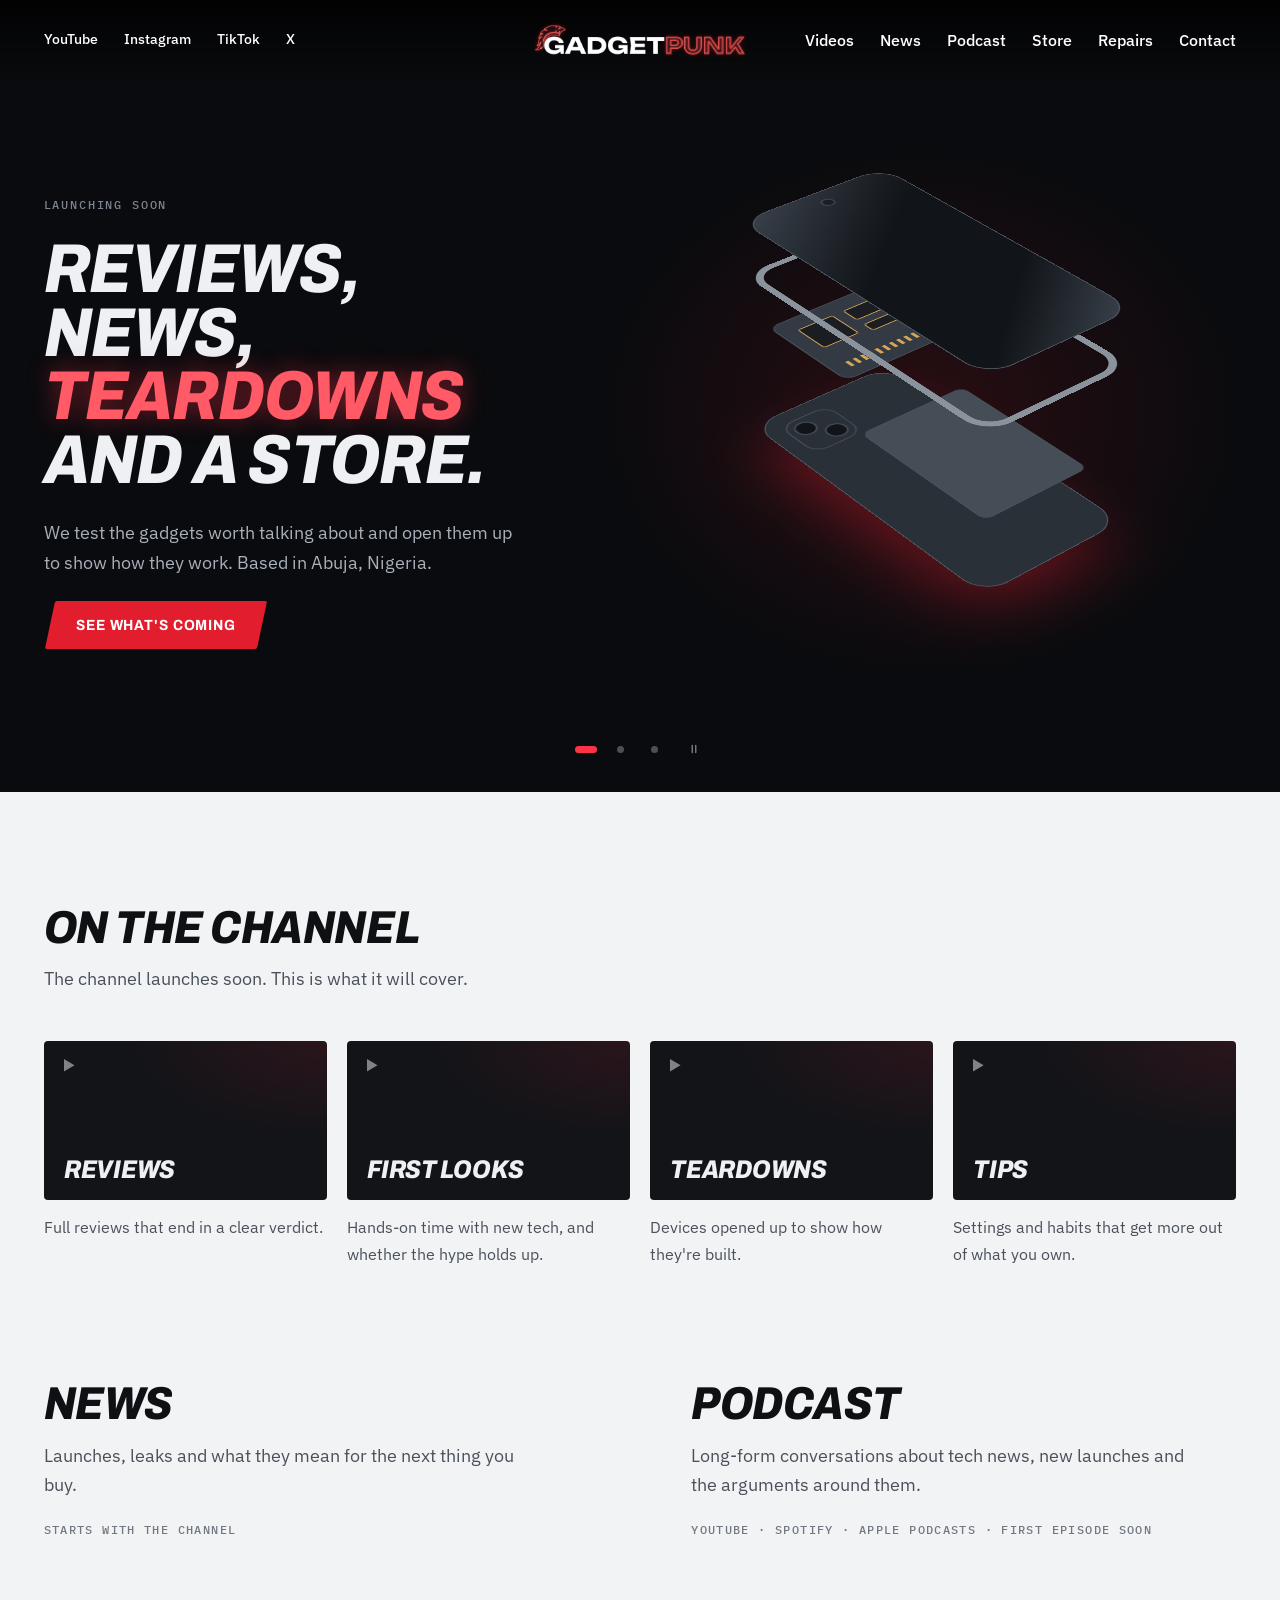
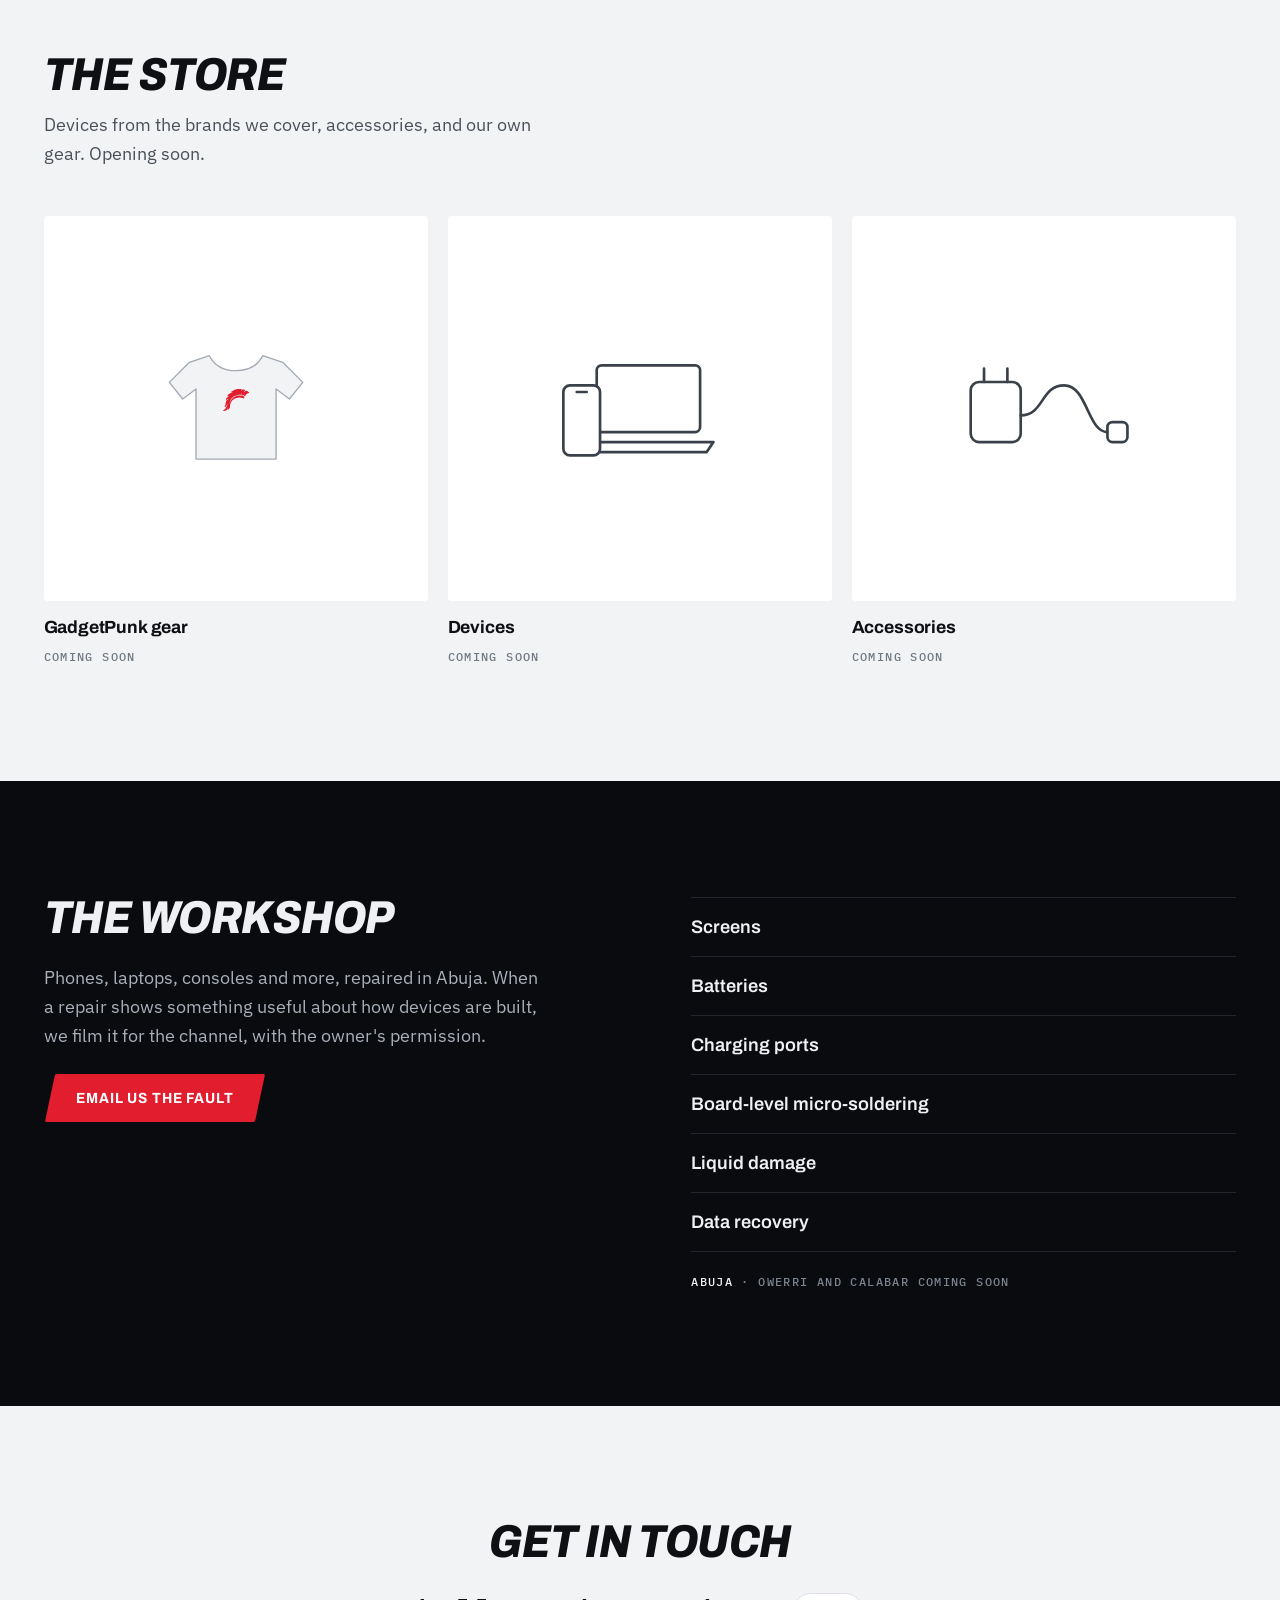
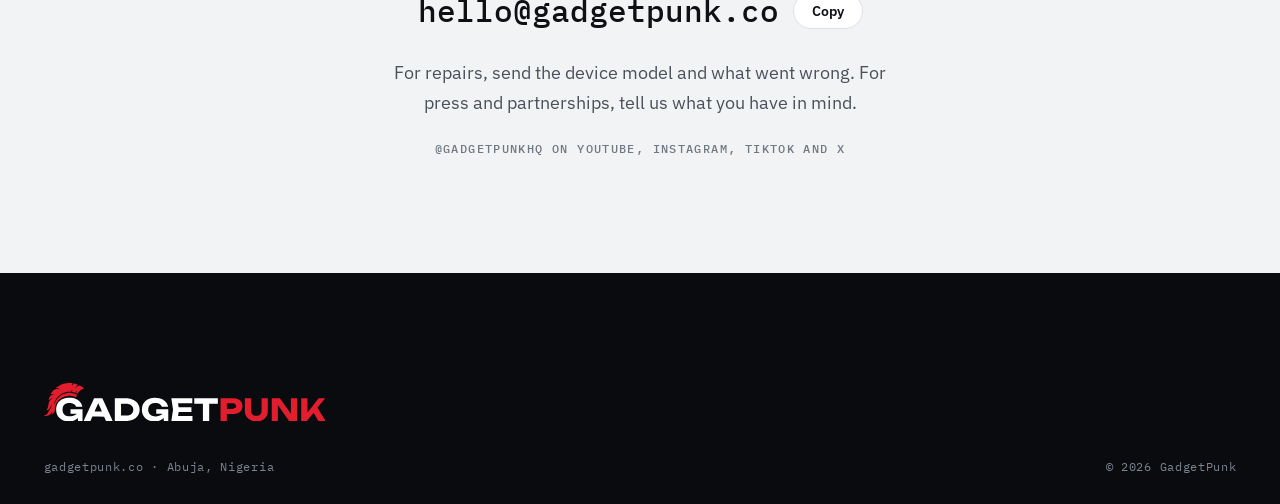
==== index.html @ d50044f5 "MKBHD-style header; smaller footer logo Co-Authored-By: Claude Opus 5.5 <noreply@anthropic.com> Cla" ====
<!doctype html>
<html lang="en">
<head>
<meta charset="utf-8">
<meta name="viewport" content="width=device-width, initial-scale=1, viewport-fit=cover">
<title>GadgetPunk</title>
<meta name="description" content="GadgetPunk: tech reviews, news, teardowns, a podcast and a store. Launching soon from Abuja, Nigeria.">
<meta property="og:type" content="website">
<meta property="og:title" content="GadgetPunk">
<meta property="og:description" content="GadgetPunk: tech reviews, news, teardowns, a podcast and a store. Launching soon from Abuja, Nigeria.">
<meta property="og:url" content="https://gadgetpunk.co">
<meta name="twitter:card" content="summary">
<meta name="theme-color" content="#0A0B0E">
<link rel="icon" type="image/png" sizes="64x64" href="[data-uri]">
<link rel="preconnect" href="https://fonts.googleapis.com">
<link rel="preconnect" href="https://fonts.gstatic.com" crossorigin>
<link rel="stylesheet" href="https://fonts.googleapis.com/css2?family=Archivo:ital,wdth,wght@0,62..125,500..900;1,62..125,500..900&family=IBM+Plex+Mono:wght@400;500&family=IBM+Plex+Sans:wght@400;500;600&display=swap">
<style>
  :root {
    color-scheme: light;

    --bg:        #F2F3F5;
    --surface:   #FFFFFF;
    --line:      #DDE1E6;
    --text:      #0E1013;
    --text-2:    #4A515A;
    --muted:     #707882;
    --accent:    #E11D2E;
    --accent-ink:#D1152A;
    --art:       #3A414A;
    --tee:       #F2F3F5;
    --tee-edge:  #A3AAB3;
    --logo-ink:  #0E1013;
    --brand:     #E11D2E;
    --on-accent: #FFFFFF;

    --dv-back:     #2A3038;
    --dv-cell:     #454D57;
    --dv-label:    #C3C9CF;
    --dv-board:    #333A43;
    --dv-chip:     #1A1E23;
    --dv-pad:      #D8A557;
    --dv-frame:    #8A929C;
    --dv-glass:    #111418;
    --dv-glass-hi: #3A424C;
    --dv-edge:     #4A525C;

    --f-display: "Archivo", "Arial Narrow", "Helvetica Neue", Arial, sans-serif;
    --f-body:    "IBM Plex Sans", "Segoe UI", system-ui, sans-serif;
    --f-mono:    "IBM Plex Mono", ui-monospace, "SF Mono", Menlo, monospace;

    --gutter: clamp(20px, 3.4vw, 72px);
    --maxw: 2400px;

    --img-crest: url("[data-uri]");
    --img-g: url("[data-uri]");
  }

  @media (prefers-color-scheme: dark) {
    :root:not([data-theme="light"]) {
      color-scheme: dark;
      --bg:        #0A0B0E;
      --surface:   #121418;
      --line:      #22262D;
      --text:      #EEF0F3;
      --text-2:    #A9B0BA;
      --muted:     #7B8490;
      --accent-ink:#FF5A66;
      --art:       #A9B0BA;
      --tee:       #1B1F25;
      --tee-edge:  #48505B;
      --logo-ink:  #FFFFFF;
    }
  }

  :root[data-theme="dark"] {
    color-scheme: dark;
    --bg:        #0A0B0E;
    --surface:   #121418;
    --line:      #22262D;
    --text:      #EEF0F3;
    --text-2:    #A9B0BA;
    --muted:     #7B8490;
    --accent-ink:#FF5A66;
    --art:       #A9B0BA;
    --tee:       #1B1F25;
    --tee-edge:  #48505B;
    --logo-ink:  #FFFFFF;
  }

  /* Always-dark zones: hero, workshop, menu, footer */
  .dz {
    color-scheme: dark;
    --bg:        #0A0B0E;
    --surface:   #121418;
    --line:      #22262D;
    --text:      #EEF0F3;
    --text-2:    #A9B0BA;
    --muted:     #7B8490;
    --accent-ink:#FF5A66;
    --logo-ink:  #FFFFFF;
    color: var(--text);
  }

  *, *::before, *::after { box-sizing: border-box; }

  html { scroll-behavior: smooth; }

  body {
    position: relative;
    margin: 0;
    background: var(--bg);
    color: var(--text);
    font-family: var(--f-body);
    font-size: 16px;
    line-height: 1.65;
    -webkit-font-smoothing: antialiased;
    overflow-x: clip;
  }

  body.menu-open { overflow: hidden; }

  a { color: inherit; }
  p { margin: 0; }
  img, svg { max-width: 100%; }
  [hidden] { display: none !important; }
  :where(section, article)[id] { scroll-margin-top: 96px; }

  .sprite { position: absolute; width: 0; height: 0; overflow: hidden; }

  .wrap {
    width: 100%;
    max-width: calc(var(--maxw) + 2 * var(--gutter));
    margin-inline: auto;
    padding-inline: var(--gutter);
  }

  /* ---------- type ---------- */

  .display {
    margin: 0;
    font-family: var(--f-display);
    font-weight: 800;
    font-style: italic;
    font-stretch: 88%;
    text-transform: uppercase;
    letter-spacing: -0.01em;
    line-height: 0.92;
    text-wrap: balance;
  }

  .display em { font-style: inherit; color: var(--accent-ink); }

  .h2 { font-size: clamp(2rem, 3.6vw, 5rem); }

  h3 {
    margin: 0;
    font-family: var(--f-display);
    font-weight: 700;
    font-size: 1.1rem;
    line-height: 1.25;
    letter-spacing: -0.01em;
  }

  .sub { max-width: 46ch; font-size: clamp(1rem, 0.88rem + 0.28vw, 1.3rem); color: var(--text-2); }

  .meta {
    font-family: var(--f-mono);
    font-size: 0.72rem;
    font-weight: 500;
    letter-spacing: 0.12em;
    text-transform: uppercase;
    color: var(--muted);
  }

  .btn {
    display: inline-flex;
    align-items: center;
    justify-content: center;
    min-height: 48px;
    margin-left: 6px;
    padding: 0 26px;
    border-radius: 2px;
    background: var(--accent);
    color: var(--on-accent);
    text-decoration: none;
    transform: skewX(-12deg);
    transition: filter 0.15s ease;
  }

  .btn > span {
    display: block;
    transform: skewX(12deg);
    font-family: var(--f-display);
    font-weight: 700;
    font-stretch: 92%;
    font-size: 0.92rem;
    letter-spacing: 0.06em;
    text-transform: uppercase;
    white-space: nowrap;
  }

  .btn:hover { filter: brightness(1.08); }

  /* ---------- header: pinned, clear over the hero, solid black once you scroll ---------- */

  .sentinel { position: absolute; top: 0; left: 0; width: 1px; height: 4px; pointer-events: none; }

  .top {
    position: fixed;
    top: 0;
    left: 0;
    right: 0;
    z-index: 20;
    padding-top: env(safe-area-inset-top, 0px);
    background-color: transparent;
    background-image: linear-gradient(180deg, rgba(0, 0, 0, 0.8) 0%, rgba(0, 0, 0, 0) 100%);
    transition: background-color 0.5s ease-in-out, box-shadow 0.5s ease-in-out;
  }

  .top.is-scrolled {
    background-color: #000000;
    box-shadow: 0 2px 8px rgba(0, 0, 0, 0.1);
  }

  .top-inner {
    display: grid;
    grid-template-columns: 1fr auto 1fr;
    align-items: center;
    column-gap: 1rem;
    min-height: 80px;
  }

  .socials, .nav-list {
    display: flex;
    flex-wrap: wrap;
    align-items: center;
    gap: 26px;
    margin: 0;
    padding: 0;
    list-style: none;
  }

  .nav { justify-self: end; }

  .tlink {
    display: block;
    padding-block: 8px;
    color: #FFFFFF;
    text-decoration: none;
    transition: color 0.2s ease;
  }

  .tlink:hover { color: rgba(255, 255, 255, 0.6); }
  .nav-list .tlink { font-size: 1rem; font-weight: 500; }
  .socials .tlink { font-size: 0.875rem; font-weight: 500; }

  .brand { position: relative; display: grid; place-items: center; height: 51px; text-decoration: none; }

  .wordmark {
    display: block;
    height: 36px;
    width: auto;
    max-width: none;
    transition: opacity 0.35s ease, transform 0.35s ease;
  }

  .brandmark {
    position: absolute;
    left: 50%;
    top: 50%;
    height: 51px;
    aspect-ratio: 173 / 162;
    transform: translate(-52.6%, -57%);
    opacity: 0;
    transition: opacity 0.35s ease;
    pointer-events: none;
  }

  .brandmark i, .brandmark b {
    position: absolute;
    inset: 0;
    background-position: center;
    background-size: contain;
    background-repeat: no-repeat;
  }

  .brandmark i { background-image: var(--img-crest); }
  .brandmark b { background-image: var(--img-g); }

  .is-scrolled .wordmark { opacity: 0; transform: scale(0.94); }
  .is-scrolled .brandmark { opacity: 1; }
  .igniting .brandmark i { animation: ignite 1.1s linear both; }

  @keyframes ignite {
    0%        { opacity: 0; }
    6%        { opacity: 0.85; }
    9%        { opacity: 0.1; }
    16%       { opacity: 0.95; }
    19%       { opacity: 0.25; }
    27%       { opacity: 1; }
    31%       { opacity: 0.6; }
    36%, 100% { opacity: 1; }
  }

  .menu-btn, .close-btn {
    place-items: center;
    width: 44px;
    height: 44px;
    margin-left: -10px;
    padding: 0;
    border: 0;
    background: none;
    color: #FFFFFF;
    cursor: pointer;
    transition: color 0.2s ease;
  }

  .menu-btn { display: none; }
  .close-btn { display: grid; }
  .menu-btn:hover, .close-btn:hover { color: rgba(255, 255, 255, 0.6); }
  .menu-btn svg, .close-btn svg { width: 22px; height: 22px; }

  @media (max-width: 1179px) {
    .top-inner { min-height: 56px; }
    .socials, .nav { display: none; }
    .menu-btn { display: grid; }
    .brand { height: 40px; }
    .wordmark { height: 26px; }
    .brandmark { height: 38px; }
  }

  /* ---------- menu drawer (phones and tablets) ---------- */

  .drawer {
    position: fixed;
    inset: 0;
    z-index: 40;
    visibility: hidden;
    transition: visibility 0s linear 0.225s;
  }

  .drawer.is-open { visibility: visible; transition: visibility 0s; }

  .drawer-bg {
    position: absolute;
    inset: 0;
    background: rgba(0, 0, 0, 0.6);
    opacity: 0;
    transition: opacity 0.225s cubic-bezier(0, 0, 0.2, 1);
  }

  .drawer.is-open .drawer-bg { opacity: 1; }

  .drawer-panel {
    position: absolute;
    top: 0;
    bottom: 0;
    left: 0;
    display: flex;
    flex-direction: column;
    width: min(300px, 84vw);
    overflow-y: auto;
    padding: calc(6px + env(safe-area-inset-top, 0px)) 24px calc(28px + env(safe-area-inset-bottom, 0px));
    background: #0A0B0E;
    box-shadow: 0 0 40px rgba(0, 0, 0, 0.5);
    transform: translateX(-100%);
    transition: transform 0.225s cubic-bezier(0, 0, 0.2, 1);
  }

  .drawer.is-open .drawer-panel { transform: none; }

  .drawer-nav { display: flex; flex-direction: column; padding-block: 12px 32px; }

  .drawer-nav a {
    padding-block: 12px;
    border-bottom: 1px solid #1B1F25;
    font-family: var(--f-display);
    font-weight: 600;
    font-size: 1.15rem;
    color: #EEF0F3;
    text-decoration: none;
    transition: color 0.2s ease;
  }

  .drawer-nav a:hover { color: rgba(238, 240, 243, 0.6); }

  .drawer-socials { display: flex; flex-wrap: wrap; gap: 10px 20px; margin-top: auto; }
  .drawer-socials a { font-size: 0.9rem; color: #A9B0BA; text-decoration: none; transition: color 0.2s ease; }
  .drawer-socials a:hover { color: #EEF0F3; }

  /* ---------- hero ---------- */

  .hero {
    position: relative;
    isolation: isolate;
    display: grid;
    grid-template-rows: 1fr auto;
    min-height: clamp(600px, 88vh, 880px);
    overflow: hidden;
    background: var(--bg);
  }

  .hero::before {
    content: "";
    position: absolute;
    inset: 0;
    z-index: -1;
    pointer-events: none;
    background: radial-gradient(36% 48% at 72% 52%, rgba(225, 29, 46, 0.14), rgba(225, 29, 46, 0) 70%);
  }

  .slides { display: grid; }

  .slide {
    grid-area: 1 / 1;
    display: grid;
    grid-template-columns: minmax(0, 1fr) minmax(0, 1.1fr);
    align-items: center;
    gap: 24px clamp(48px, 5vw, 140px);
    padding-top: clamp(120px, 14vh, 180px);
    padding-bottom: 16px;
    opacity: 0;
    visibility: hidden;
    transition: opacity 0.8s ease, visibility 0s linear 0.8s;
  }

  .slide.is-active { opacity: 1; visibility: visible; transition: opacity 0.8s ease; }

  .copy {
    display: flex;
    flex-direction: column;
    align-items: flex-start;
    gap: clamp(24px, 1.8vw, 36px);
    max-width: 820px;
  }

  .kicker {
    font-family: var(--f-mono);
    font-size: 0.72rem;
    font-weight: 500;
    letter-spacing: 0.16em;
    text-transform: uppercase;
    color: var(--muted);
  }

  .copy .display { font-size: clamp(2.8rem, 5.4vw, 8rem); }
  .hero .display em { text-shadow: 0 0 24px rgba(255, 51, 71, 0.45); }

  .lede { max-width: 44ch; font-size: clamp(1.05rem, 0.9rem + 0.3vw, 1.4rem); color: var(--text-2); }

  .art {
    position: relative;
    display: grid;
    place-items: center;
    height: clamp(360px, 58vh, 820px);
    perspective: 1600px;
  }

  .dots {
    display: flex;
    justify-content: center;
    align-items: center;
    gap: 4px;
    padding-bottom: 28px;
  }

  .dot-btn {
    display: grid;
    place-items: center;
    width: 30px;
    height: 30px;
    padding: 0;
    border: 0;
    background: none;
    cursor: pointer;
  }

  .dot-btn::before {
    content: "";
    width: 7px;
    height: 7px;
    border-radius: 4px;
    background: rgba(238, 240, 243, 0.3);
    transition: width 0.3s ease, background-color 0.3s ease;
  }

  .dot-btn:hover::before { background: rgba(238, 240, 243, 0.6); }
  .dot-btn[aria-current="true"]::before { width: 22px; background: #FF3347; }

  .pause-btn {
    display: grid;
    place-items: center;
    width: 30px;
    height: 30px;
    margin-left: 6px;
    padding: 0;
    border: 0;
    border-radius: 50%;
    background: none;
    color: rgba(238, 240, 243, 0.5);
    cursor: pointer;
  }

  .pause-btn:hover { color: #EEF0F3; }
  .pause-btn svg { width: 14px; height: 14px; }
  .pause-btn .i-play { display: none; }
  .is-stopped .pause-btn .i-play { display: block; }
  .is-stopped .pause-btn .i-pause { display: none; }

  /* slide 1: exploded phone */

  .device {
    position: relative;
    width: 136px;
    height: 280px;
    transform-style: preserve-3d;
    transform: translate(-10px, 50px) scale(1.3) rotateX(56deg) rotateZ(-40deg);
  }

  .layer {
    position: absolute;
    inset: 0;
    border-radius: 24px;
    transform-style: preserve-3d;
    transform: translateZ(calc(var(--i) * 46px));
  }

  .slide.is-active .layer { animation: explode 1.6s cubic-bezier(0.16, 0.84, 0.24, 1) 0.15s both; }

  @keyframes explode {
    from { transform: translateZ(calc(var(--i) * 4px)); }
    to   { transform: translateZ(calc(var(--i) * 46px)); }
  }

  .shadow {
    position: absolute;
    inset: 4px;
    border-radius: 30px;
    background: rgba(225, 29, 46, 0.38);
    filter: blur(30px);
    transform: translateZ(-24px);
  }

  .l-back { background: var(--dv-back); border: 1px solid var(--dv-edge); }

  .cam {
    position: absolute;
    top: 14px;
    left: 14px;
    width: 48px;
    height: 48px;
    border-radius: 14px;
    border: 1px solid var(--dv-edge);
    background:
      radial-gradient(circle at 31% 31%, var(--dv-glass) 0 8px, var(--dv-edge) 8px 9px, transparent 9.5px),
      radial-gradient(circle at 69% 69%, var(--dv-glass) 0 8px, var(--dv-edge) 8px 9px, transparent 9.5px),
      var(--dv-back);
  }

  .cell {
    position: absolute;
    left: 18px;
    right: 18px;
    top: 118px;
    bottom: 20px;
    border-radius: 8px;
    border: 1px solid var(--dv-edge);
    background: var(--dv-cell);
  }

  .pcb {
    position: absolute;
    left: 12px;
    right: 12px;
    top: 12px;
    height: 98px;
    border-radius: 10px;
    border: 1px solid var(--dv-edge);
    background: var(--dv-board);
  }

  .chip {
    position: absolute;
    border: 1px solid var(--dv-pad);
    border-radius: 3px;
    background: var(--dv-chip);
  }

  .c1 { left: 14px; top: 16px; width: 34px; height: 34px; }
  .c2 { left: 58px; top: 16px; width: 26px; height: 18px; }
  .c3 { left: 58px; top: 42px; width: 38px; height: 12px; }

  .pads {
    position: absolute;
    left: 14px;
    right: 14px;
    bottom: 12px;
    height: 8px;
    background: repeating-linear-gradient(90deg, var(--dv-pad) 0 3px, transparent 3px 7px);
  }

  .l-frame { border: 6px solid var(--dv-frame); background: transparent; }

  .l-glass {
    border: 1px solid var(--dv-edge);
    background: linear-gradient(140deg, var(--dv-glass-hi) 0%, var(--dv-glass) 38%, var(--dv-glass) 72%, var(--dv-glass-hi) 100%);
  }

  .l-glass::after {
    content: "";
    position: absolute;
    top: 13px;
    left: 50%;
    width: 9px;
    height: 9px;
    margin-left: -4.5px;
    border-radius: 50%;
    background: var(--dv-chip);
    box-shadow: 0 0 0 1px var(--dv-edge);
  }

  /* slide 2: GadgetPunk box */

  .box-glow {
    position: absolute;
    left: 50%;
    top: 62%;
    width: 380px;
    height: 110px;
    margin-left: -190px;
    border-radius: 50%;
    background: radial-gradient(closest-side, rgba(255, 51, 71, 0.3), rgba(255, 51, 71, 0));
  }

  .box-scene {
    position: relative;
    display: grid;
    place-items: center;
    width: 320px;
    height: 320px;
    transform-style: preserve-3d;
  }

  .box {
    position: relative;
    width: 240px;
    height: 110px;
    transform-style: preserve-3d;
    transform: rotateX(-24deg) rotateY(-38deg);
  }

  .slide.is-active .box { animation: bob 8s ease-in-out infinite; }

  @keyframes bob {
    0%, 100% { transform: translateY(6px) rotateX(-24deg) rotateY(-38deg); }
    50%      { transform: translateY(-8px) rotateX(-24deg) rotateY(-32deg); }
  }

  .face {
    position: absolute;
    left: 0;
    top: 0;
    width: 240px;
    height: 110px;
    box-shadow: inset 0 0 0 1px rgba(255, 255, 255, 0.06);
  }

  .f-front {
    display: grid;
    place-items: center;
    transform: translateZ(120px);
    background: linear-gradient(180deg, #1F232A 0%, #14171C 100%);
  }

  .f-front svg { display: block; width: 74%; height: auto; aspect-ratio: 1060.4 / 145.1; }

  .f-back { transform: rotateY(180deg) translateZ(120px); background: #111317; }
  .f-right { transform: rotateY(90deg) translateZ(120px); background: linear-gradient(180deg, #16191E 0%, #0E1013 100%); }
  .f-left { transform: rotateY(-90deg) translateZ(120px); background: #121418; }

  .f-top {
    top: -65px;
    height: 240px;
    transform: rotateX(90deg) translateZ(55px);
    background: radial-gradient(75% 75% at 50% 50%, #2A2F37 0%, #1B1F25 100%);
  }

  .f-top::before, .f-top::after {
    content: "";
    position: absolute;
    inset: 26%;
    background-position: center;
    background-size: contain;
    background-repeat: no-repeat;
  }

  .f-top::before { background-image: var(--img-crest); }
  .f-top::after { background-image: var(--img-g); }

  .f-bottom {
    top: -65px;
    height: 240px;
    transform: rotateX(-90deg) translateZ(55px);
    background: #0B0C0F;
  }

  /* slide 3: a hot spot on a logic board */

  .thermo { position: relative; width: min(100%, 440px); aspect-ratio: 4 / 3; }

  .board {
    position: absolute;
    inset: 8% 6%;
    border-radius: 14px;
    background: linear-gradient(145deg, #1C2026 0%, #14171C 100%);
    box-shadow: inset 0 0 0 1px rgba(255, 255, 255, 0.07), 0 30px 70px rgba(0, 0, 0, 0.5);
    transform: rotate(-6deg);
  }

  .part {
    position: absolute;
    border-radius: 4px;
    background: #242931;
    box-shadow: inset 0 0 0 1px rgba(255, 255, 255, 0.06);
  }

  .p1 { left: 10%; top: 14%; width: 32%; height: 42%; }
  .p2 { left: 50%; top: 14%; width: 22%; height: 26%; }
  .p3 { left: 57%; top: 57%; width: 16%; height: 23%; }

  .pins {
    position: absolute;
    left: 10%;
    bottom: 13%;
    width: 36%;
    height: 8%;
    border-radius: 2px;
    background: repeating-linear-gradient(90deg, rgba(255, 255, 255, 0.16) 0 4px, rgba(0, 0, 0, 0) 4px 10px);
  }

  .hot {
    position: absolute;
    left: 62%;
    top: 62%;
    width: 40%;
    aspect-ratio: 1;
    border-radius: 50%;
    transform: translate(-50%, -50%);
    background: radial-gradient(closest-side, #FFF4F4 0%, #FF9AA2 16%, #FF3347 38%, rgba(225, 29, 46, 0.35) 60%, rgba(225, 29, 46, 0) 100%);
    mix-blend-mode: screen;
  }

  .slide.is-active .hot { animation: heat 3.2s ease-in-out infinite; }

  @keyframes heat {
    0%, 100% { opacity: 0.85; transform: translate(-50%, -50%) scale(0.94); }
    50%      { opacity: 1;    transform: translate(-50%, -50%) scale(1.05); }
  }

  .ret {
    position: absolute;
    left: 62%;
    top: 62%;
    width: 15%;
    aspect-ratio: 1;
    border: 1.5px solid rgba(255, 255, 255, 0.85);
    border-radius: 50%;
    transform: translate(-50%, -50%);
  }

  .ret b {
    position: absolute;
    left: 50%;
    bottom: calc(100% + 14px);
    transform: translateX(-50%);
    font-family: var(--f-mono);
    font-size: 12px;
    font-weight: 500;
    color: #FFFFFF;
    white-space: nowrap;
    font-variant-numeric: tabular-nums;
  }

  @media (min-width: 1600px) {
    .device { transform: translate(-10px, 70px) scale(1.75) rotateX(56deg) rotateZ(-40deg); }
    .box-scene { transform: scale(1.35); }
    .thermo { width: min(100%, 620px); }
  }

  @media (min-width: 2100px) {
    .device { transform: translate(-10px, 84px) scale(2.1) rotateX(56deg) rotateZ(-40deg); }
    .box-scene { transform: scale(1.6); }
    .thermo { width: min(100%, 740px); }
  }

  @media (max-width: 1000px) {
    .hero { min-height: 0; }
    .hero::before { background: radial-gradient(60% 34% at 50% 24%, rgba(225, 29, 46, 0.16), rgba(225, 29, 46, 0) 70%); }
    .slide { grid-template-columns: minmax(0, 1fr); gap: 8px; padding-top: 84px; padding-bottom: 12px; }
    .art { order: -1; height: 300px; }
    .device { transform: translate(-6px, 34px) scale(0.95) rotateX(56deg) rotateZ(-40deg); }
    .box-scene { transform: scale(0.8); }
    .thermo { width: min(100%, 360px); }
  }

  @media (max-width: 560px) {
    .art { height: 236px; }
    .device { transform: translate(0, 24px) scale(0.76) rotateX(56deg) rotateZ(-40deg); }
    .box-scene { transform: scale(0.64); }
    .thermo { width: min(100%, 300px); }
    .lede { font-size: 1rem; }
  }

  /* ---------- sections ---------- */

  .sec { padding-block: clamp(88px, 9vw, 190px); }
  .sec + .sec { padding-top: 0; }

  .sec-head { display: flex; flex-direction: column; gap: 14px; margin-bottom: clamp(32px, 4vw, 48px); }

  /* videos */

  .formats { display: grid; grid-template-columns: repeat(4, minmax(0, 1fr)); gap: clamp(16px, 1.5vw, 32px); }

  .fmt { display: flex; flex-direction: column; gap: 14px; }

  .tile {
    position: relative;
    display: flex;
    align-items: flex-end;
    aspect-ratio: 16 / 9;
    max-width: 100%;
    padding: clamp(16px, 1.4vw, 30px) clamp(18px, 1.6vw, 34px);
    overflow: hidden;
    border-radius: 4px;
    background: radial-gradient(120% 100% at 100% 0%, #2A151B 0%, #121418 62%);
    color: #EEF0F3;
  }

  .tile::before {
    content: "";
    position: absolute;
    left: 20px;
    top: 18px;
    width: 11px;
    height: 13px;
    background: rgba(238, 240, 243, 0.5);
    clip-path: polygon(0 0, 100% 50%, 0 100%);
  }

  .tile h3 {
    font-weight: 800;
    font-style: italic;
    font-stretch: 88%;
    font-size: clamp(1.4rem, 2vw, 2.8rem);
    line-height: 0.95;
    text-transform: uppercase;
  }

  .fmt p { max-width: 34ch; font-size: clamp(0.95rem, 0.85rem + 0.2vw, 1.15rem); color: var(--text-2); }

  @media (max-width: 1000px) {
    .formats { grid-template-columns: repeat(2, minmax(0, 1fr)); }
  }

  @media (max-width: 520px) {
    .formats { gap: 24px 14px; }
    .fmt { gap: 10px; }
    .tile { padding: 12px 14px; }
    .tile::before { left: 14px; top: 12px; width: 9px; height: 11px; }
    .tile h3 { font-size: 1.1rem; }
    .fmt p { font-size: 0.88rem; }
  }

  /* news and podcast */

  .split-grid {
    display: grid;
    grid-template-columns: repeat(2, minmax(0, 1fr));
    gap: 56px clamp(48px, 8vw, 120px);
  }

  .split-grid > article { display: flex; flex-direction: column; gap: 16px; }
  .split-grid .meta { padding-top: 4px; }

  @media (max-width: 800px) {
    .split-grid { grid-template-columns: minmax(0, 1fr); }
  }

  /* store */

  .shelf { display: grid; grid-template-columns: repeat(3, minmax(0, 1fr)); gap: clamp(16px, 1.5vw, 32px); }

  .item { display: flex; flex-direction: column; gap: 8px; }

  .stage {
    display: grid;
    place-items: center;
    aspect-ratio: 1;
    max-width: 100%;
    margin-bottom: 8px;
    border-radius: 4px;
    background: var(--surface);
    color: var(--art);
  }

  .stage svg { width: 52%; height: auto; }

  @media (min-width: 1300px) {
    .stage { aspect-ratio: 4 / 3; }
    .stage svg { width: 42%; }
    .item h3 { font-size: clamp(1.1rem, 0.9rem + 0.3vw, 1.4rem); }
  }

  .tee { fill: var(--tee); stroke: var(--tee-edge); stroke-width: 0.8; stroke-linejoin: round; }
  .print { fill: var(--brand); }

  @media (max-width: 760px) {
    .shelf { gap: 12px; }
    .stage { margin-bottom: 4px; }
    .stage svg { width: 64%; }
    .item h3 { min-height: 2.5em; font-size: 0.95rem; }
    .item .meta { font-size: 0.62rem; letter-spacing: 0.08em; }
  }

  /* workshop */

  .band { padding-block: clamp(88px, 9vw, 190px); background: var(--bg); }

  .rep-grid {
    display: grid;
    grid-template-columns: minmax(0, 1fr) minmax(0, 1fr);
    align-items: start;
    gap: 48px clamp(48px, 8vw, 120px);
  }

  .rep-copy { display: flex; flex-direction: column; align-items: flex-start; gap: 24px; }
  .rep-copy p { max-width: 46ch; font-size: clamp(1rem, 0.88rem + 0.28vw, 1.3rem); color: var(--text-2); }

  .services { margin: 0; padding: 0; list-style: none; border-top: 1px solid var(--line); }

  .services li {
    padding-block: 14px;
    border-bottom: 1px solid var(--line);
    font-family: var(--f-display);
    font-weight: 600;
    font-size: clamp(1.05rem, 0.9rem + 0.3vw, 1.4rem);
  }

  .places { margin-top: 20px; }
  .places b { font-weight: 500; color: var(--text); }

  @media (max-width: 860px) {
    .rep-grid { grid-template-columns: minmax(0, 1fr); }
  }

  /* contact */

  .contact-inner {
    display: flex;
    flex-direction: column;
    align-items: center;
    gap: 22px;
    text-align: center;
  }

  .addr-row {
    display: flex;
    flex-wrap: wrap;
    align-items: center;
    justify-content: center;
    gap: 14px;
  }

  #addr {
    font-family: var(--f-mono);
    font-size: clamp(1.1rem, 2.4vw, 2.6rem);
    font-weight: 500;
    user-select: all;
    word-break: break-all;
  }

  #copy {
    padding: 8px 18px;
    border: 1px solid var(--line);
    border-radius: 999px;
    background: var(--surface);
    color: var(--text);
    font-family: var(--f-body);
    font-size: 0.85rem;
    font-weight: 600;
    cursor: pointer;
  }

  #copy:hover { border-color: var(--muted); }
  #copy[data-done="1"] { background: var(--accent); border-color: var(--accent); color: var(--on-accent); }

  .note { max-width: 46ch; font-size: clamp(1rem, 0.88rem + 0.28vw, 1.3rem); color: var(--text-2); }

  /* footer */

  .foot { padding-block: clamp(64px, 9vw, 110px) 28px; background: var(--bg); }

  .giant { display: block; width: clamp(200px, 22vw, 420px); height: auto; aspect-ratio: 1060.4 / 145.1; }

  .foot-row {
    display: flex;
    flex-wrap: wrap;
    justify-content: space-between;
    gap: 10px 24px;
    margin-top: clamp(24px, 3vw, 36px);
    font-family: var(--f-mono);
    font-size: 0.72rem;
    letter-spacing: 0.06em;
    color: var(--muted);
  }

  :where(a, button):focus-visible { outline: 2px solid #FF3347; outline-offset: 3px; }

  @media (prefers-reduced-motion: reduce) {
    html { scroll-behavior: auto; }
    *, *::before, *::after { transition: none !important; animation: none !important; }
    .pause-btn { display: none; }
  }
</style>
</head>
<body>
<svg class="sprite" aria-hidden="true" focusable="false">
  <symbol id="gp-logo" viewBox="0 0 1060.4 145.1">
    <path style="fill: var(--logo-ink)" d="M90.5 55.8c-24.4 1.8-41.2 15.7-44.2 36.9c-2.2 15.2 1.9 29 11.4 38.5c9.2 9.2 22.2 13.9 37.7 13.6c12.9-.2 22.5-3.9 30-11.3c1-1 1.9-1.8 1.9-1.8c0 0 1.1 11 1.1 11.2c0 0 3.8 .1 8.3 .1l8.4 0l0-22.1l0-22.2l-22.6 0l-22.6 0l0 8.4l0 8.3l11.6 0c7.2 0 11.6 0 11.6 .1c0 .2-1.2 1.6-2.3 2.6c-4.3 4.2-10.8 6.7-18.9 7.4c-2.4 .2-8.5 .1-10.4-.2c-14.4-2.2-21.9-10.7-21.9-25c0-14.2 7.1-22.6 20.6-24.6c2-.3 8.3-.3 10.3-.1c10.5 1.4 17.3 5.8 19.7 12.6l.4 1.1l11.9 0l11.9 0l-.3-1.3c-3-13.8-13-24.4-27.8-29.3c-4.4-1.4-8.5-2.3-14.1-2.8c-2-.2-9.6-.3-11.7-.1zM414.5 55.7c-9 .6-16.2 2.4-23 5.9c-14.1 7.1-22.2 19.9-22.8 36.2c-.4 9.6 1.3 17.6 5.2 24.6c6.9 12.5 19.4 20.1 36.2 22.1c2.8 .4 10.9 .4 13.6 0c10.6-1.3 18.6-5 25-11.4c1.4-1.4 1.4-1.4 1.5-1.1c0 .2 .3 2.8 .6 5.7l.5 5.3l8.3 0l8.4 0l0-22.1l0-22.2l-22.7 0l-22.6 0l0 8.4l0 8.3l11.6 0c11.1 0 11.7 0 11.6 .2c-.3 .6-2 2.4-3.1 3.3c-5.4 4.5-12.7 6.8-22.4 6.8c-16.5-.1-26.3-7.7-27.9-21.7c-.3-3.1 0-8 .6-11c2.6-12.1 13.4-18.7 28.7-17.5c11.1 .9 19.2 5.8 21.4 13l.2 .8l11.9 0c6.6 0 11.9-.1 11.9-.1c0-.3-.6-2.8-1-4.1c-4-13.7-15.7-23.9-31.7-27.7c-5.6-1.3-14-2-20-1.7zM188.3 58.3c-.3 .7-27.2 59.8-37.8 83l-.7 1.7l12.6 0l12.6 0l3.5-8.2l3.6-8.2l22.1 0l22.1 .1l3.6 8.1l3.5 8.2l12.6 0c11.9 0 12.6 0 12.5-.3c0-.1-8.8-19.3-19.4-42.6l-19.3-42.5l-15.6-.1l-15.5 0l-.4 .8zM211.2 91.7c3.7 8.5 6.7 15.6 6.8 15.6c0 .2-2.8 .2-13.8 .2c-13.1 0-13.8 0-13.7-.2c0-.1 3.1-7.4 6.9-16c6.4-14.9 6.8-15.8 7-15.4c.1 .2 3.1 7.3 6.8 15.8zM266.7 100.3l0 42.7l24.2-.1c25.5 0 24.6 0 29.4-.7c19.8-2.8 34.3-14.5 38.5-31.1c1.7-6.7 1.7-15 0-21.7c-4.3-17.2-19.7-29-40.8-31.4c-3.9-.4-6.3-.5-28.7-.5l-22.6 0l0 42.8zM316.7 78.9c11.2 1.9 18.2 8.5 19.3 18.2c.3 2 .1 6.1-.2 7.9c-1.7 8-7.4 13.8-16 16c-3.9 .9-6.1 1.1-19.3 1l-10.3 0l0-21.7l-.1-21.7l12.6 0c11.3 .1 12.7 .1 14 .3zM479.6 57.6c0 .1 1.5 9.6 3.2 21.2c1.8 11.6 3.2 21.2 3.2 21.5c0 .2-1.4 9.9-3.2 21.4c-1.7 11.6-3.2 21.1-3.2 21.2c0 0 17.9 .1 39.7 .1l39.8 0l0-9.5l0-9.6l-27.1 0c-16.7 0-27.1 0-27.1-.1c0-.1 2.3-14 2.4-14.6l.1-.3l23.9 0l23.9 0l0-8.6l0-8.6l-23.9 0l-23.9 0l-.1-.4c-.1-.4-2.4-14.4-2.4-14.5c0-.1 12.1-.1 26.8-.1l26.8 0l0-9.6l0-9.6l-39.4 0c-23.5 0-39.5 .1-39.5 .1zM565.9 68.1l0 10.5l16.2 0l16.3 0l0 32.2l0 32.2l11.9 0l11.8 0l0-32.2l0-32.2l16.3 0l16.3 0l0-10.5l0-10.6l-44.4 0l-44.4 0l0 10.6z"/>
    <path style="fill: var(--brand)" d="M90.8 .2c-7.4 .5-16.9 2.4-22.6 4.6c-.9 .4-1.9 .7-2.1 .8c-.5 .1-3.7 1.5-5.8 2.5c-5.5 2.6-14.6 8.6-15.6 10.3c-.4 .9-.4 .9 3.8 1.1c3.1 .2 3.9 .3 6.3 1c2.6 .8 6 2.5 6 3.1c0 .3-.3 .2-3.2-.3c-5.7-1.2-9.7-1.1-14.4 .4c-4.3 1.4-8.4 4.1-10.9 7.1c-1.4 1.6-5.5 7.8-6.6 10.1c-1.2 2.1-.7 2.5 2.2 1.6c3.3-1 5.7-1.4 8.7-1.4c3 0 2.6 .4-1.3 1.6c-3 1-5.1 1.9-7.6 3.5c-3.6 2.5-5.9 4.9-7.4 7.9c-1.3 2.6-3 9.9-2.4 10.6c.4 .4 .8 .2 2.4-1.5c2.6-2.7 5-4.3 8.9-6.1c1.1-.5 3.1-1 3.7-1c.4 0-.2 .5-1.8 1.6c-4.2 2.8-7.5 6-9.7 9.5c-2.7 4.3-3.8 7.7-4.8 14c-1.1 7.6-1.2 7.9-2.4 11.7c-1 2.9-2 5-3.5 6.9c-1.9 2.3-1.8 2.9 .3 2.7c2.9-.2 6.3-2 8.6-4.8c1.9-2.1 3.1-4.2 6-10.6c1.6-3.4 2.6-5.1 3-4.8c.2 .2-.1 1.4-.9 3.3c-.2 .8-.6 2-.8 2.7c-2 7.1-3.8 11-7.3 14.9c-.9 1-1.1 1.3-1.7 2.6c-1.2 3.1-1.5 3.6-2.1 4.8c-1.1 1.9-1.9 2.9-3.9 4.9c-2.6 2.6-5.2 4.4-8.8 5.9c-2.8 1.2-3.1 1.8-1.1 2.4c4.5 1.4 11.6 .6 16.6-2c4-2 8.8-7.2 10.9-11.7c.6-1.3 1.1-2.1 1.2-2c.1 0 .2 .4 .2 1c-.1 1.6-.7 4-1.7 6.2c-1.7 3.9-1 4 3.5 .5c2.6-2 5.1-5.4 7.4-9.8c1-2 1-2.1 1.1-6c.2-4.7 .5-7.4 1.3-11.5c.5-2.4 2.9-9.3 4.3-12c4.2-8.4 11.6-16 20.2-20.9c7.2-4.1 14.9-6.3 24.5-7c8.1-.6 17.3 .8 25.3 3.9c3.4 1.3 3.7 1.2 4.8-1.3c.3-.8 1-2.3 1.4-3.3c1.5-3.3 1.4-3.4-1.9-5.1c-5.3-2.7-11.8-4.6-18.3-5.4c-2.4-.3-10.4-.3-13 0c-13.4 1.3-25.4 6.9-34.8 16.1c-6.4 6.3-10.7 13.2-14.2 22.8c-1.7 4.5-1.8 4.6-2 3.8c-.4-1.3 1-7 2.6-11.2c4.3-10.9 11.3-19.4 21.1-25.9c6-4 12.2-6.7 19.6-8.3c5.4-1.3 9.9-1.8 15.2-1.6c5.2 .1 5.3 0 5.9-2c1-3.4 2.5-6.6 3-6.6c.3 0 .3 .6-.1 2.5c-.3 1.8-.5 4-.5 5.1c0 1.5 .3 1.7 4.4 2.6c1.6 .4 3.8 1 5 1.3c3.5 1.2 3.6 1.1 5.8-2.4c1.2-1.9 3.7-4.6 3.9-4c0 .1-.6 1.5-1.4 3c-2.5 5.3-2.5 5.6-.6 6.6c1.8 .9 3.1 1.2 3.7 .8c.2-.1 .9-1.1 1.6-2.3c.8-1.1 1.7-2.4 2.1-2.8c4.1-5.4 10.3-9.6 17.3-11.9c3.8-1.3 4.2-1.5 3.7-2.5c-.8-1.7-11.5-9.2-14.9-10.5c-3.3-1.3-9.1 1.4-15.1 6.9c-2.3 2.1-2.9 2.4-2.6 1.1c.6-2.1 3.8-6.3 7.8-9.8c1-1 1.2-1.2 1.2-1.6c0-.7-1.2-1.4-4-2.3c-1-.3-2.5-.7-3.4-1c-2.4-.7-5.6-1.4-6.4-1.3c-1.7 .2-4 2-6.8 5.4c-2 2.4-2.4 2.7-2.4 1.8c0-1.2 .9-3.3 2.7-6.7c.8-1.5 .5-1.8-2.3-2.1c-1.9-.3-11.4-.4-14.1-.2zM664.8 100.3l0 42.7l11.9 0l11.8 0l0-13.3l0-13.2l14.6-.1c15.6 0 15.5 0 19.4-.8c13.1-2.4 22.1-10.5 24.3-21.9c.6-3.2 .8-7.8 .4-10.7c-1.9-14.9-12.9-24.1-30.3-25.3c-1.2-.1-11-.2-27-.2l-25.1 0l0 42.8zM713.7 76.6c4 .5 7 2.2 8.6 4.9c1.7 3.1 1.7 7.9 0 11c-.7 1.1-2.6 2.9-3.8 3.5c-2.9 1.5-3.1 1.5-17.7 1.5l-12.3 0l0-10.5l0-10.5l12 0c7.3 0 12.4 0 13.2 .1zM756.5 82.9c0 29.1 0 28.4 1.2 33.2c3.5 14.5 15.4 25 31.9 27.9c3.4 .7 5.2 .8 10.2 .8c6 0 9.1-.3 13.6-1.5c15.8-3.9 26.6-15.2 29-30.1c.5-3.3 .5-4 .5-30.2l0-25.5l-11.8 0l-11.8 0l0 24.1c0 15.3 0 24.7-.1 25.6c-.9 9.9-6.6 15.6-16.6 16.4c-11.1 1-19-3.4-21.5-11.9c-.9-3.4-.9-1.2-.9-29.2l-.1-25l-11.8 0l-11.8 0l0 25.4zM857.7 100.3l0 42.7l11.5 0l11.5 0l0-30l0-30l21.1 30l21.1 30l14.9 0l14.9 0l0-42.7l0-42.8l-11.5 0l-11.5 0l0 29.3l0 29.3l-20.7-29.3l-20.6-29.3l-15.3 0l-15.4 0l0 42.8zM968.5 100.3l0 42.7l10.8 0l10.7 0l12.6-15.5c9.5-11.8 12.6-15.5 12.7-15.4c.1 .1 4.2 7.1 9.2 15.5l9 15.4l13.5 0l13.4 0l-15.1-24.8c-9-14.5-15.1-24.8-15.1-24.9c.1-.1 27.2-33.6 28.5-35.2l.5-.6l-12.5 0l-12.5 0l-21 26.8l-21 26.9l0-26.9l-.1-26.8l-11.8 0l-11.8 0l0 42.8z"/>
  </symbol>
  <symbol id="gp-crest" viewBox="0 0 151.6 125.2"><path d="M90.8 .2c-7.4 .5-16.9 2.4-22.6 4.6c-.9 .4-1.9 .7-2.1 .8c-.5 .1-3.7 1.5-5.8 2.5c-5.5 2.6-14.6 8.6-15.6 10.3c-.4 .9-.4 .9 3.8 1.1c3.1 .2 3.9 .3 6.3 1c2.6 .8 6 2.5 6 3.1c0 .3-.3 .2-3.2-.3c-5.7-1.2-9.7-1.1-14.4 .4c-4.3 1.4-8.4 4.1-10.9 7.1c-1.4 1.6-5.5 7.8-6.6 10.1c-1.2 2.1-.7 2.5 2.2 1.6c3.3-1 5.7-1.4 8.7-1.4c3 0 2.6 .4-1.3 1.6c-3 1-5.1 1.9-7.6 3.5c-3.6 2.5-5.9 4.9-7.4 7.9c-1.3 2.6-3 9.9-2.4 10.6c.4 .4 .8 .2 2.4-1.5c2.6-2.7 5-4.3 8.9-6.1c1.1-.5 3.1-1 3.7-1c.4 0-.2 .5-1.8 1.6c-4.2 2.8-7.5 6-9.7 9.5c-2.7 4.3-3.8 7.7-4.8 14c-1.1 7.6-1.2 7.9-2.4 11.7c-1 2.9-2 5-3.5 6.9c-1.9 2.3-1.8 2.9 .3 2.7c2.9-.2 6.3-2 8.6-4.8c1.9-2.1 3.1-4.2 6-10.6c1.6-3.4 2.6-5.1 3-4.8c.2 .2-.1 1.4-.9 3.3c-.2 .8-.6 2-.8 2.7c-2 7.1-3.8 11-7.3 14.9c-.9 1-1.1 1.3-1.7 2.6c-1.2 3.1-1.5 3.6-2.1 4.8c-1.1 1.9-1.9 2.9-3.9 4.9c-2.6 2.6-5.2 4.4-8.8 5.9c-2.8 1.2-3.1 1.8-1.1 2.4c4.5 1.4 11.6 .6 16.6-2c4-2 8.8-7.2 10.9-11.7c.6-1.3 1.1-2.1 1.2-2c.1 0 .2 .4 .2 1c-.1 1.6-.7 4-1.7 6.2c-1.7 3.9-1 4 3.5 .5c2.6-2 5.1-5.4 7.4-9.8c1-2 1-2.1 1.1-6c.2-4.7 .5-7.4 1.3-11.5c.5-2.4 2.9-9.3 4.3-12c4.2-8.4 11.6-16 20.2-20.9c7.2-4.1 14.9-6.3 24.5-7c8.1-.6 17.3 .8 25.3 3.9c3.4 1.3 3.7 1.2 4.8-1.3c.3-.8 1-2.3 1.4-3.3c1.5-3.3 1.4-3.4-1.9-5.1c-5.3-2.7-11.8-4.6-18.3-5.4c-2.4-.3-10.4-.3-13 0c-13.4 1.3-25.4 6.9-34.8 16.1c-6.4 6.3-10.7 13.2-14.2 22.8c-1.7 4.5-1.8 4.6-2 3.8c-.4-1.3 1-7 2.6-11.2c4.3-10.9 11.3-19.4 21.1-25.9c6-4 12.2-6.7 19.6-8.3c5.4-1.3 9.9-1.8 15.2-1.6c5.2 .1 5.3 0 5.9-2c1-3.4 2.5-6.6 3-6.6c.3 0 .3 .6-.1 2.5c-.3 1.8-.5 4-.5 5.1c0 1.5 .3 1.7 4.4 2.6c1.6 .4 3.8 1 5 1.3c3.5 1.2 3.6 1.1 5.8-2.4c1.2-1.9 3.7-4.6 3.9-4c0 .1-.6 1.5-1.4 3c-2.5 5.3-2.5 5.6-.6 6.6c1.8 .9 3.1 1.2 3.7 .8c.2-.1 .9-1.1 1.6-2.3c.8-1.1 1.7-2.4 2.1-2.8c4.1-5.4 10.3-9.6 17.3-11.9c3.8-1.3 4.2-1.5 3.7-2.5c-.8-1.7-11.5-9.2-14.9-10.5c-3.3-1.3-9.1 1.4-15.1 6.9c-2.3 2.1-2.9 2.4-2.6 1.1c.6-2.1 3.8-6.3 7.8-9.8c1-1 1.2-1.2 1.2-1.6c0-.7-1.2-1.4-4-2.3c-1-.3-2.5-.7-3.4-1c-2.4-.7-5.6-1.4-6.4-1.3c-1.7 .2-4 2-6.8 5.4c-2 2.4-2.4 2.7-2.4 1.8c0-1.2 .9-3.3 2.7-6.7c.8-1.5 .5-1.8-2.3-2.1c-1.9-.3-11.4-.4-14.1-.2z"/></symbol>
</svg>

<div class="sentinel" id="topSentinel" aria-hidden="true"></div>

<header class="top dz" id="siteTop">
  <div class="wrap top-inner">
    <button class="menu-btn" type="button" data-menu aria-controls="menu" aria-expanded="false" aria-label="Open menu">
      <svg viewBox="0 0 24 24" fill="none" stroke="currentColor" stroke-width="1.8" stroke-linecap="round" aria-hidden="true"><path d="M4 7h16M4 12h16M4 17h16"/></svg>
    </button>
    <ul class="socials" aria-label="GadgetPunk on social media">
      <li><a class="tlink" href="https://www.youtube.com/@gadgetpunkhq" target="_blank" rel="noopener">YouTube</a></li>
      <li><a class="tlink" href="https://www.instagram.com/gadgetpunkhq" target="_blank" rel="noopener">Instagram</a></li>
      <li><a class="tlink" href="https://www.tiktok.com/@gadgetpunkhq" target="_blank" rel="noopener">TikTok</a></li>
      <li><a class="tlink" href="https://x.com/gadgetpunkhq" target="_blank" rel="noopener">X</a></li>
    </ul>
    <a class="brand" href="#top" aria-label="GadgetPunk, back to top">
      <img class="wordmark" src="[data-uri]" alt="" width="606" height="102">
      <span class="brandmark" aria-hidden="true"><i></i><b></b></span>
    </a>
    <nav class="nav" aria-label="Sections">
      <ul class="nav-list">
        <li><a class="tlink" href="#videos">Videos</a></li>
        <li><a class="tlink" href="#news">News</a></li>
        <li><a class="tlink" href="#podcast">Podcast</a></li>
        <li><a class="tlink" href="#store">Store</a></li>
        <li><a class="tlink" href="#repairs">Repairs</a></li>
        <li><a class="tlink" href="#contact">Contact</a></li>
      </ul>
    </nav>
  </div>
</header>

<aside class="drawer dz" id="menu" aria-hidden="true">
  <div class="drawer-bg" data-close></div>
  <div class="drawer-panel" role="dialog" aria-modal="true" aria-label="Menu">
    <button class="close-btn" id="menuClose" type="button" aria-label="Close menu">
      <svg viewBox="0 0 24 24" fill="none" stroke="currentColor" stroke-width="1.8" stroke-linecap="round" aria-hidden="true"><path d="M6 6l12 12M18 6L6 18"/></svg>
    </button>
    <nav class="drawer-nav" aria-label="Sections">
      <a href="#videos">Videos</a>
      <a href="#news">News</a>
      <a href="#podcast">Podcast</a>
      <a href="#store">Store</a>
      <a href="#repairs">Repairs</a>
      <a href="#contact">Contact</a>
    </nav>
    <div class="drawer-socials">
      <a href="https://www.youtube.com/@gadgetpunkhq" target="_blank" rel="noopener">YouTube</a>
      <a href="https://www.instagram.com/gadgetpunkhq" target="_blank" rel="noopener">Instagram</a>
      <a href="https://www.tiktok.com/@gadgetpunkhq" target="_blank" rel="noopener">TikTok</a>
      <a href="https://x.com/gadgetpunkhq" target="_blank" rel="noopener">X</a>
    </div>
  </div>
</aside>

<main>
  <section class="hero dz" id="top" aria-roledescription="carousel" aria-label="Highlights">
    <div class="slides">
      <div class="slide wrap is-active" id="slide-1" role="group" aria-roledescription="slide" aria-label="1 of 3">
        <div class="copy">
          <p class="kicker">Launching soon</p>
          <h1 class="display">Reviews, news, <em>teardowns</em> and a store.</h1>
          <p class="lede">We test the gadgets worth talking about and open them up to show how they work. Based in Abuja, Nigeria.</p>
          <a class="btn" href="#videos"><span>See what's coming</span></a>
        </div>
        <div class="art" aria-hidden="true">
          <div class="device">
            <div class="shadow"></div>
            <div class="layer l-back" style="--i: 0"><div class="cam"></div></div>
            <div class="layer" style="--i: 1"><div class="cell"></div></div>
            <div class="layer" style="--i: 2">
              <div class="pcb">
                <span class="chip c1"></span>
                <span class="chip c2"></span>
                <span class="chip c3"></span>
                <span class="pads"></span>
              </div>
            </div>
            <div class="layer l-frame" style="--i: 3"></div>
            <div class="layer l-glass" style="--i: 4"></div>
          </div>
        </div>
      </div>

      <div class="slide wrap" id="slide-2" role="group" aria-roledescription="slide" aria-label="2 of 3" aria-hidden="true" inert>
        <div class="copy">
          <p class="kicker">The store</p>
          <h2 class="display">Gear we'd <em>use ourselves</em>.</h2>
          <p class="lede">Devices, accessories and GadgetPunk gear of our own. Opening soon.</p>
          <a class="btn" href="#store"><span>Preview the store</span></a>
        </div>
        <div class="art" aria-hidden="true">
          <div class="box-glow"></div>
          <div class="box-scene">
            <div class="box">
              <div class="face f-top"></div>
              <div class="face f-front"><svg viewBox="0 0 1060.4 145.1" focusable="false"><use href="#gp-logo"/></svg></div>
              <div class="face f-right"></div>
              <div class="face f-left"></div>
              <div class="face f-back"></div>
              <div class="face f-bottom"></div>
            </div>
          </div>
        </div>
      </div>

      <div class="slide wrap" id="slide-3" role="group" aria-roledescription="slide" aria-label="3 of 3" aria-hidden="true" inert>
        <div class="copy">
          <p class="kicker">The workshop</p>
          <h2 class="display">Repairs, down to <em>the board</em>.</h2>
          <p class="lede">Screens, batteries, ports and micro-soldering in Abuja, with Owerri and Calabar next.</p>
          <a class="btn" href="#repairs"><span>See repairs</span></a>
        </div>
        <div class="art" aria-hidden="true">
          <div class="thermo">
            <div class="board">
              <span class="part p1"></span>
              <span class="part p2"></span>
              <span class="part p3"></span>
              <span class="pins"></span>
            </div>
            <span class="hot"></span>
            <span class="ret"><b>41.8 °C</b></span>
          </div>
        </div>
      </div>
    </div>

    <div class="dots">
      <button class="dot-btn" type="button" aria-controls="slide-1" aria-current="true" aria-label="Slide 1, the channel"></button>
      <button class="dot-btn" type="button" aria-controls="slide-2" aria-label="Slide 2, the store"></button>
      <button class="dot-btn" type="button" aria-controls="slide-3" aria-label="Slide 3, the workshop"></button>
      <button class="pause-btn" id="pause" type="button" aria-label="Pause slideshow">
        <svg class="i-pause" viewBox="0 0 24 24" fill="none" stroke="currentColor" stroke-width="2.4" stroke-linecap="round" aria-hidden="true"><path d="M9 6v12M15 6v12"/></svg>
        <svg class="i-play" viewBox="0 0 24 24" fill="currentColor" aria-hidden="true"><path d="M8 5.5v13l10-6.5z"/></svg>
      </button>
    </div>
  </section>

  <section class="sec" id="videos">
    <div class="wrap">
      <div class="sec-head">
        <h2 class="display h2">On the channel</h2>
        <p class="sub">The channel launches soon. This is what it will cover.</p>
      </div>
      <div class="formats">
        <article class="fmt">
          <div class="tile"><h3>Reviews</h3></div>
          <p>Full reviews that end in a clear verdict.</p>
        </article>
        <article class="fmt">
          <div class="tile"><h3>First looks</h3></div>
          <p>Hands-on time with new tech, and whether the hype holds up.</p>
        </article>
        <article class="fmt">
          <div class="tile"><h3>Teardowns</h3></div>
          <p>Devices opened up to show how they're built.</p>
        </article>
        <article class="fmt">
          <div class="tile"><h3>Tips</h3></div>
          <p>Settings and habits that get more out of what you own.</p>
        </article>
      </div>
    </div>
  </section>

  <section class="sec" aria-label="News and podcast">
    <div class="wrap split-grid">
      <article id="news">
        <h2 class="display h2">News</h2>
        <p class="sub">Launches, leaks and what they mean for the next thing you buy.</p>
        <p class="meta">Starts with the channel</p>
      </article>
      <article id="podcast">
        <h2 class="display h2">Podcast</h2>
        <p class="sub">Long-form conversations about tech news, new launches and the arguments around them.</p>
        <p class="meta">YouTube · Spotify · Apple Podcasts · First episode soon</p>
      </article>
    </div>
  </section>

  <section class="sec" id="store">
    <div class="wrap">
      <div class="sec-head">
        <h2 class="display h2">The store</h2>
        <p class="sub">Devices from the brands we cover, accessories, and our own gear. Opening soon.</p>
      </div>
      <div class="shelf">
        <article class="item">
          <div class="stage" aria-hidden="true">
            <svg viewBox="0 0 120 84">
              <path class="tee" d="M44 10L32 14 20 26l8 10 8-6v42h48V30l8 6 8-10-12-12-12-4c-3 6-9 9-16 9s-13-3-16-9z"/>
              <use class="print" href="#gp-crest" x="52" y="30" width="16" height="13.2"/>
            </svg>
          </div>
          <h3>GadgetPunk gear</h3>
          <p class="meta">Coming soon</p>
        </article>
        <article class="item">
          <div class="stage" aria-hidden="true">
            <svg viewBox="0 0 120 80" fill="none" stroke="currentColor" stroke-width="1.6" stroke-linecap="round" stroke-linejoin="round">
              <rect x="34" y="14" width="62" height="40" rx="3"/>
              <path d="M26 60h78l-4 6H30z"/>
              <rect x="14" y="26" width="22" height="42" rx="4" style="fill: var(--surface)"/>
              <path d="M22 30h6"/>
            </svg>
          </div>
          <h3>Devices</h3>
          <p class="meta">Coming soon</p>
        </article>
        <article class="item">
          <div class="stage" aria-hidden="true">
            <svg viewBox="0 0 120 80" fill="none" stroke="currentColor" stroke-width="1.6" stroke-linecap="round" stroke-linejoin="round">
              <rect x="16" y="24" width="30" height="36" rx="5"/>
              <path d="M24 24v-8M38 24v-8"/>
              <path d="M46 44c14 0 12-18 26-18s14 28 26 28"/>
              <rect x="98" y="48" width="12" height="12" rx="3"/>
            </svg>
          </div>
          <h3>Accessories</h3>
          <p class="meta">Coming soon</p>
        </article>
      </div>
    </div>
  </section>

  <section class="band dz" id="repairs">
    <div class="wrap rep-grid">
      <div class="rep-copy">
        <h2 class="display h2">The workshop</h2>
        <p>Phones, laptops, consoles and more, repaired in Abuja. When a repair shows something useful about how devices are built, we film it for the channel, with the owner's permission.</p>
        <a class="btn" href="#contact"><span>Email us the fault</span></a>
      </div>
      <div>
        <ul class="services">
          <li>Screens</li>
          <li>Batteries</li>
          <li>Charging ports</li>
          <li>Board-level micro-soldering</li>
          <li>Liquid damage</li>
          <li>Data recovery</li>
        </ul>
        <p class="meta places"><b>Abuja</b> · Owerri and Calabar coming soon</p>
      </div>
    </div>
  </section>

  <section class="sec contact" id="contact">
    <div class="wrap contact-inner">
      <h2 class="display h2">Get in touch</h2>
      <div class="addr-row">
        <span id="addr">hello@gadgetpunk.co</span>
        <button id="copy" type="button">Copy</button>
      </div>
      <p class="note">For repairs, send the device model and what went wrong. For press and partnerships, tell us what you have in mind.</p>
      <p class="meta">@gadgetpunkhq on YouTube, Instagram, TikTok and X</p>
    </div>
  </section>
</main>

<footer class="foot dz">
  <div class="wrap">
    <svg class="giant" viewBox="0 0 1060.4 145.1" role="img" aria-label="GadgetPunk"><use href="#gp-logo"/></svg>
    <div class="foot-row">
      <span>gadgetpunk.co · Abuja, Nigeria</span>
      <span>© 2026 GadgetPunk</span>
    </div>
  </div>
</footer>

<script>
  (function () {
    "use strict";
    var doc = document;
    var body = doc.body;
    var reduce = !!(window.matchMedia && window.matchMedia("(prefers-reduced-motion: reduce)").matches);

    /* copy the email address */
    (function () {
      var btn = doc.getElementById("copy");
      var addr = doc.getElementById("addr");
      if (!btn || !addr) return;
      function flash(label) {
        btn.textContent = label;
        btn.setAttribute("data-done", "1");
        setTimeout(function () {
          btn.textContent = "Copy";
          btn.removeAttribute("data-done");
        }, 2000);
      }
      function selectAddr() {
        try {
          var range = doc.createRange();
          range.selectNodeContents(addr);
          var sel = window.getSelection();
          sel.removeAllRanges();
          sel.addRange(range);
          flash("Selected");
        } catch (e) {
          flash("Select it");
        }
      }
      btn.addEventListener("click", function () {
        var text = addr.textContent.trim();
        if (navigator.clipboard && navigator.clipboard.writeText) {
          navigator.clipboard.writeText(text).then(function () { flash("Copied"); }, selectAddr);
        } else {
          selectAddr();
        }
      });
    })();

    /* menu drawer */
    (function () {
      var drawer = doc.getElementById("menu");
      var closeBtn = doc.getElementById("menuClose");
      if (!drawer || !closeBtn) return;
      var openers = [].slice.call(doc.querySelectorAll("[data-menu]"));
      var back = null;
      function isOpen() { return drawer.classList.contains("is-open"); }
      function setMenu(open) {
        drawer.classList.toggle("is-open", open);
        drawer.setAttribute("aria-hidden", open ? "false" : "true");
        body.classList.toggle("menu-open", open);
        openers.forEach(function (b) { b.setAttribute("aria-expanded", String(open)); });
        if (open) {
          back = doc.activeElement;
          closeBtn.focus();
        } else if (back && back.focus) {
          back.focus();
        }
      }
      openers.forEach(function (b) { b.addEventListener("click", function () { setMenu(true); }); });
      closeBtn.addEventListener("click", function () { setMenu(false); });
      drawer.addEventListener("click", function (e) {
        if (e.target.hasAttribute("data-close")) {
          setMenu(false);
        } else if (e.target.closest("a")) {
          back = null;
          setMenu(false);
        }
      });
      doc.addEventListener("keydown", function (e) {
        if (e.key === "Escape" && isOpen()) setMenu(false);
      });
      var wide = window.matchMedia ? window.matchMedia("(min-width: 1180px)") : null;
      if (wide && wide.addEventListener) {
        wide.addEventListener("change", function (e) {
          if (e.matches && isOpen()) setMenu(false);
        });
      }
    })();

    /* header: clear at the top, solid black once the page scrolls */
    (function () {
      var top = doc.getElementById("siteTop");
      var sentinel = doc.getElementById("topSentinel");
      if (!top) return;
      var lit = false;
      function setScrolled(on) {
        if (on === top.classList.contains("is-scrolled")) return;
        top.classList.toggle("is-scrolled", on);
        if (on && !lit) {
          lit = true;
          if (!reduce) {
            top.classList.add("igniting");
            setTimeout(function () { top.classList.remove("igniting"); }, 1200);
          }
        }
      }
      if ("IntersectionObserver" in window && sentinel) {
        new IntersectionObserver(function (entries) {
          setScrolled(!entries[0].isIntersecting);
        }).observe(sentinel);
      } else {
        var onScroll = function () { setScrolled(window.scrollY > 4); };
        window.addEventListener("scroll", onScroll, { passive: true });
        onScroll();
      }
    })();

    /* hero slides */
    (function () {
      var hero = doc.getElementById("top");
      if (!hero) return;
      var slides = [].slice.call(hero.querySelectorAll(".slide"));
      var dots = [].slice.call(hero.querySelectorAll(".dot-btn"));
      var pauseBtn = doc.getElementById("pause");
      var bar = hero.querySelector(".dots");
      if (slides.length < 2 || dots.length !== slides.length) return;
      var DELAY = 7000;
      var cur = 0, timer = 0;
      var stopped = false, hover = false, keyFocus = false, onScreen = true;

      function go(n) {
        n = (n + slides.length) % slides.length;
        slides.forEach(function (s, i) {
          var on = i === n;
          s.classList.toggle("is-active", on);
          s.setAttribute("aria-hidden", on ? "false" : "true");
          if ("inert" in s) s.inert = !on;
        });
        dots.forEach(function (d, i) {
          if (i === n) d.setAttribute("aria-current", "true");
          else d.removeAttribute("aria-current");
        });
        cur = n;
      }

      function schedule() {
        clearTimeout(timer);
        if (reduce || stopped || hover || keyFocus || !onScreen || doc.hidden) return;
        timer = setTimeout(function () {
          go(cur + 1);
          schedule();
        }, DELAY);
      }

      dots.forEach(function (d, i) {
        d.addEventListener("click", function () {
          go(i);
          schedule();
        });
      });

      if (pauseBtn) {
        pauseBtn.addEventListener("click", function () {
          stopped = !stopped;
          hero.classList.toggle("is-stopped", stopped);
          pauseBtn.setAttribute("aria-label", stopped ? "Play slideshow" : "Pause slideshow");
          schedule();
        });
      }

      if (bar) {
        bar.addEventListener("mouseenter", function () { hover = true; schedule(); });
        bar.addEventListener("mouseleave", function () { hover = false; schedule(); });
      }

      hero.addEventListener("focusin", function (e) {
        var visible = true;
        try { visible = e.target.matches(":focus-visible"); } catch (err) {}
        keyFocus = visible;
        schedule();
      });
      hero.addEventListener("focusout", function () {
        setTimeout(function () {
          var a = doc.activeElement;
          keyFocus = !!a && a !== body && hero.contains(a);
          if (keyFocus) {
            try { keyFocus = a.matches(":focus-visible"); } catch (err) {}
          }
          schedule();
        }, 0);
      });

      var sx = null, sy = 0;
      var area = hero.querySelector(".slides");
      area.addEventListener("touchstart", function (e) {
        var t = e.touches[0];
        sx = t.clientX;
        sy = t.clientY;
      }, { passive: true });
      area.addEventListener("touchend", function (e) {
        if (sx === null) return;
        var t = e.changedTouches[0];
        var dx = t.clientX - sx, dy = t.clientY - sy;
        sx = null;
        if (Math.abs(dx) > 50 && Math.abs(dx) > Math.abs(dy) * 1.4) {
          go(cur + (dx < 0 ? 1 : -1));
          schedule();
        }
      }, { passive: true });

      if ("IntersectionObserver" in window) {
        new IntersectionObserver(function (entries) {
          onScreen = entries[0].isIntersecting;
          schedule();
        }, { threshold: 0.3 }).observe(hero);
      }
      doc.addEventListener("visibilitychange", schedule);

      go(0);
      schedule();
    })();
  })();
</script>
</body>
</html>
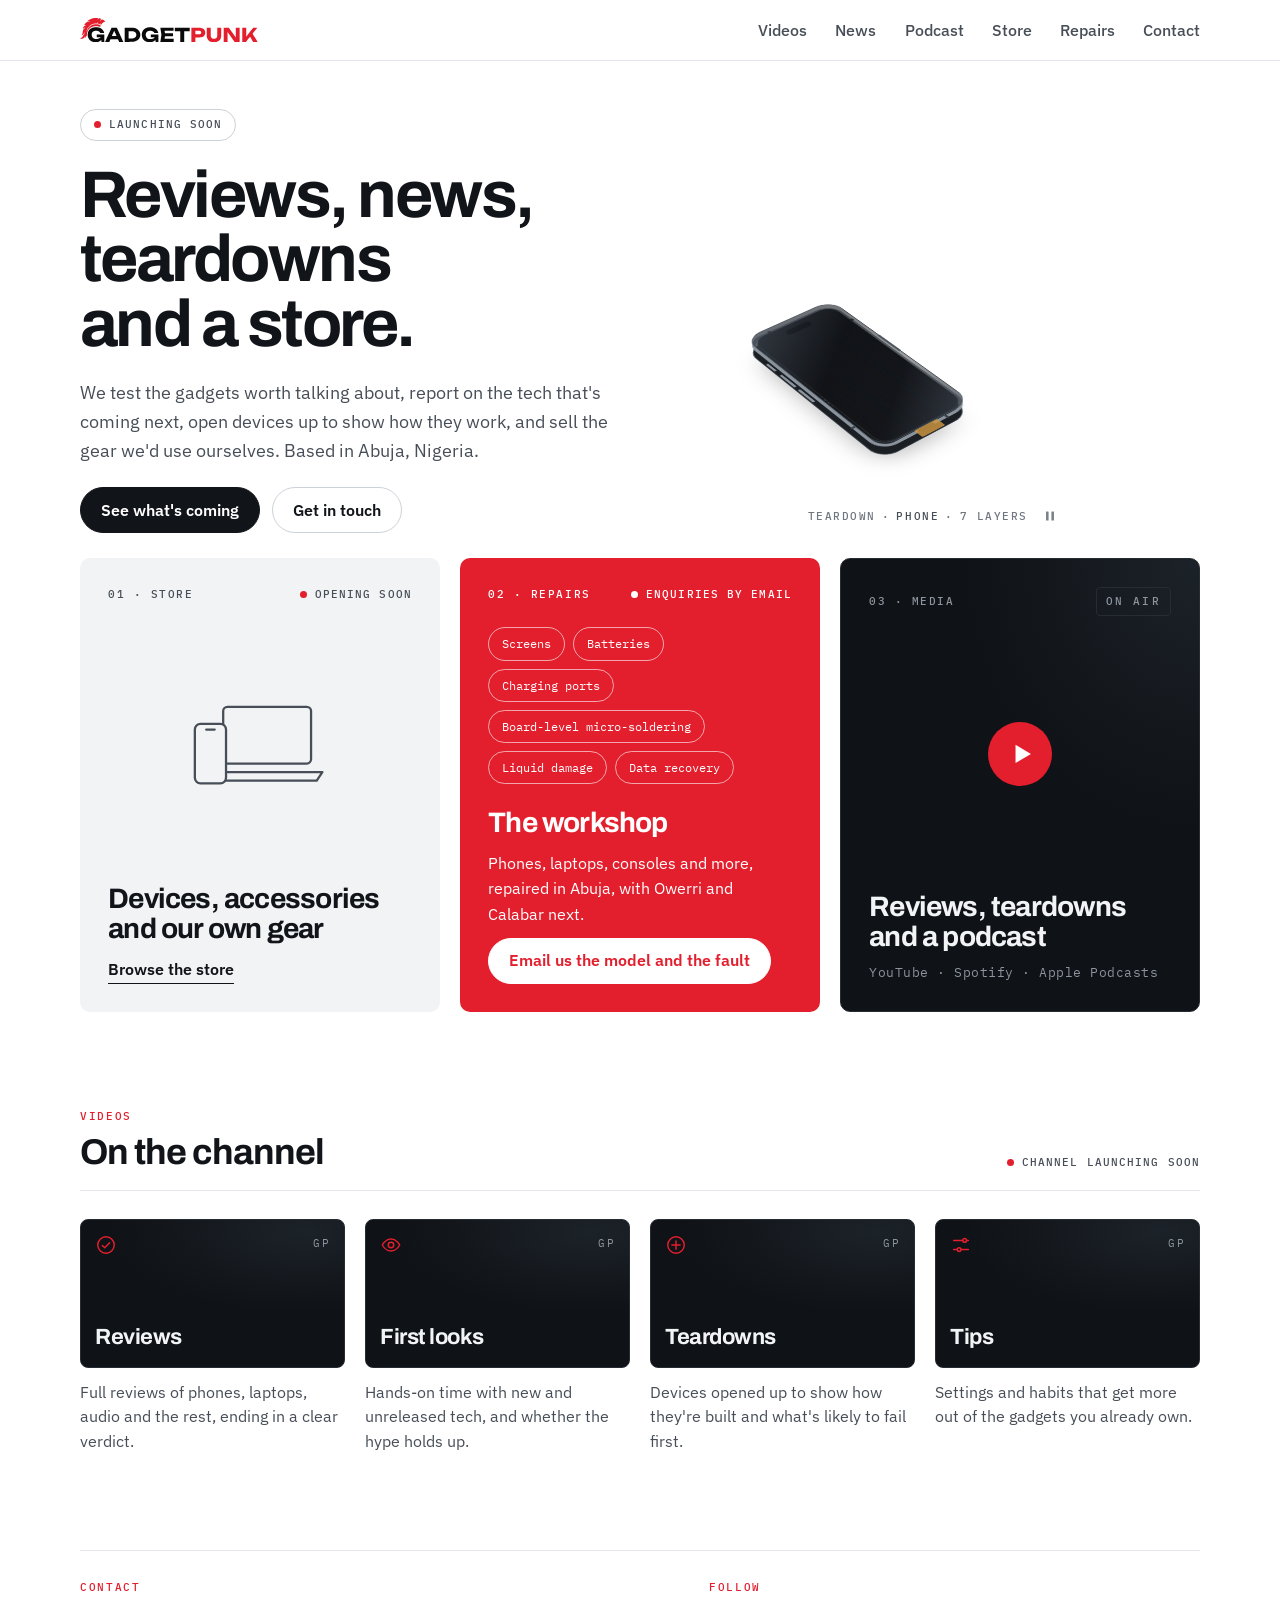
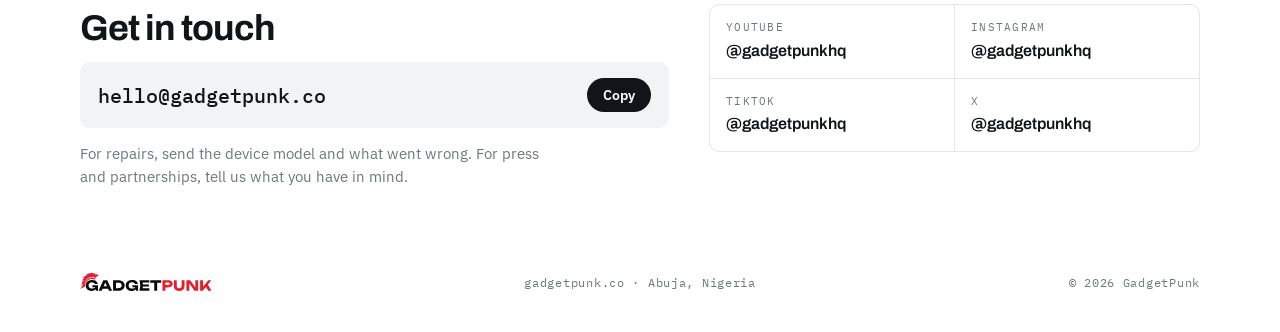
==== commit 0dfe213c: "Design 3a: site + doors, cycling teardown Co-Authored-By: Claude Opus 5.5 <noreply@anthropic.com> C" ====
--- a/index.html
+++ b/index.html
@@ -10,96 +10,28 @@
 <meta property="og:description" content="GadgetPunk: tech reviews, news, teardowns, a podcast and a store. Launching soon from Abuja, Nigeria.">
 <meta property="og:url" content="https://gadgetpunk.co">
 <meta name="twitter:card" content="summary">
-<meta name="theme-color" content="#0A0B0E">
+<meta name="theme-color" content="#FFFFFF">
 <link rel="icon" type="image/png" sizes="64x64" href="[data-uri]">
 <link rel="preconnect" href="https://fonts.googleapis.com">
 <link rel="preconnect" href="https://fonts.gstatic.com" crossorigin>
-<link rel="stylesheet" href="https://fonts.googleapis.com/css2?family=Archivo:ital,wdth,wght@0,62..125,500..900;1,62..125,500..900&family=IBM+Plex+Mono:wght@400;500&family=IBM+Plex+Sans:wght@400;500;600&display=swap">
+<link rel="stylesheet" href="https://fonts.googleapis.com/css2?family=Archivo:wdth,wght@62..125,400..900&family=IBM+Plex+Mono:wght@400;500&family=IBM+Plex+Sans:wght@400;500;600;700&display=swap">
 <style>
   :root {
     color-scheme: light;
-
-    --bg:        #F2F3F5;
-    --surface:   #FFFFFF;
-    --line:      #DDE1E6;
-    --text:      #0E1013;
-    --text-2:    #4A515A;
-    --muted:     #707882;
-    --accent:    #E11D2E;
-    --accent-ink:#D1152A;
-    --art:       #3A414A;
-    --tee:       #F2F3F5;
-    --tee-edge:  #A3AAB3;
-    --logo-ink:  #0E1013;
-    --brand:     #E11D2E;
-    --on-accent: #FFFFFF;
-
-    --dv-back:     #2A3038;
-    --dv-cell:     #454D57;
-    --dv-label:    #C3C9CF;
-    --dv-board:    #333A43;
-    --dv-chip:     #1A1E23;
-    --dv-pad:      #D8A557;
-    --dv-frame:    #8A929C;
-    --dv-glass:    #111418;
-    --dv-glass-hi: #3A424C;
-    --dv-edge:     #4A525C;
-
+    --bg: #FFFFFF;
+    --stage: #F1F3F5;
+    --ink: #111418;
+    --ink-2: #474E57;
+    --muted: #6E7680;
+    --line: #E3E6EA;
+    --line-2: #CDD2D8;
+    --red: #E31E2D;
+    --logo-ink: #0A0A0A;
+    --brand: #E31E2D;
     --f-display: "Archivo", "Arial Narrow", "Helvetica Neue", Arial, sans-serif;
-    --f-body:    "IBM Plex Sans", "Segoe UI", system-ui, sans-serif;
-    --f-mono:    "IBM Plex Mono", ui-monospace, "SF Mono", Menlo, monospace;
-
-    --gutter: clamp(20px, 3.4vw, 72px);
-    --maxw: 2400px;
-
-    --img-crest: url("[data-uri]");
-    --img-g: url("[data-uri]");
-  }
-
-  @media (prefers-color-scheme: dark) {
-    :root:not([data-theme="light"]) {
-      color-scheme: dark;
-      --bg:        #0A0B0E;
-      --surface:   #121418;
-      --line:      #22262D;
-      --text:      #EEF0F3;
-      --text-2:    #A9B0BA;
-      --muted:     #7B8490;
-      --accent-ink:#FF5A66;
-      --art:       #A9B0BA;
-      --tee:       #1B1F25;
-      --tee-edge:  #48505B;
-      --logo-ink:  #FFFFFF;
-    }
-  }
-
-  :root[data-theme="dark"] {
-    color-scheme: dark;
-    --bg:        #0A0B0E;
-    --surface:   #121418;
-    --line:      #22262D;
-    --text:      #EEF0F3;
-    --text-2:    #A9B0BA;
-    --muted:     #7B8490;
-    --accent-ink:#FF5A66;
-    --art:       #A9B0BA;
-    --tee:       #1B1F25;
-    --tee-edge:  #48505B;
-    --logo-ink:  #FFFFFF;
-  }
-
-  /* Always-dark zones: hero, workshop, menu, footer */
-  .dz {
-    color-scheme: dark;
-    --bg:        #0A0B0E;
-    --surface:   #121418;
-    --line:      #22262D;
-    --text:      #EEF0F3;
-    --text-2:    #A9B0BA;
-    --muted:     #7B8490;
-    --accent-ink:#FF5A66;
-    --logo-ink:  #FFFFFF;
-    color: var(--text);
+    --f-body: "IBM Plex Sans", "Segoe UI", system-ui, sans-serif;
+    --f-mono: "IBM Plex Mono", ui-monospace, "SF Mono", Menlo, monospace;
+    --gutter: clamp(20px, 6.25vw, 120px);
   }
 
   *, *::before, *::after { box-sizing: border-box; }
@@ -107,13 +39,12 @@
   html { scroll-behavior: smooth; }
 
   body {
-    position: relative;
     margin: 0;
     background: var(--bg);
-    color: var(--text);
+    color: var(--ink);
     font-family: var(--f-body);
     font-size: 16px;
-    line-height: 1.65;
+    line-height: 1.6;
     -webkit-font-smoothing: antialiased;
     overflow-x: clip;
   }
@@ -121,216 +52,151 @@
   body.menu-open { overflow: hidden; }
 
   a { color: inherit; }
-  p { margin: 0; }
+  p, h1, h2, h3, ul { margin: 0; }
   img, svg { max-width: 100%; }
   [hidden] { display: none !important; }
   :where(section, article)[id] { scroll-margin-top: 96px; }
 
   .sprite { position: absolute; width: 0; height: 0; overflow: hidden; }
-
-  .wrap {
-    width: 100%;
-    max-width: calc(var(--maxw) + 2 * var(--gutter));
-    margin-inline: auto;
-    padding-inline: var(--gutter);
-  }
-
-  /* ---------- type ---------- */
-
-  .display {
-    margin: 0;
-    font-family: var(--f-display);
-    font-weight: 800;
-    font-style: italic;
-    font-stretch: 88%;
+  .wrap { width: 100%; padding-inline: var(--gutter); }
+
+  .label {
+    font-family: var(--f-mono);
+    font-size: 11px;
+    font-weight: 500;
+    letter-spacing: 0.15em;
     text-transform: uppercase;
-    letter-spacing: -0.01em;
-    line-height: 0.92;
-    text-wrap: balance;
-  }
-
-  .display em { font-style: inherit; color: var(--accent-ink); }
-
-  .h2 { font-size: clamp(2rem, 3.6vw, 5rem); }
-
-  h3 {
-    margin: 0;
+    color: var(--red);
+  }
+
+  .status {
+    display: inline-flex;
+    align-items: center;
+    gap: 8px;
+    font-family: var(--f-mono);
+    font-size: 11px;
+    font-weight: 500;
+    letter-spacing: 0.1em;
+    text-transform: uppercase;
+    color: var(--ink-2);
+  }
+
+  .dot { flex: none; width: 7px; height: 7px; border-radius: 50%; background: var(--red); }
+
+  .h2 {
     font-family: var(--f-display);
     font-weight: 700;
-    font-size: 1.1rem;
-    line-height: 1.25;
-    letter-spacing: -0.01em;
-  }
-
-  .sub { max-width: 46ch; font-size: clamp(1rem, 0.88rem + 0.28vw, 1.3rem); color: var(--text-2); }
-
-  .meta {
-    font-family: var(--f-mono);
-    font-size: 0.72rem;
-    font-weight: 500;
-    letter-spacing: 0.12em;
-    text-transform: uppercase;
-    color: var(--muted);
+    font-size: clamp(1.8rem, 2.8vw, 3.4rem);
+    line-height: 1.06;
+    letter-spacing: -0.028em;
+    text-wrap: balance;
   }
 
   .btn {
     display: inline-flex;
     align-items: center;
     justify-content: center;
-    min-height: 48px;
-    margin-left: 6px;
-    padding: 0 26px;
-    border-radius: 2px;
-    background: var(--accent);
-    color: var(--on-accent);
+    min-height: 46px;
+    padding: 0 20px;
+    border: 1px solid var(--ink);
+    border-radius: 999px;
+    background: var(--ink);
+    color: #FFFFFF;
+    font-size: clamp(0.92rem, 0.85rem + 0.15vw, 1.05rem);
+    font-weight: 600;
     text-decoration: none;
-    transform: skewX(-12deg);
-    transition: filter 0.15s ease;
-  }
-
-  .btn > span {
-    display: block;
-    transform: skewX(12deg);
-    font-family: var(--f-display);
-    font-weight: 700;
-    font-stretch: 92%;
-    font-size: 0.92rem;
-    letter-spacing: 0.06em;
-    text-transform: uppercase;
-    white-space: nowrap;
-  }
-
-  .btn:hover { filter: brightness(1.08); }
-
-  /* ---------- header: pinned, clear over the hero, solid black once you scroll ---------- */
-
-  .sentinel { position: absolute; top: 0; left: 0; width: 1px; height: 4px; pointer-events: none; }
+    transition: opacity 0.15s ease;
+  }
+
+  .btn:hover { opacity: 0.86; }
+  .btn.ghost { background: transparent; color: var(--ink); border-color: var(--line-2); }
+  .btn.ghost:hover { opacity: 1; border-color: var(--ink-2); }
+
+  /* ---------- header ---------- */
+
+  .sentinel { position: absolute; top: 0; left: 0; width: 1px; height: 120px; pointer-events: none; }
 
   .top {
-    position: fixed;
+    position: sticky;
     top: 0;
-    left: 0;
-    right: 0;
     z-index: 20;
     padding-top: env(safe-area-inset-top, 0px);
-    background-color: transparent;
-    background-image: linear-gradient(180deg, rgba(0, 0, 0, 0.8) 0%, rgba(0, 0, 0, 0) 100%);
-    transition: background-color 0.5s ease-in-out, box-shadow 0.5s ease-in-out;
-  }
-
-  .top.is-scrolled {
-    background-color: #000000;
-    box-shadow: 0 2px 8px rgba(0, 0, 0, 0.1);
-  }
+    background: rgba(255, 255, 255, 0.96);
+    -webkit-backdrop-filter: blur(12px);
+    backdrop-filter: blur(12px);
+    border-bottom: 1px solid var(--line);
+    transition: box-shadow 0.3s ease;
+  }
+
+  .top.is-scrolled { box-shadow: 0 8px 24px rgba(17, 20, 24, 0.06); }
 
   .top-inner {
-    display: grid;
-    grid-template-columns: 1fr auto 1fr;
+    display: flex;
     align-items: center;
-    column-gap: 1rem;
-    min-height: 80px;
-  }
-
-  .socials, .nav-list {
-    display: flex;
-    flex-wrap: wrap;
-    align-items: center;
-    gap: 26px;
-    margin: 0;
-    padding: 0;
-    list-style: none;
-  }
-
-  .nav { justify-self: end; }
-
-  .tlink {
+    justify-content: space-between;
+    gap: 24px;
+    min-height: clamp(60px, 4.7vw, 84px);
+  }
+
+  .brand { position: relative; display: flex; align-items: center; height: 44px; text-decoration: none; }
+
+  .brand-word {
     display: block;
+    height: clamp(22px, 1.9vw, 34px);
+    width: auto;
+    aspect-ratio: 1060.4 / 145.1;
+    transition: opacity 0.3s ease, transform 0.3s ease;
+  }
+
+  .brand-mark {
+    position: absolute;
+    left: 0;
+    top: 50%;
+    height: clamp(32px, 2.7vw, 44px);
+    width: auto;
+    aspect-ratio: 150.56 / 144.71;
+    transform: translateY(-50%);
+    opacity: 0;
+    transition: opacity 0.3s ease;
+  }
+
+  .is-scrolled .brand-word { opacity: 0; transform: scale(0.94); }
+  .is-scrolled .brand-mark { opacity: 1; }
+
+  .nav { display: flex; align-items: center; gap: clamp(20px, 2.2vw, 40px); }
+
+  .nav a {
     padding-block: 8px;
-    color: #FFFFFF;
+    font-size: clamp(0.92rem, 0.82rem + 0.2vw, 1.08rem);
+    font-weight: 500;
+    color: var(--ink-2);
     text-decoration: none;
-    transition: color 0.2s ease;
-  }
-
-  .tlink:hover { color: rgba(255, 255, 255, 0.6); }
-  .nav-list .tlink { font-size: 1rem; font-weight: 500; }
-  .socials .tlink { font-size: 0.875rem; font-weight: 500; }
-
-  .brand { position: relative; display: grid; place-items: center; height: 51px; text-decoration: none; }
-
-  .wordmark {
-    display: block;
-    height: 36px;
-    width: auto;
-    max-width: none;
-    transition: opacity 0.35s ease, transform 0.35s ease;
-  }
-
-  .brandmark {
-    position: absolute;
-    left: 50%;
-    top: 50%;
-    height: 51px;
-    aspect-ratio: 173 / 162;
-    transform: translate(-52.6%, -57%);
-    opacity: 0;
-    transition: opacity 0.35s ease;
-    pointer-events: none;
-  }
-
-  .brandmark i, .brandmark b {
-    position: absolute;
-    inset: 0;
-    background-position: center;
-    background-size: contain;
-    background-repeat: no-repeat;
-  }
-
-  .brandmark i { background-image: var(--img-crest); }
-  .brandmark b { background-image: var(--img-g); }
-
-  .is-scrolled .wordmark { opacity: 0; transform: scale(0.94); }
-  .is-scrolled .brandmark { opacity: 1; }
-  .igniting .brandmark i { animation: ignite 1.1s linear both; }
-
-  @keyframes ignite {
-    0%        { opacity: 0; }
-    6%        { opacity: 0.85; }
-    9%        { opacity: 0.1; }
-    16%       { opacity: 0.95; }
-    19%       { opacity: 0.25; }
-    27%       { opacity: 1; }
-    31%       { opacity: 0.6; }
-    36%, 100% { opacity: 1; }
-  }
+    transition: color 0.15s ease;
+  }
+
+  .nav a:hover { color: var(--ink); }
 
   .menu-btn, .close-btn {
     place-items: center;
     width: 44px;
     height: 44px;
-    margin-left: -10px;
     padding: 0;
     border: 0;
     background: none;
-    color: #FFFFFF;
+    color: var(--ink);
     cursor: pointer;
-    transition: color 0.2s ease;
-  }
-
-  .menu-btn { display: none; }
-  .close-btn { display: grid; }
-  .menu-btn:hover, .close-btn:hover { color: rgba(255, 255, 255, 0.6); }
+  }
+
+  .menu-btn { display: none; margin-right: -10px; }
+  .close-btn { display: grid; margin-right: -10px; }
   .menu-btn svg, .close-btn svg { width: 22px; height: 22px; }
 
-  @media (max-width: 1179px) {
-    .top-inner { min-height: 56px; }
-    .socials, .nav { display: none; }
+  @media (max-width: 900px) {
+    .nav { display: none; }
     .menu-btn { display: grid; }
-    .brand { height: 40px; }
-    .wordmark { height: 26px; }
-    .brandmark { height: 38px; }
-  }
-
-  /* ---------- menu drawer (phones and tablets) ---------- */
+  }
+
+  /* ---------- menu drawer ---------- */
 
   .drawer {
     position: fixed;
@@ -345,7 +211,7 @@
   .drawer-bg {
     position: absolute;
     inset: 0;
-    background: rgba(0, 0, 0, 0.6);
+    background: rgba(17, 20, 24, 0.45);
     opacity: 0;
     transition: opacity 0.225s cubic-bezier(0, 0, 0.2, 1);
   }
@@ -356,724 +222,530 @@
     position: absolute;
     top: 0;
     bottom: 0;
-    left: 0;
+    right: 0;
     display: flex;
     flex-direction: column;
-    width: min(300px, 84vw);
+    width: min(320px, 86vw);
     overflow-y: auto;
-    padding: calc(6px + env(safe-area-inset-top, 0px)) 24px calc(28px + env(safe-area-inset-bottom, 0px));
-    background: #0A0B0E;
-    box-shadow: 0 0 40px rgba(0, 0, 0, 0.5);
-    transform: translateX(-100%);
+    padding: calc(8px + env(safe-area-inset-top, 0px)) 24px calc(28px + env(safe-area-inset-bottom, 0px));
+    background: #FFFFFF;
+    box-shadow: 0 0 40px rgba(17, 20, 24, 0.18);
+    transform: translateX(100%);
     transition: transform 0.225s cubic-bezier(0, 0, 0.2, 1);
   }
 
   .drawer.is-open .drawer-panel { transform: none; }
 
-  .drawer-nav { display: flex; flex-direction: column; padding-block: 12px 32px; }
+  .drawer-top { display: flex; align-items: center; justify-content: space-between; min-height: 56px; }
+  .drawer-top svg.logo { display: block; height: 20px; width: auto; aspect-ratio: 1060.4 / 145.1; }
+
+  .drawer-nav { display: flex; flex-direction: column; padding-block: 16px 32px; }
 
   .drawer-nav a {
-    padding-block: 12px;
-    border-bottom: 1px solid #1B1F25;
+    padding-block: 13px;
+    border-bottom: 1px solid var(--line);
     font-family: var(--f-display);
     font-weight: 600;
     font-size: 1.15rem;
-    color: #EEF0F3;
+    color: var(--ink);
     text-decoration: none;
-    transition: color 0.2s ease;
-  }
-
-  .drawer-nav a:hover { color: rgba(238, 240, 243, 0.6); }
+  }
 
   .drawer-socials { display: flex; flex-wrap: wrap; gap: 10px 20px; margin-top: auto; }
-  .drawer-socials a { font-size: 0.9rem; color: #A9B0BA; text-decoration: none; transition: color 0.2s ease; }
-  .drawer-socials a:hover { color: #EEF0F3; }
+  .drawer-socials a { font-size: 0.92rem; color: var(--ink-2); text-decoration: none; }
+  .drawer-socials a:hover { color: var(--ink); }
 
   /* ---------- hero ---------- */
 
   .hero {
+    display: grid;
+    grid-template-columns: minmax(0, 1.05fr) minmax(0, 1fr);
+    align-items: center;
+    gap: 24px clamp(32px, 3.2vw, 72px);
+    padding-block: clamp(32px, 3.75vw, 76px) clamp(20px, 1.9vw, 40px);
+  }
+
+  .hero-copy { display: flex; flex-direction: column; align-items: flex-start; gap: clamp(20px, 1.7vw, 32px); }
+
+  .pill {
+    display: inline-flex;
+    align-items: center;
+    gap: 8px;
+    padding: 6px 13px;
+    border: 1px solid var(--line-2);
+    border-radius: 999px;
+    font-family: var(--f-mono);
+    font-size: 11px;
+    font-weight: 500;
+    letter-spacing: 0.1em;
+    text-transform: uppercase;
+    color: var(--ink-2);
+  }
+
+  h1 {
+    font-family: var(--f-display);
+    font-weight: 700;
+    font-size: clamp(2.5rem, 5.15vw, 7rem);
+    line-height: 0.98;
+    letter-spacing: -0.038em;
+    text-wrap: balance;
+  }
+
+  .lede { max-width: 52ch; font-size: clamp(1rem, 0.9rem + 0.3vw, 1.35rem); color: var(--ink-2); }
+
+  .actions { display: flex; flex-wrap: wrap; gap: 12px; }
+
+  .hero-art { height: clamp(360px, 33vw, 660px); }
+  .hero-art .td { height: 100%; }
+
+  /* ---------- doors ---------- */
+
+  .doors {
+    display: grid;
+    grid-template-columns: repeat(3, minmax(0, 1fr));
+    gap: clamp(12px, 1.56vw, 28px);
+  }
+
+  .door {
+    display: flex;
+    flex-direction: column;
+    justify-content: space-between;
+    gap: 24px;
+    min-height: clamp(360px, 31.25vw, 580px);
+    padding: clamp(22px, 2.2vw, 40px);
+    border-radius: 10px;
+  }
+
+  .door-top {
+    display: flex;
+    flex-wrap: wrap;
+    align-items: center;
+    justify-content: space-between;
+    gap: 8px 16px;
+    font-family: var(--f-mono);
+    font-size: 11px;
+    font-weight: 500;
+    letter-spacing: 0.14em;
+    text-transform: uppercase;
+  }
+
+  .door-foot { display: flex; flex-direction: column; align-items: flex-start; gap: 12px; }
+
+  .door-title {
+    font-family: var(--f-display);
+    font-weight: 700;
+    font-size: clamp(1.5rem, 2.2vw, 2.6rem);
+    line-height: 1.06;
+    letter-spacing: -0.028em;
+    text-wrap: balance;
+  }
+
+  .door p { font-size: clamp(0.95rem, 0.86rem + 0.2vw, 1.12rem); line-height: 1.55; }
+
+  .door-store { background: var(--stage); color: var(--ink); }
+  .door-store .door-top { color: var(--ink-2); }
+  .door-store .door-art { display: flex; justify-content: center; color: var(--ink-2); }
+  .door-store .door-art svg { width: 56%; height: auto; }
+
+  .textlink {
+    padding-bottom: 1px;
+    border-bottom: 1px solid currentColor;
+    font-weight: 600;
+    font-size: clamp(0.95rem, 0.86rem + 0.2vw, 1.12rem);
+    text-decoration: none;
+  }
+
+  .door-repair { background: var(--red); color: #FFFFFF; }
+  .door-repair .dot { background: #FFFFFF; }
+  .door-repair .status { color: #FFFFFF; }
+
+  .chips { display: flex; flex-wrap: wrap; gap: 8px; padding: 0; list-style: none; }
+
+  .chips li {
+    padding: 6px 13px;
+    border: 1px solid rgba(255, 255, 255, 0.6);
+    border-radius: 999px;
+    font-family: var(--f-mono);
+    font-size: 12px;
+  }
+
+  .btn.white { background: #FFFFFF; border-color: #FFFFFF; color: var(--red); font-weight: 600; text-align: center; }
+
+  .door-media {
     position: relative;
-    isolation: isolate;
+    background: radial-gradient(110% 100% at 100% 0%, #1C2229 0%, #0F1216 60%);
+    border: 1px solid #262C33;
+    color: #F1F3F5;
+  }
+
+  .door-media .door-top { color: #8C949E; }
+
+  .onair {
+    padding: 5px 9px;
+    border: 1px solid #262C33;
+    border-radius: 4px;
+    letter-spacing: 0.2em;
+  }
+
+  .door-media .door-art { display: flex; justify-content: center; }
+
+  .play {
     display: grid;
-    grid-template-rows: 1fr auto;
-    min-height: clamp(600px, 88vh, 880px);
+    place-items: center;
+    width: clamp(56px, 5vw, 84px);
+    aspect-ratio: 1;
+    border-radius: 50%;
+    background: var(--red);
+    color: #FFFFFF;
+  }
+
+  .play svg { width: 34%; height: auto; margin-left: 6%; }
+
+  .door-media .mono { font-family: var(--f-mono); font-size: 12.5px; letter-spacing: 0.04em; color: #8C949E; }
+
+  /* ---------- videos ---------- */
+
+  .sec { padding-top: clamp(64px, 7.5vw, 150px); }
+
+  .sec-head {
+    display: flex;
+    flex-wrap: wrap;
+    align-items: flex-end;
+    justify-content: space-between;
+    gap: 12px 24px;
+    padding-bottom: 18px;
+    margin-bottom: 28px;
+    border-bottom: 1px solid var(--line);
+  }
+
+  .sec-head > div { display: flex; flex-direction: column; gap: 8px; }
+
+  .tiles { display: grid; grid-template-columns: repeat(4, minmax(0, 1fr)); gap: clamp(14px, 1.56vw, 28px); }
+
+  .vid { display: flex; flex-direction: column; gap: 12px; }
+  .vid p { font-size: clamp(0.92rem, 0.85rem + 0.18vw, 1.08rem); line-height: 1.55; color: var(--ink-2); }
+
+  .tile {
+    position: relative;
+    aspect-ratio: 16 / 9;
+    max-width: 100%;
     overflow: hidden;
-    background: var(--bg);
-  }
-
-  .hero::before {
-    content: "";
+    border: 1px solid #262C33;
+    border-radius: 8px;
+    background: radial-gradient(120% 90% at 85% 8%, #1C2229 0%, #0F1216 62%);
+    color: #F1F3F5;
+  }
+
+  .tile svg { position: absolute; top: 14px; left: 14px; width: 22px; height: 22px; color: var(--red); }
+
+  .tile .gp {
+    position: absolute;
+    top: 15px;
+    right: 14px;
+    font-family: var(--f-mono);
+    font-size: 10.5px;
+    letter-spacing: 0.14em;
+    color: #8C949E;
+  }
+
+  .tile h3 {
+    position: absolute;
+    left: 14px;
+    bottom: 11px;
+    font-family: var(--f-display);
+    font-weight: 700;
+    font-size: clamp(1.1rem, 1.72vw, 2rem);
+    letter-spacing: -0.02em;
+  }
+
+  /* ---------- contact ---------- */
+
+  .contact-sec { margin-top: clamp(64px, 7.5vw, 150px); }
+
+  .contact {
+    display: grid;
+    grid-template-columns: minmax(0, 1.2fr) minmax(0, 1fr);
+    gap: 40px;
+    padding-top: 28px;
+    border-top: 1px solid var(--line);
+  }
+
+  .contact-main { display: flex; flex-direction: column; gap: 14px; }
+
+  .addr-row {
+    display: flex;
+    flex-wrap: wrap;
+    align-items: center;
+    gap: 12px;
+    padding: 16px 18px;
+    border-radius: 10px;
+    background: var(--stage);
+  }
+
+  #addr {
+    font-family: var(--f-mono);
+    font-size: clamp(1rem, 0.9rem + 0.4vw, 1.4rem);
+    font-weight: 500;
+    user-select: all;
+    word-break: break-all;
+  }
+
+  #copy {
+    margin-left: auto;
+    padding: 8px 16px;
+    border: 0;
+    border-radius: 999px;
+    background: var(--ink);
+    color: #FFFFFF;
+    font-family: var(--f-body);
+    font-size: 14px;
+    font-weight: 600;
+    cursor: pointer;
+  }
+
+  #copy:hover { opacity: 0.86; }
+  #copy[data-done="1"] { background: var(--red); }
+
+  .note { max-width: 52ch; font-size: 15px; line-height: 1.55; color: var(--muted); }
+
+  .follow { display: flex; flex-direction: column; gap: 8px; }
+
+  .handles {
+    display: grid;
+    grid-template-columns: repeat(2, minmax(0, 1fr));
+    gap: 1px;
+    overflow: hidden;
+    border: 1px solid var(--line);
+    border-radius: 10px;
+    background: var(--line);
+  }
+
+  .handles a {
+    display: flex;
+    flex-direction: column;
+    gap: 2px;
+    padding: 14px 16px;
+    background: #FFFFFF;
+    text-decoration: none;
+    transition: background-color 0.15s ease;
+  }
+
+  .handles a:hover { background: var(--stage); }
+
+  .plat {
+    font-family: var(--f-mono);
+    font-size: 10.5px;
+    letter-spacing: 0.12em;
+    text-transform: uppercase;
+    color: var(--muted);
+  }
+
+  .handle { font-family: var(--f-display); font-weight: 600; font-size: 16px; }
+
+  /* ---------- footer ---------- */
+
+  .foot {
+    display: flex;
+    flex-wrap: wrap;
+    align-items: center;
+    justify-content: space-between;
+    gap: 12px 24px;
+    margin-top: 56px;
+    padding-block: 28px 40px;
+    font-family: var(--f-mono);
+    font-size: 12px;
+    letter-spacing: 0.06em;
+    color: var(--muted);
+  }
+
+  .foot svg { display: block; height: 18px; width: auto; aspect-ratio: 1060.4 / 145.1; }
+
+  :where(a, button):focus-visible { outline: 2px solid var(--red); outline-offset: 3px; }
+
+  /* ---------- smaller screens ---------- */
+
+  @media (max-width: 1100px) {
+    .doors { grid-template-columns: minmax(0, 1fr) minmax(0, 1fr); }
+    .door-media { grid-column: span 2; min-height: 300px; }
+    .tiles { grid-template-columns: repeat(2, minmax(0, 1fr)); }
+  }
+
+  @media (max-width: 860px) {
+    .hero { grid-template-columns: minmax(0, 1fr); }
+    .hero-art { height: clamp(300px, 72vw, 460px); }
+    .contact { grid-template-columns: minmax(0, 1fr); gap: 24px; }
+  }
+
+  @media (max-width: 640px) {
+    .doors { grid-template-columns: minmax(0, 1fr); }
+    .door-media { grid-column: auto; }
+    .door { min-height: 320px; }
+    .tiles { gap: 20px 12px; }
+    .tile h3 { left: 12px; bottom: 9px; }
+    .tile svg { top: 11px; left: 11px; width: 18px; height: 18px; }
+    .tile .gp { top: 12px; right: 11px; }
+  }
+
+  @media (prefers-reduced-motion: reduce) {
+    html { scroll-behavior: auto; }
+    .brand-word, .brand-mark, .drawer, .drawer-bg, .drawer-panel { transition: none !important; }
+  }
+
+  /* ---------- teardown: one device at a time, torn down then swapped ---------- */
+
+  .td { position: relative; display: flex; flex-direction: column; gap: 10px; min-height: 0; }
+  .td[data-theme="light"] { --tag-ink: #6E7680; --tag-line: #CDD2D8; --cap-ink: #474E57; --cap-dim: #6E7680; }
+  .td[data-theme="red"] { --tag-ink: #FFFFFF; --tag-line: rgba(255, 255, 255, 0.55); --cap-ink: #FFFFFF; --cap-dim: #FFFFFF; }
+
+  .td-view { position: relative; flex: 1 1 auto; min-height: 0; }
+
+  .td-stage {
+    --gap: 3px;
     position: absolute;
     inset: 0;
-    z-index: -1;
-    pointer-events: none;
-    background: radial-gradient(36% 48% at 72% 52%, rgba(225, 29, 46, 0.14), rgba(225, 29, 46, 0) 70%);
-  }
-
-  .slides { display: grid; }
-
-  .slide {
-    grid-area: 1 / 1;
     display: grid;
-    grid-template-columns: minmax(0, 1fr) minmax(0, 1.1fr);
-    align-items: center;
-    gap: 24px clamp(48px, 5vw, 140px);
-    padding-top: clamp(120px, 14vh, 180px);
-    padding-bottom: 16px;
+    place-items: center;
     opacity: 0;
     visibility: hidden;
-    transition: opacity 0.8s ease, visibility 0s linear 0.8s;
-  }
-
-  .slide.is-active { opacity: 1; visibility: visible; transition: opacity 0.8s ease; }
-
-  .copy {
+    transition: opacity 0.42s ease, visibility 0s linear 0.42s;
+  }
+
+  .td-stage.is-on { opacity: 1; visibility: visible; transition: opacity 0.42s ease; }
+  .td-stage.is-open { --gap: 42px; }
+  .td.is-hover .td-stage.is-open { --gap: 50px; }
+
+  .td-z { perspective: 1800px; }
+
+  .dev {
+    position: relative;
+    transform-style: preserve-3d;
+    transform: translate(var(--tx), var(--ty)) rotateX(56deg) rotateZ(-40deg);
+  }
+
+  .ly {
+    position: absolute;
+    inset: 0;
+    transform-style: preserve-3d;
+    transform: translateZ(calc(var(--i) * var(--gap)));
+    transition: transform 0.9s cubic-bezier(0.55, 0, 0.7, 0.25);
+  }
+
+  .is-open .ly { transition: transform 1.4s cubic-bezier(0.16, 0.84, 0.24, 1); }
+
+  .sh { position: absolute; transform: translateZ(-16px); }
+
+  .tg {
+    position: absolute;
+    left: 100%;
+    top: calc(100% - 7px);
     display: flex;
-    flex-direction: column;
-    align-items: flex-start;
-    gap: clamp(24px, 1.8vw, 36px);
-    max-width: 820px;
-  }
-
-  .kicker {
-    font-family: var(--f-mono);
-    font-size: 0.72rem;
+    align-items: center;
+    gap: 8px;
+    white-space: nowrap;
+    transform-origin: 0 50%;
+    transform: rotateZ(40deg) rotateX(-56deg);
+    font-family: "IBM Plex Mono", ui-monospace, Menlo, monospace;
+    font-size: 10.5px;
     font-weight: 500;
-    letter-spacing: 0.16em;
+    letter-spacing: 0.12em;
     text-transform: uppercase;
-    color: var(--muted);
-  }
-
-  .copy .display { font-size: clamp(2.8rem, 5.4vw, 8rem); }
-  .hero .display em { text-shadow: 0 0 24px rgba(255, 51, 71, 0.45); }
-
-  .lede { max-width: 44ch; font-size: clamp(1.05rem, 0.9rem + 0.3vw, 1.4rem); color: var(--text-2); }
-
-  .art {
-    position: relative;
+    color: var(--tag-ink);
+    opacity: 0;
+    transition: opacity 0.25s ease;
+  }
+
+  .tg::before { content: ""; flex: none; width: 22px; height: 1px; background: var(--tag-line); }
+  .is-open .tg { opacity: 1; transition: opacity 0.5s ease 0.6s; }
+  .no-tags .tg { display: none; }
+
+  .td-cap {
+    display: flex;
+    align-items: center;
+    justify-content: center;
+    gap: 6px;
+    min-height: 32px;
+    font-family: "IBM Plex Mono", ui-monospace, Menlo, monospace;
+    font-size: 11px;
+    font-weight: 500;
+    letter-spacing: 0.14em;
+    text-transform: uppercase;
+    color: var(--cap-dim);
+  }
+
+  .td-cap b { font-weight: 500; color: var(--cap-ink); }
+
+  .td-pause {
     display: grid;
     place-items: center;
-    height: clamp(360px, 58vh, 820px);
-    perspective: 1600px;
-  }
-
-  .dots {
-    display: flex;
-    justify-content: center;
-    align-items: center;
-    gap: 4px;
-    padding-bottom: 28px;
-  }
-
-  .dot-btn {
-    display: grid;
-    place-items: center;
-    width: 30px;
-    height: 30px;
-    padding: 0;
-    border: 0;
-    background: none;
-    cursor: pointer;
-  }
-
-  .dot-btn::before {
-    content: "";
-    width: 7px;
-    height: 7px;
-    border-radius: 4px;
-    background: rgba(238, 240, 243, 0.3);
-    transition: width 0.3s ease, background-color 0.3s ease;
-  }
-
-  .dot-btn:hover::before { background: rgba(238, 240, 243, 0.6); }
-  .dot-btn[aria-current="true"]::before { width: 22px; background: #FF3347; }
-
-  .pause-btn {
-    display: grid;
-    place-items: center;
-    width: 30px;
-    height: 30px;
-    margin-left: 6px;
+    width: 32px;
+    height: 32px;
     padding: 0;
     border: 0;
     border-radius: 50%;
     background: none;
-    color: rgba(238, 240, 243, 0.5);
+    color: var(--cap-ink);
     cursor: pointer;
-  }
-
-  .pause-btn:hover { color: #EEF0F3; }
-  .pause-btn svg { width: 14px; height: 14px; }
-  .pause-btn .i-play { display: none; }
-  .is-stopped .pause-btn .i-play { display: block; }
-  .is-stopped .pause-btn .i-pause { display: none; }
-
-  /* slide 1: exploded phone */
-
-  .device {
-    position: relative;
-    width: 136px;
-    height: 280px;
-    transform-style: preserve-3d;
-    transform: translate(-10px, 50px) scale(1.3) rotateX(56deg) rotateZ(-40deg);
-  }
-
-  .layer {
-    position: absolute;
-    inset: 0;
-    border-radius: 24px;
-    transform-style: preserve-3d;
-    transform: translateZ(calc(var(--i) * 46px));
-  }
-
-  .slide.is-active .layer { animation: explode 1.6s cubic-bezier(0.16, 0.84, 0.24, 1) 0.15s both; }
-
-  @keyframes explode {
-    from { transform: translateZ(calc(var(--i) * 4px)); }
-    to   { transform: translateZ(calc(var(--i) * 46px)); }
-  }
-
-  .shadow {
-    position: absolute;
-    inset: 4px;
-    border-radius: 30px;
-    background: rgba(225, 29, 46, 0.38);
-    filter: blur(30px);
-    transform: translateZ(-24px);
-  }
-
-  .l-back { background: var(--dv-back); border: 1px solid var(--dv-edge); }
-
-  .cam {
-    position: absolute;
-    top: 14px;
-    left: 14px;
-    width: 48px;
-    height: 48px;
-    border-radius: 14px;
-    border: 1px solid var(--dv-edge);
-    background:
-      radial-gradient(circle at 31% 31%, var(--dv-glass) 0 8px, var(--dv-edge) 8px 9px, transparent 9.5px),
-      radial-gradient(circle at 69% 69%, var(--dv-glass) 0 8px, var(--dv-edge) 8px 9px, transparent 9.5px),
-      var(--dv-back);
-  }
-
-  .cell {
-    position: absolute;
-    left: 18px;
-    right: 18px;
-    top: 118px;
-    bottom: 20px;
-    border-radius: 8px;
-    border: 1px solid var(--dv-edge);
-    background: var(--dv-cell);
-  }
-
-  .pcb {
-    position: absolute;
-    left: 12px;
-    right: 12px;
-    top: 12px;
-    height: 98px;
-    border-radius: 10px;
-    border: 1px solid var(--dv-edge);
-    background: var(--dv-board);
-  }
-
-  .chip {
-    position: absolute;
-    border: 1px solid var(--dv-pad);
-    border-radius: 3px;
-    background: var(--dv-chip);
-  }
-
-  .c1 { left: 14px; top: 16px; width: 34px; height: 34px; }
-  .c2 { left: 58px; top: 16px; width: 26px; height: 18px; }
-  .c3 { left: 58px; top: 42px; width: 38px; height: 12px; }
-
-  .pads {
-    position: absolute;
-    left: 14px;
-    right: 14px;
-    bottom: 12px;
-    height: 8px;
-    background: repeating-linear-gradient(90deg, var(--dv-pad) 0 3px, transparent 3px 7px);
-  }
-
-  .l-frame { border: 6px solid var(--dv-frame); background: transparent; }
-
-  .l-glass {
-    border: 1px solid var(--dv-edge);
-    background: linear-gradient(140deg, var(--dv-glass-hi) 0%, var(--dv-glass) 38%, var(--dv-glass) 72%, var(--dv-glass-hi) 100%);
-  }
-
-  .l-glass::after {
-    content: "";
-    position: absolute;
-    top: 13px;
-    left: 50%;
-    width: 9px;
-    height: 9px;
-    margin-left: -4.5px;
-    border-radius: 50%;
-    background: var(--dv-chip);
-    box-shadow: 0 0 0 1px var(--dv-edge);
-  }
-
-  /* slide 2: GadgetPunk box */
-
-  .box-glow {
-    position: absolute;
-    left: 50%;
-    top: 62%;
-    width: 380px;
-    height: 110px;
-    margin-left: -190px;
-    border-radius: 50%;
-    background: radial-gradient(closest-side, rgba(255, 51, 71, 0.3), rgba(255, 51, 71, 0));
-  }
-
-  .box-scene {
-    position: relative;
-    display: grid;
-    place-items: center;
-    width: 320px;
-    height: 320px;
-    transform-style: preserve-3d;
-  }
-
-  .box {
-    position: relative;
-    width: 240px;
-    height: 110px;
-    transform-style: preserve-3d;
-    transform: rotateX(-24deg) rotateY(-38deg);
-  }
-
-  .slide.is-active .box { animation: bob 8s ease-in-out infinite; }
-
-  @keyframes bob {
-    0%, 100% { transform: translateY(6px) rotateX(-24deg) rotateY(-38deg); }
-    50%      { transform: translateY(-8px) rotateX(-24deg) rotateY(-32deg); }
-  }
-
-  .face {
-    position: absolute;
-    left: 0;
-    top: 0;
-    width: 240px;
-    height: 110px;
-    box-shadow: inset 0 0 0 1px rgba(255, 255, 255, 0.06);
-  }
-
-  .f-front {
-    display: grid;
-    place-items: center;
-    transform: translateZ(120px);
-    background: linear-gradient(180deg, #1F232A 0%, #14171C 100%);
-  }
-
-  .f-front svg { display: block; width: 74%; height: auto; aspect-ratio: 1060.4 / 145.1; }
-
-  .f-back { transform: rotateY(180deg) translateZ(120px); background: #111317; }
-  .f-right { transform: rotateY(90deg) translateZ(120px); background: linear-gradient(180deg, #16191E 0%, #0E1013 100%); }
-  .f-left { transform: rotateY(-90deg) translateZ(120px); background: #121418; }
-
-  .f-top {
-    top: -65px;
-    height: 240px;
-    transform: rotateX(90deg) translateZ(55px);
-    background: radial-gradient(75% 75% at 50% 50%, #2A2F37 0%, #1B1F25 100%);
-  }
-
-  .f-top::before, .f-top::after {
-    content: "";
-    position: absolute;
-    inset: 26%;
-    background-position: center;
-    background-size: contain;
-    background-repeat: no-repeat;
-  }
-
-  .f-top::before { background-image: var(--img-crest); }
-  .f-top::after { background-image: var(--img-g); }
-
-  .f-bottom {
-    top: -65px;
-    height: 240px;
-    transform: rotateX(-90deg) translateZ(55px);
-    background: #0B0C0F;
-  }
-
-  /* slide 3: a hot spot on a logic board */
-
-  .thermo { position: relative; width: min(100%, 440px); aspect-ratio: 4 / 3; }
-
-  .board {
-    position: absolute;
-    inset: 8% 6%;
-    border-radius: 14px;
-    background: linear-gradient(145deg, #1C2026 0%, #14171C 100%);
-    box-shadow: inset 0 0 0 1px rgba(255, 255, 255, 0.07), 0 30px 70px rgba(0, 0, 0, 0.5);
-    transform: rotate(-6deg);
-  }
-
-  .part {
-    position: absolute;
-    border-radius: 4px;
-    background: #242931;
-    box-shadow: inset 0 0 0 1px rgba(255, 255, 255, 0.06);
-  }
-
-  .p1 { left: 10%; top: 14%; width: 32%; height: 42%; }
-  .p2 { left: 50%; top: 14%; width: 22%; height: 26%; }
-  .p3 { left: 57%; top: 57%; width: 16%; height: 23%; }
-
-  .pins {
-    position: absolute;
-    left: 10%;
-    bottom: 13%;
-    width: 36%;
-    height: 8%;
-    border-radius: 2px;
-    background: repeating-linear-gradient(90deg, rgba(255, 255, 255, 0.16) 0 4px, rgba(0, 0, 0, 0) 4px 10px);
-  }
-
-  .hot {
-    position: absolute;
-    left: 62%;
-    top: 62%;
-    width: 40%;
-    aspect-ratio: 1;
-    border-radius: 50%;
-    transform: translate(-50%, -50%);
-    background: radial-gradient(closest-side, #FFF4F4 0%, #FF9AA2 16%, #FF3347 38%, rgba(225, 29, 46, 0.35) 60%, rgba(225, 29, 46, 0) 100%);
-    mix-blend-mode: screen;
-  }
-
-  .slide.is-active .hot { animation: heat 3.2s ease-in-out infinite; }
-
-  @keyframes heat {
-    0%, 100% { opacity: 0.85; transform: translate(-50%, -50%) scale(0.94); }
-    50%      { opacity: 1;    transform: translate(-50%, -50%) scale(1.05); }
-  }
-
-  .ret {
-    position: absolute;
-    left: 62%;
-    top: 62%;
-    width: 15%;
-    aspect-ratio: 1;
-    border: 1.5px solid rgba(255, 255, 255, 0.85);
-    border-radius: 50%;
-    transform: translate(-50%, -50%);
-  }
-
-  .ret b {
-    position: absolute;
-    left: 50%;
-    bottom: calc(100% + 14px);
-    transform: translateX(-50%);
-    font-family: var(--f-mono);
-    font-size: 12px;
-    font-weight: 500;
-    color: #FFFFFF;
-    white-space: nowrap;
-    font-variant-numeric: tabular-nums;
-  }
-
-  @media (min-width: 1600px) {
-    .device { transform: translate(-10px, 70px) scale(1.75) rotateX(56deg) rotateZ(-40deg); }
-    .box-scene { transform: scale(1.35); }
-    .thermo { width: min(100%, 620px); }
-  }
-
-  @media (min-width: 2100px) {
-    .device { transform: translate(-10px, 84px) scale(2.1) rotateX(56deg) rotateZ(-40deg); }
-    .box-scene { transform: scale(1.6); }
-    .thermo { width: min(100%, 740px); }
-  }
-
-  @media (max-width: 1000px) {
-    .hero { min-height: 0; }
-    .hero::before { background: radial-gradient(60% 34% at 50% 24%, rgba(225, 29, 46, 0.16), rgba(225, 29, 46, 0) 70%); }
-    .slide { grid-template-columns: minmax(0, 1fr); gap: 8px; padding-top: 84px; padding-bottom: 12px; }
-    .art { order: -1; height: 300px; }
-    .device { transform: translate(-6px, 34px) scale(0.95) rotateX(56deg) rotateZ(-40deg); }
-    .box-scene { transform: scale(0.8); }
-    .thermo { width: min(100%, 360px); }
-  }
-
-  @media (max-width: 560px) {
-    .art { height: 236px; }
-    .device { transform: translate(0, 24px) scale(0.76) rotateX(56deg) rotateZ(-40deg); }
-    .box-scene { transform: scale(0.64); }
-    .thermo { width: min(100%, 300px); }
-    .lede { font-size: 1rem; }
-  }
-
-  /* ---------- sections ---------- */
-
-  .sec { padding-block: clamp(88px, 9vw, 190px); }
-  .sec + .sec { padding-top: 0; }
-
-  .sec-head { display: flex; flex-direction: column; gap: 14px; margin-bottom: clamp(32px, 4vw, 48px); }
-
-  /* videos */
-
-  .formats { display: grid; grid-template-columns: repeat(4, minmax(0, 1fr)); gap: clamp(16px, 1.5vw, 32px); }
-
-  .fmt { display: flex; flex-direction: column; gap: 14px; }
-
-  .tile {
-    position: relative;
-    display: flex;
-    align-items: flex-end;
-    aspect-ratio: 16 / 9;
-    max-width: 100%;
-    padding: clamp(16px, 1.4vw, 30px) clamp(18px, 1.6vw, 34px);
-    overflow: hidden;
-    border-radius: 4px;
-    background: radial-gradient(120% 100% at 100% 0%, #2A151B 0%, #121418 62%);
-    color: #EEF0F3;
-  }
-
-  .tile::before {
-    content: "";
-    position: absolute;
-    left: 20px;
-    top: 18px;
-    width: 11px;
-    height: 13px;
-    background: rgba(238, 240, 243, 0.5);
-    clip-path: polygon(0 0, 100% 50%, 0 100%);
-  }
-
-  .tile h3 {
-    font-weight: 800;
-    font-style: italic;
-    font-stretch: 88%;
-    font-size: clamp(1.4rem, 2vw, 2.8rem);
-    line-height: 0.95;
-    text-transform: uppercase;
-  }
-
-  .fmt p { max-width: 34ch; font-size: clamp(0.95rem, 0.85rem + 0.2vw, 1.15rem); color: var(--text-2); }
-
-  @media (max-width: 1000px) {
-    .formats { grid-template-columns: repeat(2, minmax(0, 1fr)); }
-  }
-
-  @media (max-width: 520px) {
-    .formats { gap: 24px 14px; }
-    .fmt { gap: 10px; }
-    .tile { padding: 12px 14px; }
-    .tile::before { left: 14px; top: 12px; width: 9px; height: 11px; }
-    .tile h3 { font-size: 1.1rem; }
-    .fmt p { font-size: 0.88rem; }
-  }
-
-  /* news and podcast */
-
-  .split-grid {
-    display: grid;
-    grid-template-columns: repeat(2, minmax(0, 1fr));
-    gap: 56px clamp(48px, 8vw, 120px);
-  }
-
-  .split-grid > article { display: flex; flex-direction: column; gap: 16px; }
-  .split-grid .meta { padding-top: 4px; }
-
-  @media (max-width: 800px) {
-    .split-grid { grid-template-columns: minmax(0, 1fr); }
-  }
-
-  /* store */
-
-  .shelf { display: grid; grid-template-columns: repeat(3, minmax(0, 1fr)); gap: clamp(16px, 1.5vw, 32px); }
-
-  .item { display: flex; flex-direction: column; gap: 8px; }
-
-  .stage {
-    display: grid;
-    place-items: center;
-    aspect-ratio: 1;
-    max-width: 100%;
-    margin-bottom: 8px;
-    border-radius: 4px;
-    background: var(--surface);
-    color: var(--art);
-  }
-
-  .stage svg { width: 52%; height: auto; }
-
-  @media (min-width: 1300px) {
-    .stage { aspect-ratio: 4 / 3; }
-    .stage svg { width: 42%; }
-    .item h3 { font-size: clamp(1.1rem, 0.9rem + 0.3vw, 1.4rem); }
-  }
-
-  .tee { fill: var(--tee); stroke: var(--tee-edge); stroke-width: 0.8; stroke-linejoin: round; }
-  .print { fill: var(--brand); }
-
-  @media (max-width: 760px) {
-    .shelf { gap: 12px; }
-    .stage { margin-bottom: 4px; }
-    .stage svg { width: 64%; }
-    .item h3 { min-height: 2.5em; font-size: 0.95rem; }
-    .item .meta { font-size: 0.62rem; letter-spacing: 0.08em; }
-  }
-
-  /* workshop */
-
-  .band { padding-block: clamp(88px, 9vw, 190px); background: var(--bg); }
-
-  .rep-grid {
-    display: grid;
-    grid-template-columns: minmax(0, 1fr) minmax(0, 1fr);
-    align-items: start;
-    gap: 48px clamp(48px, 8vw, 120px);
-  }
-
-  .rep-copy { display: flex; flex-direction: column; align-items: flex-start; gap: 24px; }
-  .rep-copy p { max-width: 46ch; font-size: clamp(1rem, 0.88rem + 0.28vw, 1.3rem); color: var(--text-2); }
-
-  .services { margin: 0; padding: 0; list-style: none; border-top: 1px solid var(--line); }
-
-  .services li {
-    padding-block: 14px;
-    border-bottom: 1px solid var(--line);
-    font-family: var(--f-display);
-    font-weight: 600;
-    font-size: clamp(1.05rem, 0.9rem + 0.3vw, 1.4rem);
-  }
-
-  .places { margin-top: 20px; }
-  .places b { font-weight: 500; color: var(--text); }
-
-  @media (max-width: 860px) {
-    .rep-grid { grid-template-columns: minmax(0, 1fr); }
-  }
-
-  /* contact */
-
-  .contact-inner {
-    display: flex;
-    flex-direction: column;
-    align-items: center;
-    gap: 22px;
-    text-align: center;
-  }
-
-  .addr-row {
-    display: flex;
-    flex-wrap: wrap;
-    align-items: center;
-    justify-content: center;
-    gap: 14px;
-  }
-
-  #addr {
-    font-family: var(--f-mono);
-    font-size: clamp(1.1rem, 2.4vw, 2.6rem);
-    font-weight: 500;
-    user-select: all;
-    word-break: break-all;
-  }
-
-  #copy {
-    padding: 8px 18px;
-    border: 1px solid var(--line);
-    border-radius: 999px;
-    background: var(--surface);
-    color: var(--text);
-    font-family: var(--f-body);
-    font-size: 0.85rem;
-    font-weight: 600;
-    cursor: pointer;
-  }
-
-  #copy:hover { border-color: var(--muted); }
-  #copy[data-done="1"] { background: var(--accent); border-color: var(--accent); color: var(--on-accent); }
-
-  .note { max-width: 46ch; font-size: clamp(1rem, 0.88rem + 0.28vw, 1.3rem); color: var(--text-2); }
-
-  /* footer */
-
-  .foot { padding-block: clamp(64px, 9vw, 110px) 28px; background: var(--bg); }
-
-  .giant { display: block; width: clamp(200px, 22vw, 420px); height: auto; aspect-ratio: 1060.4 / 145.1; }
-
-  .foot-row {
-    display: flex;
-    flex-wrap: wrap;
-    justify-content: space-between;
-    gap: 10px 24px;
-    margin-top: clamp(24px, 3vw, 36px);
-    font-family: var(--f-mono);
-    font-size: 0.72rem;
-    letter-spacing: 0.06em;
-    color: var(--muted);
-  }
-
-  :where(a, button):focus-visible { outline: 2px solid #FF3347; outline-offset: 3px; }
+    opacity: 0.7;
+    transition: opacity 0.15s ease;
+  }
+
+  .td-pause:hover { opacity: 1; }
+  .td-pause svg { width: 12px; height: 12px; }
+  .td-pause .i-play { display: none; }
+  .td.is-paused .td-pause .i-play { display: block; }
+  .td.is-paused .td-pause .i-pause { display: none; }
 
   @media (prefers-reduced-motion: reduce) {
-    html { scroll-behavior: auto; }
-    *, *::before, *::after { transition: none !important; animation: none !important; }
-    .pause-btn { display: none; }
-  }
+    .td-stage, .ly, .tg { transition: none !important; }
+    .td-pause { display: none; }
+  }
+
 </style>
 </head>
-<body>
+<body id="top">
 <svg class="sprite" aria-hidden="true" focusable="false">
   <symbol id="gp-logo" viewBox="0 0 1060.4 145.1">
     <path style="fill: var(--logo-ink)" d="M90.5 55.8c-24.4 1.8-41.2 15.7-44.2 36.9c-2.2 15.2 1.9 29 11.4 38.5c9.2 9.2 22.2 13.9 37.7 13.6c12.9-.2 22.5-3.9 30-11.3c1-1 1.9-1.8 1.9-1.8c0 0 1.1 11 1.1 11.2c0 0 3.8 .1 8.3 .1l8.4 0l0-22.1l0-22.2l-22.6 0l-22.6 0l0 8.4l0 8.3l11.6 0c7.2 0 11.6 0 11.6 .1c0 .2-1.2 1.6-2.3 2.6c-4.3 4.2-10.8 6.7-18.9 7.4c-2.4 .2-8.5 .1-10.4-.2c-14.4-2.2-21.9-10.7-21.9-25c0-14.2 7.1-22.6 20.6-24.6c2-.3 8.3-.3 10.3-.1c10.5 1.4 17.3 5.8 19.7 12.6l.4 1.1l11.9 0l11.9 0l-.3-1.3c-3-13.8-13-24.4-27.8-29.3c-4.4-1.4-8.5-2.3-14.1-2.8c-2-.2-9.6-.3-11.7-.1zM414.5 55.7c-9 .6-16.2 2.4-23 5.9c-14.1 7.1-22.2 19.9-22.8 36.2c-.4 9.6 1.3 17.6 5.2 24.6c6.9 12.5 19.4 20.1 36.2 22.1c2.8 .4 10.9 .4 13.6 0c10.6-1.3 18.6-5 25-11.4c1.4-1.4 1.4-1.4 1.5-1.1c0 .2 .3 2.8 .6 5.7l.5 5.3l8.3 0l8.4 0l0-22.1l0-22.2l-22.7 0l-22.6 0l0 8.4l0 8.3l11.6 0c11.1 0 11.7 0 11.6 .2c-.3 .6-2 2.4-3.1 3.3c-5.4 4.5-12.7 6.8-22.4 6.8c-16.5-.1-26.3-7.7-27.9-21.7c-.3-3.1 0-8 .6-11c2.6-12.1 13.4-18.7 28.7-17.5c11.1 .9 19.2 5.8 21.4 13l.2 .8l11.9 0c6.6 0 11.9-.1 11.9-.1c0-.3-.6-2.8-1-4.1c-4-13.7-15.7-23.9-31.7-27.7c-5.6-1.3-14-2-20-1.7zM188.3 58.3c-.3 .7-27.2 59.8-37.8 83l-.7 1.7l12.6 0l12.6 0l3.5-8.2l3.6-8.2l22.1 0l22.1 .1l3.6 8.1l3.5 8.2l12.6 0c11.9 0 12.6 0 12.5-.3c0-.1-8.8-19.3-19.4-42.6l-19.3-42.5l-15.6-.1l-15.5 0l-.4 .8zM211.2 91.7c3.7 8.5 6.7 15.6 6.8 15.6c0 .2-2.8 .2-13.8 .2c-13.1 0-13.8 0-13.7-.2c0-.1 3.1-7.4 6.9-16c6.4-14.9 6.8-15.8 7-15.4c.1 .2 3.1 7.3 6.8 15.8zM266.7 100.3l0 42.7l24.2-.1c25.5 0 24.6 0 29.4-.7c19.8-2.8 34.3-14.5 38.5-31.1c1.7-6.7 1.7-15 0-21.7c-4.3-17.2-19.7-29-40.8-31.4c-3.9-.4-6.3-.5-28.7-.5l-22.6 0l0 42.8zM316.7 78.9c11.2 1.9 18.2 8.5 19.3 18.2c.3 2 .1 6.1-.2 7.9c-1.7 8-7.4 13.8-16 16c-3.9 .9-6.1 1.1-19.3 1l-10.3 0l0-21.7l-.1-21.7l12.6 0c11.3 .1 12.7 .1 14 .3zM479.6 57.6c0 .1 1.5 9.6 3.2 21.2c1.8 11.6 3.2 21.2 3.2 21.5c0 .2-1.4 9.9-3.2 21.4c-1.7 11.6-3.2 21.1-3.2 21.2c0 0 17.9 .1 39.7 .1l39.8 0l0-9.5l0-9.6l-27.1 0c-16.7 0-27.1 0-27.1-.1c0-.1 2.3-14 2.4-14.6l.1-.3l23.9 0l23.9 0l0-8.6l0-8.6l-23.9 0l-23.9 0l-.1-.4c-.1-.4-2.4-14.4-2.4-14.5c0-.1 12.1-.1 26.8-.1l26.8 0l0-9.6l0-9.6l-39.4 0c-23.5 0-39.5 .1-39.5 .1zM565.9 68.1l0 10.5l16.2 0l16.3 0l0 32.2l0 32.2l11.9 0l11.8 0l0-32.2l0-32.2l16.3 0l16.3 0l0-10.5l0-10.6l-44.4 0l-44.4 0l0 10.6z"/>
     <path style="fill: var(--brand)" d="M90.8 .2c-7.4 .5-16.9 2.4-22.6 4.6c-.9 .4-1.9 .7-2.1 .8c-.5 .1-3.7 1.5-5.8 2.5c-5.5 2.6-14.6 8.6-15.6 10.3c-.4 .9-.4 .9 3.8 1.1c3.1 .2 3.9 .3 6.3 1c2.6 .8 6 2.5 6 3.1c0 .3-.3 .2-3.2-.3c-5.7-1.2-9.7-1.1-14.4 .4c-4.3 1.4-8.4 4.1-10.9 7.1c-1.4 1.6-5.5 7.8-6.6 10.1c-1.2 2.1-.7 2.5 2.2 1.6c3.3-1 5.7-1.4 8.7-1.4c3 0 2.6 .4-1.3 1.6c-3 1-5.1 1.9-7.6 3.5c-3.6 2.5-5.9 4.9-7.4 7.9c-1.3 2.6-3 9.9-2.4 10.6c.4 .4 .8 .2 2.4-1.5c2.6-2.7 5-4.3 8.9-6.1c1.1-.5 3.1-1 3.7-1c.4 0-.2 .5-1.8 1.6c-4.2 2.8-7.5 6-9.7 9.5c-2.7 4.3-3.8 7.7-4.8 14c-1.1 7.6-1.2 7.9-2.4 11.7c-1 2.9-2 5-3.5 6.9c-1.9 2.3-1.8 2.9 .3 2.7c2.9-.2 6.3-2 8.6-4.8c1.9-2.1 3.1-4.2 6-10.6c1.6-3.4 2.6-5.1 3-4.8c.2 .2-.1 1.4-.9 3.3c-.2 .8-.6 2-.8 2.7c-2 7.1-3.8 11-7.3 14.9c-.9 1-1.1 1.3-1.7 2.6c-1.2 3.1-1.5 3.6-2.1 4.8c-1.1 1.9-1.9 2.9-3.9 4.9c-2.6 2.6-5.2 4.4-8.8 5.9c-2.8 1.2-3.1 1.8-1.1 2.4c4.5 1.4 11.6 .6 16.6-2c4-2 8.8-7.2 10.9-11.7c.6-1.3 1.1-2.1 1.2-2c.1 0 .2 .4 .2 1c-.1 1.6-.7 4-1.7 6.2c-1.7 3.9-1 4 3.5 .5c2.6-2 5.1-5.4 7.4-9.8c1-2 1-2.1 1.1-6c.2-4.7 .5-7.4 1.3-11.5c.5-2.4 2.9-9.3 4.3-12c4.2-8.4 11.6-16 20.2-20.9c7.2-4.1 14.9-6.3 24.5-7c8.1-.6 17.3 .8 25.3 3.9c3.4 1.3 3.7 1.2 4.8-1.3c.3-.8 1-2.3 1.4-3.3c1.5-3.3 1.4-3.4-1.9-5.1c-5.3-2.7-11.8-4.6-18.3-5.4c-2.4-.3-10.4-.3-13 0c-13.4 1.3-25.4 6.9-34.8 16.1c-6.4 6.3-10.7 13.2-14.2 22.8c-1.7 4.5-1.8 4.6-2 3.8c-.4-1.3 1-7 2.6-11.2c4.3-10.9 11.3-19.4 21.1-25.9c6-4 12.2-6.7 19.6-8.3c5.4-1.3 9.9-1.8 15.2-1.6c5.2 .1 5.3 0 5.9-2c1-3.4 2.5-6.6 3-6.6c.3 0 .3 .6-.1 2.5c-.3 1.8-.5 4-.5 5.1c0 1.5 .3 1.7 4.4 2.6c1.6 .4 3.8 1 5 1.3c3.5 1.2 3.6 1.1 5.8-2.4c1.2-1.9 3.7-4.6 3.9-4c0 .1-.6 1.5-1.4 3c-2.5 5.3-2.5 5.6-.6 6.6c1.8 .9 3.1 1.2 3.7 .8c.2-.1 .9-1.1 1.6-2.3c.8-1.1 1.7-2.4 2.1-2.8c4.1-5.4 10.3-9.6 17.3-11.9c3.8-1.3 4.2-1.5 3.7-2.5c-.8-1.7-11.5-9.2-14.9-10.5c-3.3-1.3-9.1 1.4-15.1 6.9c-2.3 2.1-2.9 2.4-2.6 1.1c.6-2.1 3.8-6.3 7.8-9.8c1-1 1.2-1.2 1.2-1.6c0-.7-1.2-1.4-4-2.3c-1-.3-2.5-.7-3.4-1c-2.4-.7-5.6-1.4-6.4-1.3c-1.7 .2-4 2-6.8 5.4c-2 2.4-2.4 2.7-2.4 1.8c0-1.2 .9-3.3 2.7-6.7c.8-1.5 .5-1.8-2.3-2.1c-1.9-.3-11.4-.4-14.1-.2zM664.8 100.3l0 42.7l11.9 0l11.8 0l0-13.3l0-13.2l14.6-.1c15.6 0 15.5 0 19.4-.8c13.1-2.4 22.1-10.5 24.3-21.9c.6-3.2 .8-7.8 .4-10.7c-1.9-14.9-12.9-24.1-30.3-25.3c-1.2-.1-11-.2-27-.2l-25.1 0l0 42.8zM713.7 76.6c4 .5 7 2.2 8.6 4.9c1.7 3.1 1.7 7.9 0 11c-.7 1.1-2.6 2.9-3.8 3.5c-2.9 1.5-3.1 1.5-17.7 1.5l-12.3 0l0-10.5l0-10.5l12 0c7.3 0 12.4 0 13.2 .1zM756.5 82.9c0 29.1 0 28.4 1.2 33.2c3.5 14.5 15.4 25 31.9 27.9c3.4 .7 5.2 .8 10.2 .8c6 0 9.1-.3 13.6-1.5c15.8-3.9 26.6-15.2 29-30.1c.5-3.3 .5-4 .5-30.2l0-25.5l-11.8 0l-11.8 0l0 24.1c0 15.3 0 24.7-.1 25.6c-.9 9.9-6.6 15.6-16.6 16.4c-11.1 1-19-3.4-21.5-11.9c-.9-3.4-.9-1.2-.9-29.2l-.1-25l-11.8 0l-11.8 0l0 25.4zM857.7 100.3l0 42.7l11.5 0l11.5 0l0-30l0-30l21.1 30l21.1 30l14.9 0l14.9 0l0-42.7l0-42.8l-11.5 0l-11.5 0l0 29.3l0 29.3l-20.7-29.3l-20.6-29.3l-15.3 0l-15.4 0l0 42.8zM968.5 100.3l0 42.7l10.8 0l10.7 0l12.6-15.5c9.5-11.8 12.6-15.5 12.7-15.4c.1 .1 4.2 7.1 9.2 15.5l9 15.4l13.5 0l13.4 0l-15.1-24.8c-9-14.5-15.1-24.8-15.1-24.9c.1-.1 27.2-33.6 28.5-35.2l.5-.6l-12.5 0l-12.5 0l-21 26.8l-21 26.9l0-26.9l-.1-26.8l-11.8 0l-11.8 0l0 42.8z"/>
   </symbol>
-  <symbol id="gp-crest" viewBox="0 0 151.6 125.2"><path d="M90.8 .2c-7.4 .5-16.9 2.4-22.6 4.6c-.9 .4-1.9 .7-2.1 .8c-.5 .1-3.7 1.5-5.8 2.5c-5.5 2.6-14.6 8.6-15.6 10.3c-.4 .9-.4 .9 3.8 1.1c3.1 .2 3.9 .3 6.3 1c2.6 .8 6 2.5 6 3.1c0 .3-.3 .2-3.2-.3c-5.7-1.2-9.7-1.1-14.4 .4c-4.3 1.4-8.4 4.1-10.9 7.1c-1.4 1.6-5.5 7.8-6.6 10.1c-1.2 2.1-.7 2.5 2.2 1.6c3.3-1 5.7-1.4 8.7-1.4c3 0 2.6 .4-1.3 1.6c-3 1-5.1 1.9-7.6 3.5c-3.6 2.5-5.9 4.9-7.4 7.9c-1.3 2.6-3 9.9-2.4 10.6c.4 .4 .8 .2 2.4-1.5c2.6-2.7 5-4.3 8.9-6.1c1.1-.5 3.1-1 3.7-1c.4 0-.2 .5-1.8 1.6c-4.2 2.8-7.5 6-9.7 9.5c-2.7 4.3-3.8 7.7-4.8 14c-1.1 7.6-1.2 7.9-2.4 11.7c-1 2.9-2 5-3.5 6.9c-1.9 2.3-1.8 2.9 .3 2.7c2.9-.2 6.3-2 8.6-4.8c1.9-2.1 3.1-4.2 6-10.6c1.6-3.4 2.6-5.1 3-4.8c.2 .2-.1 1.4-.9 3.3c-.2 .8-.6 2-.8 2.7c-2 7.1-3.8 11-7.3 14.9c-.9 1-1.1 1.3-1.7 2.6c-1.2 3.1-1.5 3.6-2.1 4.8c-1.1 1.9-1.9 2.9-3.9 4.9c-2.6 2.6-5.2 4.4-8.8 5.9c-2.8 1.2-3.1 1.8-1.1 2.4c4.5 1.4 11.6 .6 16.6-2c4-2 8.8-7.2 10.9-11.7c.6-1.3 1.1-2.1 1.2-2c.1 0 .2 .4 .2 1c-.1 1.6-.7 4-1.7 6.2c-1.7 3.9-1 4 3.5 .5c2.6-2 5.1-5.4 7.4-9.8c1-2 1-2.1 1.1-6c.2-4.7 .5-7.4 1.3-11.5c.5-2.4 2.9-9.3 4.3-12c4.2-8.4 11.6-16 20.2-20.9c7.2-4.1 14.9-6.3 24.5-7c8.1-.6 17.3 .8 25.3 3.9c3.4 1.3 3.7 1.2 4.8-1.3c.3-.8 1-2.3 1.4-3.3c1.5-3.3 1.4-3.4-1.9-5.1c-5.3-2.7-11.8-4.6-18.3-5.4c-2.4-.3-10.4-.3-13 0c-13.4 1.3-25.4 6.9-34.8 16.1c-6.4 6.3-10.7 13.2-14.2 22.8c-1.7 4.5-1.8 4.6-2 3.8c-.4-1.3 1-7 2.6-11.2c4.3-10.9 11.3-19.4 21.1-25.9c6-4 12.2-6.7 19.6-8.3c5.4-1.3 9.9-1.8 15.2-1.6c5.2 .1 5.3 0 5.9-2c1-3.4 2.5-6.6 3-6.6c.3 0 .3 .6-.1 2.5c-.3 1.8-.5 4-.5 5.1c0 1.5 .3 1.7 4.4 2.6c1.6 .4 3.8 1 5 1.3c3.5 1.2 3.6 1.1 5.8-2.4c1.2-1.9 3.7-4.6 3.9-4c0 .1-.6 1.5-1.4 3c-2.5 5.3-2.5 5.6-.6 6.6c1.8 .9 3.1 1.2 3.7 .8c.2-.1 .9-1.1 1.6-2.3c.8-1.1 1.7-2.4 2.1-2.8c4.1-5.4 10.3-9.6 17.3-11.9c3.8-1.3 4.2-1.5 3.7-2.5c-.8-1.7-11.5-9.2-14.9-10.5c-3.3-1.3-9.1 1.4-15.1 6.9c-2.3 2.1-2.9 2.4-2.6 1.1c.6-2.1 3.8-6.3 7.8-9.8c1-1 1.2-1.2 1.2-1.6c0-.7-1.2-1.4-4-2.3c-1-.3-2.5-.7-3.4-1c-2.4-.7-5.6-1.4-6.4-1.3c-1.7 .2-4 2-6.8 5.4c-2 2.4-2.4 2.7-2.4 1.8c0-1.2 .9-3.3 2.7-6.7c.8-1.5 .5-1.8-2.3-2.1c-1.9-.3-11.4-.4-14.1-.2z"/></symbol>
+  <symbol id="gp-mark" viewBox="0.71 0.1 150.56 144.71"><path style="fill: var(--logo-ink)" d="M90.5 55.8c-24.4 1.8-41.2 15.7-44.2 36.9c-2.2 15.2 1.9 29 11.4 38.5c9.2 9.2 22.2 13.9 37.7 13.6c12.9-.2 22.5-3.9 30-11.3c1-1 1.9-1.8 1.9-1.8c0 0 1.1 11 1.1 11.2c0 0 3.8 .1 8.3 .1l8.4 0l0-22.1l0-22.2l-22.6 0l-22.6 0l0 8.4l0 8.3l11.6 0c7.2 0 11.6 0 11.6 .1c0 .2-1.2 1.6-2.3 2.6c-4.3 4.2-10.8 6.7-18.9 7.4c-2.4 .2-8.5 .1-10.4-.2c-14.4-2.2-21.9-10.7-21.9-25c0-14.2 7.1-22.6 20.6-24.6c2-.3 8.3-.3 10.3-.1c10.5 1.4 17.3 5.8 19.7 12.6l.4 1.1l11.9 0l11.9 0l-.3-1.3c-3-13.8-13-24.4-27.8-29.3c-4.4-1.4-8.5-2.3-14.1-2.8c-2-.2-9.6-.3-11.7-.1z"/><path style="fill: var(--brand)" d="M90.8 .2c-7.4 .5-16.9 2.4-22.6 4.6c-.9 .4-1.9 .7-2.1 .8c-.5 .1-3.7 1.5-5.8 2.5c-5.5 2.6-14.6 8.6-15.6 10.3c-.4 .9-.4 .9 3.8 1.1c3.1 .2 3.9 .3 6.3 1c2.6 .8 6 2.5 6 3.1c0 .3-.3 .2-3.2-.3c-5.7-1.2-9.7-1.1-14.4 .4c-4.3 1.4-8.4 4.1-10.9 7.1c-1.4 1.6-5.5 7.8-6.6 10.1c-1.2 2.1-.7 2.5 2.2 1.6c3.3-1 5.7-1.4 8.7-1.4c3 0 2.6 .4-1.3 1.6c-3 1-5.1 1.9-7.6 3.5c-3.6 2.5-5.9 4.9-7.4 7.9c-1.3 2.6-3 9.9-2.4 10.6c.4 .4 .8 .2 2.4-1.5c2.6-2.7 5-4.3 8.9-6.1c1.1-.5 3.1-1 3.7-1c.4 0-.2 .5-1.8 1.6c-4.2 2.8-7.5 6-9.7 9.5c-2.7 4.3-3.8 7.7-4.8 14c-1.1 7.6-1.2 7.9-2.4 11.7c-1 2.9-2 5-3.5 6.9c-1.9 2.3-1.8 2.9 .3 2.7c2.9-.2 6.3-2 8.6-4.8c1.9-2.1 3.1-4.2 6-10.6c1.6-3.4 2.6-5.1 3-4.8c.2 .2-.1 1.4-.9 3.3c-.2 .8-.6 2-.8 2.7c-2 7.1-3.8 11-7.3 14.9c-.9 1-1.1 1.3-1.7 2.6c-1.2 3.1-1.5 3.6-2.1 4.8c-1.1 1.9-1.9 2.9-3.9 4.9c-2.6 2.6-5.2 4.4-8.8 5.9c-2.8 1.2-3.1 1.8-1.1 2.4c4.5 1.4 11.6 .6 16.6-2c4-2 8.8-7.2 10.9-11.7c.6-1.3 1.1-2.1 1.2-2c.1 0 .2 .4 .2 1c-.1 1.6-.7 4-1.7 6.2c-1.7 3.9-1 4 3.5 .5c2.6-2 5.1-5.4 7.4-9.8c1-2 1-2.1 1.1-6c.2-4.7 .5-7.4 1.3-11.5c.5-2.4 2.9-9.3 4.3-12c4.2-8.4 11.6-16 20.2-20.9c7.2-4.1 14.9-6.3 24.5-7c8.1-.6 17.3 .8 25.3 3.9c3.4 1.3 3.7 1.2 4.8-1.3c.3-.8 1-2.3 1.4-3.3c1.5-3.3 1.4-3.4-1.9-5.1c-5.3-2.7-11.8-4.6-18.3-5.4c-2.4-.3-10.4-.3-13 0c-13.4 1.3-25.4 6.9-34.8 16.1c-6.4 6.3-10.7 13.2-14.2 22.8c-1.7 4.5-1.8 4.6-2 3.8c-.4-1.3 1-7 2.6-11.2c4.3-10.9 11.3-19.4 21.1-25.9c6-4 12.2-6.7 19.6-8.3c5.4-1.3 9.9-1.8 15.2-1.6c5.2 .1 5.3 0 5.9-2c1-3.4 2.5-6.6 3-6.6c.3 0 .3 .6-.1 2.5c-.3 1.8-.5 4-.5 5.1c0 1.5 .3 1.7 4.4 2.6c1.6 .4 3.8 1 5 1.3c3.5 1.2 3.6 1.1 5.8-2.4c1.2-1.9 3.7-4.6 3.9-4c0 .1-.6 1.5-1.4 3c-2.5 5.3-2.5 5.6-.6 6.6c1.8 .9 3.1 1.2 3.7 .8c.2-.1 .9-1.1 1.6-2.3c.8-1.1 1.7-2.4 2.1-2.8c4.1-5.4 10.3-9.6 17.3-11.9c3.8-1.3 4.2-1.5 3.7-2.5c-.8-1.7-11.5-9.2-14.9-10.5c-3.3-1.3-9.1 1.4-15.1 6.9c-2.3 2.1-2.9 2.4-2.6 1.1c.6-2.1 3.8-6.3 7.8-9.8c1-1 1.2-1.2 1.2-1.6c0-.7-1.2-1.4-4-2.3c-1-.3-2.5-.7-3.4-1c-2.4-.7-5.6-1.4-6.4-1.3c-1.7 .2-4 2-6.8 5.4c-2 2.4-2.4 2.7-2.4 1.8c0-1.2 .9-3.3 2.7-6.7c.8-1.5 .5-1.8-2.3-2.1c-1.9-.3-11.4-.4-14.1-.2z"/></symbol>
 </svg>
 
 <div class="sentinel" id="topSentinel" aria-hidden="true"></div>
 
-<header class="top dz" id="siteTop">
+<header class="top" id="siteTop">
   <div class="wrap top-inner">
+    <a class="brand" href="#top" aria-label="GadgetPunk, back to top">
+      <svg class="brand-word" viewBox="0 0 1060.4 145.1" aria-hidden="true" focusable="false"><use href="#gp-logo"/></svg>
+      <svg class="brand-mark" viewBox="0.71 0.1 150.56 144.71" aria-hidden="true" focusable="false"><use href="#gp-mark"/></svg>
+    </a>
+    <nav class="nav" aria-label="Sections">
+      <a href="#videos">Videos</a>
+      <a href="#media">News</a>
+      <a href="#media">Podcast</a>
+      <a href="#store">Store</a>
+      <a href="#repairs">Repairs</a>
+      <a href="#contact">Contact</a>
+    </nav>
     <button class="menu-btn" type="button" data-menu aria-controls="menu" aria-expanded="false" aria-label="Open menu">
       <svg viewBox="0 0 24 24" fill="none" stroke="currentColor" stroke-width="1.8" stroke-linecap="round" aria-hidden="true"><path d="M4 7h16M4 12h16M4 17h16"/></svg>
     </button>
-    <ul class="socials" aria-label="GadgetPunk on social media">
-      <li><a class="tlink" href="https://www.youtube.com/@gadgetpunkhq" target="_blank" rel="noopener">YouTube</a></li>
-      <li><a class="tlink" href="https://www.instagram.com/gadgetpunkhq" target="_blank" rel="noopener">Instagram</a></li>
-      <li><a class="tlink" href="https://www.tiktok.com/@gadgetpunkhq" target="_blank" rel="noopener">TikTok</a></li>
-      <li><a class="tlink" href="https://x.com/gadgetpunkhq" target="_blank" rel="noopener">X</a></li>
-    </ul>
-    <a class="brand" href="#top" aria-label="GadgetPunk, back to top">
-      <img class="wordmark" src="[data-uri]" alt="" width="606" height="102">
-      <span class="brandmark" aria-hidden="true"><i></i><b></b></span>
-    </a>
-    <nav class="nav" aria-label="Sections">
-      <ul class="nav-list">
-        <li><a class="tlink" href="#videos">Videos</a></li>
-        <li><a class="tlink" href="#news">News</a></li>
-        <li><a class="tlink" href="#podcast">Podcast</a></li>
-        <li><a class="tlink" href="#store">Store</a></li>
-        <li><a class="tlink" href="#repairs">Repairs</a></li>
-        <li><a class="tlink" href="#contact">Contact</a></li>
-      </ul>
-    </nav>
   </div>
 </header>
 
-<aside class="drawer dz" id="menu" aria-hidden="true">
+<aside class="drawer" id="menu" aria-hidden="true" data-wide="(min-width: 901px)">
   <div class="drawer-bg" data-close></div>
   <div class="drawer-panel" role="dialog" aria-modal="true" aria-label="Menu">
-    <button class="close-btn" id="menuClose" type="button" aria-label="Close menu">
-      <svg viewBox="0 0 24 24" fill="none" stroke="currentColor" stroke-width="1.8" stroke-linecap="round" aria-hidden="true"><path d="M6 6l12 12M18 6L6 18"/></svg>
-    </button>
+    <div class="drawer-top">
+      <svg class="logo" viewBox="0 0 1060.4 145.1" aria-hidden="true" focusable="false"><use href="#gp-logo"/></svg>
+      <button class="close-btn" id="menuClose" type="button" aria-label="Close menu">
+        <svg viewBox="0 0 24 24" fill="none" stroke="currentColor" stroke-width="1.8" stroke-linecap="round" aria-hidden="true"><path d="M6 6l12 12M18 6L6 18"/></svg>
+      </button>
+    </div>
     <nav class="drawer-nav" aria-label="Sections">
       <a href="#videos">Videos</a>
-      <a href="#news">News</a>
-      <a href="#podcast">Podcast</a>
+      <a href="#media">News</a>
+      <a href="#media">Podcast</a>
       <a href="#store">Store</a>
       <a href="#repairs">Repairs</a>
       <a href="#contact">Contact</a>
@@ -1088,218 +760,371 @@
 </aside>
 
 <main>
-  <section class="hero dz" id="top" aria-roledescription="carousel" aria-label="Highlights">
-    <div class="slides">
-      <div class="slide wrap is-active" id="slide-1" role="group" aria-roledescription="slide" aria-label="1 of 3">
-        <div class="copy">
-          <p class="kicker">Launching soon</p>
-          <h1 class="display">Reviews, news, <em>teardowns</em> and a store.</h1>
-          <p class="lede">We test the gadgets worth talking about and open them up to show how they work. Based in Abuja, Nigeria.</p>
-          <a class="btn" href="#videos"><span>See what's coming</span></a>
-        </div>
-        <div class="art" aria-hidden="true">
-          <div class="device">
-            <div class="shadow"></div>
-            <div class="layer l-back" style="--i: 0"><div class="cam"></div></div>
-            <div class="layer" style="--i: 1"><div class="cell"></div></div>
-            <div class="layer" style="--i: 2">
-              <div class="pcb">
-                <span class="chip c1"></span>
-                <span class="chip c2"></span>
-                <span class="chip c3"></span>
-                <span class="pads"></span>
-              </div>
-            </div>
-            <div class="layer l-frame" style="--i: 3"></div>
-            <div class="layer l-glass" style="--i: 4"></div>
-          </div>
-        </div>
-      </div>
-
-      <div class="slide wrap" id="slide-2" role="group" aria-roledescription="slide" aria-label="2 of 3" aria-hidden="true" inert>
-        <div class="copy">
-          <p class="kicker">The store</p>
-          <h2 class="display">Gear we'd <em>use ourselves</em>.</h2>
-          <p class="lede">Devices, accessories and GadgetPunk gear of our own. Opening soon.</p>
-          <a class="btn" href="#store"><span>Preview the store</span></a>
-        </div>
-        <div class="art" aria-hidden="true">
-          <div class="box-glow"></div>
-          <div class="box-scene">
-            <div class="box">
-              <div class="face f-top"></div>
-              <div class="face f-front"><svg viewBox="0 0 1060.4 145.1" focusable="false"><use href="#gp-logo"/></svg></div>
-              <div class="face f-right"></div>
-              <div class="face f-left"></div>
-              <div class="face f-back"></div>
-              <div class="face f-bottom"></div>
-            </div>
-          </div>
-        </div>
-      </div>
-
-      <div class="slide wrap" id="slide-3" role="group" aria-roledescription="slide" aria-label="3 of 3" aria-hidden="true" inert>
-        <div class="copy">
-          <p class="kicker">The workshop</p>
-          <h2 class="display">Repairs, down to <em>the board</em>.</h2>
-          <p class="lede">Screens, batteries, ports and micro-soldering in Abuja, with Owerri and Calabar next.</p>
-          <a class="btn" href="#repairs"><span>See repairs</span></a>
-        </div>
-        <div class="art" aria-hidden="true">
-          <div class="thermo">
-            <div class="board">
-              <span class="part p1"></span>
-              <span class="part p2"></span>
-              <span class="part p3"></span>
-              <span class="pins"></span>
-            </div>
-            <span class="hot"></span>
-            <span class="ret"><b>41.8 °C</b></span>
-          </div>
-        </div>
+  <section class="hero wrap">
+    <div class="hero-copy">
+      <p class="pill"><span class="dot"></span>Launching soon</p>
+      <h1>Reviews, news, teardowns and a store.</h1>
+      <p class="lede">We test the gadgets worth talking about, report on the tech that's coming next, open devices up to show how they work, and sell the gear we'd use ourselves. Based in Abuja, Nigeria.</p>
+      <div class="actions">
+        <a class="btn" href="#videos">See what's coming</a>
+        <a class="btn ghost" href="#contact">Get in touch</a>
       </div>
     </div>
-
-    <div class="dots">
-      <button class="dot-btn" type="button" aria-controls="slide-1" aria-current="true" aria-label="Slide 1, the channel"></button>
-      <button class="dot-btn" type="button" aria-controls="slide-2" aria-label="Slide 2, the store"></button>
-      <button class="dot-btn" type="button" aria-controls="slide-3" aria-label="Slide 3, the workshop"></button>
-      <button class="pause-btn" id="pause" type="button" aria-label="Pause slideshow">
-        <svg class="i-pause" viewBox="0 0 24 24" fill="none" stroke="currentColor" stroke-width="2.4" stroke-linecap="round" aria-hidden="true"><path d="M9 6v12M15 6v12"/></svg>
-        <svg class="i-play" viewBox="0 0 24 24" fill="currentColor" aria-hidden="true"><path d="M8 5.5v13l10-6.5z"/></svg>
-      </button>
-    </div>
-  </section>
-
-  <section class="sec" id="videos">
-    <div class="wrap">
-      <div class="sec-head">
-        <h2 class="display h2">On the channel</h2>
-        <p class="sub">The channel launches soon. This is what it will cover.</p>
-      </div>
-      <div class="formats">
-        <article class="fmt">
-          <div class="tile"><h3>Reviews</h3></div>
-          <p>Full reviews that end in a clear verdict.</p>
-        </article>
-        <article class="fmt">
-          <div class="tile"><h3>First looks</h3></div>
-          <p>Hands-on time with new tech, and whether the hype holds up.</p>
-        </article>
-        <article class="fmt">
-          <div class="tile"><h3>Teardowns</h3></div>
-          <p>Devices opened up to show how they're built.</p>
-        </article>
-        <article class="fmt">
-          <div class="tile"><h3>Tips</h3></div>
-          <p>Settings and habits that get more out of what you own.</p>
-        </article>
+    <div class="hero-art">
+      <div class="td" data-teardown data-theme="light">
+        <div class="td-view" aria-hidden="true">
+<div class="td-stage is-on" data-dev="phone"><div class="td-z"><div class="dev" style="width:136px;height:280px;--tx:-101.0px;--ty:98.5px">
+<div class="sh" style="inset:10px;border-radius:30px;background:rgba(0,0,0,.28);filter:blur(18px)"></div>
+<div class="ly" style="--i:0;border-radius:24px;background:#1B1F24;border:1px solid #3A414A">
+<div style="position:absolute;top:12px;left:12px;width:64px;height:64px;border-radius:17px;background:#22272E;border:1px solid #3A414A">
+<span style="position:absolute;left:5px;top:5px;width:22px;height:22px;border-radius:50%;background:radial-gradient(circle at 42% 40%,#3A424C 0 2px,#0B0D10 3px 6px,#2E353E 6.5px 7.5px,#111418 8px);border:1.5px solid #4A525C"></span>
+<span style="position:absolute;left:5px;top:37px;width:22px;height:22px;border-radius:50%;background:radial-gradient(circle at 42% 40%,#3A424C 0 2px,#0B0D10 3px 6px,#2E353E 6.5px 7.5px,#111418 8px);border:1.5px solid #4A525C"></span>
+<span style="position:absolute;left:35px;top:21px;width:22px;height:22px;border-radius:50%;background:radial-gradient(circle at 42% 40%,#3A424C 0 2px,#0B0D10 3px 6px,#2E353E 6.5px 7.5px,#111418 8px);border:1.5px solid #4A525C"></span>
+<span style="position:absolute;left:42px;top:4px;width:8px;height:8px;border-radius:50%;background:#D9D3C2"></span>
+<span style="position:absolute;left:42px;top:51px;width:8px;height:8px;border-radius:50%;background:#0B0D10;border:1px solid #4A525C"></span>
+</div>
+<span style="position:absolute;left:50%;top:150px;width:26px;height:26px;margin-left:-13px;border-radius:50%;border:1px solid #3A414A"></span>
+<span class="tg">Back glass + cameras</span>
+</div>
+<div class="ly" style="--i:1">
+<span style="position:absolute;left:50%;top:60px;width:10px;height:46px;margin-left:-5px;background:#C8943F;opacity:.85;border-radius:2px"></span>
+<span style="position:absolute;left:50%;top:100px;width:108px;height:108px;margin-left:-54px;border-radius:50%;border:4px dotted #8A929C"></span>
+<span style="position:absolute;left:50%;top:110px;width:88px;height:88px;margin-left:-44px;border-radius:50%;background:repeating-radial-gradient(circle,#C8943F 0 1.2px,#1B1F24 1.2px 4px);border:1px solid #3A414A"></span>
+<span style="position:absolute;left:50%;top:143px;width:22px;height:22px;margin-left:-11px;border-radius:50%;background:#14171B"></span>
+<span class="tg">Wireless coil + magnets</span>
+</div>
+<div class="ly" style="--i:2">
+<span style="position:absolute;left:28px;top:100px;width:30px;height:18px;background:#C8943F;opacity:.85;border-radius:2px"></span>
+<div style="position:absolute;left:16px;right:16px;top:116px;bottom:18px;border-radius:9px;background:linear-gradient(180deg,#4A525C,#3A414A);border:1px solid #545D68;display:flex;flex-direction:column;justify-content:center;align-items:center;gap:3px;font-family:'IBM Plex Mono',monospace;font-size:8px;letter-spacing:.12em;color:#C3C9CF"><span>LI-ION</span><span style="font-size:11px;color:#ECEEF1">4,500 mAh</span><span>3.87 V · 17.4 Wh</span></div>
+<span class="tg">Battery</span>
+</div>
+<div class="ly" style="--i:3">
+<div style="position:absolute;left:12px;right:12px;top:12px;height:100px;border-radius:10px;background:#262B31;border:1px solid #3A414A">
+<span style="position:absolute;left:10px;top:12px;width:34px;height:34px;background:#14171B;border:1px solid #C8943F;border-radius:4px;display:grid;place-items:center;font-family:'IBM Plex Mono',monospace;font-size:7px;color:#AEB5BD">SOC</span>
+<span style="position:absolute;left:50px;top:12px;width:28px;height:15px;background:#14171B;border:1px solid #C8943F;border-radius:3px;display:grid;place-items:center;font-family:'IBM Plex Mono',monospace;font-size:6px;color:#AEB5BD">RAM</span>
+<span style="position:absolute;left:50px;top:31px;width:28px;height:15px;background:#14171B;border:1px solid #C8943F;border-radius:3px;display:grid;place-items:center;font-family:'IBM Plex Mono',monospace;font-size:6px;color:#AEB5BD">NAND</span>
+<span style="position:absolute;left:84px;top:12px;width:18px;height:34px;background:#14171B;border:1px solid #C8943F;border-radius:3px;display:grid;place-items:center;font-family:'IBM Plex Mono',monospace;font-size:6px;color:#AEB5BD">5G</span>
+<span style="position:absolute;left:10px;top:54px;width:92px;height:20px;border:1px dashed #545D68;border-radius:3px"></span>
+<span style="position:absolute;left:10px;right:10px;bottom:9px;height:7px;background:repeating-linear-gradient(90deg,#C8943F 0 3px,transparent 3px 7px)"></span>
+</div>
+<div style="position:absolute;left:18px;bottom:34px;width:54px;height:16px;background:#3A414A;border:1px solid #4A525C;border-radius:4px;display:grid;place-items:center;font-family:'IBM Plex Mono',monospace;font-size:6px;letter-spacing:.12em;color:#AEB5BD">TAPTIC</div>
+<span style="position:absolute;right:18px;bottom:34px;width:30px;height:16px;border-radius:4px;background:radial-gradient(circle,#0B0D10 1px,transparent 1.5px) 0 0/5px 5px,#3A414A;border:1px solid #4A525C"></span>
+<span class="tg">Logic board + haptics</span>
+</div>
+<div class="ly" style="--i:4;border-radius:24px;border:6px solid #8A929C">
+<span style="position:absolute;top:-6px;left:30px;width:4px;height:6px;background:#3A414A"></span>
+<span style="position:absolute;right:-6px;top:40px;width:6px;height:4px;background:#3A414A"></span>
+<span style="position:absolute;left:-6px;bottom:50px;width:6px;height:4px;background:#3A414A"></span>
+<span style="position:absolute;bottom:-6px;right:30px;width:4px;height:6px;background:#3A414A"></span>
+<span style="position:absolute;left:-11px;top:50px;width:4px;height:20px;background:#8A929C;border-radius:2px"></span>
+<span style="position:absolute;left:-11px;top:80px;width:4px;height:32px;background:#8A929C;border-radius:2px"></span>
+<span style="position:absolute;left:-11px;top:118px;width:4px;height:32px;background:#8A929C;border-radius:2px"></span>
+<span style="position:absolute;right:-11px;top:90px;width:4px;height:46px;background:#8A929C;border-radius:2px"></span>
+<span style="position:absolute;bottom:-7px;left:50%;width:24px;height:7px;margin-left:-12px;background:#14171B;border-radius:3px"></span>
+<span class="tg">Frame + antennas</span>
+</div>
+<div class="ly" style="--i:5">
+<span style="position:absolute;bottom:-12px;left:50%;width:34px;height:16px;margin-left:-17px;background:#C8943F;opacity:.85;border-radius:2px"></span>
+<span style="position:absolute;inset:6px;border-radius:19px;background:repeating-linear-gradient(90deg,rgba(227,30,45,.07) 0 1px,rgba(80,200,120,.06) 1px 2px,rgba(60,120,255,.07) 2px 3px),#111418;border:1px solid #3A414A"></span>
+<span style="position:absolute;top:16px;left:50%;width:38px;height:11px;margin-left:-19px;border-radius:6px;background:#000"></span>
+<span class="tg">OLED panel</span>
+</div>
+<div class="ly" style="--i:6;border-radius:24px;background:linear-gradient(140deg,rgba(58,66,76,.8) 0%,rgba(11,13,16,.55) 40%,rgba(11,13,16,.4) 70%,rgba(58,66,76,.75) 100%);border:1px solid #4A525C">
+<span class="tg">Cover glass</span>
+</div>
+</div></div></div>
+<div class="td-stage" data-dev="laptop"><div class="td-z"><div class="dev" style="width:340px;height:230px;--tx:-113.1px;--ty:57.7px">
+<div class="sh" style="inset:12px;border-radius:20px;background:rgba(0,0,0,.28);filter:blur(20px)"></div>
+<div class="ly" style="--i:0;border-radius:14px;background:#2A3038;border:1px solid #4A525C">
+<span style="position:absolute;left:14px;top:14px;width:16px;height:16px;border-radius:50%;background:#14171B"></span>
+<span style="position:absolute;right:14px;top:14px;width:16px;height:16px;border-radius:50%;background:#14171B"></span>
+<span style="position:absolute;left:14px;bottom:14px;width:16px;height:16px;border-radius:50%;background:#14171B"></span>
+<span style="position:absolute;right:14px;bottom:14px;width:16px;height:16px;border-radius:50%;background:#14171B"></span>
+<span style="position:absolute;left:44px;right:44px;top:8px;height:8px;background:repeating-linear-gradient(90deg,#14171B 0 2px,transparent 2px 5px)"></span>
+<span class="tg">Bottom case</span>
+</div>
+<div class="ly" style="--i:1">
+<div style="position:absolute;left:24px;right:24px;top:96px;bottom:18px;display:grid;grid-template-columns:repeat(3,1fr);gap:6px">
+<span style="border-radius:5px;background:linear-gradient(180deg,#4A525C,#3A414A);border:1px solid #545D68;display:grid;place-items:center;font-family:'IBM Plex Mono',monospace;font-size:7px;letter-spacing:.12em;color:#C3C9CF">CELL 1</span>
+<span style="border-radius:5px;background:linear-gradient(180deg,#4A525C,#3A414A);border:1px solid #545D68;display:grid;place-items:center;font-family:'IBM Plex Mono',monospace;font-size:7px;letter-spacing:.12em;color:#C3C9CF">CELL 2</span>
+<span style="border-radius:5px;background:linear-gradient(180deg,#4A525C,#3A414A);border:1px solid #545D68;display:grid;place-items:center;font-family:'IBM Plex Mono',monospace;font-size:7px;letter-spacing:.12em;color:#C3C9CF">CELL 3</span>
+<span style="border-radius:5px;background:linear-gradient(180deg,#4A525C,#3A414A);border:1px solid #545D68;display:grid;place-items:center;font-family:'IBM Plex Mono',monospace;font-size:7px;letter-spacing:.12em;color:#C3C9CF">CELL 4</span>
+<span style="border-radius:5px;background:linear-gradient(180deg,#4A525C,#3A414A);border:1px solid #545D68;display:grid;place-items:center;font-family:'IBM Plex Mono',monospace;font-size:7px;letter-spacing:.12em;color:#C3C9CF">CELL 5</span>
+<span style="border-radius:5px;background:linear-gradient(180deg,#4A525C,#3A414A);border:1px solid #545D68;display:grid;place-items:center;font-family:'IBM Plex Mono',monospace;font-size:7px;letter-spacing:.12em;color:#C3C9CF">CELL 6</span>
+</div>
+<span class="tg">Battery · 6 cells</span>
+</div>
+<div class="ly" style="--i:2">
+<span style="position:absolute;left:16px;top:16px;width:64px;height:64px;border-radius:50%;background:radial-gradient(circle,#14171B 0 8px,transparent 8.5px),repeating-conic-gradient(#4A525C 0 9deg,#1B1F24 9deg 24deg);border:1px solid #545D68"></span>
+<span style="position:absolute;right:16px;top:16px;width:64px;height:64px;border-radius:50%;background:radial-gradient(circle,#14171B 0 8px,transparent 8.5px),repeating-conic-gradient(#4A525C 0 9deg,#1B1F24 9deg 24deg);border:1px solid #545D68"></span>
+<div style="position:absolute;left:92px;right:92px;top:12px;height:74px;border-radius:8px;background:#262B31;border:1px solid #3A414A">
+<span style="position:absolute;left:10px;top:10px;width:36px;height:36px;background:#14171B;border:1px solid #C8943F;border-radius:4px;display:grid;place-items:center;font-family:'IBM Plex Mono',monospace;font-size:7px;color:#AEB5BD">SOC</span>
+<span style="position:absolute;left:52px;top:10px;width:16px;height:16px;background:#14171B;border:1px solid #C8943F;border-radius:2px"></span>
+<span style="position:absolute;left:52px;top:30px;width:16px;height:16px;background:#14171B;border:1px solid #C8943F;border-radius:2px"></span>
+<span style="position:absolute;left:74px;top:10px;width:30px;height:14px;background:#14171B;border:1px solid #C8943F;border-radius:2px;display:grid;place-items:center;font-family:'IBM Plex Mono',monospace;font-size:5.5px;color:#AEB5BD">SSD</span>
+<span style="position:absolute;left:74px;top:30px;width:30px;height:14px;background:#14171B;border:1px solid #C8943F;border-radius:2px;display:grid;place-items:center;font-family:'IBM Plex Mono',monospace;font-size:5.5px;color:#AEB5BD">SSD</span>
+<span style="position:absolute;left:10px;right:10px;bottom:9px;height:7px;background:repeating-linear-gradient(90deg,#C8943F 0 3px,transparent 3px 7px)"></span>
+</div>
+<span style="position:absolute;left:24px;top:94px;bottom:18px;width:28px;border-radius:6px;background:radial-gradient(circle,#0B0D10 1px,transparent 1.5px) 0 0/5px 5px,#3A414A;border:1px solid #4A525C"></span>
+<span style="position:absolute;right:24px;top:94px;bottom:18px;width:28px;border-radius:6px;background:radial-gradient(circle,#0B0D10 1px,transparent 1.5px) 0 0/5px 5px,#3A414A;border:1px solid #4A525C"></span>
+<span class="tg">Logic board, fans + speakers</span>
+</div>
+<div class="ly" style="--i:3;border-radius:14px;background:#2A3038;border:1px solid #4A525C">
+<span style="position:absolute;left:22px;right:22px;top:18px;height:118px;border-radius:4px;background-color:#14171B;background-image:linear-gradient(90deg,#2A3038 3px,transparent 3px),linear-gradient(#2A3038 3px,transparent 3px);background-size:calc(100% / 14) calc(100% / 6)"></span>
+<span style="position:absolute;right:22px;top:18px;width:21px;height:19px;background:#0B0D10;border:1px solid #545D68;border-radius:3px"></span>
+<span style="position:absolute;left:50%;bottom:14px;width:140px;height:64px;margin-left:-70px;border-radius:7px;background:#323942;border:1px solid #4A525C"></span>
+<span class="tg">Keyboard + trackpad</span>
+</div>
+<div class="ly" style="--i:4;border-radius:14px;background:#111418;border:1px solid #3A414A">
+<span style="position:absolute;inset:10px;border-radius:6px;background:repeating-linear-gradient(90deg,rgba(227,30,45,.07) 0 1px,rgba(80,200,120,.06) 1px 2px,rgba(60,120,255,.07) 2px 3px),#0B0D10;border:1px solid #2E353E"></span>
+<span style="position:absolute;top:10px;left:50%;width:46px;height:10px;margin-left:-23px;border-radius:0 0 5px 5px;background:#000"></span>
+<span class="tg">Display</span>
+</div>
+</div></div></div>
+<div class="td-stage" data-dev="tablet"><div class="td-z"><div class="dev" style="width:210px;height:290px;--tx:-103.8px;--ty:99.8px">
+<div class="sh" style="inset:10px;border-radius:24px;background:rgba(0,0,0,.28);filter:blur(18px)"></div>
+<div class="ly" style="--i:0;border-radius:18px;background:#2A3038;border:1px solid #4A525C">
+<div style="position:absolute;top:12px;left:12px;width:34px;height:60px;border-radius:10px;background:#22272E;border:1px solid #4A525C">
+<span style="position:absolute;left:6px;top:6px;width:20px;height:20px;border-radius:50%;background:radial-gradient(circle at 42% 40%,#3A424C 0 2px,#0B0D10 3px 6px,#2E353E 6.5px 7.5px,#111418 8px);border:1.5px solid #545D68"></span>
+<span style="position:absolute;left:6px;top:32px;width:20px;height:20px;border-radius:50%;background:radial-gradient(circle at 42% 40%,#3A424C 0 2px,#0B0D10 3px 6px,#2E353E 6.5px 7.5px,#111418 8px);border:1.5px solid #545D68"></span>
+</div>
+<span style="position:absolute;left:50%;top:128px;width:32px;height:32px;margin-left:-16px;border-radius:50%;border:1px solid #4A525C"></span>
+<div style="position:absolute;left:50%;bottom:12px;transform:translateX(-50%);display:flex;gap:5px"><span style="width:5px;height:5px;border-radius:50%;background:#8A929C"></span><span style="width:5px;height:5px;border-radius:50%;background:#8A929C"></span><span style="width:5px;height:5px;border-radius:50%;background:#8A929C"></span></div>
+<span class="tg">Aluminium back</span>
+</div>
+<div class="ly" style="--i:1">
+<span style="position:absolute;left:50%;top:30px;width:40px;height:18px;margin-left:-20px;background:#C8943F;opacity:.85;border-radius:2px"></span>
+<div style="position:absolute;left:16px;top:46px;bottom:46px;width:84px;border-radius:8px;background:linear-gradient(180deg,#4A525C,#3A414A);border:1px solid #545D68;display:flex;flex-direction:column;justify-content:center;align-items:center;gap:3px;font-family:'IBM Plex Mono',monospace;font-size:8px;letter-spacing:.12em;color:#C3C9CF"><span>CELL A</span><span style="font-size:10px;color:#ECEEF1">5,050 mAh</span></div>
+<div style="position:absolute;right:16px;top:46px;bottom:46px;width:84px;border-radius:8px;background:linear-gradient(180deg,#4A525C,#3A414A);border:1px solid #545D68;display:flex;flex-direction:column;justify-content:center;align-items:center;gap:3px;font-family:'IBM Plex Mono',monospace;font-size:8px;letter-spacing:.12em;color:#C3C9CF"><span>CELL B</span><span style="font-size:10px;color:#ECEEF1">5,050 mAh</span></div>
+<span class="tg">Battery · 2 cells</span>
+</div>
+<div class="ly" style="--i:2">
+<div style="position:absolute;left:52px;right:52px;top:14px;height:30px;border-radius:6px;background:#262B31;border:1px solid #3A414A;display:flex;align-items:center;gap:5px;padding:0 6px">
+<span style="width:20px;height:20px;background:#14171B;border:1px solid #C8943F;border-radius:3px;display:grid;place-items:center;font-family:'IBM Plex Mono',monospace;font-size:6px;color:#AEB5BD">SOC</span>
+<span style="width:14px;height:12px;background:#14171B;border:1px solid #C8943F;border-radius:2px"></span>
+<span style="width:14px;height:12px;background:#14171B;border:1px solid #C8943F;border-radius:2px"></span>
+<span style="flex:1;height:6px;background:repeating-linear-gradient(90deg,#C8943F 0 2px,transparent 2px 5px)"></span>
+</div>
+<span style="position:absolute;left:12px;top:12px;width:28px;height:42px;border-radius:6px;background:radial-gradient(circle,#0B0D10 1px,transparent 1.5px) 0 0/5px 5px,#3A414A;border:1px solid #4A525C"></span>
+<span style="position:absolute;right:12px;top:12px;width:28px;height:42px;border-radius:6px;background:radial-gradient(circle,#0B0D10 1px,transparent 1.5px) 0 0/5px 5px,#3A414A;border:1px solid #4A525C"></span>
+<span style="position:absolute;left:12px;bottom:12px;width:28px;height:42px;border-radius:6px;background:radial-gradient(circle,#0B0D10 1px,transparent 1.5px) 0 0/5px 5px,#3A414A;border:1px solid #4A525C"></span>
+<span style="position:absolute;right:12px;bottom:12px;width:28px;height:42px;border-radius:6px;background:radial-gradient(circle,#0B0D10 1px,transparent 1.5px) 0 0/5px 5px,#3A414A;border:1px solid #4A525C"></span>
+<span class="tg">Logic board + 4 speakers</span>
+</div>
+<div class="ly" style="--i:3;border-radius:18px;border:5px solid #8A929C">
+<span style="position:absolute;top:-10px;right:30px;width:28px;height:4px;background:#8A929C;border-radius:2px"></span>
+<span style="position:absolute;right:-10px;top:30px;width:4px;height:24px;background:#8A929C;border-radius:2px"></span>
+<span style="position:absolute;right:-10px;top:60px;width:4px;height:24px;background:#8A929C;border-radius:2px"></span>
+<span style="position:absolute;bottom:-6px;left:50%;width:26px;height:6px;margin-left:-13px;background:#14171B;border-radius:3px"></span>
+<span class="tg">Frame</span>
+</div>
+<div class="ly" style="--i:4">
+<span style="position:absolute;inset:8px;border-radius:11px;background:repeating-linear-gradient(90deg,rgba(227,30,45,.07) 0 1px,rgba(80,200,120,.06) 1px 2px,rgba(60,120,255,.07) 2px 3px),#111418;border:1px solid #3A414A"></span>
+<span class="tg">Display panel</span>
+</div>
+<div class="ly" style="--i:5;border-radius:18px;background:linear-gradient(140deg,rgba(58,66,76,.8) 0%,rgba(11,13,16,.55) 40%,rgba(11,13,16,.4) 70%,rgba(58,66,76,.75) 100%);border:1px solid #4A525C">
+<span style="position:absolute;top:3px;left:50%;width:5px;height:5px;margin-left:-2.5px;border-radius:50%;background:#0B0D10;box-shadow:0 0 0 1px #4A525C"></span>
+<span class="tg">Cover glass</span>
+</div>
+<div class="ly" style="--i:6">
+<div style="position:absolute;right:-44px;top:10px;width:12px;height:232px;transform-style:preserve-3d;border-radius:6px 6px 2px 2px;background:linear-gradient(90deg,#C4CAD1,#F4F5F7 45%,#C4CAD1)">
+<span style="position:absolute;left:0;bottom:-16px;width:12px;height:16px;clip-path:polygon(0 0,100% 0,50% 100%);background:#E3E6EA"></span>
+<span class="tg">Stylus</span>
+</div>
+</div>
+</div></div></div>
+<div class="td-stage" data-dev="glasses"><div class="td-z"><div class="dev" style="width:300px;height:110px;--tx:-95.8px;--ty:63.9px">
+<div class="sh" style="inset:10px;border-radius:30px;background:rgba(0,0,0,.22);filter:blur(16px)"></div>
+<div class="ly" style="--i:0">
+<div style="position:absolute;left:6px;top:46px;width:136px;height:16px;border-radius:8px;background:#1B1F24;border:1px solid #3A414A">
+<span style="position:absolute;left:10px;top:2px;width:50px;height:10px;border-radius:3px;background:#4A525C;display:grid;place-items:center;font-family:'IBM Plex Mono',monospace;font-size:5.5px;letter-spacing:.12em;color:#ECEEF1">BATT</span>
+<span style="position:absolute;right:12px;top:3px;width:22px;height:8px;border-radius:2px;background:radial-gradient(circle,#0B0D10 .8px,transparent 1.2px) 0 0/4px 4px,#3A414A"></span>
+</div>
+<div style="position:absolute;right:6px;top:46px;width:136px;height:16px;border-radius:8px;background:#1B1F24;border:1px solid #3A414A">
+<span style="position:absolute;right:10px;top:2px;width:50px;height:10px;border-radius:3px;background:#4A525C;display:grid;place-items:center;font-family:'IBM Plex Mono',monospace;font-size:5.5px;letter-spacing:.12em;color:#ECEEF1">BATT</span>
+<span style="position:absolute;left:12px;top:3px;width:22px;height:8px;border-radius:2px;background:radial-gradient(circle,#0B0D10 .8px,transparent 1.2px) 0 0/4px 4px,#3A414A"></span>
+</div>
+<span class="tg">Arms · battery + speakers</span>
+</div>
+<div class="ly" style="--i:1">
+<div style="position:absolute;left:14px;top:40px;width:72px;height:28px;border-radius:5px;background:#262B31;border:1px solid #3A414A;display:flex;align-items:center;gap:5px;padding:0 5px"><span style="width:18px;height:18px;background:#14171B;border:1px solid #C8943F;border-radius:3px;display:grid;place-items:center;font-family:'IBM Plex Mono',monospace;font-size:5.5px;color:#AEB5BD">SOC</span><span style="width:12px;height:10px;background:#14171B;border:1px solid #C8943F;border-radius:2px"></span><span style="flex:1;height:5px;background:repeating-linear-gradient(90deg,#C8943F 0 2px,transparent 2px 4px)"></span></div>
+<div style="position:absolute;right:14px;top:40px;width:62px;height:28px;border-radius:5px;background:#262B31;border:1px solid #3A414A;display:flex;align-items:center;gap:5px;padding:0 5px"><span style="width:18px;height:18px;background:#14171B;border:1px solid #C8943F;border-radius:3px;display:grid;place-items:center;font-family:'IBM Plex Mono',monospace;font-size:5.5px;color:#AEB5BD">RF</span><span style="flex:1;height:5px;background:repeating-linear-gradient(90deg,#C8943F 0 2px,transparent 2px 4px)"></span></div>
+<span style="position:absolute;left:86px;right:76px;top:52px;height:3px;background:#C8943F;opacity:.85;border-radius:2px"></span>
+<span class="tg">Compute + radios</span>
+</div>
+<div class="ly" style="--i:2">
+<div style="position:absolute;left:16px;top:14px;width:122px;height:82px;border-radius:34px 34px 42px 42px;background:linear-gradient(150deg,rgba(150,180,205,.45),rgba(20,24,28,.8) 62%);border:1px solid rgba(160,170,180,.35)"><span style="position:absolute;right:16px;top:20px;width:34px;height:24px;background:repeating-linear-gradient(90deg,rgba(216,165,87,.7) 0 1px,transparent 1px 3px)"></span></div>
+<div style="position:absolute;right:16px;top:14px;width:122px;height:82px;border-radius:34px 34px 42px 42px;background:linear-gradient(150deg,rgba(150,180,205,.45),rgba(20,24,28,.8) 62%);border:1px solid rgba(160,170,180,.35)"><span style="position:absolute;left:16px;top:20px;width:34px;height:24px;background:repeating-linear-gradient(90deg,rgba(216,165,87,.7) 0 1px,transparent 1px 3px)"></span><span style="position:absolute;left:24px;top:50px;font-family:'IBM Plex Mono',monospace;font-size:7px;letter-spacing:.1em;color:#FF5A66">12:04 · 3 MIN ▲</span></div>
+<span class="tg">Waveguide lenses</span>
+</div>
+<div class="ly" style="--i:3">
+<span style="position:absolute;left:10px;top:8px;width:134px;height:94px;border-radius:40px 40px 48px 48px;border:8px solid #1B1F24"></span>
+<span style="position:absolute;right:10px;top:8px;width:134px;height:94px;border-radius:40px 40px 48px 48px;border:8px solid #1B1F24"></span>
+<span style="position:absolute;left:50%;top:24px;width:20px;height:10px;margin-left:-10px;background:#1B1F24;border-radius:3px"></span>
+<span style="position:absolute;left:0;top:20px;width:14px;height:26px;background:#1B1F24;border-radius:4px"></span>
+<span style="position:absolute;right:0;top:20px;width:14px;height:26px;background:#1B1F24;border-radius:4px"></span>
+<span class="tg">Front frame</span>
+</div>
+<div class="ly" style="--i:4">
+<span style="position:absolute;left:0;top:12px;width:26px;height:26px;border-radius:7px;background:radial-gradient(circle,#3A424C 0 1.5px,#0B0D10 2px 5px,#4A525C 5.5px 6.5px,#14171B 7px);border:1px solid #545D68"></span>
+<span style="position:absolute;right:6px;top:22px;width:8px;height:8px;border-radius:50%;background:#E31E2D;box-shadow:0 0 8px #E31E2D"></span>
+<div style="position:absolute;left:50%;top:14px;transform:translateX(-50%);display:flex;gap:4px"><span style="width:3px;height:3px;border-radius:50%;background:#8A929C"></span><span style="width:3px;height:3px;border-radius:50%;background:#8A929C"></span><span style="width:3px;height:3px;border-radius:50%;background:#8A929C"></span></div>
+<span class="tg">Camera, mics + LED</span>
+</div>
+</div></div></div>
+<div class="td-stage" data-dev="console"><div class="td-z"><div class="dev" style="width:160px;height:330px;--tx:-102.2px;--ty:95.4px">
+<div class="sh" style="inset:12px;border-radius:20px;background:rgba(0,0,0,.28);filter:blur(20px)"></div>
+<div class="ly" style="--i:0">
+<span style="position:absolute;inset:0;clip-path:polygon(0 0,100% 5%,90% 50%,100% 95%,0 100%,6% 50%);background:linear-gradient(120deg,#F4F5F7,#D3D7DC)"></span>
+<span class="tg">Side panel</span>
+</div>
+<div class="ly" style="--i:1">
+<div style="position:absolute;left:14px;right:22px;top:10px;bottom:10px;border-radius:8px;background:#1B1F24;border:1px solid #3A414A;overflow:hidden">
+<span style="position:absolute;left:0;right:0;top:0;height:10px;background:repeating-linear-gradient(90deg,#0B0D10 0 2px,transparent 2px 5px)"></span>
+<span style="position:absolute;left:0;right:0;bottom:0;height:10px;background:repeating-linear-gradient(90deg,#0B0D10 0 2px,transparent 2px 5px)"></span>
+<span style="position:absolute;left:14px;bottom:18px;width:16px;height:6px;background:#0B0D10;border:1px solid #4A525C;border-radius:2px"></span>
+<span style="position:absolute;left:36px;bottom:18px;width:12px;height:6px;background:#0B0D10;border:1px solid #4A525C;border-radius:3px"></span>
+</div>
+<span class="tg">Chassis + ports</span>
+</div>
+<div class="ly" style="--i:2">
+<div style="position:absolute;left:18px;right:26px;top:18px;height:130px;border-radius:6px;background:#262B31;border:1px solid #3A414A">
+<span style="position:absolute;left:50%;top:50%;width:104px;height:104px;margin:-52px 0 0 -52px;border-radius:50%;background:radial-gradient(circle,#1B1F24 0 10px,#8A929C 10.5px 12px,transparent 12.5px),repeating-radial-gradient(circle,#4A525C 0 1px,#2E353E 1px 3px)"></span>
+<span style="position:absolute;right:6px;top:12px;bottom:12px;width:5px;background:#8A929C;border-radius:2px"></span>
+</div>
+<span class="tg">Disc drive</span>
+</div>
+<div class="ly" style="--i:3">
+<div style="position:absolute;left:18px;right:26px;top:158px;bottom:16px;border-radius:6px;background:#262B31;border:1px solid #3A414A">
+<span style="position:absolute;left:50%;top:22px;width:46px;height:46px;margin-left:-23px;background:#14171B;border:2px solid #C8943F;border-radius:4px;display:grid;place-items:center;font-family:'IBM Plex Mono',monospace;font-size:8px;color:#AEB5BD">APU</span>
+<div style="position:absolute;left:8px;top:16px;display:flex;flex-direction:column;gap:5px"><span style="width:18px;height:12px;background:#14171B;border:1px solid #C8943F;border-radius:2px"></span><span style="width:18px;height:12px;background:#14171B;border:1px solid #C8943F;border-radius:2px"></span><span style="width:18px;height:12px;background:#14171B;border:1px solid #C8943F;border-radius:2px"></span><span style="width:18px;height:12px;background:#14171B;border:1px solid #C8943F;border-radius:2px"></span></div>
+<div style="position:absolute;right:8px;top:16px;display:flex;flex-direction:column;gap:5px"><span style="width:18px;height:12px;background:#14171B;border:1px solid #C8943F;border-radius:2px"></span><span style="width:18px;height:12px;background:#14171B;border:1px solid #C8943F;border-radius:2px"></span><span style="width:18px;height:12px;background:#14171B;border:1px solid #C8943F;border-radius:2px"></span><span style="width:18px;height:12px;background:#14171B;border:1px solid #C8943F;border-radius:2px"></span></div>
+<div style="position:absolute;left:36px;right:36px;top:86px;display:flex;gap:5px"><span style="flex:1;height:12px;background:#14171B;border:1px solid #C8943F;border-radius:2px"></span><span style="flex:1;height:12px;background:#14171B;border:1px solid #C8943F;border-radius:2px"></span></div>
+<span style="position:absolute;left:8px;right:8px;bottom:9px;height:7px;background:repeating-linear-gradient(90deg,#C8943F 0 3px,transparent 3px 7px)"></span>
+</div>
+<span class="tg">Mainboard · APU + GDDR</span>
+</div>
+<div class="ly" style="--i:4">
+<div style="position:absolute;left:16px;right:24px;top:150px;bottom:12px;border-radius:6px;background:repeating-linear-gradient(90deg,#8A929C 0 2px,#3A414A 2px 6px);border:1px solid #4A525C">
+<span style="position:absolute;left:-4px;right:-4px;top:30%;height:5px;background:#C8943F;border-radius:3px"></span>
+<span style="position:absolute;left:-4px;right:-4px;top:50%;height:5px;background:#C8943F;border-radius:3px"></span>
+<span style="position:absolute;left:-4px;right:-4px;top:70%;height:5px;background:#C8943F;border-radius:3px"></span>
+</div>
+<span class="tg">Heatsink + heat pipes</span>
+</div>
+<div class="ly" style="--i:5">
+<span style="position:absolute;left:50%;top:24px;width:116px;height:116px;margin-left:-62px;border-radius:50%;background:radial-gradient(circle,#2A3038 0 16px,#8A929C 16.5px 18px,transparent 18.5px),repeating-conic-gradient(#4A525C 0 10deg,#1B1F24 10deg 24deg);border:2px solid #3A414A"></span>
+<div style="position:absolute;left:22px;right:30px;bottom:18px;height:110px;border-radius:6px;background:radial-gradient(circle,#14171B 1px,transparent 1.5px) 0 0/6px 6px,#2A3038;border:1px solid #4A525C;display:grid;place-items:center;font-family:'IBM Plex Mono',monospace;font-size:8px;letter-spacing:.12em;color:#C3C9CF">PSU · 350 W</div>
+<span class="tg">Fan + power supply</span>
+</div>
+<div class="ly" style="--i:6">
+<span style="position:absolute;inset:0;clip-path:polygon(0 0,100% 5%,90% 50%,100% 95%,0 100%,6% 50%);background:linear-gradient(120deg,rgba(244,245,247,.62),rgba(211,215,220,.42))"></span>
+<span class="tg">Side panel</span>
+</div>
+</div></div></div>
+        </div>
+        <div class="td-cap"><span>Teardown</span><span aria-hidden="true">·</span><b data-td-name>Phone</b><span aria-hidden="true">·</span><span data-td-layers>7 layers</span><button class="td-pause" type="button" aria-label="Pause teardowns"><svg class="i-pause" viewBox="0 0 12 12" fill="currentColor" aria-hidden="true"><rect x="2" y="1.5" width="2.6" height="9" rx="0.6"/><rect x="7.4" y="1.5" width="2.6" height="9" rx="0.6"/></svg><svg class="i-play" viewBox="0 0 12 12" fill="currentColor" aria-hidden="true"><path d="M3 1.6v8.8L10.4 6z"/></svg></button></div>
       </div>
     </div>
   </section>
 
-  <section class="sec" aria-label="News and podcast">
-    <div class="wrap split-grid">
-      <article id="news">
-        <h2 class="display h2">News</h2>
-        <p class="sub">Launches, leaks and what they mean for the next thing you buy.</p>
-        <p class="meta">Starts with the channel</p>
+  <section class="doors wrap" aria-label="Store, repairs and media">
+    <article class="door door-store" id="store">
+      <div class="door-top"><span>01 · Store</span><span class="status"><span class="dot"></span>Opening soon</span></div>
+      <div class="door-art" aria-hidden="true">
+        <svg viewBox="0 0 120 80" fill="none" stroke="currentColor" stroke-width="1.6" stroke-linecap="round" stroke-linejoin="round"><rect x="34" y="14" width="62" height="40" rx="3"/><path d="M26 60h78l-4 6H30z"/><rect x="14" y="26" width="22" height="42" rx="4" fill="#F1F3F5"/><path d="M22 30h6"/></svg>
+      </div>
+      <div class="door-foot">
+        <h2 class="door-title">Devices, accessories and our own gear</h2>
+        <a class="textlink" href="mailto:hello@gadgetpunk.co?subject=Store%20enquiry">Browse the store</a>
+      </div>
+    </article>
+
+    <article class="door door-repair" id="repairs">
+      <div class="door-top"><span>02 · Repairs</span><span class="status"><span class="dot"></span>Enquiries by email</span></div>
+      <ul class="chips" aria-label="Repairs we do">
+        <li>Screens</li>
+        <li>Batteries</li>
+        <li>Charging ports</li>
+        <li>Board-level micro-soldering</li>
+        <li>Liquid damage</li>
+        <li>Data recovery</li>
+      </ul>
+      <div class="door-foot">
+        <h2 class="door-title">The workshop</h2>
+        <p>Phones, laptops, consoles and more, repaired in Abuja, with Owerri and Calabar next.</p>
+        <a class="btn white" href="mailto:hello@gadgetpunk.co?subject=Repair%20enquiry">Email us the model and the fault</a>
+      </div>
+    </article>
+
+    <article class="door door-media" id="media">
+      <div class="door-top"><span>03 · Media</span><span class="onair">On air</span></div>
+      <div class="door-art" aria-hidden="true">
+        <span class="play"><svg viewBox="0 0 12 12" fill="currentColor"><path d="M2.5 1v10L11 6z"/></svg></span>
+      </div>
+      <div class="door-foot">
+        <h2 class="door-title">Reviews, teardowns and a podcast</h2>
+        <p class="mono">YouTube · Spotify · Apple Podcasts</p>
+      </div>
+    </article>
+  </section>
+
+  <section class="sec wrap" id="videos">
+    <header class="sec-head">
+      <div>
+        <p class="label">Videos</p>
+        <h2 class="h2">On the channel</h2>
+      </div>
+      <p class="status"><span class="dot"></span>Channel launching soon</p>
+    </header>
+    <div class="tiles">
+      <article class="vid">
+        <div class="tile"><svg viewBox="0 0 24 24" fill="none" stroke="currentColor" stroke-width="1.6" stroke-linecap="round" stroke-linejoin="round" aria-hidden="true"><circle cx="12" cy="12" r="9"/><path d="M8 12.5l2.6 2.6L16 9.5"/></svg><span class="gp" aria-hidden="true">GP</span><h3>Reviews</h3></div>
+        <p>Full reviews of phones, laptops, audio and the rest, ending in a clear verdict.</p>
       </article>
-      <article id="podcast">
-        <h2 class="display h2">Podcast</h2>
-        <p class="sub">Long-form conversations about tech news, new launches and the arguments around them.</p>
-        <p class="meta">YouTube · Spotify · Apple Podcasts · First episode soon</p>
+      <article class="vid">
+        <div class="tile"><svg viewBox="0 0 24 24" fill="none" stroke="currentColor" stroke-width="1.6" stroke-linecap="round" stroke-linejoin="round" aria-hidden="true"><path d="M2.5 12S6 5.5 12 5.5 21.5 12 21.5 12 18 18.5 12 18.5 2.5 12 2.5 12z"/><circle cx="12" cy="12" r="3"/></svg><span class="gp" aria-hidden="true">GP</span><h3>First looks</h3></div>
+        <p>Hands-on time with new and unreleased tech, and whether the hype holds up.</p>
+      </article>
+      <article class="vid">
+        <div class="tile"><svg viewBox="0 0 24 24" fill="none" stroke="currentColor" stroke-width="1.6" stroke-linecap="round" stroke-linejoin="round" aria-hidden="true"><circle cx="12" cy="12" r="9"/><path d="M12 7.5v9M7.5 12h9"/></svg><span class="gp" aria-hidden="true">GP</span><h3>Teardowns</h3></div>
+        <p>Devices opened up to show how they're built and what's likely to fail first.</p>
+      </article>
+      <article class="vid">
+        <div class="tile"><svg viewBox="0 0 24 24" fill="none" stroke="currentColor" stroke-width="1.6" stroke-linecap="round" stroke-linejoin="round" aria-hidden="true"><path d="M4 7h10M18 7h2M4 17h4M12 17h8"/><circle cx="16" cy="7" r="2"/><circle cx="10" cy="17" r="2"/></svg><span class="gp" aria-hidden="true">GP</span><h3>Tips</h3></div>
+        <p>Settings and habits that get more out of the gadgets you already own.</p>
       </article>
     </div>
   </section>
 
-  <section class="sec" id="store">
-    <div class="wrap">
-      <div class="sec-head">
-        <h2 class="display h2">The store</h2>
-        <p class="sub">Devices from the brands we cover, accessories, and our own gear. Opening soon.</p>
-      </div>
-      <div class="shelf">
-        <article class="item">
-          <div class="stage" aria-hidden="true">
-            <svg viewBox="0 0 120 84">
-              <path class="tee" d="M44 10L32 14 20 26l8 10 8-6v42h48V30l8 6 8-10-12-12-12-4c-3 6-9 9-16 9s-13-3-16-9z"/>
-              <use class="print" href="#gp-crest" x="52" y="30" width="16" height="13.2"/>
-            </svg>
-          </div>
-          <h3>GadgetPunk gear</h3>
-          <p class="meta">Coming soon</p>
-        </article>
-        <article class="item">
-          <div class="stage" aria-hidden="true">
-            <svg viewBox="0 0 120 80" fill="none" stroke="currentColor" stroke-width="1.6" stroke-linecap="round" stroke-linejoin="round">
-              <rect x="34" y="14" width="62" height="40" rx="3"/>
-              <path d="M26 60h78l-4 6H30z"/>
-              <rect x="14" y="26" width="22" height="42" rx="4" style="fill: var(--surface)"/>
-              <path d="M22 30h6"/>
-            </svg>
-          </div>
-          <h3>Devices</h3>
-          <p class="meta">Coming soon</p>
-        </article>
-        <article class="item">
-          <div class="stage" aria-hidden="true">
-            <svg viewBox="0 0 120 80" fill="none" stroke="currentColor" stroke-width="1.6" stroke-linecap="round" stroke-linejoin="round">
-              <rect x="16" y="24" width="30" height="36" rx="5"/>
-              <path d="M24 24v-8M38 24v-8"/>
-              <path d="M46 44c14 0 12-18 26-18s14 28 26 28"/>
-              <rect x="98" y="48" width="12" height="12" rx="3"/>
-            </svg>
-          </div>
-          <h3>Accessories</h3>
-          <p class="meta">Coming soon</p>
-        </article>
-      </div>
-    </div>
-  </section>
-
-  <section class="band dz" id="repairs">
-    <div class="wrap rep-grid">
-      <div class="rep-copy">
-        <h2 class="display h2">The workshop</h2>
-        <p>Phones, laptops, consoles and more, repaired in Abuja. When a repair shows something useful about how devices are built, we film it for the channel, with the owner's permission.</p>
-        <a class="btn" href="#contact"><span>Email us the fault</span></a>
-      </div>
-      <div>
-        <ul class="services">
-          <li>Screens</li>
-          <li>Batteries</li>
-          <li>Charging ports</li>
-          <li>Board-level micro-soldering</li>
-          <li>Liquid damage</li>
-          <li>Data recovery</li>
-        </ul>
-        <p class="meta places"><b>Abuja</b> · Owerri and Calabar coming soon</p>
-      </div>
-    </div>
-  </section>
-
-  <section class="sec contact" id="contact">
-    <div class="wrap contact-inner">
-      <h2 class="display h2">Get in touch</h2>
+  <section class="contact-sec wrap" id="contact">
+   <div class="contact">
+    <div class="contact-main">
+      <p class="label">Contact</p>
+      <h2 class="h2">Get in touch</h2>
       <div class="addr-row">
         <span id="addr">hello@gadgetpunk.co</span>
         <button id="copy" type="button">Copy</button>
       </div>
       <p class="note">For repairs, send the device model and what went wrong. For press and partnerships, tell us what you have in mind.</p>
-      <p class="meta">@gadgetpunkhq on YouTube, Instagram, TikTok and X</p>
     </div>
+    <div class="follow">
+      <p class="label">Follow</p>
+      <div class="handles">
+        <a href="https://www.youtube.com/@gadgetpunkhq" target="_blank" rel="noopener"><span class="plat">YouTube</span><span class="handle">@gadgetpunkhq</span></a>
+        <a href="https://www.instagram.com/gadgetpunkhq" target="_blank" rel="noopener"><span class="plat">Instagram</span><span class="handle">@gadgetpunkhq</span></a>
+        <a href="https://www.tiktok.com/@gadgetpunkhq" target="_blank" rel="noopener"><span class="plat">TikTok</span><span class="handle">@gadgetpunkhq</span></a>
+        <a href="https://x.com/gadgetpunkhq" target="_blank" rel="noopener"><span class="plat">X</span><span class="handle">@gadgetpunkhq</span></a>
+      </div>
+    </div>
+   </div>
   </section>
 </main>
 
-<footer class="foot dz">
-  <div class="wrap">
-    <svg class="giant" viewBox="0 0 1060.4 145.1" role="img" aria-label="GadgetPunk"><use href="#gp-logo"/></svg>
-    <div class="foot-row">
-      <span>gadgetpunk.co · Abuja, Nigeria</span>
-      <span>© 2026 GadgetPunk</span>
-    </div>
-  </div>
+<footer class="foot wrap">
+  <svg viewBox="0 0 1060.4 145.1" role="img" aria-label="GadgetPunk"><use href="#gp-logo"/></svg>
+  <span>gadgetpunk.co · Abuja, Nigeria</span>
+  <span>© 2026 GadgetPunk</span>
 </footer>
 
 <script>
@@ -1314,8 +1139,8 @@
       var btn = doc.getElementById("copy");
       var addr = doc.getElementById("addr");
       if (!btn || !addr) return;
-      function flash(label) {
-        btn.textContent = label;
+      function flash(text) {
+        btn.textContent = text;
         btn.setAttribute("data-done", "1");
         setTimeout(function () {
           btn.textContent = "Copy";
@@ -1377,7 +1202,7 @@
       doc.addEventListener("keydown", function (e) {
         if (e.key === "Escape" && isOpen()) setMenu(false);
       });
-      var wide = window.matchMedia ? window.matchMedia("(min-width: 1180px)") : null;
+      var wide = window.matchMedia ? window.matchMedia(drawer.getAttribute("data-wide") || "(min-width: 901px)") : null;
       if (wide && wide.addEventListener) {
         wide.addEventListener("change", function (e) {
           if (e.matches && isOpen()) setMenu(false);
@@ -1385,138 +1210,163 @@
       }
     })();
 
-    /* header: clear at the top, solid black once the page scrolls */
+    /* header: the wordmark turns into the G once the page scrolls */
     (function () {
       var top = doc.getElementById("siteTop");
       var sentinel = doc.getElementById("topSentinel");
       if (!top) return;
-      var lit = false;
-      function setScrolled(on) {
-        if (on === top.classList.contains("is-scrolled")) return;
-        top.classList.toggle("is-scrolled", on);
-        if (on && !lit) {
-          lit = true;
-          if (!reduce) {
-            top.classList.add("igniting");
-            setTimeout(function () { top.classList.remove("igniting"); }, 1200);
-          }
-        }
-      }
+      function setScrolled(on) { top.classList.toggle("is-scrolled", on); }
       if ("IntersectionObserver" in window && sentinel) {
         new IntersectionObserver(function (entries) {
           setScrolled(!entries[0].isIntersecting);
         }).observe(sentinel);
       } else {
-        var onScroll = function () { setScrolled(window.scrollY > 4); };
+        var onScroll = function () { setScrolled(window.scrollY > 120); };
         window.addEventListener("scroll", onScroll, { passive: true });
         onScroll();
       }
     })();
 
-    /* hero slides */
+    /* teardown: tear one device down, put it back together, move to the next */
     (function () {
-      var hero = doc.getElementById("top");
-      if (!hero) return;
-      var slides = [].slice.call(hero.querySelectorAll(".slide"));
-      var dots = [].slice.call(hero.querySelectorAll(".dot-btn"));
-      var pauseBtn = doc.getElementById("pause");
-      var bar = hero.querySelector(".dots");
-      if (slides.length < 2 || dots.length !== slides.length) return;
-      var DELAY = 7000;
-      var cur = 0, timer = 0;
-      var stopped = false, hover = false, keyFocus = false, onScreen = true;
-
-      function go(n) {
-        n = (n + slides.length) % slides.length;
-        slides.forEach(function (s, i) {
-          var on = i === n;
-          s.classList.toggle("is-active", on);
-          s.setAttribute("aria-hidden", on ? "false" : "true");
-          if ("inert" in s) s.inert = !on;
+      var DEVS = {"phone":{"name":"Phone","layers":7,"w":511,"h":393,"wn":302,"tx":-101.0,"ty":98.5,"txn":3.8},"laptop":{"name":"Laptop","layers":5,"w":676,"h":370,"wn":433,"tx":-113.1,"ty":57.7,"txn":8.5},"tablet":{"name":"Tablet","layers":7,"w":589,"h":435,"wn":384,"tx":-103.8,"ty":99.8,"txn":-1.3},"glasses":{"name":"Smart glasses","layers":5,"w":533,"h":302,"wn":323,"tx":-95.8,"ty":63.9,"txn":9.5},"console":{"name":"Console","layers":7,"w":564,"h":424,"wn":355,"tx":-102.2,"ty":95.4,"txn":2.0}};
+      var ORDER = ["phone", "laptop", "tablet", "glasses", "console"];
+      var T_IN = 450, T_OPEN = 1500, T_HOLD = 2600, T_CLOSE = 900, T_OUT = 420;
+      var ZMAX = 1.4, ZTAGS = 0.62;
+
+      [].slice.call(doc.querySelectorAll("[data-teardown]")).forEach(function (root) {
+        var view = root.querySelector(".td-view");
+        var nameEl = root.querySelector("[data-td-name]");
+        var layersEl = root.querySelector("[data-td-layers]");
+        var pauseBtn = root.querySelector(".td-pause");
+        var stages = {};
+        [].slice.call(root.querySelectorAll(".td-stage")).forEach(function (s) { stages[s.getAttribute("data-dev")] = s; });
+        if (!view || !stages.phone) return;
+
+        var i = 0, timer = 0, phase = "idle";
+        var userPaused = false, hover = false, onScreen = true;
+
+        function fit() {
+          var W = view.clientWidth, H = view.clientHeight;
+          if (!W || !H) return;
+          ORDER.forEach(function (k) {
+            var d = DEVS[k], s = stages[k];
+            if (!d || !s) return;
+            var aw = W * 0.92, ah = H * 0.84;
+            var zt = Math.min(aw / d.w, ah / d.h, ZMAX);
+            var tags = zt >= ZTAGS;
+            var z = tags ? zt : Math.min(aw / d.wn, ah / d.h, ZMAX);
+            s.querySelector(".td-z").style.zoom = z.toFixed(3);
+            s.classList.toggle("no-tags", !tags);
+            var dev = s.querySelector(".dev");
+            dev.style.setProperty("--tx", (tags ? d.tx : d.txn) + "px");
+            dev.style.setProperty("--ty", d.ty + "px");
+          });
+        }
+
+        function label(k) {
+          if (nameEl) nameEl.textContent = DEVS[k].name;
+          if (layersEl) layersEl.textContent = DEVS[k].layers + " layers";
+        }
+
+        function show(k) {
+          ORDER.forEach(function (x) {
+            stages[x].classList.toggle("is-on", x === k);
+            stages[x].classList.remove("is-open");
+          });
+          label(k);
+        }
+
+        function running() {
+          return !reduce && !userPaused && !hover && onScreen && !doc.hidden;
+        }
+
+        function step(ph) {
+          clearTimeout(timer);
+          phase = ph;
+          var s = stages[ORDER[i]];
+          if (ph === "in") {
+            show(ORDER[i]);
+            timer = setTimeout(function () { step("open"); }, T_IN);
+          } else if (ph === "open") {
+            s.classList.add("is-open");
+            timer = setTimeout(function () { step("hold"); }, T_OPEN);
+          } else if (ph === "hold") {
+            timer = setTimeout(function () { step("close"); }, T_HOLD);
+          } else if (ph === "close") {
+            s.classList.remove("is-open");
+            timer = setTimeout(function () { step("out"); }, T_CLOSE);
+          } else if (ph === "out") {
+            s.classList.remove("is-on");
+            timer = setTimeout(function () {
+              i = (i + 1) % ORDER.length;
+              step("in");
+            }, T_OUT);
+          }
+        }
+
+        function hold() {
+          clearTimeout(timer);
+          phase = "held";
+          var s = stages[ORDER[i]];
+          s.classList.add("is-on");
+          s.classList.add("is-open");
+          label(ORDER[i]);
+        }
+
+        function away() {
+          clearTimeout(timer);
+          phase = "away";
+          ORDER.forEach(function (x) { stages[x].classList.remove("is-on", "is-open"); });
+        }
+
+        function sync() {
+          root.classList.toggle("is-paused", userPaused);
+          if (running()) {
+            if (phase === "idle" || phase === "away") step("in");
+            else if (phase === "held") step("hold");
+          } else if (!reduce && !userPaused && !hover) {
+            if (phase !== "away") away();
+          } else if (phase !== "held") {
+            hold();
+          }
+        }
+
+        if (pauseBtn) {
+          pauseBtn.addEventListener("click", function () {
+            userPaused = !userPaused;
+            pauseBtn.setAttribute("aria-label", userPaused ? "Play teardowns" : "Pause teardowns");
+            sync();
+          });
+        }
+
+        root.addEventListener("mouseenter", function () {
+          hover = true;
+          root.classList.add("is-hover");
+          sync();
         });
-        dots.forEach(function (d, i) {
-          if (i === n) d.setAttribute("aria-current", "true");
-          else d.removeAttribute("aria-current");
+        root.addEventListener("mouseleave", function () {
+          hover = false;
+          root.classList.remove("is-hover");
+          sync();
         });
-        cur = n;
-      }
-
-      function schedule() {
-        clearTimeout(timer);
-        if (reduce || stopped || hover || keyFocus || !onScreen || doc.hidden) return;
-        timer = setTimeout(function () {
-          go(cur + 1);
-          schedule();
-        }, DELAY);
-      }
-
-      dots.forEach(function (d, i) {
-        d.addEventListener("click", function () {
-          go(i);
-          schedule();
-        });
+
+        if ("IntersectionObserver" in window) {
+          new IntersectionObserver(function (entries) {
+            onScreen = entries[0].isIntersecting;
+            sync();
+          }, { threshold: 0.15 }).observe(root);
+        }
+        doc.addEventListener("visibilitychange", sync);
+
+        fit();
+        if ("ResizeObserver" in window) new ResizeObserver(fit).observe(view);
+        else window.addEventListener("resize", fit);
+
+        sync();
       });
-
-      if (pauseBtn) {
-        pauseBtn.addEventListener("click", function () {
-          stopped = !stopped;
-          hero.classList.toggle("is-stopped", stopped);
-          pauseBtn.setAttribute("aria-label", stopped ? "Play slideshow" : "Pause slideshow");
-          schedule();
-        });
-      }
-
-      if (bar) {
-        bar.addEventListener("mouseenter", function () { hover = true; schedule(); });
-        bar.addEventListener("mouseleave", function () { hover = false; schedule(); });
-      }
-
-      hero.addEventListener("focusin", function (e) {
-        var visible = true;
-        try { visible = e.target.matches(":focus-visible"); } catch (err) {}
-        keyFocus = visible;
-        schedule();
-      });
-      hero.addEventListener("focusout", function () {
-        setTimeout(function () {
-          var a = doc.activeElement;
-          keyFocus = !!a && a !== body && hero.contains(a);
-          if (keyFocus) {
-            try { keyFocus = a.matches(":focus-visible"); } catch (err) {}
-          }
-          schedule();
-        }, 0);
-      });
-
-      var sx = null, sy = 0;
-      var area = hero.querySelector(".slides");
-      area.addEventListener("touchstart", function (e) {
-        var t = e.touches[0];
-        sx = t.clientX;
-        sy = t.clientY;
-      }, { passive: true });
-      area.addEventListener("touchend", function (e) {
-        if (sx === null) return;
-        var t = e.changedTouches[0];
-        var dx = t.clientX - sx, dy = t.clientY - sy;
-        sx = null;
-        if (Math.abs(dx) > 50 && Math.abs(dx) > Math.abs(dy) * 1.4) {
-          go(cur + (dx < 0 ? 1 : -1));
-          schedule();
-        }
-      }, { passive: true });
-
-      if ("IntersectionObserver" in window) {
-        new IntersectionObserver(function (entries) {
-          onScreen = entries[0].isIntersecting;
-          schedule();
-        }, { threshold: 0.3 }).observe(hero);
-      }
-      doc.addEventListener("visibilitychange", schedule);
-
-      go(0);
-      schedule();
     })();
+
   })();
 </script>
 </body>
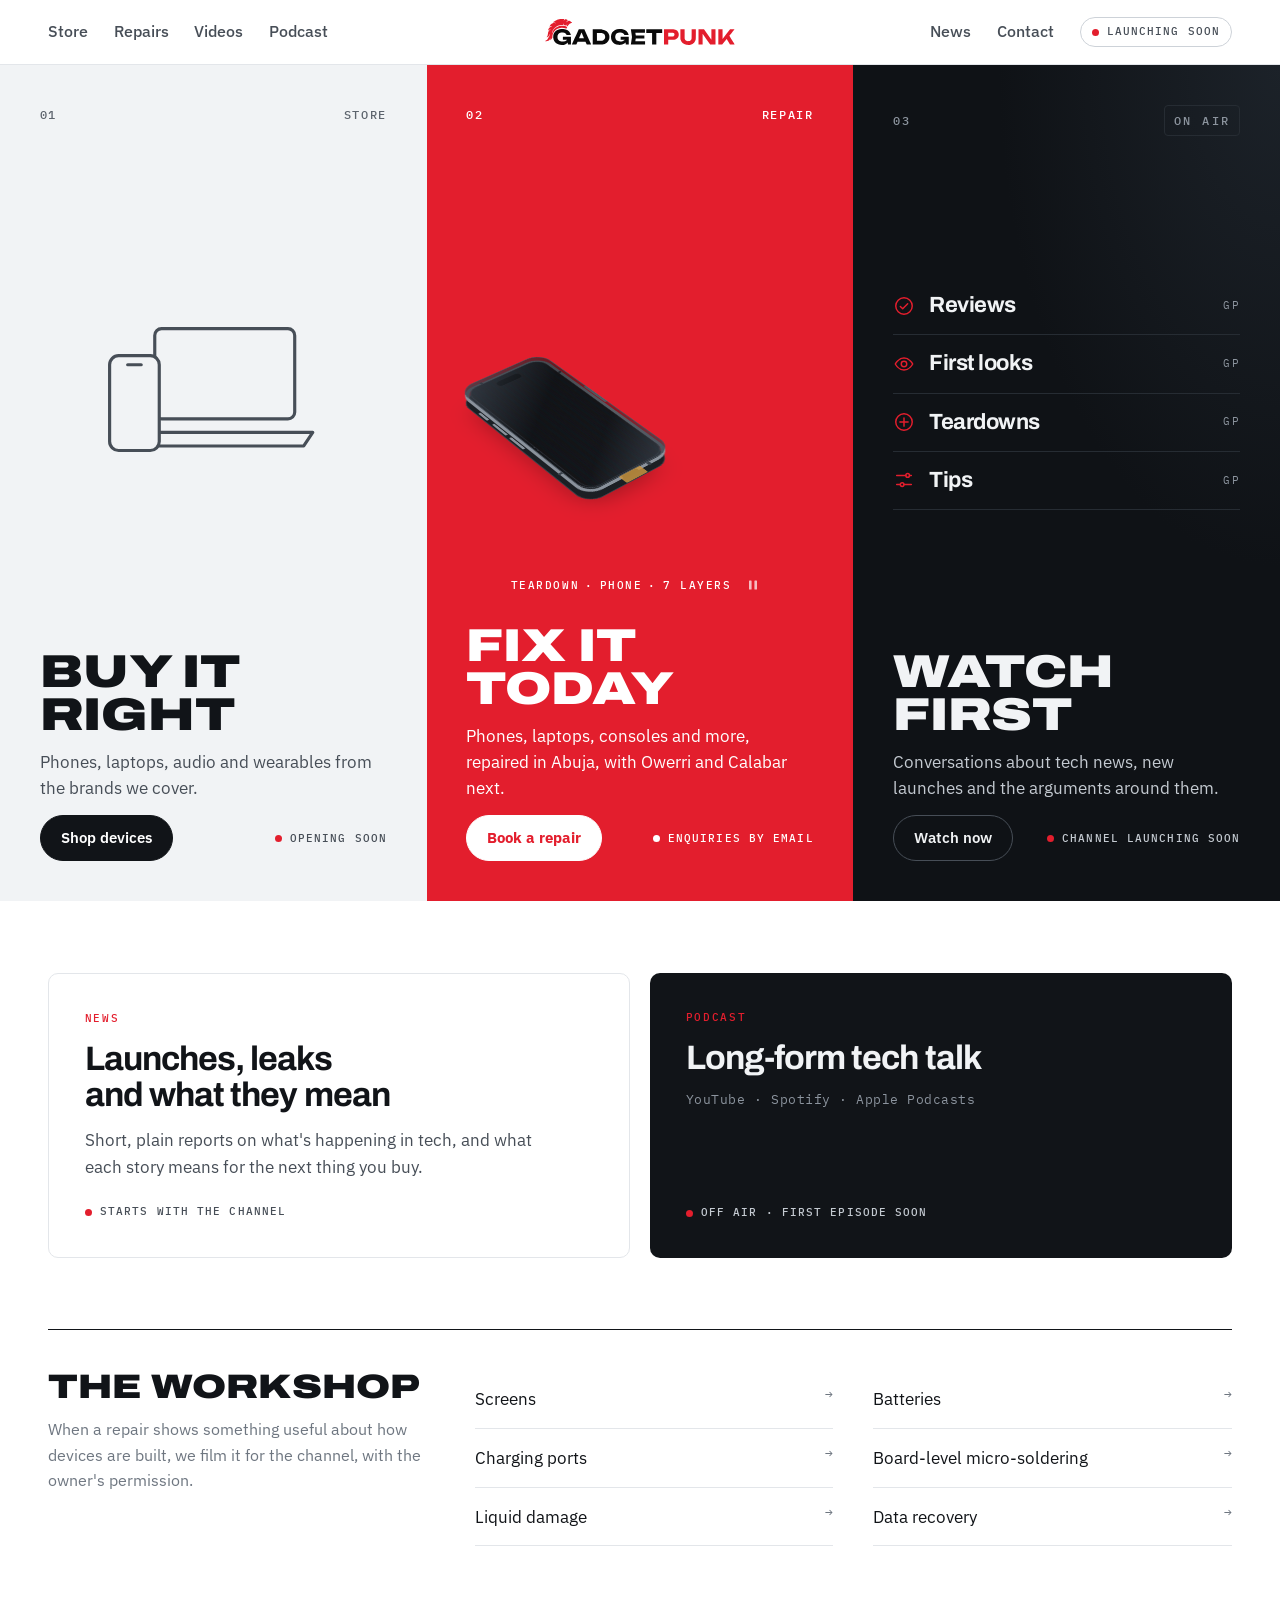
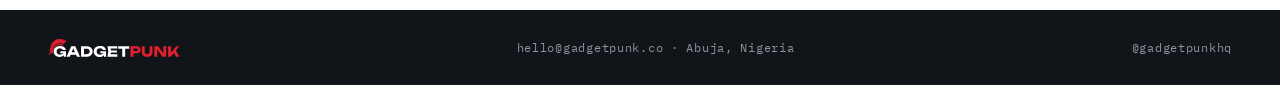
==== commit 4dcf16b9: "Design 3b: triptych, cycling teardown Co-Authored-By: Claude Opus 5.5 <noreply@anthropic.com> Claud" ====
--- a/index.html
+++ b/index.html
@@ -31,7 +31,8 @@
     --f-display: "Archivo", "Arial Narrow", "Helvetica Neue", Arial, sans-serif;
     --f-body: "IBM Plex Sans", "Segoe UI", system-ui, sans-serif;
     --f-mono: "IBM Plex Mono", ui-monospace, "SF Mono", Menlo, monospace;
-    --gutter: clamp(20px, 6.25vw, 120px);
+    --gutter: clamp(20px, 3.75vw, 72px);
+    --hdr: clamp(64px, 5vw, 88px);
   }
 
   *, *::before, *::after { box-sizing: border-box; }
@@ -55,7 +56,7 @@
   p, h1, h2, h3, ul { margin: 0; }
   img, svg { max-width: 100%; }
   [hidden] { display: none !important; }
-  :where(section, article)[id] { scroll-margin-top: 96px; }
+  :where(section, article, footer)[id] { scroll-margin-top: calc(var(--hdr) + 16px); }
 
   .sprite { position: absolute; width: 0; height: 0; overflow: hidden; }
   .wrap { width: 100%; padding-inline: var(--gutter); }
@@ -83,12 +84,12 @@
 
   .dot { flex: none; width: 7px; height: 7px; border-radius: 50%; background: var(--red); }
 
-  .h2 {
+  .wide {
     font-family: var(--f-display);
-    font-weight: 700;
-    font-size: clamp(1.8rem, 2.8vw, 3.4rem);
-    line-height: 1.06;
-    letter-spacing: -0.028em;
+    font-stretch: 125%;
+    font-weight: 900;
+    line-height: 0.92;
+    text-transform: uppercase;
     text-wrap: balance;
   }
 
@@ -102,15 +103,14 @@
     border-radius: 999px;
     background: var(--ink);
     color: #FFFFFF;
-    font-size: clamp(0.92rem, 0.85rem + 0.15vw, 1.05rem);
+    font-size: clamp(0.88rem, 0.82rem + 0.15vw, 1.02rem);
     font-weight: 600;
     text-decoration: none;
-    transition: opacity 0.15s ease;
+    white-space: nowrap;
+    transition: opacity 0.15s ease, border-color 0.15s ease;
   }
 
   .btn:hover { opacity: 0.86; }
-  .btn.ghost { background: transparent; color: var(--ink); border-color: var(--line-2); }
-  .btn.ghost:hover { opacity: 1; border-color: var(--ink-2); }
 
   /* ---------- header ---------- */
 
@@ -131,39 +131,15 @@
   .top.is-scrolled { box-shadow: 0 8px 24px rgba(17, 20, 24, 0.06); }
 
   .top-inner {
-    display: flex;
+    display: grid;
+    grid-template-columns: 1fr auto 1fr;
     align-items: center;
-    justify-content: space-between;
-    gap: 24px;
-    min-height: clamp(60px, 4.7vw, 84px);
-  }
-
-  .brand { position: relative; display: flex; align-items: center; height: 44px; text-decoration: none; }
-
-  .brand-word {
-    display: block;
-    height: clamp(22px, 1.9vw, 34px);
-    width: auto;
-    aspect-ratio: 1060.4 / 145.1;
-    transition: opacity 0.3s ease, transform 0.3s ease;
-  }
-
-  .brand-mark {
-    position: absolute;
-    left: 0;
-    top: 50%;
-    height: clamp(32px, 2.7vw, 44px);
-    width: auto;
-    aspect-ratio: 150.56 / 144.71;
-    transform: translateY(-50%);
-    opacity: 0;
-    transition: opacity 0.3s ease;
-  }
-
-  .is-scrolled .brand-word { opacity: 0; transform: scale(0.94); }
-  .is-scrolled .brand-mark { opacity: 1; }
-
-  .nav { display: flex; align-items: center; gap: clamp(20px, 2.2vw, 40px); }
+    column-gap: 24px;
+    min-height: var(--hdr);
+  }
+
+  .nav { display: flex; align-items: center; gap: clamp(18px, 2vw, 40px); }
+  .nav-r { justify-content: flex-end; }
 
   .nav a {
     padding-block: 8px;
@@ -176,10 +152,52 @@
 
   .nav a:hover { color: var(--ink); }
 
+  .pill {
+    display: inline-flex;
+    align-items: center;
+    gap: 8px;
+    padding: 5px 11px;
+    border: 1px solid var(--line-2);
+    border-radius: 999px;
+    font-family: var(--f-mono);
+    font-size: 11px;
+    font-weight: 500;
+    letter-spacing: 0.1em;
+    text-transform: uppercase;
+    white-space: nowrap;
+    color: var(--ink-2);
+  }
+
+  .brand { position: relative; display: grid; place-items: center; height: 48px; text-decoration: none; }
+
+  .brand-word {
+    display: block;
+    height: clamp(22px, 2.03vw, 38px);
+    width: auto;
+    aspect-ratio: 1060.4 / 145.1;
+    transition: opacity 0.3s ease, transform 0.3s ease;
+  }
+
+  .brand-mark {
+    position: absolute;
+    left: 50%;
+    top: 50%;
+    height: clamp(34px, 2.9vw, 48px);
+    width: auto;
+    aspect-ratio: 150.56 / 144.71;
+    transform: translate(-50%, -50%);
+    opacity: 0;
+    transition: opacity 0.3s ease;
+  }
+
+  .is-scrolled .brand-word { opacity: 0; transform: scale(0.94); }
+  .is-scrolled .brand-mark { opacity: 1; }
+
   .menu-btn, .close-btn {
     place-items: center;
     width: 44px;
     height: 44px;
+    margin-left: -10px;
     padding: 0;
     border: 0;
     background: none;
@@ -187,13 +205,19 @@
     cursor: pointer;
   }
 
-  .menu-btn { display: none; margin-right: -10px; }
-  .close-btn { display: grid; margin-right: -10px; }
+  .menu-btn { display: none; }
+  .close-btn { display: grid; }
   .menu-btn svg, .close-btn svg { width: 22px; height: 22px; }
-
-  @media (max-width: 900px) {
+  .pill-mobile { display: none; }
+
+  @media (max-width: 1020px) {
     .nav { display: none; }
     .menu-btn { display: grid; }
+    .pill-mobile { display: inline-flex; justify-self: end; }
+  }
+
+  @media (max-width: 520px) {
+    .pill-mobile { display: none; }
   }
 
   /* ---------- menu drawer ---------- */
@@ -222,7 +246,7 @@
     position: absolute;
     top: 0;
     bottom: 0;
-    right: 0;
+    left: 0;
     display: flex;
     flex-direction: column;
     width: min(320px, 86vw);
@@ -230,13 +254,14 @@
     padding: calc(8px + env(safe-area-inset-top, 0px)) 24px calc(28px + env(safe-area-inset-bottom, 0px));
     background: #FFFFFF;
     box-shadow: 0 0 40px rgba(17, 20, 24, 0.18);
-    transform: translateX(100%);
+    transform: translateX(-100%);
     transition: transform 0.225s cubic-bezier(0, 0, 0.2, 1);
   }
 
   .drawer.is-open .drawer-panel { transform: none; }
 
   .drawer-top { display: flex; align-items: center; justify-content: space-between; min-height: 56px; }
+  .drawer-top .close-btn { order: -1; }
   .drawer-top svg.logo { display: block; height: 20px; width: auto; aspect-ratio: 1060.4 / 145.1; }
 
   .drawer-nav { display: flex; flex-direction: column; padding-block: 16px 32px; }
@@ -255,55 +280,12 @@
   .drawer-socials a { font-size: 0.92rem; color: var(--ink-2); text-decoration: none; }
   .drawer-socials a:hover { color: var(--ink); }
 
-  /* ---------- hero ---------- */
-
-  .hero {
-    display: grid;
-    grid-template-columns: minmax(0, 1.05fr) minmax(0, 1fr);
-    align-items: center;
-    gap: 24px clamp(32px, 3.2vw, 72px);
-    padding-block: clamp(32px, 3.75vw, 76px) clamp(20px, 1.9vw, 40px);
-  }
-
-  .hero-copy { display: flex; flex-direction: column; align-items: flex-start; gap: clamp(20px, 1.7vw, 32px); }
-
-  .pill {
-    display: inline-flex;
-    align-items: center;
-    gap: 8px;
-    padding: 6px 13px;
-    border: 1px solid var(--line-2);
-    border-radius: 999px;
-    font-family: var(--f-mono);
-    font-size: 11px;
-    font-weight: 500;
-    letter-spacing: 0.1em;
-    text-transform: uppercase;
-    color: var(--ink-2);
-  }
-
-  h1 {
-    font-family: var(--f-display);
-    font-weight: 700;
-    font-size: clamp(2.5rem, 5.15vw, 7rem);
-    line-height: 0.98;
-    letter-spacing: -0.038em;
-    text-wrap: balance;
-  }
-
-  .lede { max-width: 52ch; font-size: clamp(1rem, 0.9rem + 0.3vw, 1.35rem); color: var(--ink-2); }
-
-  .actions { display: flex; flex-wrap: wrap; gap: 12px; }
-
-  .hero-art { height: clamp(360px, 33vw, 660px); }
-  .hero-art .td { height: 100%; }
-
-  /* ---------- doors ---------- */
+  /* ---------- the three doors ---------- */
 
   .doors {
     display: grid;
     grid-template-columns: repeat(3, minmax(0, 1fr));
-    gap: clamp(12px, 1.56vw, 28px);
+    height: clamp(600px, calc(100svh - var(--hdr)), 920px);
   }
 
   .door {
@@ -311,70 +293,60 @@
     flex-direction: column;
     justify-content: space-between;
     gap: 24px;
-    min-height: clamp(360px, 31.25vw, 580px);
-    padding: clamp(22px, 2.2vw, 40px);
-    border-radius: 10px;
+    min-width: 0;
+    padding: clamp(24px, 3.1vw, 60px);
   }
 
   .door-top {
+    display: flex;
+    align-items: center;
+    justify-content: space-between;
+    gap: 16px;
+    font-family: var(--f-mono);
+    font-size: 12px;
+    font-weight: 500;
+    letter-spacing: 0.14em;
+    text-transform: uppercase;
+  }
+
+  .door-foot { display: flex; flex-direction: column; gap: 14px; }
+
+  .door-title { font-size: clamp(2rem, 3.6vw, 4.6rem); }
+
+  .door-text { max-width: 44ch; font-size: clamp(0.95rem, 0.86rem + 0.22vw, 1.15rem); line-height: 1.55; }
+
+  .door-row {
     display: flex;
     flex-wrap: wrap;
     align-items: center;
     justify-content: space-between;
-    gap: 8px 16px;
-    font-family: var(--f-mono);
-    font-size: 11px;
-    font-weight: 500;
-    letter-spacing: 0.14em;
-    text-transform: uppercase;
-  }
-
-  .door-foot { display: flex; flex-direction: column; align-items: flex-start; gap: 12px; }
-
-  .door-title {
-    font-family: var(--f-display);
-    font-weight: 700;
-    font-size: clamp(1.5rem, 2.2vw, 2.6rem);
-    line-height: 1.06;
-    letter-spacing: -0.028em;
-    text-wrap: balance;
-  }
-
-  .door p { font-size: clamp(0.95rem, 0.86rem + 0.2vw, 1.12rem); line-height: 1.55; }
+    gap: 12px 16px;
+  }
 
   .door-store { background: var(--stage); color: var(--ink); }
-  .door-store .door-top { color: var(--ink-2); }
-  .door-store .door-art { display: flex; justify-content: center; color: var(--ink-2); }
-  .door-store .door-art svg { width: 56%; height: auto; }
-
-  .textlink {
-    padding-bottom: 1px;
-    border-bottom: 1px solid currentColor;
-    font-weight: 600;
-    font-size: clamp(0.95rem, 0.86rem + 0.2vw, 1.12rem);
-    text-decoration: none;
-  }
+  .door-store .door-top { color: #5D646D; }
+  .door-store .door-text { color: var(--ink-2); }
+
+  .door-art {
+    display: flex;
+    flex: 1 1 auto;
+    align-items: center;
+    justify-content: center;
+    min-height: 0;
+    color: var(--ink-2);
+  }
+
+  .door-art svg { width: 78%; max-width: 520px; height: auto; max-height: 100%; }
 
   .door-repair { background: var(--red); color: #FFFFFF; }
+  .door-repair .door-top, .door-repair .status { color: #FFFFFF; }
   .door-repair .dot { background: #FFFFFF; }
-  .door-repair .status { color: #FFFFFF; }
-
-  .chips { display: flex; flex-wrap: wrap; gap: 8px; padding: 0; list-style: none; }
-
-  .chips li {
-    padding: 6px 13px;
-    border: 1px solid rgba(255, 255, 255, 0.6);
-    border-radius: 999px;
-    font-family: var(--f-mono);
-    font-size: 12px;
-  }
-
-  .btn.white { background: #FFFFFF; border-color: #FFFFFF; color: var(--red); font-weight: 600; text-align: center; }
+  .door-repair .td { flex: 1 1 auto; min-height: 240px; margin-inline: calc(-1 * clamp(24px, 3.1vw, 60px)); }
+
+  .btn.white { background: #FFFFFF; border-color: #FFFFFF; color: var(--red); font-weight: 700; }
 
   .door-media {
-    position: relative;
     background: radial-gradient(110% 100% at 100% 0%, #1C2229 0%, #0F1216 60%);
-    border: 1px solid #262C33;
     color: #F1F3F5;
   }
 
@@ -387,160 +359,115 @@
     letter-spacing: 0.2em;
   }
 
-  .door-media .door-art { display: flex; justify-content: center; }
-
-  .play {
-    display: grid;
-    place-items: center;
-    width: clamp(56px, 5vw, 84px);
-    aspect-ratio: 1;
-    border-radius: 50%;
-    background: var(--red);
-    color: #FFFFFF;
-  }
-
-  .play svg { width: 34%; height: auto; margin-left: 6%; }
-
-  .door-media .mono { font-family: var(--f-mono); font-size: 12.5px; letter-spacing: 0.04em; color: #8C949E; }
-
-  /* ---------- videos ---------- */
-
-  .sec { padding-top: clamp(64px, 7.5vw, 150px); }
-
-  .sec-head {
+  .shows { display: flex; flex-direction: column; justify-content: center; padding: 0; list-style: none; }
+
+  .shows li {
     display: flex;
-    flex-wrap: wrap;
-    align-items: flex-end;
-    justify-content: space-between;
-    gap: 12px 24px;
-    padding-bottom: 18px;
-    margin-bottom: 28px;
-    border-bottom: 1px solid var(--line);
-  }
-
-  .sec-head > div { display: flex; flex-direction: column; gap: 8px; }
-
-  .tiles { display: grid; grid-template-columns: repeat(4, minmax(0, 1fr)); gap: clamp(14px, 1.56vw, 28px); }
-
-  .vid { display: flex; flex-direction: column; gap: 12px; }
-  .vid p { font-size: clamp(0.92rem, 0.85rem + 0.18vw, 1.08rem); line-height: 1.55; color: var(--ink-2); }
-
-  .tile {
-    position: relative;
-    aspect-ratio: 16 / 9;
-    max-width: 100%;
-    overflow: hidden;
-    border: 1px solid #262C33;
-    border-radius: 8px;
-    background: radial-gradient(120% 90% at 85% 8%, #1C2229 0%, #0F1216 62%);
-    color: #F1F3F5;
-  }
-
-  .tile svg { position: absolute; top: 14px; left: 14px; width: 22px; height: 22px; color: var(--red); }
-
-  .tile .gp {
-    position: absolute;
-    top: 15px;
-    right: 14px;
+    align-items: center;
+    gap: 14px;
+    padding-block: clamp(12px, 1.25vw, 22px);
+    border-bottom: 1px solid #262C33;
+  }
+
+  .shows svg { flex: none; width: 22px; height: 22px; color: var(--red); }
+
+  .shows h3 {
+    font-family: var(--f-display);
+    font-weight: 700;
+    font-size: clamp(1.2rem, 1.72vw, 2.1rem);
+    letter-spacing: -0.02em;
+    line-height: 1.15;
+  }
+
+  .shows .gp {
+    margin-left: auto;
     font-family: var(--f-mono);
-    font-size: 10.5px;
+    font-size: 11px;
     letter-spacing: 0.14em;
     color: #8C949E;
   }
 
-  .tile h3 {
-    position: absolute;
-    left: 14px;
-    bottom: 11px;
+  .door-media .door-text { color: #C4CAD1; }
+  .door-media .status { color: #C4CAD1; }
+
+  .btn.line { background: transparent; border-color: #474E57; color: #F1F3F5; }
+  .btn.line:hover { opacity: 1; border-color: #8C949E; }
+
+  /* ---------- news and podcast ---------- */
+
+  .duo {
+    display: grid;
+    grid-template-columns: repeat(2, minmax(0, 1fr));
+    gap: clamp(12px, 1.56vw, 28px);
+    padding-top: clamp(48px, 5.6vw, 112px);
+  }
+
+  .card {
+    display: flex;
+    flex-direction: column;
+    gap: 14px;
+    min-height: clamp(240px, 21.9vw, 420px);
+    padding: clamp(24px, 2.8vw, 56px);
+    border-radius: 10px;
+  }
+
+  .card-title {
     font-family: var(--f-display);
     font-weight: 700;
-    font-size: clamp(1.1rem, 1.72vw, 2rem);
-    letter-spacing: -0.02em;
-  }
-
-  /* ---------- contact ---------- */
-
-  .contact-sec { margin-top: clamp(64px, 7.5vw, 150px); }
-
-  .contact {
+    font-size: clamp(1.6rem, 2.65vw, 3.3rem);
+    line-height: 1.06;
+    letter-spacing: -0.028em;
+    text-wrap: balance;
+  }
+
+  .card .status { margin-top: auto; padding-top: 8px; }
+
+  .news { border: 1px solid var(--line); }
+  .news p.body { max-width: 48ch; font-size: clamp(1rem, 0.9rem + 0.2vw, 1.2rem); color: var(--ink-2); }
+
+  .podcast { background: var(--ink); color: #F1F3F5; }
+  .podcast .mono { font-family: var(--f-mono); font-size: 13px; letter-spacing: 0.04em; color: #8C949E; }
+  .podcast .status { color: #C4CAD1; }
+
+  /* ---------- workshop ---------- */
+
+  .shop-sec { padding-top: clamp(48px, 5.6vw, 112px); }
+
+  .workshop {
     display: grid;
-    grid-template-columns: minmax(0, 1.2fr) minmax(0, 1fr);
-    gap: 40px;
-    padding-top: 28px;
-    border-top: 1px solid var(--line);
-  }
-
-  .contact-main { display: flex; flex-direction: column; gap: 14px; }
-
-  .addr-row {
-    display: flex;
-    flex-wrap: wrap;
-    align-items: center;
-    gap: 12px;
-    padding: 16px 18px;
-    border-radius: 10px;
-    background: var(--stage);
-  }
-
-  #addr {
-    font-family: var(--f-mono);
-    font-size: clamp(1rem, 0.9rem + 0.4vw, 1.4rem);
-    font-weight: 500;
-    user-select: all;
-    word-break: break-all;
-  }
-
-  #copy {
-    margin-left: auto;
-    padding: 8px 16px;
-    border: 0;
-    border-radius: 999px;
-    background: var(--ink);
-    color: #FFFFFF;
-    font-family: var(--f-body);
-    font-size: 14px;
-    font-weight: 600;
-    cursor: pointer;
-  }
-
-  #copy:hover { opacity: 0.86; }
-  #copy[data-done="1"] { background: var(--red); }
-
-  .note { max-width: 52ch; font-size: 15px; line-height: 1.55; color: var(--muted); }
-
-  .follow { display: flex; flex-direction: column; gap: 8px; }
-
-  .handles {
+    grid-template-columns: minmax(0, 1fr) minmax(0, 2fr);
+    gap: 32px 48px;
+    padding-block: 40px 64px;
+    border-top: 1px solid var(--ink);
+  }
+
+  .workshop-copy { display: flex; flex-direction: column; gap: 12px; }
+  .workshop-title { font-size: clamp(1.8rem, 2.65vw, 3.3rem); line-height: 1; }
+  .workshop-copy p { max-width: 42ch; font-size: clamp(0.95rem, 0.86rem + 0.2vw, 1.12rem); line-height: 1.55; color: var(--muted); }
+
+  .services {
     display: grid;
     grid-template-columns: repeat(2, minmax(0, 1fr));
-    gap: 1px;
-    overflow: hidden;
-    border: 1px solid var(--line);
-    border-radius: 10px;
-    background: var(--line);
-  }
-
-  .handles a {
+    column-gap: 40px;
+    align-content: start;
+    padding: 0;
+    list-style: none;
+  }
+
+  .services a {
     display: flex;
-    flex-direction: column;
-    gap: 2px;
-    padding: 14px 16px;
-    background: #FFFFFF;
+    justify-content: space-between;
+    gap: 16px;
+    padding-block: 15px;
+    border-bottom: 1px solid var(--line);
+    font-size: clamp(1rem, 0.92rem + 0.2vw, 1.2rem);
     text-decoration: none;
-    transition: background-color 0.15s ease;
-  }
-
-  .handles a:hover { background: var(--stage); }
-
-  .plat {
-    font-family: var(--f-mono);
-    font-size: 10.5px;
-    letter-spacing: 0.12em;
-    text-transform: uppercase;
-    color: var(--muted);
-  }
-
-  .handle { font-family: var(--f-display); font-weight: 600; font-size: 16px; }
+    transition: color 0.15s ease, border-color 0.15s ease;
+  }
+
+  .services a span { font-family: var(--f-mono); font-size: 13px; color: var(--muted); transition: transform 0.15s ease, color 0.15s ease; }
+  .services a:hover { border-color: var(--ink); }
+  .services a:hover span { color: var(--red); transform: translateX(3px); }
 
   /* ---------- footer ---------- */
 
@@ -550,40 +477,39 @@
     align-items: center;
     justify-content: space-between;
     gap: 12px 24px;
-    margin-top: 56px;
-    padding-block: 28px 40px;
+    padding-block: 28px calc(28px + env(safe-area-inset-bottom, 0px));
+    background: var(--ink);
+    color: #8C949E;
     font-family: var(--f-mono);
     font-size: 12px;
     letter-spacing: 0.06em;
-    color: var(--muted);
+    --logo-ink: #FFFFFF;
   }
 
   .foot svg { display: block; height: 18px; width: auto; aspect-ratio: 1060.4 / 145.1; }
+  .foot a { text-decoration: none; }
+  .foot a:hover { color: #F1F3F5; }
 
   :where(a, button):focus-visible { outline: 2px solid var(--red); outline-offset: 3px; }
+  .door-repair :where(a, button):focus-visible { outline-color: #FFFFFF; }
 
   /* ---------- smaller screens ---------- */
 
-  @media (max-width: 1100px) {
-    .doors { grid-template-columns: minmax(0, 1fr) minmax(0, 1fr); }
-    .door-media { grid-column: span 2; min-height: 300px; }
-    .tiles { grid-template-columns: repeat(2, minmax(0, 1fr)); }
-  }
-
   @media (max-width: 860px) {
-    .hero { grid-template-columns: minmax(0, 1fr); }
-    .hero-art { height: clamp(300px, 72vw, 460px); }
-    .contact { grid-template-columns: minmax(0, 1fr); gap: 24px; }
-  }
-
-  @media (max-width: 640px) {
-    .doors { grid-template-columns: minmax(0, 1fr); }
-    .door-media { grid-column: auto; }
-    .door { min-height: 320px; }
-    .tiles { gap: 20px 12px; }
-    .tile h3 { left: 12px; bottom: 9px; }
-    .tile svg { top: 11px; left: 11px; width: 18px; height: 18px; }
-    .tile .gp { top: 12px; right: 11px; }
+    .doors { grid-template-columns: minmax(0, 1fr); height: auto; }
+    .door { min-height: 440px; }
+    .door-store .door-art { min-height: 200px; }
+    .door-store .door-art svg { width: 70%; }
+    .door-repair { min-height: 620px; }
+    .door-repair .td { min-height: 320px; }
+    .duo { grid-template-columns: minmax(0, 1fr); }
+    .workshop { grid-template-columns: minmax(0, 1fr); }
+  }
+
+  @media (max-width: 560px) {
+    .door-repair { min-height: 560px; }
+    .door-repair .td { min-height: 280px; }
+    .services { grid-template-columns: minmax(0, 1fr); }
   }
 
   @media (prefers-reduced-motion: reduce) {
@@ -715,39 +641,43 @@
 
 <header class="top" id="siteTop">
   <div class="wrap top-inner">
+    <nav class="nav" aria-label="Shop and watch">
+      <a href="#store">Store</a>
+      <a href="#repairs">Repairs</a>
+      <a href="#media">Videos</a>
+      <a href="#podcast">Podcast</a>
+    </nav>
+    <button class="menu-btn" type="button" data-menu aria-controls="menu" aria-expanded="false" aria-label="Open menu">
+      <svg viewBox="0 0 24 24" fill="none" stroke="currentColor" stroke-width="1.8" stroke-linecap="round" aria-hidden="true"><path d="M4 7h16M4 12h16M4 17h16"/></svg>
+    </button>
     <a class="brand" href="#top" aria-label="GadgetPunk, back to top">
       <svg class="brand-word" viewBox="0 0 1060.4 145.1" aria-hidden="true" focusable="false"><use href="#gp-logo"/></svg>
       <svg class="brand-mark" viewBox="0.71 0.1 150.56 144.71" aria-hidden="true" focusable="false"><use href="#gp-mark"/></svg>
     </a>
-    <nav class="nav" aria-label="Sections">
-      <a href="#videos">Videos</a>
-      <a href="#media">News</a>
-      <a href="#media">Podcast</a>
-      <a href="#store">Store</a>
-      <a href="#repairs">Repairs</a>
+    <nav class="nav nav-r" aria-label="News and contact">
+      <a href="#news">News</a>
       <a href="#contact">Contact</a>
+      <span class="pill"><span class="dot"></span>Launching soon</span>
     </nav>
-    <button class="menu-btn" type="button" data-menu aria-controls="menu" aria-expanded="false" aria-label="Open menu">
-      <svg viewBox="0 0 24 24" fill="none" stroke="currentColor" stroke-width="1.8" stroke-linecap="round" aria-hidden="true"><path d="M4 7h16M4 12h16M4 17h16"/></svg>
-    </button>
+    <span class="pill pill-mobile"><span class="dot"></span>Launching soon</span>
   </div>
 </header>
 
-<aside class="drawer" id="menu" aria-hidden="true" data-wide="(min-width: 901px)">
+<aside class="drawer" id="menu" aria-hidden="true" data-wide="(min-width: 1021px)">
   <div class="drawer-bg" data-close></div>
   <div class="drawer-panel" role="dialog" aria-modal="true" aria-label="Menu">
     <div class="drawer-top">
-      <svg class="logo" viewBox="0 0 1060.4 145.1" aria-hidden="true" focusable="false"><use href="#gp-logo"/></svg>
       <button class="close-btn" id="menuClose" type="button" aria-label="Close menu">
         <svg viewBox="0 0 24 24" fill="none" stroke="currentColor" stroke-width="1.8" stroke-linecap="round" aria-hidden="true"><path d="M6 6l12 12M18 6L6 18"/></svg>
       </button>
+      <svg class="logo" viewBox="0 0 1060.4 145.1" aria-hidden="true" focusable="false"><use href="#gp-logo"/></svg>
     </div>
     <nav class="drawer-nav" aria-label="Sections">
-      <a href="#videos">Videos</a>
-      <a href="#media">News</a>
-      <a href="#media">Podcast</a>
       <a href="#store">Store</a>
       <a href="#repairs">Repairs</a>
+      <a href="#media">Videos</a>
+      <a href="#podcast">Podcast</a>
+      <a href="#news">News</a>
       <a href="#contact">Contact</a>
     </nav>
     <div class="drawer-socials">
@@ -760,18 +690,27 @@
 </aside>
 
 <main>
-  <section class="hero wrap">
-    <div class="hero-copy">
-      <p class="pill"><span class="dot"></span>Launching soon</p>
-      <h1>Reviews, news, teardowns and a store.</h1>
-      <p class="lede">We test the gadgets worth talking about, report on the tech that's coming next, open devices up to show how they work, and sell the gear we'd use ourselves. Based in Abuja, Nigeria.</p>
-      <div class="actions">
-        <a class="btn" href="#videos">See what's coming</a>
-        <a class="btn ghost" href="#contact">Get in touch</a>
+  <h1 class="sprite">GadgetPunk: buy it right, fix it today, watch first</h1>
+
+  <section class="doors" aria-label="Store, repairs and media">
+    <article class="door door-store" id="store">
+      <div class="door-top"><span>01</span><span>Store</span></div>
+      <div class="door-art" aria-hidden="true">
+        <svg viewBox="0 0 120 80" fill="none" stroke="currentColor" stroke-width="1.4" stroke-linecap="round" stroke-linejoin="round"><rect x="34" y="14" width="62" height="40" rx="3"/><path d="M26 60h78l-4 6H30z"/><rect x="14" y="26" width="22" height="42" rx="4" fill="#F1F3F5"/><path d="M22 30h6"/></svg>
       </div>
-    </div>
-    <div class="hero-art">
-      <div class="td" data-teardown data-theme="light">
+      <div class="door-foot">
+        <h2 class="wide door-title">Buy it right</h2>
+        <p class="door-text">Phones, laptops, audio and wearables from the brands we cover.</p>
+        <div class="door-row">
+          <a class="btn" href="mailto:hello@gadgetpunk.co?subject=Store%20enquiry">Shop devices</a>
+          <span class="status"><span class="dot"></span>Opening soon</span>
+        </div>
+      </div>
+    </article>
+
+    <article class="door door-repair" id="repairs">
+      <div class="door-top"><span>02</span><span>Repair</span></div>
+      <div class="td" data-teardown data-theme="red">
         <div class="td-view" aria-hidden="true">
 <div class="td-stage is-on" data-dev="phone"><div class="td-z"><div class="dev" style="width:136px;height:280px;--tx:-101.0px;--ty:98.5px">
 <div class="sh" style="inset:10px;border-radius:30px;background:rgba(0,0,0,.28);filter:blur(18px)"></div>
@@ -1025,106 +964,72 @@
         </div>
         <div class="td-cap"><span>Teardown</span><span aria-hidden="true">·</span><b data-td-name>Phone</b><span aria-hidden="true">·</span><span data-td-layers>7 layers</span><button class="td-pause" type="button" aria-label="Pause teardowns"><svg class="i-pause" viewBox="0 0 12 12" fill="currentColor" aria-hidden="true"><rect x="2" y="1.5" width="2.6" height="9" rx="0.6"/><rect x="7.4" y="1.5" width="2.6" height="9" rx="0.6"/></svg><svg class="i-play" viewBox="0 0 12 12" fill="currentColor" aria-hidden="true"><path d="M3 1.6v8.8L10.4 6z"/></svg></button></div>
       </div>
-    </div>
-  </section>
-
-  <section class="doors wrap" aria-label="Store, repairs and media">
-    <article class="door door-store" id="store">
-      <div class="door-top"><span>01 · Store</span><span class="status"><span class="dot"></span>Opening soon</span></div>
-      <div class="door-art" aria-hidden="true">
-        <svg viewBox="0 0 120 80" fill="none" stroke="currentColor" stroke-width="1.6" stroke-linecap="round" stroke-linejoin="round"><rect x="34" y="14" width="62" height="40" rx="3"/><path d="M26 60h78l-4 6H30z"/><rect x="14" y="26" width="22" height="42" rx="4" fill="#F1F3F5"/><path d="M22 30h6"/></svg>
-      </div>
       <div class="door-foot">
-        <h2 class="door-title">Devices, accessories and our own gear</h2>
-        <a class="textlink" href="mailto:hello@gadgetpunk.co?subject=Store%20enquiry">Browse the store</a>
+        <h2 class="wide door-title">Fix it today</h2>
+        <p class="door-text">Phones, laptops, consoles and more, repaired in Abuja, with Owerri and Calabar next.</p>
+        <div class="door-row">
+          <a class="btn white" href="mailto:hello@gadgetpunk.co?subject=Repair%20booking">Book a repair</a>
+          <span class="status"><span class="dot"></span>Enquiries by email</span>
+        </div>
       </div>
     </article>
 
-    <article class="door door-repair" id="repairs">
-      <div class="door-top"><span>02 · Repairs</span><span class="status"><span class="dot"></span>Enquiries by email</span></div>
-      <ul class="chips" aria-label="Repairs we do">
-        <li>Screens</li>
-        <li>Batteries</li>
-        <li>Charging ports</li>
-        <li>Board-level micro-soldering</li>
-        <li>Liquid damage</li>
-        <li>Data recovery</li>
+    <article class="door door-media" id="media">
+      <div class="door-top"><span>03</span><span class="onair">On air</span></div>
+      <ul class="shows">
+        <li><svg viewBox="0 0 24 24" fill="none" stroke="currentColor" stroke-width="1.6" stroke-linecap="round" stroke-linejoin="round" aria-hidden="true"><circle cx="12" cy="12" r="9"/><path d="M8 12.5l2.6 2.6L16 9.5"/></svg><h3>Reviews</h3><span class="gp" aria-hidden="true">GP</span></li>
+        <li><svg viewBox="0 0 24 24" fill="none" stroke="currentColor" stroke-width="1.6" stroke-linecap="round" stroke-linejoin="round" aria-hidden="true"><path d="M2.5 12S6 5.5 12 5.5 21.5 12 21.5 12 18 18.5 12 18.5 2.5 12 2.5 12z"/><circle cx="12" cy="12" r="3"/></svg><h3>First looks</h3><span class="gp" aria-hidden="true">GP</span></li>
+        <li><svg viewBox="0 0 24 24" fill="none" stroke="currentColor" stroke-width="1.6" stroke-linecap="round" stroke-linejoin="round" aria-hidden="true"><circle cx="12" cy="12" r="9"/><path d="M12 7.5v9M7.5 12h9"/></svg><h3>Teardowns</h3><span class="gp" aria-hidden="true">GP</span></li>
+        <li><svg viewBox="0 0 24 24" fill="none" stroke="currentColor" stroke-width="1.6" stroke-linecap="round" stroke-linejoin="round" aria-hidden="true"><path d="M4 7h10M18 7h2M4 17h4M12 17h8"/><circle cx="16" cy="7" r="2"/><circle cx="10" cy="17" r="2"/></svg><h3>Tips</h3><span class="gp" aria-hidden="true">GP</span></li>
       </ul>
       <div class="door-foot">
-        <h2 class="door-title">The workshop</h2>
-        <p>Phones, laptops, consoles and more, repaired in Abuja, with Owerri and Calabar next.</p>
-        <a class="btn white" href="mailto:hello@gadgetpunk.co?subject=Repair%20enquiry">Email us the model and the fault</a>
-      </div>
-    </article>
-
-    <article class="door door-media" id="media">
-      <div class="door-top"><span>03 · Media</span><span class="onair">On air</span></div>
-      <div class="door-art" aria-hidden="true">
-        <span class="play"><svg viewBox="0 0 12 12" fill="currentColor"><path d="M2.5 1v10L11 6z"/></svg></span>
-      </div>
-      <div class="door-foot">
-        <h2 class="door-title">Reviews, teardowns and a podcast</h2>
-        <p class="mono">YouTube · Spotify · Apple Podcasts</p>
+        <h2 class="wide door-title">Watch first</h2>
+        <p class="door-text">Conversations about tech news, new launches and the arguments around them.</p>
+        <div class="door-row">
+          <a class="btn line" href="https://www.youtube.com/@gadgetpunkhq" target="_blank" rel="noopener">Watch now</a>
+          <span class="status"><span class="dot"></span>Channel launching soon</span>
+        </div>
       </div>
     </article>
   </section>
 
-  <section class="sec wrap" id="videos">
-    <header class="sec-head">
-      <div>
-        <p class="label">Videos</p>
-        <h2 class="h2">On the channel</h2>
+  <div class="wrap duo">
+    <article class="card news" id="news">
+      <p class="label">News</p>
+      <h2 class="card-title">Launches, leaks and what they mean</h2>
+      <p class="body">Short, plain reports on what's happening in tech, and what each story means for the next thing you buy.</p>
+      <p class="status"><span class="dot"></span>Starts with the channel</p>
+    </article>
+    <article class="card podcast" id="podcast">
+      <p class="label">Podcast</p>
+      <h2 class="card-title">Long-form tech talk</h2>
+      <p class="mono">YouTube · Spotify · Apple Podcasts</p>
+      <p class="status"><span class="dot"></span>Off air · First episode soon</p>
+    </article>
+  </div>
+
+  <section class="wrap shop-sec" aria-labelledby="workshop-title">
+    <div class="workshop">
+      <div class="workshop-copy">
+        <h2 class="wide workshop-title" id="workshop-title">The workshop</h2>
+        <p>When a repair shows something useful about how devices are built, we film it for the channel, with the owner's permission.</p>
       </div>
-      <p class="status"><span class="dot"></span>Channel launching soon</p>
-    </header>
-    <div class="tiles">
-      <article class="vid">
-        <div class="tile"><svg viewBox="0 0 24 24" fill="none" stroke="currentColor" stroke-width="1.6" stroke-linecap="round" stroke-linejoin="round" aria-hidden="true"><circle cx="12" cy="12" r="9"/><path d="M8 12.5l2.6 2.6L16 9.5"/></svg><span class="gp" aria-hidden="true">GP</span><h3>Reviews</h3></div>
-        <p>Full reviews of phones, laptops, audio and the rest, ending in a clear verdict.</p>
-      </article>
-      <article class="vid">
-        <div class="tile"><svg viewBox="0 0 24 24" fill="none" stroke="currentColor" stroke-width="1.6" stroke-linecap="round" stroke-linejoin="round" aria-hidden="true"><path d="M2.5 12S6 5.5 12 5.5 21.5 12 21.5 12 18 18.5 12 18.5 2.5 12 2.5 12z"/><circle cx="12" cy="12" r="3"/></svg><span class="gp" aria-hidden="true">GP</span><h3>First looks</h3></div>
-        <p>Hands-on time with new and unreleased tech, and whether the hype holds up.</p>
-      </article>
-      <article class="vid">
-        <div class="tile"><svg viewBox="0 0 24 24" fill="none" stroke="currentColor" stroke-width="1.6" stroke-linecap="round" stroke-linejoin="round" aria-hidden="true"><circle cx="12" cy="12" r="9"/><path d="M12 7.5v9M7.5 12h9"/></svg><span class="gp" aria-hidden="true">GP</span><h3>Teardowns</h3></div>
-        <p>Devices opened up to show how they're built and what's likely to fail first.</p>
-      </article>
-      <article class="vid">
-        <div class="tile"><svg viewBox="0 0 24 24" fill="none" stroke="currentColor" stroke-width="1.6" stroke-linecap="round" stroke-linejoin="round" aria-hidden="true"><path d="M4 7h10M18 7h2M4 17h4M12 17h8"/><circle cx="16" cy="7" r="2"/><circle cx="10" cy="17" r="2"/></svg><span class="gp" aria-hidden="true">GP</span><h3>Tips</h3></div>
-        <p>Settings and habits that get more out of the gadgets you already own.</p>
-      </article>
+      <ul class="services">
+        <li><a href="mailto:hello@gadgetpunk.co?subject=Repair%3A%20Screen">Screens <span aria-hidden="true">→</span></a></li>
+        <li><a href="mailto:hello@gadgetpunk.co?subject=Repair%3A%20Battery">Batteries <span aria-hidden="true">→</span></a></li>
+        <li><a href="mailto:hello@gadgetpunk.co?subject=Repair%3A%20Charging%20port">Charging ports <span aria-hidden="true">→</span></a></li>
+        <li><a href="mailto:hello@gadgetpunk.co?subject=Repair%3A%20Micro-soldering">Board-level micro-soldering <span aria-hidden="true">→</span></a></li>
+        <li><a href="mailto:hello@gadgetpunk.co?subject=Repair%3A%20Liquid%20damage">Liquid damage <span aria-hidden="true">→</span></a></li>
+        <li><a href="mailto:hello@gadgetpunk.co?subject=Repair%3A%20Data%20recovery">Data recovery <span aria-hidden="true">→</span></a></li>
+      </ul>
     </div>
   </section>
-
-  <section class="contact-sec wrap" id="contact">
-   <div class="contact">
-    <div class="contact-main">
-      <p class="label">Contact</p>
-      <h2 class="h2">Get in touch</h2>
-      <div class="addr-row">
-        <span id="addr">hello@gadgetpunk.co</span>
-        <button id="copy" type="button">Copy</button>
-      </div>
-      <p class="note">For repairs, send the device model and what went wrong. For press and partnerships, tell us what you have in mind.</p>
-    </div>
-    <div class="follow">
-      <p class="label">Follow</p>
-      <div class="handles">
-        <a href="https://www.youtube.com/@gadgetpunkhq" target="_blank" rel="noopener"><span class="plat">YouTube</span><span class="handle">@gadgetpunkhq</span></a>
-        <a href="https://www.instagram.com/gadgetpunkhq" target="_blank" rel="noopener"><span class="plat">Instagram</span><span class="handle">@gadgetpunkhq</span></a>
-        <a href="https://www.tiktok.com/@gadgetpunkhq" target="_blank" rel="noopener"><span class="plat">TikTok</span><span class="handle">@gadgetpunkhq</span></a>
-        <a href="https://x.com/gadgetpunkhq" target="_blank" rel="noopener"><span class="plat">X</span><span class="handle">@gadgetpunkhq</span></a>
-      </div>
-    </div>
-   </div>
-  </section>
 </main>
 
-<footer class="foot wrap">
+<footer class="foot wrap" id="contact">
   <svg viewBox="0 0 1060.4 145.1" role="img" aria-label="GadgetPunk"><use href="#gp-logo"/></svg>
-  <span>gadgetpunk.co · Abuja, Nigeria</span>
-  <span>© 2026 GadgetPunk</span>
+  <span><a href="mailto:hello@gadgetpunk.co">hello@gadgetpunk.co</a> · Abuja, Nigeria</span>
+  <span>@gadgetpunkhq</span>
 </footer>
 
 <script>
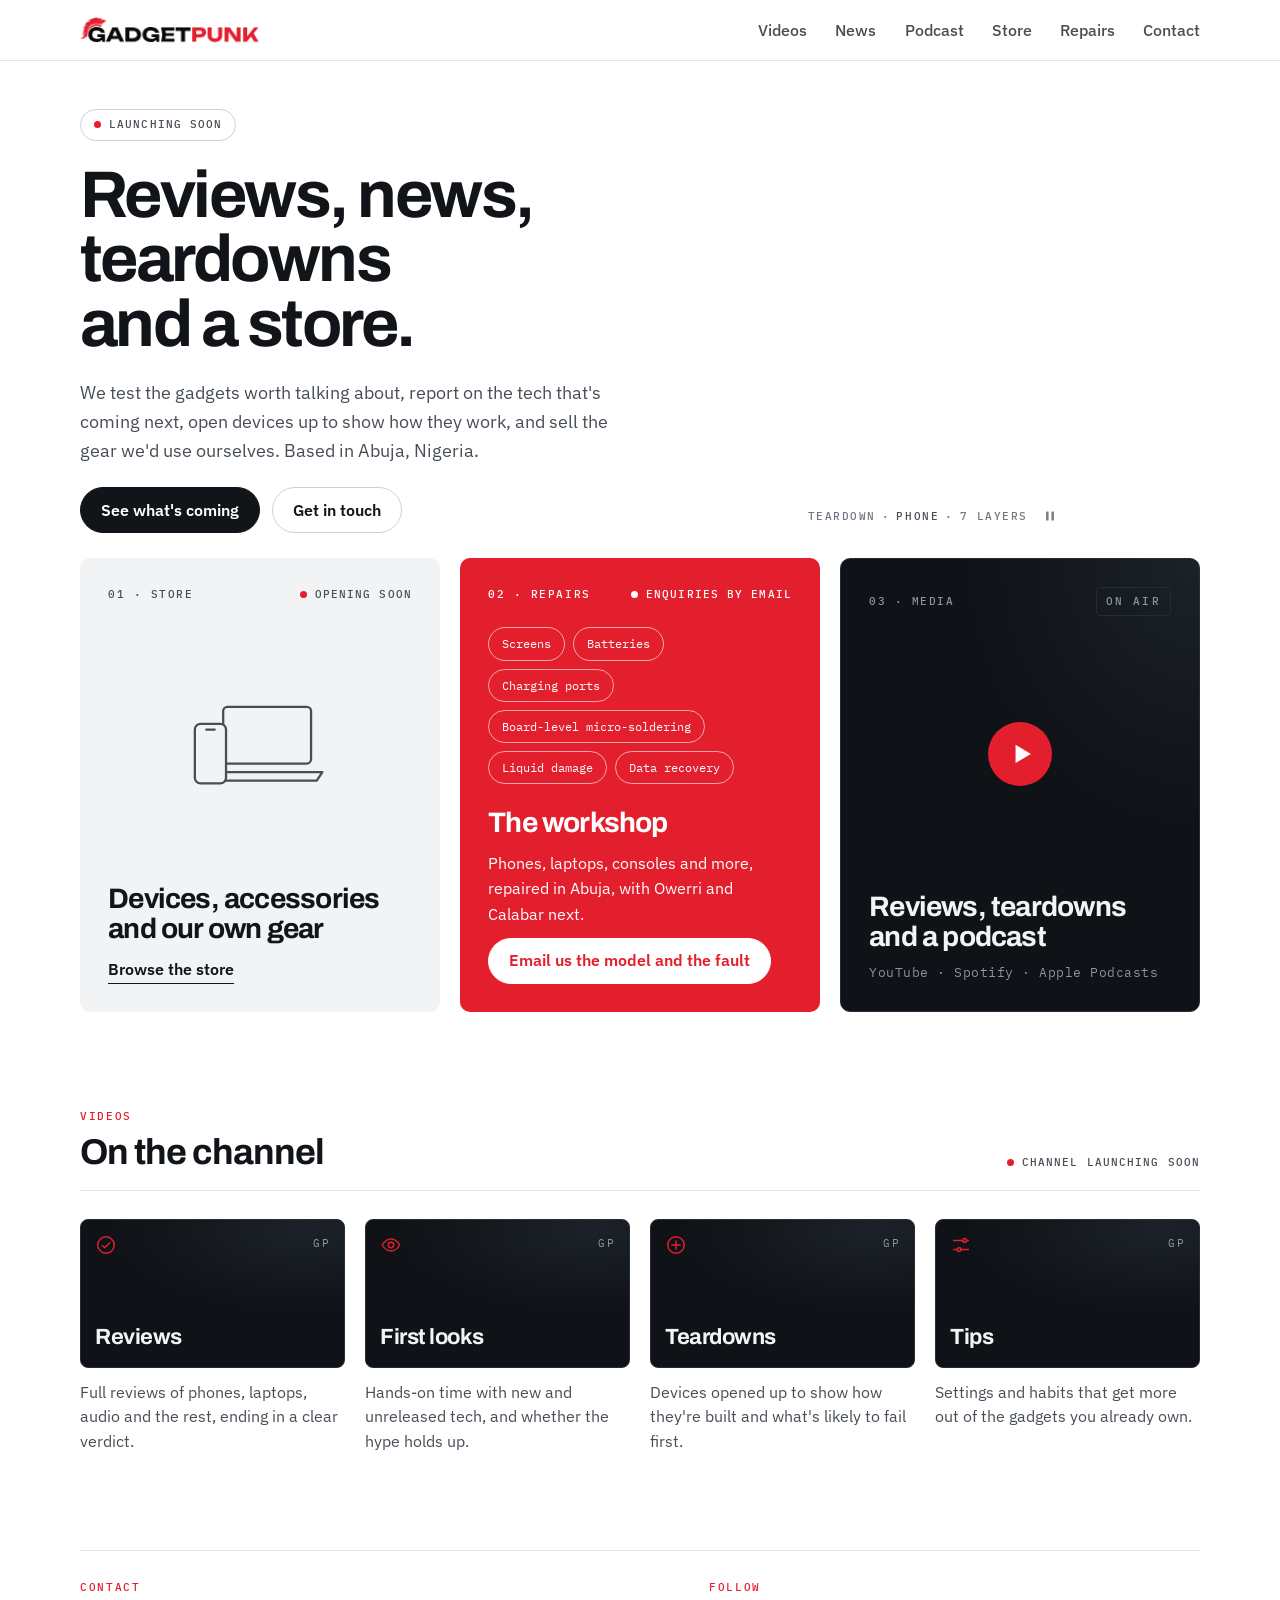
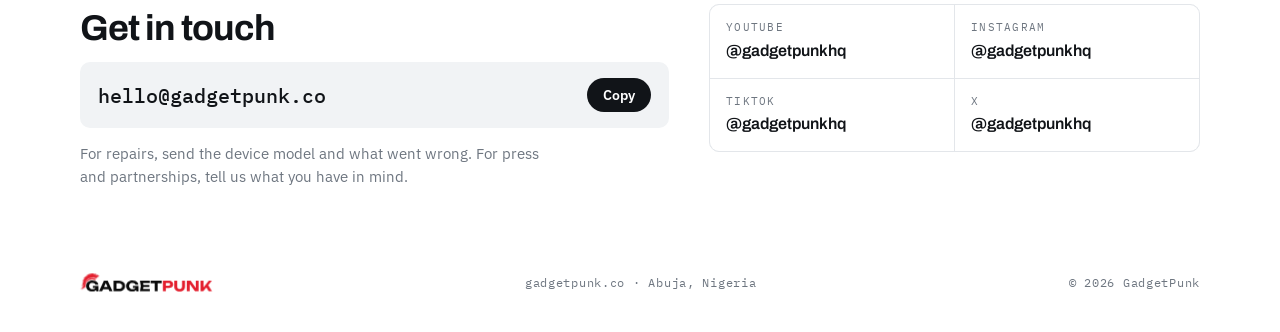
==== commit 0123d1e4: "Animate the wordmark and brandmark Co-Authored-By: Claude Opus 5.5 <noreply@anthropic.com> Claude-S" ====
--- a/index.html
+++ b/index.html
@@ -31,8 +31,7 @@
     --f-display: "Archivo", "Arial Narrow", "Helvetica Neue", Arial, sans-serif;
     --f-body: "IBM Plex Sans", "Segoe UI", system-ui, sans-serif;
     --f-mono: "IBM Plex Mono", ui-monospace, "SF Mono", Menlo, monospace;
-    --gutter: clamp(20px, 3.75vw, 72px);
-    --hdr: clamp(64px, 5vw, 88px);
+    --gutter: clamp(20px, 6.25vw, 120px);
   }
 
   *, *::before, *::after { box-sizing: border-box; }
@@ -56,7 +55,7 @@
   p, h1, h2, h3, ul { margin: 0; }
   img, svg { max-width: 100%; }
   [hidden] { display: none !important; }
-  :where(section, article, footer)[id] { scroll-margin-top: calc(var(--hdr) + 16px); }
+  :where(section, article)[id] { scroll-margin-top: 96px; }
 
   .sprite { position: absolute; width: 0; height: 0; overflow: hidden; }
   .wrap { width: 100%; padding-inline: var(--gutter); }
@@ -84,12 +83,12 @@
 
   .dot { flex: none; width: 7px; height: 7px; border-radius: 50%; background: var(--red); }
 
-  .wide {
+  .h2 {
     font-family: var(--f-display);
-    font-stretch: 125%;
-    font-weight: 900;
-    line-height: 0.92;
-    text-transform: uppercase;
+    font-weight: 700;
+    font-size: clamp(1.8rem, 2.8vw, 3.4rem);
+    line-height: 1.06;
+    letter-spacing: -0.028em;
     text-wrap: balance;
   }
 
@@ -103,14 +102,15 @@
     border-radius: 999px;
     background: var(--ink);
     color: #FFFFFF;
-    font-size: clamp(0.88rem, 0.82rem + 0.15vw, 1.02rem);
+    font-size: clamp(0.92rem, 0.85rem + 0.15vw, 1.05rem);
     font-weight: 600;
     text-decoration: none;
-    white-space: nowrap;
-    transition: opacity 0.15s ease, border-color 0.15s ease;
+    transition: opacity 0.15s ease;
   }
 
   .btn:hover { opacity: 0.86; }
+  .btn.ghost { background: transparent; color: var(--ink); border-color: var(--line-2); }
+  .btn.ghost:hover { opacity: 1; border-color: var(--ink-2); }
 
   /* ---------- header ---------- */
 
@@ -131,15 +131,41 @@
   .top.is-scrolled { box-shadow: 0 8px 24px rgba(17, 20, 24, 0.06); }
 
   .top-inner {
-    display: grid;
-    grid-template-columns: 1fr auto 1fr;
+    display: flex;
     align-items: center;
-    column-gap: 24px;
-    min-height: var(--hdr);
-  }
-
-  .nav { display: flex; align-items: center; gap: clamp(18px, 2vw, 40px); }
-  .nav-r { justify-content: flex-end; }
+    justify-content: space-between;
+    gap: 24px;
+    min-height: clamp(60px, 4.7vw, 84px);
+  }
+
+  .brand { position: relative; display: flex; align-items: center; height: 44px; text-decoration: none; }
+
+  .brand-word {
+    display: block;
+    height: clamp(23.4px, 2.02vw, 36.1px);
+    width: auto;
+    aspect-ratio: 937.58 / 135.08;
+    transition: opacity 0.2s ease;
+  }
+
+  .brand-mark {
+    position: absolute;
+    left: 0;
+    top: 50%;
+    height: clamp(34px, 2.87vw, 46.8px);
+    width: auto;
+    aspect-ratio: 140.11 / 135.08;
+    transform: translateY(-50%);
+    opacity: 0;
+    transition: opacity 0.2s ease;
+  }
+
+  /* the logo coming in plays its own intro, so it shows at once; the one leaving fades out */
+  .is-scrolled .brand-word { opacity: 0; }
+  .is-scrolled .brand-mark { opacity: 1; transition: none; }
+  .top:not(.is-scrolled) .brand-word { transition: none; }
+
+  .nav { display: flex; align-items: center; gap: clamp(20px, 2.2vw, 40px); }
 
   .nav a {
     padding-block: 8px;
@@ -152,52 +178,10 @@
 
   .nav a:hover { color: var(--ink); }
 
-  .pill {
-    display: inline-flex;
-    align-items: center;
-    gap: 8px;
-    padding: 5px 11px;
-    border: 1px solid var(--line-2);
-    border-radius: 999px;
-    font-family: var(--f-mono);
-    font-size: 11px;
-    font-weight: 500;
-    letter-spacing: 0.1em;
-    text-transform: uppercase;
-    white-space: nowrap;
-    color: var(--ink-2);
-  }
-
-  .brand { position: relative; display: grid; place-items: center; height: 48px; text-decoration: none; }
-
-  .brand-word {
-    display: block;
-    height: clamp(22px, 2.03vw, 38px);
-    width: auto;
-    aspect-ratio: 1060.4 / 145.1;
-    transition: opacity 0.3s ease, transform 0.3s ease;
-  }
-
-  .brand-mark {
-    position: absolute;
-    left: 50%;
-    top: 50%;
-    height: clamp(34px, 2.9vw, 48px);
-    width: auto;
-    aspect-ratio: 150.56 / 144.71;
-    transform: translate(-50%, -50%);
-    opacity: 0;
-    transition: opacity 0.3s ease;
-  }
-
-  .is-scrolled .brand-word { opacity: 0; transform: scale(0.94); }
-  .is-scrolled .brand-mark { opacity: 1; }
-
   .menu-btn, .close-btn {
     place-items: center;
     width: 44px;
     height: 44px;
-    margin-left: -10px;
     padding: 0;
     border: 0;
     background: none;
@@ -205,19 +189,13 @@
     cursor: pointer;
   }
 
-  .menu-btn { display: none; }
-  .close-btn { display: grid; }
+  .menu-btn { display: none; margin-right: -10px; }
+  .close-btn { display: grid; margin-right: -10px; }
   .menu-btn svg, .close-btn svg { width: 22px; height: 22px; }
-  .pill-mobile { display: none; }
-
-  @media (max-width: 1020px) {
+
+  @media (max-width: 900px) {
     .nav { display: none; }
     .menu-btn { display: grid; }
-    .pill-mobile { display: inline-flex; justify-self: end; }
-  }
-
-  @media (max-width: 520px) {
-    .pill-mobile { display: none; }
   }
 
   /* ---------- menu drawer ---------- */
@@ -246,7 +224,7 @@
     position: absolute;
     top: 0;
     bottom: 0;
-    left: 0;
+    right: 0;
     display: flex;
     flex-direction: column;
     width: min(320px, 86vw);
@@ -254,15 +232,14 @@
     padding: calc(8px + env(safe-area-inset-top, 0px)) 24px calc(28px + env(safe-area-inset-bottom, 0px));
     background: #FFFFFF;
     box-shadow: 0 0 40px rgba(17, 20, 24, 0.18);
-    transform: translateX(-100%);
+    transform: translateX(100%);
     transition: transform 0.225s cubic-bezier(0, 0, 0.2, 1);
   }
 
   .drawer.is-open .drawer-panel { transform: none; }
 
   .drawer-top { display: flex; align-items: center; justify-content: space-between; min-height: 56px; }
-  .drawer-top .close-btn { order: -1; }
-  .drawer-top svg.logo { display: block; height: 20px; width: auto; aspect-ratio: 1060.4 / 145.1; }
+  .drawer-top svg.logo { display: block; height: 21.3px; width: auto; aspect-ratio: 937.58 / 135.08; }
 
   .drawer-nav { display: flex; flex-direction: column; padding-block: 16px 32px; }
 
@@ -280,12 +257,55 @@
   .drawer-socials a { font-size: 0.92rem; color: var(--ink-2); text-decoration: none; }
   .drawer-socials a:hover { color: var(--ink); }
 
-  /* ---------- the three doors ---------- */
+  /* ---------- hero ---------- */
+
+  .hero {
+    display: grid;
+    grid-template-columns: minmax(0, 1.05fr) minmax(0, 1fr);
+    align-items: center;
+    gap: 24px clamp(32px, 3.2vw, 72px);
+    padding-block: clamp(32px, 3.75vw, 76px) clamp(20px, 1.9vw, 40px);
+  }
+
+  .hero-copy { display: flex; flex-direction: column; align-items: flex-start; gap: clamp(20px, 1.7vw, 32px); }
+
+  .pill {
+    display: inline-flex;
+    align-items: center;
+    gap: 8px;
+    padding: 6px 13px;
+    border: 1px solid var(--line-2);
+    border-radius: 999px;
+    font-family: var(--f-mono);
+    font-size: 11px;
+    font-weight: 500;
+    letter-spacing: 0.1em;
+    text-transform: uppercase;
+    color: var(--ink-2);
+  }
+
+  h1 {
+    font-family: var(--f-display);
+    font-weight: 700;
+    font-size: clamp(2.5rem, 5.15vw, 7rem);
+    line-height: 0.98;
+    letter-spacing: -0.038em;
+    text-wrap: balance;
+  }
+
+  .lede { max-width: 52ch; font-size: clamp(1rem, 0.9rem + 0.3vw, 1.35rem); color: var(--ink-2); }
+
+  .actions { display: flex; flex-wrap: wrap; gap: 12px; }
+
+  .hero-art { height: clamp(360px, 33vw, 660px); }
+  .hero-art .td { height: 100%; }
+
+  /* ---------- doors ---------- */
 
   .doors {
     display: grid;
     grid-template-columns: repeat(3, minmax(0, 1fr));
-    height: clamp(600px, calc(100svh - var(--hdr)), 920px);
+    gap: clamp(12px, 1.56vw, 28px);
   }
 
   .door {
@@ -293,60 +313,70 @@
     flex-direction: column;
     justify-content: space-between;
     gap: 24px;
-    min-width: 0;
-    padding: clamp(24px, 3.1vw, 60px);
+    min-height: clamp(360px, 31.25vw, 580px);
+    padding: clamp(22px, 2.2vw, 40px);
+    border-radius: 10px;
   }
 
   .door-top {
-    display: flex;
-    align-items: center;
-    justify-content: space-between;
-    gap: 16px;
-    font-family: var(--f-mono);
-    font-size: 12px;
-    font-weight: 500;
-    letter-spacing: 0.14em;
-    text-transform: uppercase;
-  }
-
-  .door-foot { display: flex; flex-direction: column; gap: 14px; }
-
-  .door-title { font-size: clamp(2rem, 3.6vw, 4.6rem); }
-
-  .door-text { max-width: 44ch; font-size: clamp(0.95rem, 0.86rem + 0.22vw, 1.15rem); line-height: 1.55; }
-
-  .door-row {
     display: flex;
     flex-wrap: wrap;
     align-items: center;
     justify-content: space-between;
-    gap: 12px 16px;
-  }
+    gap: 8px 16px;
+    font-family: var(--f-mono);
+    font-size: 11px;
+    font-weight: 500;
+    letter-spacing: 0.14em;
+    text-transform: uppercase;
+  }
+
+  .door-foot { display: flex; flex-direction: column; align-items: flex-start; gap: 12px; }
+
+  .door-title {
+    font-family: var(--f-display);
+    font-weight: 700;
+    font-size: clamp(1.5rem, 2.2vw, 2.6rem);
+    line-height: 1.06;
+    letter-spacing: -0.028em;
+    text-wrap: balance;
+  }
+
+  .door p { font-size: clamp(0.95rem, 0.86rem + 0.2vw, 1.12rem); line-height: 1.55; }
 
   .door-store { background: var(--stage); color: var(--ink); }
-  .door-store .door-top { color: #5D646D; }
-  .door-store .door-text { color: var(--ink-2); }
-
-  .door-art {
-    display: flex;
-    flex: 1 1 auto;
-    align-items: center;
-    justify-content: center;
-    min-height: 0;
-    color: var(--ink-2);
-  }
-
-  .door-art svg { width: 78%; max-width: 520px; height: auto; max-height: 100%; }
+  .door-store .door-top { color: var(--ink-2); }
+  .door-store .door-art { display: flex; justify-content: center; color: var(--ink-2); }
+  .door-store .door-art svg { width: 56%; height: auto; }
+
+  .textlink {
+    padding-bottom: 1px;
+    border-bottom: 1px solid currentColor;
+    font-weight: 600;
+    font-size: clamp(0.95rem, 0.86rem + 0.2vw, 1.12rem);
+    text-decoration: none;
+  }
 
   .door-repair { background: var(--red); color: #FFFFFF; }
-  .door-repair .door-top, .door-repair .status { color: #FFFFFF; }
   .door-repair .dot { background: #FFFFFF; }
-  .door-repair .td { flex: 1 1 auto; min-height: 240px; margin-inline: calc(-1 * clamp(24px, 3.1vw, 60px)); }
-
-  .btn.white { background: #FFFFFF; border-color: #FFFFFF; color: var(--red); font-weight: 700; }
+  .door-repair .status { color: #FFFFFF; }
+
+  .chips { display: flex; flex-wrap: wrap; gap: 8px; padding: 0; list-style: none; }
+
+  .chips li {
+    padding: 6px 13px;
+    border: 1px solid rgba(255, 255, 255, 0.6);
+    border-radius: 999px;
+    font-family: var(--f-mono);
+    font-size: 12px;
+  }
+
+  .btn.white { background: #FFFFFF; border-color: #FFFFFF; color: var(--red); font-weight: 600; text-align: center; }
 
   .door-media {
+    position: relative;
     background: radial-gradient(110% 100% at 100% 0%, #1C2229 0%, #0F1216 60%);
+    border: 1px solid #262C33;
     color: #F1F3F5;
   }
 
@@ -359,115 +389,160 @@
     letter-spacing: 0.2em;
   }
 
-  .shows { display: flex; flex-direction: column; justify-content: center; padding: 0; list-style: none; }
-
-  .shows li {
+  .door-media .door-art { display: flex; justify-content: center; }
+
+  .play {
+    display: grid;
+    place-items: center;
+    width: clamp(56px, 5vw, 84px);
+    aspect-ratio: 1;
+    border-radius: 50%;
+    background: var(--red);
+    color: #FFFFFF;
+  }
+
+  .play svg { width: 34%; height: auto; margin-left: 6%; }
+
+  .door-media .mono { font-family: var(--f-mono); font-size: 12.5px; letter-spacing: 0.04em; color: #8C949E; }
+
+  /* ---------- videos ---------- */
+
+  .sec { padding-top: clamp(64px, 7.5vw, 150px); }
+
+  .sec-head {
     display: flex;
-    align-items: center;
-    gap: 14px;
-    padding-block: clamp(12px, 1.25vw, 22px);
-    border-bottom: 1px solid #262C33;
-  }
-
-  .shows svg { flex: none; width: 22px; height: 22px; color: var(--red); }
-
-  .shows h3 {
+    flex-wrap: wrap;
+    align-items: flex-end;
+    justify-content: space-between;
+    gap: 12px 24px;
+    padding-bottom: 18px;
+    margin-bottom: 28px;
+    border-bottom: 1px solid var(--line);
+  }
+
+  .sec-head > div { display: flex; flex-direction: column; gap: 8px; }
+
+  .tiles { display: grid; grid-template-columns: repeat(4, minmax(0, 1fr)); gap: clamp(14px, 1.56vw, 28px); }
+
+  .vid { display: flex; flex-direction: column; gap: 12px; }
+  .vid p { font-size: clamp(0.92rem, 0.85rem + 0.18vw, 1.08rem); line-height: 1.55; color: var(--ink-2); }
+
+  .tile {
+    position: relative;
+    aspect-ratio: 16 / 9;
+    max-width: 100%;
+    overflow: hidden;
+    border: 1px solid #262C33;
+    border-radius: 8px;
+    background: radial-gradient(120% 90% at 85% 8%, #1C2229 0%, #0F1216 62%);
+    color: #F1F3F5;
+  }
+
+  .tile svg { position: absolute; top: 14px; left: 14px; width: 22px; height: 22px; color: var(--red); }
+
+  .tile .gp {
+    position: absolute;
+    top: 15px;
+    right: 14px;
+    font-family: var(--f-mono);
+    font-size: 10.5px;
+    letter-spacing: 0.14em;
+    color: #8C949E;
+  }
+
+  .tile h3 {
+    position: absolute;
+    left: 14px;
+    bottom: 11px;
     font-family: var(--f-display);
     font-weight: 700;
-    font-size: clamp(1.2rem, 1.72vw, 2.1rem);
+    font-size: clamp(1.1rem, 1.72vw, 2rem);
     letter-spacing: -0.02em;
-    line-height: 1.15;
-  }
-
-  .shows .gp {
+  }
+
+  /* ---------- contact ---------- */
+
+  .contact-sec { margin-top: clamp(64px, 7.5vw, 150px); }
+
+  .contact {
+    display: grid;
+    grid-template-columns: minmax(0, 1.2fr) minmax(0, 1fr);
+    gap: 40px;
+    padding-top: 28px;
+    border-top: 1px solid var(--line);
+  }
+
+  .contact-main { display: flex; flex-direction: column; gap: 14px; }
+
+  .addr-row {
+    display: flex;
+    flex-wrap: wrap;
+    align-items: center;
+    gap: 12px;
+    padding: 16px 18px;
+    border-radius: 10px;
+    background: var(--stage);
+  }
+
+  #addr {
+    font-family: var(--f-mono);
+    font-size: clamp(1rem, 0.9rem + 0.4vw, 1.4rem);
+    font-weight: 500;
+    user-select: all;
+    word-break: break-all;
+  }
+
+  #copy {
     margin-left: auto;
-    font-family: var(--f-mono);
-    font-size: 11px;
-    letter-spacing: 0.14em;
-    color: #8C949E;
-  }
-
-  .door-media .door-text { color: #C4CAD1; }
-  .door-media .status { color: #C4CAD1; }
-
-  .btn.line { background: transparent; border-color: #474E57; color: #F1F3F5; }
-  .btn.line:hover { opacity: 1; border-color: #8C949E; }
-
-  /* ---------- news and podcast ---------- */
-
-  .duo {
+    padding: 8px 16px;
+    border: 0;
+    border-radius: 999px;
+    background: var(--ink);
+    color: #FFFFFF;
+    font-family: var(--f-body);
+    font-size: 14px;
+    font-weight: 600;
+    cursor: pointer;
+  }
+
+  #copy:hover { opacity: 0.86; }
+  #copy[data-done="1"] { background: var(--red); }
+
+  .note { max-width: 52ch; font-size: 15px; line-height: 1.55; color: var(--muted); }
+
+  .follow { display: flex; flex-direction: column; gap: 8px; }
+
+  .handles {
     display: grid;
     grid-template-columns: repeat(2, minmax(0, 1fr));
-    gap: clamp(12px, 1.56vw, 28px);
-    padding-top: clamp(48px, 5.6vw, 112px);
-  }
-
-  .card {
+    gap: 1px;
+    overflow: hidden;
+    border: 1px solid var(--line);
+    border-radius: 10px;
+    background: var(--line);
+  }
+
+  .handles a {
     display: flex;
     flex-direction: column;
-    gap: 14px;
-    min-height: clamp(240px, 21.9vw, 420px);
-    padding: clamp(24px, 2.8vw, 56px);
-    border-radius: 10px;
-  }
-
-  .card-title {
-    font-family: var(--f-display);
-    font-weight: 700;
-    font-size: clamp(1.6rem, 2.65vw, 3.3rem);
-    line-height: 1.06;
-    letter-spacing: -0.028em;
-    text-wrap: balance;
-  }
-
-  .card .status { margin-top: auto; padding-top: 8px; }
-
-  .news { border: 1px solid var(--line); }
-  .news p.body { max-width: 48ch; font-size: clamp(1rem, 0.9rem + 0.2vw, 1.2rem); color: var(--ink-2); }
-
-  .podcast { background: var(--ink); color: #F1F3F5; }
-  .podcast .mono { font-family: var(--f-mono); font-size: 13px; letter-spacing: 0.04em; color: #8C949E; }
-  .podcast .status { color: #C4CAD1; }
-
-  /* ---------- workshop ---------- */
-
-  .shop-sec { padding-top: clamp(48px, 5.6vw, 112px); }
-
-  .workshop {
-    display: grid;
-    grid-template-columns: minmax(0, 1fr) minmax(0, 2fr);
-    gap: 32px 48px;
-    padding-block: 40px 64px;
-    border-top: 1px solid var(--ink);
-  }
-
-  .workshop-copy { display: flex; flex-direction: column; gap: 12px; }
-  .workshop-title { font-size: clamp(1.8rem, 2.65vw, 3.3rem); line-height: 1; }
-  .workshop-copy p { max-width: 42ch; font-size: clamp(0.95rem, 0.86rem + 0.2vw, 1.12rem); line-height: 1.55; color: var(--muted); }
-
-  .services {
-    display: grid;
-    grid-template-columns: repeat(2, minmax(0, 1fr));
-    column-gap: 40px;
-    align-content: start;
-    padding: 0;
-    list-style: none;
-  }
-
-  .services a {
-    display: flex;
-    justify-content: space-between;
-    gap: 16px;
-    padding-block: 15px;
-    border-bottom: 1px solid var(--line);
-    font-size: clamp(1rem, 0.92rem + 0.2vw, 1.2rem);
+    gap: 2px;
+    padding: 14px 16px;
+    background: #FFFFFF;
     text-decoration: none;
-    transition: color 0.15s ease, border-color 0.15s ease;
-  }
-
-  .services a span { font-family: var(--f-mono); font-size: 13px; color: var(--muted); transition: transform 0.15s ease, color 0.15s ease; }
-  .services a:hover { border-color: var(--ink); }
-  .services a:hover span { color: var(--red); transform: translateX(3px); }
+    transition: background-color 0.15s ease;
+  }
+
+  .handles a:hover { background: var(--stage); }
+
+  .plat {
+    font-family: var(--f-mono);
+    font-size: 10.5px;
+    letter-spacing: 0.12em;
+    text-transform: uppercase;
+    color: var(--muted);
+  }
+
+  .handle { font-family: var(--f-display); font-weight: 600; font-size: 16px; }
 
   /* ---------- footer ---------- */
 
@@ -477,45 +552,70 @@
     align-items: center;
     justify-content: space-between;
     gap: 12px 24px;
-    padding-block: 28px calc(28px + env(safe-area-inset-bottom, 0px));
-    background: var(--ink);
-    color: #8C949E;
+    margin-top: 56px;
+    padding-block: 28px 40px;
     font-family: var(--f-mono);
     font-size: 12px;
     letter-spacing: 0.06em;
-    --logo-ink: #FFFFFF;
-  }
-
-  .foot svg { display: block; height: 18px; width: auto; aspect-ratio: 1060.4 / 145.1; }
-  .foot a { text-decoration: none; }
-  .foot a:hover { color: #F1F3F5; }
+    color: var(--muted);
+  }
+
+  .foot svg { display: block; height: 19.1px; width: auto; aspect-ratio: 937.58 / 135.08; }
 
   :where(a, button):focus-visible { outline: 2px solid var(--red); outline-offset: 3px; }
-  .door-repair :where(a, button):focus-visible { outline-color: #FFFFFF; }
 
   /* ---------- smaller screens ---------- */
 
+  @media (max-width: 1100px) {
+    .doors { grid-template-columns: minmax(0, 1fr) minmax(0, 1fr); }
+    .door-media { grid-column: span 2; min-height: 300px; }
+    .tiles { grid-template-columns: repeat(2, minmax(0, 1fr)); }
+  }
+
   @media (max-width: 860px) {
-    .doors { grid-template-columns: minmax(0, 1fr); height: auto; }
-    .door { min-height: 440px; }
-    .door-store .door-art { min-height: 200px; }
-    .door-store .door-art svg { width: 70%; }
-    .door-repair { min-height: 620px; }
-    .door-repair .td { min-height: 320px; }
-    .duo { grid-template-columns: minmax(0, 1fr); }
-    .workshop { grid-template-columns: minmax(0, 1fr); }
-  }
-
-  @media (max-width: 560px) {
-    .door-repair { min-height: 560px; }
-    .door-repair .td { min-height: 280px; }
-    .services { grid-template-columns: minmax(0, 1fr); }
+    .hero { grid-template-columns: minmax(0, 1fr); }
+    .hero-art { height: clamp(300px, 72vw, 460px); }
+    .contact { grid-template-columns: minmax(0, 1fr); gap: 24px; }
+  }
+
+  @media (max-width: 640px) {
+    .doors { grid-template-columns: minmax(0, 1fr); }
+    .door-media { grid-column: auto; }
+    .door { min-height: 320px; }
+    .tiles { gap: 20px 12px; }
+    .tile h3 { left: 12px; bottom: 9px; }
+    .tile svg { top: 11px; left: 11px; width: 18px; height: 18px; }
+    .tile .gp { top: 12px; right: 11px; }
   }
 
   @media (prefers-reduced-motion: reduce) {
     html { scroll-behavior: auto; }
     .brand-word, .brand-mark, .drawer, .drawer-bg, .drawer-panel { transition: none !important; }
   }
+
+  /* ---------- logo: the wordmark and the brandmark play their intro when they appear ---------- */
+
+  .gpl { overflow: visible; }
+  .gpl use { fill: var(--logo-ink); }
+  .gpl .gpl-plume, .gpl .gpl-red { fill: var(--brand); }
+  .gpl-g, .gpl-plume { transform-box: view-box; transform-origin: 47.37px -37.5px; }
+  .gpl-arc { stroke-dasharray: 1; }
+
+  .gpl.is-anim .gpl-g { animation: gp-pop 0.55s cubic-bezier(0.34, 1.56, 0.64, 1) both; }
+  .gpl.is-anim .gpl-plume { animation: gp-swing 1s cubic-bezier(0.22, 1, 0.36, 1) 0.25s both; }
+  .gpl.is-anim .gpl-arc { animation: gp-draw 1s cubic-bezier(0.22, 1, 0.36, 1) 0.25s both; }
+  .gpl.is-anim .gpl-l { animation: gp-rise 0.5s cubic-bezier(0.22, 1, 0.36, 1) both; }
+  .gpl.is-hold * { animation-play-state: paused !important; }
+
+  @keyframes gp-pop { from { opacity: 0; transform: scale(0.82); } to { opacity: 1; transform: none; } }
+  @keyframes gp-swing { from { transform: rotate(16deg); } to { transform: none; } }
+  @keyframes gp-draw { from { stroke-dashoffset: 1; } to { stroke-dashoffset: 0; } }
+  @keyframes gp-rise { from { opacity: 0; transform: translateY(60px); } to { opacity: 1; transform: none; } }
+
+  @media (prefers-reduced-motion: reduce) {
+    .gpl * { animation: none !important; }
+  }
+
 
   /* ---------- teardown: one device at a time, torn down then swapped ---------- */
 
@@ -630,54 +730,59 @@
 </head>
 <body id="top">
 <svg class="sprite" aria-hidden="true" focusable="false">
-  <symbol id="gp-logo" viewBox="0 0 1060.4 145.1">
-    <path style="fill: var(--logo-ink)" d="M90.5 55.8c-24.4 1.8-41.2 15.7-44.2 36.9c-2.2 15.2 1.9 29 11.4 38.5c9.2 9.2 22.2 13.9 37.7 13.6c12.9-.2 22.5-3.9 30-11.3c1-1 1.9-1.8 1.9-1.8c0 0 1.1 11 1.1 11.2c0 0 3.8 .1 8.3 .1l8.4 0l0-22.1l0-22.2l-22.6 0l-22.6 0l0 8.4l0 8.3l11.6 0c7.2 0 11.6 0 11.6 .1c0 .2-1.2 1.6-2.3 2.6c-4.3 4.2-10.8 6.7-18.9 7.4c-2.4 .2-8.5 .1-10.4-.2c-14.4-2.2-21.9-10.7-21.9-25c0-14.2 7.1-22.6 20.6-24.6c2-.3 8.3-.3 10.3-.1c10.5 1.4 17.3 5.8 19.7 12.6l.4 1.1l11.9 0l11.9 0l-.3-1.3c-3-13.8-13-24.4-27.8-29.3c-4.4-1.4-8.5-2.3-14.1-2.8c-2-.2-9.6-.3-11.7-.1zM414.5 55.7c-9 .6-16.2 2.4-23 5.9c-14.1 7.1-22.2 19.9-22.8 36.2c-.4 9.6 1.3 17.6 5.2 24.6c6.9 12.5 19.4 20.1 36.2 22.1c2.8 .4 10.9 .4 13.6 0c10.6-1.3 18.6-5 25-11.4c1.4-1.4 1.4-1.4 1.5-1.1c0 .2 .3 2.8 .6 5.7l.5 5.3l8.3 0l8.4 0l0-22.1l0-22.2l-22.7 0l-22.6 0l0 8.4l0 8.3l11.6 0c11.1 0 11.7 0 11.6 .2c-.3 .6-2 2.4-3.1 3.3c-5.4 4.5-12.7 6.8-22.4 6.8c-16.5-.1-26.3-7.7-27.9-21.7c-.3-3.1 0-8 .6-11c2.6-12.1 13.4-18.7 28.7-17.5c11.1 .9 19.2 5.8 21.4 13l.2 .8l11.9 0c6.6 0 11.9-.1 11.9-.1c0-.3-.6-2.8-1-4.1c-4-13.7-15.7-23.9-31.7-27.7c-5.6-1.3-14-2-20-1.7zM188.3 58.3c-.3 .7-27.2 59.8-37.8 83l-.7 1.7l12.6 0l12.6 0l3.5-8.2l3.6-8.2l22.1 0l22.1 .1l3.6 8.1l3.5 8.2l12.6 0c11.9 0 12.6 0 12.5-.3c0-.1-8.8-19.3-19.4-42.6l-19.3-42.5l-15.6-.1l-15.5 0l-.4 .8zM211.2 91.7c3.7 8.5 6.7 15.6 6.8 15.6c0 .2-2.8 .2-13.8 .2c-13.1 0-13.8 0-13.7-.2c0-.1 3.1-7.4 6.9-16c6.4-14.9 6.8-15.8 7-15.4c.1 .2 3.1 7.3 6.8 15.8zM266.7 100.3l0 42.7l24.2-.1c25.5 0 24.6 0 29.4-.7c19.8-2.8 34.3-14.5 38.5-31.1c1.7-6.7 1.7-15 0-21.7c-4.3-17.2-19.7-29-40.8-31.4c-3.9-.4-6.3-.5-28.7-.5l-22.6 0l0 42.8zM316.7 78.9c11.2 1.9 18.2 8.5 19.3 18.2c.3 2 .1 6.1-.2 7.9c-1.7 8-7.4 13.8-16 16c-3.9 .9-6.1 1.1-19.3 1l-10.3 0l0-21.7l-.1-21.7l12.6 0c11.3 .1 12.7 .1 14 .3zM479.6 57.6c0 .1 1.5 9.6 3.2 21.2c1.8 11.6 3.2 21.2 3.2 21.5c0 .2-1.4 9.9-3.2 21.4c-1.7 11.6-3.2 21.1-3.2 21.2c0 0 17.9 .1 39.7 .1l39.8 0l0-9.5l0-9.6l-27.1 0c-16.7 0-27.1 0-27.1-.1c0-.1 2.3-14 2.4-14.6l.1-.3l23.9 0l23.9 0l0-8.6l0-8.6l-23.9 0l-23.9 0l-.1-.4c-.1-.4-2.4-14.4-2.4-14.5c0-.1 12.1-.1 26.8-.1l26.8 0l0-9.6l0-9.6l-39.4 0c-23.5 0-39.5 .1-39.5 .1zM565.9 68.1l0 10.5l16.2 0l16.3 0l0 32.2l0 32.2l11.9 0l11.8 0l0-32.2l0-32.2l16.3 0l16.3 0l0-10.5l0-10.6l-44.4 0l-44.4 0l0 10.6z"/>
-    <path style="fill: var(--brand)" d="M90.8 .2c-7.4 .5-16.9 2.4-22.6 4.6c-.9 .4-1.9 .7-2.1 .8c-.5 .1-3.7 1.5-5.8 2.5c-5.5 2.6-14.6 8.6-15.6 10.3c-.4 .9-.4 .9 3.8 1.1c3.1 .2 3.9 .3 6.3 1c2.6 .8 6 2.5 6 3.1c0 .3-.3 .2-3.2-.3c-5.7-1.2-9.7-1.1-14.4 .4c-4.3 1.4-8.4 4.1-10.9 7.1c-1.4 1.6-5.5 7.8-6.6 10.1c-1.2 2.1-.7 2.5 2.2 1.6c3.3-1 5.7-1.4 8.7-1.4c3 0 2.6 .4-1.3 1.6c-3 1-5.1 1.9-7.6 3.5c-3.6 2.5-5.9 4.9-7.4 7.9c-1.3 2.6-3 9.9-2.4 10.6c.4 .4 .8 .2 2.4-1.5c2.6-2.7 5-4.3 8.9-6.1c1.1-.5 3.1-1 3.7-1c.4 0-.2 .5-1.8 1.6c-4.2 2.8-7.5 6-9.7 9.5c-2.7 4.3-3.8 7.7-4.8 14c-1.1 7.6-1.2 7.9-2.4 11.7c-1 2.9-2 5-3.5 6.9c-1.9 2.3-1.8 2.9 .3 2.7c2.9-.2 6.3-2 8.6-4.8c1.9-2.1 3.1-4.2 6-10.6c1.6-3.4 2.6-5.1 3-4.8c.2 .2-.1 1.4-.9 3.3c-.2 .8-.6 2-.8 2.7c-2 7.1-3.8 11-7.3 14.9c-.9 1-1.1 1.3-1.7 2.6c-1.2 3.1-1.5 3.6-2.1 4.8c-1.1 1.9-1.9 2.9-3.9 4.9c-2.6 2.6-5.2 4.4-8.8 5.9c-2.8 1.2-3.1 1.8-1.1 2.4c4.5 1.4 11.6 .6 16.6-2c4-2 8.8-7.2 10.9-11.7c.6-1.3 1.1-2.1 1.2-2c.1 0 .2 .4 .2 1c-.1 1.6-.7 4-1.7 6.2c-1.7 3.9-1 4 3.5 .5c2.6-2 5.1-5.4 7.4-9.8c1-2 1-2.1 1.1-6c.2-4.7 .5-7.4 1.3-11.5c.5-2.4 2.9-9.3 4.3-12c4.2-8.4 11.6-16 20.2-20.9c7.2-4.1 14.9-6.3 24.5-7c8.1-.6 17.3 .8 25.3 3.9c3.4 1.3 3.7 1.2 4.8-1.3c.3-.8 1-2.3 1.4-3.3c1.5-3.3 1.4-3.4-1.9-5.1c-5.3-2.7-11.8-4.6-18.3-5.4c-2.4-.3-10.4-.3-13 0c-13.4 1.3-25.4 6.9-34.8 16.1c-6.4 6.3-10.7 13.2-14.2 22.8c-1.7 4.5-1.8 4.6-2 3.8c-.4-1.3 1-7 2.6-11.2c4.3-10.9 11.3-19.4 21.1-25.9c6-4 12.2-6.7 19.6-8.3c5.4-1.3 9.9-1.8 15.2-1.6c5.2 .1 5.3 0 5.9-2c1-3.4 2.5-6.6 3-6.6c.3 0 .3 .6-.1 2.5c-.3 1.8-.5 4-.5 5.1c0 1.5 .3 1.7 4.4 2.6c1.6 .4 3.8 1 5 1.3c3.5 1.2 3.6 1.1 5.8-2.4c1.2-1.9 3.7-4.6 3.9-4c0 .1-.6 1.5-1.4 3c-2.5 5.3-2.5 5.6-.6 6.6c1.8 .9 3.1 1.2 3.7 .8c.2-.1 .9-1.1 1.6-2.3c.8-1.1 1.7-2.4 2.1-2.8c4.1-5.4 10.3-9.6 17.3-11.9c3.8-1.3 4.2-1.5 3.7-2.5c-.8-1.7-11.5-9.2-14.9-10.5c-3.3-1.3-9.1 1.4-15.1 6.9c-2.3 2.1-2.9 2.4-2.6 1.1c.6-2.1 3.8-6.3 7.8-9.8c1-1 1.2-1.2 1.2-1.6c0-.7-1.2-1.4-4-2.3c-1-.3-2.5-.7-3.4-1c-2.4-.7-5.6-1.4-6.4-1.3c-1.7 .2-4 2-6.8 5.4c-2 2.4-2.4 2.7-2.4 1.8c0-1.2 .9-3.3 2.7-6.7c.8-1.5 .5-1.8-2.3-2.1c-1.9-.3-11.4-.4-14.1-.2zM664.8 100.3l0 42.7l11.9 0l11.8 0l0-13.3l0-13.2l14.6-.1c15.6 0 15.5 0 19.4-.8c13.1-2.4 22.1-10.5 24.3-21.9c.6-3.2 .8-7.8 .4-10.7c-1.9-14.9-12.9-24.1-30.3-25.3c-1.2-.1-11-.2-27-.2l-25.1 0l0 42.8zM713.7 76.6c4 .5 7 2.2 8.6 4.9c1.7 3.1 1.7 7.9 0 11c-.7 1.1-2.6 2.9-3.8 3.5c-2.9 1.5-3.1 1.5-17.7 1.5l-12.3 0l0-10.5l0-10.5l12 0c7.3 0 12.4 0 13.2 .1zM756.5 82.9c0 29.1 0 28.4 1.2 33.2c3.5 14.5 15.4 25 31.9 27.9c3.4 .7 5.2 .8 10.2 .8c6 0 9.1-.3 13.6-1.5c15.8-3.9 26.6-15.2 29-30.1c.5-3.3 .5-4 .5-30.2l0-25.5l-11.8 0l-11.8 0l0 24.1c0 15.3 0 24.7-.1 25.6c-.9 9.9-6.6 15.6-16.6 16.4c-11.1 1-19-3.4-21.5-11.9c-.9-3.4-.9-1.2-.9-29.2l-.1-25l-11.8 0l-11.8 0l0 25.4zM857.7 100.3l0 42.7l11.5 0l11.5 0l0-30l0-30l21.1 30l21.1 30l14.9 0l14.9 0l0-42.7l0-42.8l-11.5 0l-11.5 0l0 29.3l0 29.3l-20.7-29.3l-20.6-29.3l-15.3 0l-15.4 0l0 42.8zM968.5 100.3l0 42.7l10.8 0l10.7 0l12.6-15.5c9.5-11.8 12.6-15.5 12.7-15.4c.1 .1 4.2 7.1 9.2 15.5l9 15.4l13.5 0l13.4 0l-15.1-24.8c-9-14.5-15.1-24.8-15.1-24.9c.1-.1 27.2-33.6 28.5-35.2l.5-.6l-12.5 0l-12.5 0l-21 26.8l-21 26.9l0-26.9l-.1-26.8l-11.8 0l-11.8 0l0 42.8z"/>
-  </symbol>
-  <symbol id="gp-mark" viewBox="0.71 0.1 150.56 144.71"><path style="fill: var(--logo-ink)" d="M90.5 55.8c-24.4 1.8-41.2 15.7-44.2 36.9c-2.2 15.2 1.9 29 11.4 38.5c9.2 9.2 22.2 13.9 37.7 13.6c12.9-.2 22.5-3.9 30-11.3c1-1 1.9-1.8 1.9-1.8c0 0 1.1 11 1.1 11.2c0 0 3.8 .1 8.3 .1l8.4 0l0-22.1l0-22.2l-22.6 0l-22.6 0l0 8.4l0 8.3l11.6 0c7.2 0 11.6 0 11.6 .1c0 .2-1.2 1.6-2.3 2.6c-4.3 4.2-10.8 6.7-18.9 7.4c-2.4 .2-8.5 .1-10.4-.2c-14.4-2.2-21.9-10.7-21.9-25c0-14.2 7.1-22.6 20.6-24.6c2-.3 8.3-.3 10.3-.1c10.5 1.4 17.3 5.8 19.7 12.6l.4 1.1l11.9 0l11.9 0l-.3-1.3c-3-13.8-13-24.4-27.8-29.3c-4.4-1.4-8.5-2.3-14.1-2.8c-2-.2-9.6-.3-11.7-.1z"/><path style="fill: var(--brand)" d="M90.8 .2c-7.4 .5-16.9 2.4-22.6 4.6c-.9 .4-1.9 .7-2.1 .8c-.5 .1-3.7 1.5-5.8 2.5c-5.5 2.6-14.6 8.6-15.6 10.3c-.4 .9-.4 .9 3.8 1.1c3.1 .2 3.9 .3 6.3 1c2.6 .8 6 2.5 6 3.1c0 .3-.3 .2-3.2-.3c-5.7-1.2-9.7-1.1-14.4 .4c-4.3 1.4-8.4 4.1-10.9 7.1c-1.4 1.6-5.5 7.8-6.6 10.1c-1.2 2.1-.7 2.5 2.2 1.6c3.3-1 5.7-1.4 8.7-1.4c3 0 2.6 .4-1.3 1.6c-3 1-5.1 1.9-7.6 3.5c-3.6 2.5-5.9 4.9-7.4 7.9c-1.3 2.6-3 9.9-2.4 10.6c.4 .4 .8 .2 2.4-1.5c2.6-2.7 5-4.3 8.9-6.1c1.1-.5 3.1-1 3.7-1c.4 0-.2 .5-1.8 1.6c-4.2 2.8-7.5 6-9.7 9.5c-2.7 4.3-3.8 7.7-4.8 14c-1.1 7.6-1.2 7.9-2.4 11.7c-1 2.9-2 5-3.5 6.9c-1.9 2.3-1.8 2.9 .3 2.7c2.9-.2 6.3-2 8.6-4.8c1.9-2.1 3.1-4.2 6-10.6c1.6-3.4 2.6-5.1 3-4.8c.2 .2-.1 1.4-.9 3.3c-.2 .8-.6 2-.8 2.7c-2 7.1-3.8 11-7.3 14.9c-.9 1-1.1 1.3-1.7 2.6c-1.2 3.1-1.5 3.6-2.1 4.8c-1.1 1.9-1.9 2.9-3.9 4.9c-2.6 2.6-5.2 4.4-8.8 5.9c-2.8 1.2-3.1 1.8-1.1 2.4c4.5 1.4 11.6 .6 16.6-2c4-2 8.8-7.2 10.9-11.7c.6-1.3 1.1-2.1 1.2-2c.1 0 .2 .4 .2 1c-.1 1.6-.7 4-1.7 6.2c-1.7 3.9-1 4 3.5 .5c2.6-2 5.1-5.4 7.4-9.8c1-2 1-2.1 1.1-6c.2-4.7 .5-7.4 1.3-11.5c.5-2.4 2.9-9.3 4.3-12c4.2-8.4 11.6-16 20.2-20.9c7.2-4.1 14.9-6.3 24.5-7c8.1-.6 17.3 .8 25.3 3.9c3.4 1.3 3.7 1.2 4.8-1.3c.3-.8 1-2.3 1.4-3.3c1.5-3.3 1.4-3.4-1.9-5.1c-5.3-2.7-11.8-4.6-18.3-5.4c-2.4-.3-10.4-.3-13 0c-13.4 1.3-25.4 6.9-34.8 16.1c-6.4 6.3-10.7 13.2-14.2 22.8c-1.7 4.5-1.8 4.6-2 3.8c-.4-1.3 1-7 2.6-11.2c4.3-10.9 11.3-19.4 21.1-25.9c6-4 12.2-6.7 19.6-8.3c5.4-1.3 9.9-1.8 15.2-1.6c5.2 .1 5.3 0 5.9-2c1-3.4 2.5-6.6 3-6.6c.3 0 .3 .6-.1 2.5c-.3 1.8-.5 4-.5 5.1c0 1.5 .3 1.7 4.4 2.6c1.6 .4 3.8 1 5 1.3c3.5 1.2 3.6 1.1 5.8-2.4c1.2-1.9 3.7-4.6 3.9-4c0 .1-.6 1.5-1.4 3c-2.5 5.3-2.5 5.6-.6 6.6c1.8 .9 3.1 1.2 3.7 .8c.2-.1 .9-1.1 1.6-2.3c.8-1.1 1.7-2.4 2.1-2.8c4.1-5.4 10.3-9.6 17.3-11.9c3.8-1.3 4.2-1.5 3.7-2.5c-.8-1.7-11.5-9.2-14.9-10.5c-3.3-1.3-9.1 1.4-15.1 6.9c-2.3 2.1-2.9 2.4-2.6 1.1c.6-2.1 3.8-6.3 7.8-9.8c1-1 1.2-1.2 1.2-1.6c0-.7-1.2-1.4-4-2.3c-1-.3-2.5-.7-3.4-1c-2.4-.7-5.6-1.4-6.4-1.3c-1.7 .2-4 2-6.8 5.4c-2 2.4-2.4 2.7-2.4 1.8c0-1.2 .9-3.3 2.7-6.7c.8-1.5 .5-1.8-2.3-2.1c-1.9-.3-11.4-.4-14.1-.2z"/></symbol>
+  <defs>
+    <path id="gp-plume" d="M-27.07 -16.47C-24.33 -16.82 -21.33 -17.78 -19.3 -18.97C-16.17 -20.8 -11.97 -25.49 -10.63 -28.62C-9.68 -30.87 -9.15 -31.4 -9.21 -30.04C-9.29 -28.35 -9.89 -26.12 -10.75 -24.3C-12.25 -21.15 -11.6 -20.81 -8.55 -23.18C-8.12 -23.51 -7.51 -23.97 -7.2 -24.21C-5.68 -25.35 -3.49 -28.26 -1.85 -31.29C-0.25 -34.25 -0.29 -34.07 -0.2 -37.64C-0.12 -40.95 0.03 -42.75 0.36 -44.46C0.5 -45.18 0.65 -46.12 0.69 -46.55C0.81 -47.63 0.92 -48.12 1.36 -49.53C2.29 -52.51 2.97 -54.48 3.35 -55.34C3.57 -55.85 3.89 -56.61 4.06 -57.02C4.39 -57.84 5.11 -59.25 5.76 -60.33C5.99 -60.72 6.3 -61.24 6.43 -61.48C8.91 -65.89 14.48 -71.57 19.79 -75.1C22.3 -76.76 25.25 -78.31 27.74 -79.24C28.01 -79.34 28.57 -79.57 28.98 -79.75C30.61 -80.46 33.06 -81.2 35.01 -81.58C35.63 -81.7 36.61 -81.9 37.19 -82.02C39.35 -82.48 40.48 -82.61 44.96 -82.92C47 -83.07 50.64 -82.9 54.19 -82.5C57.41 -82.14 62.5 -80.83 65.87 -79.49C67.93 -78.67 68 -78.65 68.55 -78.64C69.42 -78.62 69.6 -78.85 70.48 -81.04C70.74 -81.68 71.22 -82.78 71.55 -83.47C72.88 -86.31 72.83 -86.45 69.85 -87.94C64.43 -90.67 57.16 -92.57 51.15 -92.83C43.81 -93.15 37.56 -92.42 32.07 -90.59C31.6 -90.43 30.82 -90.18 30.34 -90.04C29.58 -89.8 28.01 -89.16 25.7 -88.13C24.62 -87.65 22.92 -86.7 20.12 -85.01C15.51 -82.24 10.26 -77.44 7.2 -73.18C6.87 -72.73 6.44 -72.16 6.24 -71.91C5.84 -71.43 4.67 -69.66 3.8 -68.22C2.85 -66.68 0.45 -61.5 -0.26 -59.51C-0.38 -59.16 -0.6 -58.59 -0.75 -58.23C-0.9 -57.88 -1.14 -57.19 -1.29 -56.71C-1.57 -55.78 -2.02 -54.75 -2.14 -54.75C-2.49 -54.75 -2.47 -56.5 -2.11 -57.88C-1.97 -58.43 -1.78 -59.3 -1.69 -59.81C-1.19 -62.77 1.6 -69.42 3.68 -72.63C3.99 -73.1 4.4 -73.76 4.59 -74.08C4.78 -74.41 5.14 -74.93 5.39 -75.24C5.64 -75.55 6.17 -76.23 6.58 -76.77C6.98 -77.3 7.53 -77.98 7.8 -78.27C8.07 -78.57 8.68 -79.27 9.15 -79.82C12.97 -84.27 19.33 -88.9 25.25 -91.53C26.23 -91.97 27.48 -92.52 28.02 -92.76C29.66 -93.49 32.63 -94.4 35.01 -94.92C35.54 -95.03 36.47 -95.24 37.06 -95.39C37.66 -95.53 38.46 -95.69 38.85 -95.73C39.24 -95.78 39.85 -95.87 40.21 -95.93C40.57 -95.99 41.34 -96.08 41.92 -96.14C42.51 -96.2 43.41 -96.3 43.92 -96.36C45.53 -96.55 46.83 -96.58 49.28 -96.47C53.63 -96.28 53.68 -96.3 54.34 -98.75C54.82 -100.52 55.94 -103.15 56.47 -103.76C57.11 -104.5 57.19 -104 56.77 -101.92C56.53 -100.67 56.46 -100.13 56.29 -97.93C56.14 -95.86 56.23 -95.8 60.61 -94.91C62.05 -94.62 63.36 -94.26 64.53 -93.84C67.4 -92.79 67.72 -92.9 69.31 -95.53C70.17 -96.96 70.93 -97.9 72.1 -99C73.07 -99.91 73.27 -99.84 72.76 -98.77C72.6 -98.43 71.99 -97.17 71.41 -95.96C69.46 -91.9 69.47 -91.84 72.16 -90.66C73.49 -90.08 73.91 -90.02 74.43 -90.33C74.79 -90.53 74.75 -90.48 76.72 -93.5C79.23 -97.33 83.5 -101.02 88.11 -103.34C90.33 -104.45 91.21 -104.79 94.52 -105.82C96.4 -106.41 96.77 -106.96 95.93 -107.9C95.49 -108.41 93.4 -110.16 92.54 -110.75C92.14 -111.04 91.55 -111.47 91.24 -111.71C90.93 -111.95 90.35 -112.37 89.94 -112.64C89.53 -112.9 88.82 -113.38 88.37 -113.69C85.56 -115.67 82.89 -117.05 81.86 -117.05C78.57 -117.04 73.48 -114.22 69.22 -110.04C68.19 -109.03 67.54 -108.7 67.54 -109.17C67.54 -110.7 70.89 -115.21 74.12 -118.03C75.39 -119.14 75.54 -119.33 75.49 -119.77C75.41 -120.38 74 -121.13 71.89 -121.66C71.4 -121.79 70.35 -122.11 69.56 -122.37C68.76 -122.64 67.64 -122.96 67.06 -123.09C66.49 -123.21 65.61 -123.42 65.12 -123.54C63.41 -123.97 62.88 -123.86 61.16 -122.71C59.81 -121.81 58.7 -120.67 56.97 -118.42C55.61 -116.67 55.18 -116.51 55.4 -117.84C55.63 -119.27 56.28 -120.87 57.4 -122.74C58.55 -124.67 58.32 -124.89 54.8 -125.21C49.36 -125.69 41.43 -125.41 36.91 -124.58C36.07 -124.42 35.07 -124.25 34.68 -124.2C33.7 -124.08 32.23 -123.76 30.43 -123.28C29.59 -123.06 28.54 -122.79 28.11 -122.68C26.74 -122.36 24.58 -121.68 23.56 -121.26C23.03 -121.03 22.26 -120.75 21.85 -120.62C20.61 -120.24 15.18 -117.79 14.1 -117.13C13.92 -117.01 13.16 -116.58 12.43 -116.17C8.21 -113.82 3.36 -110.34 2.81 -109.28C2.44 -108.56 2.74 -108.45 5.19 -108.39C8.2 -108.32 9.54 -108.15 11.16 -107.63C11.61 -107.49 12.22 -107.3 12.52 -107.22C14.41 -106.66 17.01 -105.21 17.01 -104.71C17.01 -104.45 16.8 -104.48 14.65 -104.97C11.8 -105.62 9.39 -105.88 7.46 -105.73C4.26 -105.49 4.13 -105.46 1.51 -104.65C-2.36 -103.43 -6.53 -100.59 -8.71 -97.66C-9.43 -96.69 -10.95 -94.45 -11.54 -93.46C-11.77 -93.09 -12.12 -92.52 -12.33 -92.19C-14.2 -89.22 -14.52 -88.51 -14.25 -87.99C-14.05 -87.6 -13.39 -87.58 -12.5 -87.95C-12.04 -88.13 -9.83 -88.77 -9.03 -88.94C-7.62 -89.25 -4.15 -89.53 -3.19 -89.41C-1.74 -89.22 -2.53 -88.76 -5.86 -87.83C-6.56 -87.64 -8.28 -86.96 -9.59 -86.37C-10.59 -85.92 -12.97 -84.36 -14.08 -83.42C-16.21 -81.63 -17.32 -80.36 -18.24 -78.67C-19.18 -76.94 -19.23 -76.8 -19.57 -75.28C-19.69 -74.74 -19.99 -73.52 -20.23 -72.56C-20.89 -70.01 -20.99 -69.05 -20.62 -68.68C-20.28 -68.34 -19.8 -68.58 -19.03 -69.49C-16.82 -72.1 -14.4 -73.77 -10.31 -75.55C-9.38 -75.96 -7.36 -76.42 -7.36 -76.22C-7.36 -76.05 -8.15 -75.44 -9.67 -74.46C-11.17 -73.49 -13.2 -71.74 -15.02 -69.87C-16.96 -67.87 -19.45 -63.61 -20.38 -60.71C-20.95 -58.94 -21.51 -56.33 -21.81 -54.07C-21.93 -53.15 -22.12 -51.93 -22.22 -51.35C-22.33 -50.78 -22.48 -49.77 -22.56 -49.11C-22.64 -48.45 -22.79 -47.65 -22.88 -47.32C-22.98 -47 -23.25 -46.09 -23.48 -45.31C-24.2 -42.87 -24.77 -41.39 -25.37 -40.46C-25.57 -40.14 -25.84 -39.69 -25.95 -39.47C-26.26 -38.85 -26.65 -38.31 -27.32 -37.57C-29.13 -35.57 -28.03 -34.83 -24.79 -35.89C-20.85 -37.18 -17.87 -40.33 -15.37 -45.84C-12.69 -51.77 -11.64 -53.69 -11.26 -53.32C-11.07 -53.12 -11.57 -51.37 -12.31 -49.6C-12.43 -49.34 -12.63 -48.65 -12.77 -48.08C-13.2 -46.35 -14.11 -43.51 -14.56 -42.52C-14.71 -42.22 -14.97 -41.6 -15.15 -41.16C-16.12 -38.8 -17.38 -36.82 -18.94 -35.22C-20.11 -34.02 -20.01 -34.21 -21.33 -30.88C-21.86 -29.56 -22.77 -27.86 -23.48 -26.87C-26.07 -23.3 -29.67 -20.55 -34.08 -18.77C-36.94 -17.61 -36.2 -16.9 -31.46 -16.27C-30.61 -16.15 -29.02 -16.23 -27.07 -16.47Z"/>
+    <path id="gp-g" d="M83.8 -32.48C83.61 -27.97 82.7 -23.67 81.07 -19.57C79.44 -15.47 77.07 -11.82 73.97 -8.63C70.87 -5.44 67.01 -2.93 62.38 -1.1C57.75 0.73 52.35 1.64 46.16 1.64C40.31 1.64 34.82 0.78 29.69 -0.94C24.56 -2.66 20.06 -5.18 16.17 -8.51C12.28 -11.84 9.25 -15.93 7.06 -20.79C4.87 -25.65 3.78 -31.22 3.78 -37.5C3.78 -43.78 4.88 -49.35 7.08 -54.21C9.28 -59.07 12.36 -63.16 16.32 -66.49C20.28 -69.82 24.89 -72.34 30.14 -74.06C35.39 -75.78 41.11 -76.64 47.28 -76.64C55.55 -76.64 62.68 -75.37 68.69 -72.83C74.7 -70.29 79.54 -66.81 83.21 -62.4C86.88 -57.99 89.24 -52.9 90.28 -47.14L69.38 -47.14C68.73 -49.67 67.38 -51.85 65.35 -53.67C63.32 -55.49 60.78 -56.89 57.74 -57.87C54.7 -58.85 51.24 -59.34 47.36 -59.34C42.69 -59.34 38.66 -58.52 35.26 -56.87C31.86 -55.22 29.24 -52.79 27.39 -49.56C25.54 -46.33 24.62 -42.31 24.62 -37.5C24.62 -32.65 25.62 -28.55 27.61 -25.22C29.6 -21.89 32.44 -19.38 36.13 -17.7C39.82 -16.02 44.17 -15.18 49.2 -15.18C54.07 -15.18 58.36 -15.87 62.08 -17.25C65.8 -18.63 68.78 -20.64 71.01 -23.29C73.24 -25.94 74.54 -29.15 74.9 -32.92ZM51.2 -24.2L51.2 -38.82L90.96 -38.82L90.96 0L76.3 0L73.38 -29.66L77.32 -24.2Z"/>
+    <path id="gp-l-a" d="M116.54 -14.44L116.54 -31.1L168.16 -31.1L168.16 -14.44ZM156.38 -75L190.52 0L168.38 0L139.76 -66.16L145.76 -66.16L117.14 0L95 0L129.14 -75Z"/>
+    <path id="gp-l-d" d="M235 -75C243.89 -75 251.68 -73.44 258.35 -70.33C265.02 -67.22 270.22 -62.85 273.94 -57.24C277.66 -51.63 279.52 -45.05 279.52 -37.5C279.52 -29.99 277.66 -23.42 273.94 -17.79C270.22 -12.16 265.02 -7.78 258.35 -4.67C251.68 -1.56 243.89 -0 235 0L197.56 0L197.56 -75ZM218.2 -8.74L208.32 -18.44L236.56 -18.44C241.05 -18.44 244.95 -19.22 248.25 -20.79C251.55 -22.36 254.09 -24.57 255.88 -27.43C257.67 -30.29 258.56 -33.65 258.56 -37.5C258.56 -41.42 257.67 -44.79 255.88 -47.62C254.09 -50.45 251.55 -52.64 248.25 -54.21C244.95 -55.78 241.05 -56.56 236.56 -56.56L208.32 -56.56L218.2 -66.26Z"/>
+    <path id="gp-l-g" d="M367 -32.48C366.81 -27.97 365.9 -23.67 364.27 -19.57C362.64 -15.47 360.27 -11.82 357.17 -8.63C354.07 -5.44 350.21 -2.93 345.58 -1.1C340.95 0.73 335.55 1.64 329.36 1.64C323.51 1.64 318.02 0.78 312.89 -0.94C307.76 -2.66 303.26 -5.18 299.37 -8.51C295.48 -11.84 292.45 -15.93 290.26 -20.79C288.07 -25.65 286.98 -31.22 286.98 -37.5C286.98 -43.78 288.08 -49.35 290.28 -54.21C292.48 -59.07 295.56 -63.16 299.52 -66.49C303.48 -69.82 308.09 -72.34 313.34 -74.06C318.59 -75.78 324.31 -76.64 330.48 -76.64C338.75 -76.64 345.88 -75.37 351.89 -72.83C357.9 -70.29 362.74 -66.81 366.41 -62.4C370.08 -57.99 372.44 -52.9 373.48 -47.14L352.58 -47.14C351.93 -49.67 350.58 -51.85 348.55 -53.67C346.52 -55.49 343.98 -56.89 340.94 -57.87C337.9 -58.85 334.44 -59.34 330.56 -59.34C325.89 -59.34 321.86 -58.52 318.46 -56.87C315.06 -55.22 312.44 -52.79 310.59 -49.56C308.74 -46.33 307.82 -42.31 307.82 -37.5C307.82 -32.65 308.82 -28.55 310.81 -25.22C312.8 -21.89 315.64 -19.38 319.33 -17.7C323.02 -16.02 327.37 -15.18 332.4 -15.18C337.27 -15.18 341.56 -15.87 345.28 -17.25C349 -18.63 351.98 -20.64 354.21 -23.29C356.44 -25.94 357.74 -29.15 358.1 -32.92ZM334.4 -24.2L334.4 -38.82L374.16 -38.82L374.16 0L359.5 0L356.58 -29.66L360.52 -24.2Z"/>
+    <path id="gp-l-e" d="M450.66 -45.04L450.66 -29.96L395.8 -29.96L395.8 -45.04ZM409.9 -37.5L405.02 -7.36L396.62 -16.8L454.04 -16.8L454.04 0L384.32 0L390.02 -37.5L384.32 -75L453.54 -75L453.54 -58.2L396.62 -58.2L405.02 -67.64Z"/>
+    <path id="gp-l-t" d="M488.6 -65.9L509.36 -65.9L509.36 0L488.6 0ZM460 -75L537.96 -75L537.96 -56.56L460 -56.56Z"/>
+    <path id="gp-l-p" d="M588.96 -75C595.28 -75 600.71 -73.93 605.25 -71.79C609.79 -69.65 613.27 -66.64 615.68 -62.75C618.09 -58.86 619.3 -54.33 619.3 -49.14C619.3 -43.95 618.09 -39.42 615.68 -35.53C613.27 -31.64 609.79 -28.63 605.25 -26.49C600.71 -24.35 595.28 -23.28 588.96 -23.28L556.46 -23.28L556.46 -39.9L587.74 -39.9C591.07 -39.9 593.67 -40.72 595.54 -42.36C597.41 -44 598.34 -46.26 598.34 -49.14C598.34 -52.06 597.41 -54.33 595.54 -55.95C593.67 -57.57 591.07 -58.38 587.74 -58.38L558.3 -58.38L567.62 -67.98L567.62 0L546.86 0L546.86 -75Z"/>
+    <path id="gp-l-u" d="M648.02 -33.52C648.02 -30.09 648.67 -27.14 649.97 -24.65C651.27 -22.16 653.19 -20.25 655.74 -18.9C658.29 -17.55 661.43 -16.88 665.18 -16.88C668.99 -16.88 672.17 -17.54 674.7 -18.87C677.23 -20.2 679.14 -22.11 680.42 -24.62C681.7 -27.13 682.34 -30.09 682.34 -33.52L682.34 -75L703.1 -75L703.1 -32.48C703.1 -25.64 701.52 -19.67 698.36 -14.56C695.2 -9.45 690.78 -5.48 685.11 -2.63C679.44 0.22 672.79 1.64 665.18 1.64C657.63 1.64 651.02 0.22 645.33 -2.63C639.64 -5.48 635.21 -9.45 632.03 -14.56C628.85 -19.67 627.26 -25.64 627.26 -32.48L627.26 -75L648.02 -75Z"/>
+    <path id="gp-l-n" d="M785.56 -14.48L779.2 -13.22L779.2 -75L799.32 -75L799.32 0L773.22 0L729.86 -61.72L736.18 -62.98L736.18 0L716.06 0L716.06 -75L742.92 -75Z"/>
+    <path id="gp-l-k" d="M813.26 0L813.26 -75L833.9 -75L833.9 -16.5L828.4 -20.8L870.86 -75L892.78 -75L832.02 0ZM849.14 -35.78L864.26 -48.36L893.82 0L870.26 0Z"/>
+    <clipPath id="gp-base"><rect x="-300" y="-300" width="1500" height="301.8"/></clipPath>
+  </defs>
 </svg>
 
 <div class="sentinel" id="topSentinel" aria-hidden="true"></div>
 
 <header class="top" id="siteTop">
   <div class="wrap top-inner">
-    <nav class="nav" aria-label="Shop and watch">
+    <a class="brand" href="#top" aria-label="GadgetPunk, back to top">
+      <svg class="gpl brand-word is-anim" viewBox="-39.76 -129.44 937.58 135.08" aria-hidden="true" focusable="false"><mask id="gpm-hw" maskUnits="userSpaceOnUse" x="-300" y="-300" width="700" height="600"><path class="gpl-arc" d="M142.48 -68.4A100 100 0 1 0 -31.43 24.07" pathLength="1" fill="none" stroke="#fff" stroke-width="200"/></mask><g mask="url(#gpm-hw)"><use class="gpl-plume" href="#gp-plume"/></g><use class="gpl-g" href="#gp-g"/><g clip-path="url(#gp-base)"><use class="gpl-l" href="#gp-l-a" style="animation-delay:0.700s"/><use class="gpl-l" href="#gp-l-d" style="animation-delay:0.775s"/><use class="gpl-l" href="#gp-l-g" style="animation-delay:0.850s"/><use class="gpl-l" href="#gp-l-e" style="animation-delay:0.925s"/><use class="gpl-l" href="#gp-l-t" style="animation-delay:1.000s"/><use class="gpl-l gpl-red" href="#gp-l-p" style="animation-delay:1.155s"/><use class="gpl-l gpl-red" href="#gp-l-u" style="animation-delay:1.230s"/><use class="gpl-l gpl-red" href="#gp-l-n" style="animation-delay:1.305s"/><use class="gpl-l gpl-red" href="#gp-l-k" style="animation-delay:1.380s"/></g></svg>
+      <svg class="gpl brand-mark" viewBox="-39.76 -129.44 140.11 135.08" aria-hidden="true" focusable="false"><mask id="gpm-hm" maskUnits="userSpaceOnUse" x="-300" y="-300" width="700" height="600"><path class="gpl-arc" d="M142.48 -68.4A100 100 0 1 0 -31.43 24.07" pathLength="1" fill="none" stroke="#fff" stroke-width="200"/></mask><g mask="url(#gpm-hm)"><use class="gpl-plume" href="#gp-plume"/></g><use class="gpl-g" href="#gp-g"/></svg>
+    </a>
+    <nav class="nav" aria-label="Sections">
+      <a href="#videos">Videos</a>
+      <a href="#media">News</a>
+      <a href="#media">Podcast</a>
       <a href="#store">Store</a>
       <a href="#repairs">Repairs</a>
-      <a href="#media">Videos</a>
-      <a href="#podcast">Podcast</a>
+      <a href="#contact">Contact</a>
     </nav>
     <button class="menu-btn" type="button" data-menu aria-controls="menu" aria-expanded="false" aria-label="Open menu">
       <svg viewBox="0 0 24 24" fill="none" stroke="currentColor" stroke-width="1.8" stroke-linecap="round" aria-hidden="true"><path d="M4 7h16M4 12h16M4 17h16"/></svg>
     </button>
-    <a class="brand" href="#top" aria-label="GadgetPunk, back to top">
-      <svg class="brand-word" viewBox="0 0 1060.4 145.1" aria-hidden="true" focusable="false"><use href="#gp-logo"/></svg>
-      <svg class="brand-mark" viewBox="0.71 0.1 150.56 144.71" aria-hidden="true" focusable="false"><use href="#gp-mark"/></svg>
-    </a>
-    <nav class="nav nav-r" aria-label="News and contact">
-      <a href="#news">News</a>
-      <a href="#contact">Contact</a>
-      <span class="pill"><span class="dot"></span>Launching soon</span>
-    </nav>
-    <span class="pill pill-mobile"><span class="dot"></span>Launching soon</span>
   </div>
 </header>
 
-<aside class="drawer" id="menu" aria-hidden="true" data-wide="(min-width: 1021px)">
+<aside class="drawer" id="menu" aria-hidden="true" data-wide="(min-width: 901px)">
   <div class="drawer-bg" data-close></div>
   <div class="drawer-panel" role="dialog" aria-modal="true" aria-label="Menu">
     <div class="drawer-top">
+      <svg class="gpl logo" viewBox="-39.76 -129.44 937.58 135.08" aria-hidden="true" focusable="false"><mask id="gpm-dr" maskUnits="userSpaceOnUse" x="-300" y="-300" width="700" height="600"><path class="gpl-arc" d="M142.48 -68.4A100 100 0 1 0 -31.43 24.07" pathLength="1" fill="none" stroke="#fff" stroke-width="200"/></mask><g mask="url(#gpm-dr)"><use class="gpl-plume" href="#gp-plume"/></g><use class="gpl-g" href="#gp-g"/><g clip-path="url(#gp-base)"><use class="gpl-l" href="#gp-l-a" style="animation-delay:0.700s"/><use class="gpl-l" href="#gp-l-d" style="animation-delay:0.775s"/><use class="gpl-l" href="#gp-l-g" style="animation-delay:0.850s"/><use class="gpl-l" href="#gp-l-e" style="animation-delay:0.925s"/><use class="gpl-l" href="#gp-l-t" style="animation-delay:1.000s"/><use class="gpl-l gpl-red" href="#gp-l-p" style="animation-delay:1.155s"/><use class="gpl-l gpl-red" href="#gp-l-u" style="animation-delay:1.230s"/><use class="gpl-l gpl-red" href="#gp-l-n" style="animation-delay:1.305s"/><use class="gpl-l gpl-red" href="#gp-l-k" style="animation-delay:1.380s"/></g></svg>
       <button class="close-btn" id="menuClose" type="button" aria-label="Close menu">
         <svg viewBox="0 0 24 24" fill="none" stroke="currentColor" stroke-width="1.8" stroke-linecap="round" aria-hidden="true"><path d="M6 6l12 12M18 6L6 18"/></svg>
       </button>
-      <svg class="logo" viewBox="0 0 1060.4 145.1" aria-hidden="true" focusable="false"><use href="#gp-logo"/></svg>
     </div>
     <nav class="drawer-nav" aria-label="Sections">
+      <a href="#videos">Videos</a>
+      <a href="#media">News</a>
+      <a href="#media">Podcast</a>
       <a href="#store">Store</a>
       <a href="#repairs">Repairs</a>
-      <a href="#media">Videos</a>
-      <a href="#podcast">Podcast</a>
-      <a href="#news">News</a>
       <a href="#contact">Contact</a>
     </nav>
     <div class="drawer-socials">
@@ -690,27 +795,18 @@
 </aside>
 
 <main>
-  <h1 class="sprite">GadgetPunk: buy it right, fix it today, watch first</h1>
-
-  <section class="doors" aria-label="Store, repairs and media">
-    <article class="door door-store" id="store">
-      <div class="door-top"><span>01</span><span>Store</span></div>
-      <div class="door-art" aria-hidden="true">
-        <svg viewBox="0 0 120 80" fill="none" stroke="currentColor" stroke-width="1.4" stroke-linecap="round" stroke-linejoin="round"><rect x="34" y="14" width="62" height="40" rx="3"/><path d="M26 60h78l-4 6H30z"/><rect x="14" y="26" width="22" height="42" rx="4" fill="#F1F3F5"/><path d="M22 30h6"/></svg>
+  <section class="hero wrap">
+    <div class="hero-copy">
+      <p class="pill"><span class="dot"></span>Launching soon</p>
+      <h1>Reviews, news, teardowns and a store.</h1>
+      <p class="lede">We test the gadgets worth talking about, report on the tech that's coming next, open devices up to show how they work, and sell the gear we'd use ourselves. Based in Abuja, Nigeria.</p>
+      <div class="actions">
+        <a class="btn" href="#videos">See what's coming</a>
+        <a class="btn ghost" href="#contact">Get in touch</a>
       </div>
-      <div class="door-foot">
-        <h2 class="wide door-title">Buy it right</h2>
-        <p class="door-text">Phones, laptops, audio and wearables from the brands we cover.</p>
-        <div class="door-row">
-          <a class="btn" href="mailto:hello@gadgetpunk.co?subject=Store%20enquiry">Shop devices</a>
-          <span class="status"><span class="dot"></span>Opening soon</span>
-        </div>
-      </div>
-    </article>
-
-    <article class="door door-repair" id="repairs">
-      <div class="door-top"><span>02</span><span>Repair</span></div>
-      <div class="td" data-teardown data-theme="red">
+    </div>
+    <div class="hero-art">
+      <div class="td" data-teardown data-theme="light">
         <div class="td-view" aria-hidden="true">
 <div class="td-stage is-on" data-dev="phone"><div class="td-z"><div class="dev" style="width:136px;height:280px;--tx:-101.0px;--ty:98.5px">
 <div class="sh" style="inset:10px;border-radius:30px;background:rgba(0,0,0,.28);filter:blur(18px)"></div>
@@ -964,72 +1060,106 @@
         </div>
         <div class="td-cap"><span>Teardown</span><span aria-hidden="true">·</span><b data-td-name>Phone</b><span aria-hidden="true">·</span><span data-td-layers>7 layers</span><button class="td-pause" type="button" aria-label="Pause teardowns"><svg class="i-pause" viewBox="0 0 12 12" fill="currentColor" aria-hidden="true"><rect x="2" y="1.5" width="2.6" height="9" rx="0.6"/><rect x="7.4" y="1.5" width="2.6" height="9" rx="0.6"/></svg><svg class="i-play" viewBox="0 0 12 12" fill="currentColor" aria-hidden="true"><path d="M3 1.6v8.8L10.4 6z"/></svg></button></div>
       </div>
+    </div>
+  </section>
+
+  <section class="doors wrap" aria-label="Store, repairs and media">
+    <article class="door door-store" id="store">
+      <div class="door-top"><span>01 · Store</span><span class="status"><span class="dot"></span>Opening soon</span></div>
+      <div class="door-art" aria-hidden="true">
+        <svg viewBox="0 0 120 80" fill="none" stroke="currentColor" stroke-width="1.6" stroke-linecap="round" stroke-linejoin="round"><rect x="34" y="14" width="62" height="40" rx="3"/><path d="M26 60h78l-4 6H30z"/><rect x="14" y="26" width="22" height="42" rx="4" fill="#F1F3F5"/><path d="M22 30h6"/></svg>
+      </div>
       <div class="door-foot">
-        <h2 class="wide door-title">Fix it today</h2>
-        <p class="door-text">Phones, laptops, consoles and more, repaired in Abuja, with Owerri and Calabar next.</p>
-        <div class="door-row">
-          <a class="btn white" href="mailto:hello@gadgetpunk.co?subject=Repair%20booking">Book a repair</a>
-          <span class="status"><span class="dot"></span>Enquiries by email</span>
-        </div>
+        <h2 class="door-title">Devices, accessories and our own gear</h2>
+        <a class="textlink" href="mailto:hello@gadgetpunk.co?subject=Store%20enquiry">Browse the store</a>
       </div>
     </article>
 
-    <article class="door door-media" id="media">
-      <div class="door-top"><span>03</span><span class="onair">On air</span></div>
-      <ul class="shows">
-        <li><svg viewBox="0 0 24 24" fill="none" stroke="currentColor" stroke-width="1.6" stroke-linecap="round" stroke-linejoin="round" aria-hidden="true"><circle cx="12" cy="12" r="9"/><path d="M8 12.5l2.6 2.6L16 9.5"/></svg><h3>Reviews</h3><span class="gp" aria-hidden="true">GP</span></li>
-        <li><svg viewBox="0 0 24 24" fill="none" stroke="currentColor" stroke-width="1.6" stroke-linecap="round" stroke-linejoin="round" aria-hidden="true"><path d="M2.5 12S6 5.5 12 5.5 21.5 12 21.5 12 18 18.5 12 18.5 2.5 12 2.5 12z"/><circle cx="12" cy="12" r="3"/></svg><h3>First looks</h3><span class="gp" aria-hidden="true">GP</span></li>
-        <li><svg viewBox="0 0 24 24" fill="none" stroke="currentColor" stroke-width="1.6" stroke-linecap="round" stroke-linejoin="round" aria-hidden="true"><circle cx="12" cy="12" r="9"/><path d="M12 7.5v9M7.5 12h9"/></svg><h3>Teardowns</h3><span class="gp" aria-hidden="true">GP</span></li>
-        <li><svg viewBox="0 0 24 24" fill="none" stroke="currentColor" stroke-width="1.6" stroke-linecap="round" stroke-linejoin="round" aria-hidden="true"><path d="M4 7h10M18 7h2M4 17h4M12 17h8"/><circle cx="16" cy="7" r="2"/><circle cx="10" cy="17" r="2"/></svg><h3>Tips</h3><span class="gp" aria-hidden="true">GP</span></li>
+    <article class="door door-repair" id="repairs">
+      <div class="door-top"><span>02 · Repairs</span><span class="status"><span class="dot"></span>Enquiries by email</span></div>
+      <ul class="chips" aria-label="Repairs we do">
+        <li>Screens</li>
+        <li>Batteries</li>
+        <li>Charging ports</li>
+        <li>Board-level micro-soldering</li>
+        <li>Liquid damage</li>
+        <li>Data recovery</li>
       </ul>
       <div class="door-foot">
-        <h2 class="wide door-title">Watch first</h2>
-        <p class="door-text">Conversations about tech news, new launches and the arguments around them.</p>
-        <div class="door-row">
-          <a class="btn line" href="https://www.youtube.com/@gadgetpunkhq" target="_blank" rel="noopener">Watch now</a>
-          <span class="status"><span class="dot"></span>Channel launching soon</span>
-        </div>
+        <h2 class="door-title">The workshop</h2>
+        <p>Phones, laptops, consoles and more, repaired in Abuja, with Owerri and Calabar next.</p>
+        <a class="btn white" href="mailto:hello@gadgetpunk.co?subject=Repair%20enquiry">Email us the model and the fault</a>
+      </div>
+    </article>
+
+    <article class="door door-media" id="media">
+      <div class="door-top"><span>03 · Media</span><span class="onair">On air</span></div>
+      <div class="door-art" aria-hidden="true">
+        <span class="play"><svg viewBox="0 0 12 12" fill="currentColor"><path d="M2.5 1v10L11 6z"/></svg></span>
+      </div>
+      <div class="door-foot">
+        <h2 class="door-title">Reviews, teardowns and a podcast</h2>
+        <p class="mono">YouTube · Spotify · Apple Podcasts</p>
       </div>
     </article>
   </section>
 
-  <div class="wrap duo">
-    <article class="card news" id="news">
-      <p class="label">News</p>
-      <h2 class="card-title">Launches, leaks and what they mean</h2>
-      <p class="body">Short, plain reports on what's happening in tech, and what each story means for the next thing you buy.</p>
-      <p class="status"><span class="dot"></span>Starts with the channel</p>
-    </article>
-    <article class="card podcast" id="podcast">
-      <p class="label">Podcast</p>
-      <h2 class="card-title">Long-form tech talk</h2>
-      <p class="mono">YouTube · Spotify · Apple Podcasts</p>
-      <p class="status"><span class="dot"></span>Off air · First episode soon</p>
-    </article>
-  </div>
-
-  <section class="wrap shop-sec" aria-labelledby="workshop-title">
-    <div class="workshop">
-      <div class="workshop-copy">
-        <h2 class="wide workshop-title" id="workshop-title">The workshop</h2>
-        <p>When a repair shows something useful about how devices are built, we film it for the channel, with the owner's permission.</p>
+  <section class="sec wrap" id="videos">
+    <header class="sec-head">
+      <div>
+        <p class="label">Videos</p>
+        <h2 class="h2">On the channel</h2>
       </div>
-      <ul class="services">
-        <li><a href="mailto:hello@gadgetpunk.co?subject=Repair%3A%20Screen">Screens <span aria-hidden="true">→</span></a></li>
-        <li><a href="mailto:hello@gadgetpunk.co?subject=Repair%3A%20Battery">Batteries <span aria-hidden="true">→</span></a></li>
-        <li><a href="mailto:hello@gadgetpunk.co?subject=Repair%3A%20Charging%20port">Charging ports <span aria-hidden="true">→</span></a></li>
-        <li><a href="mailto:hello@gadgetpunk.co?subject=Repair%3A%20Micro-soldering">Board-level micro-soldering <span aria-hidden="true">→</span></a></li>
-        <li><a href="mailto:hello@gadgetpunk.co?subject=Repair%3A%20Liquid%20damage">Liquid damage <span aria-hidden="true">→</span></a></li>
-        <li><a href="mailto:hello@gadgetpunk.co?subject=Repair%3A%20Data%20recovery">Data recovery <span aria-hidden="true">→</span></a></li>
-      </ul>
+      <p class="status"><span class="dot"></span>Channel launching soon</p>
+    </header>
+    <div class="tiles">
+      <article class="vid">
+        <div class="tile"><svg viewBox="0 0 24 24" fill="none" stroke="currentColor" stroke-width="1.6" stroke-linecap="round" stroke-linejoin="round" aria-hidden="true"><circle cx="12" cy="12" r="9"/><path d="M8 12.5l2.6 2.6L16 9.5"/></svg><span class="gp" aria-hidden="true">GP</span><h3>Reviews</h3></div>
+        <p>Full reviews of phones, laptops, audio and the rest, ending in a clear verdict.</p>
+      </article>
+      <article class="vid">
+        <div class="tile"><svg viewBox="0 0 24 24" fill="none" stroke="currentColor" stroke-width="1.6" stroke-linecap="round" stroke-linejoin="round" aria-hidden="true"><path d="M2.5 12S6 5.5 12 5.5 21.5 12 21.5 12 18 18.5 12 18.5 2.5 12 2.5 12z"/><circle cx="12" cy="12" r="3"/></svg><span class="gp" aria-hidden="true">GP</span><h3>First looks</h3></div>
+        <p>Hands-on time with new and unreleased tech, and whether the hype holds up.</p>
+      </article>
+      <article class="vid">
+        <div class="tile"><svg viewBox="0 0 24 24" fill="none" stroke="currentColor" stroke-width="1.6" stroke-linecap="round" stroke-linejoin="round" aria-hidden="true"><circle cx="12" cy="12" r="9"/><path d="M12 7.5v9M7.5 12h9"/></svg><span class="gp" aria-hidden="true">GP</span><h3>Teardowns</h3></div>
+        <p>Devices opened up to show how they're built and what's likely to fail first.</p>
+      </article>
+      <article class="vid">
+        <div class="tile"><svg viewBox="0 0 24 24" fill="none" stroke="currentColor" stroke-width="1.6" stroke-linecap="round" stroke-linejoin="round" aria-hidden="true"><path d="M4 7h10M18 7h2M4 17h4M12 17h8"/><circle cx="16" cy="7" r="2"/><circle cx="10" cy="17" r="2"/></svg><span class="gp" aria-hidden="true">GP</span><h3>Tips</h3></div>
+        <p>Settings and habits that get more out of the gadgets you already own.</p>
+      </article>
     </div>
   </section>
+
+  <section class="contact-sec wrap" id="contact">
+   <div class="contact">
+    <div class="contact-main">
+      <p class="label">Contact</p>
+      <h2 class="h2">Get in touch</h2>
+      <div class="addr-row">
+        <span id="addr">hello@gadgetpunk.co</span>
+        <button id="copy" type="button">Copy</button>
+      </div>
+      <p class="note">For repairs, send the device model and what went wrong. For press and partnerships, tell us what you have in mind.</p>
+    </div>
+    <div class="follow">
+      <p class="label">Follow</p>
+      <div class="handles">
+        <a href="https://www.youtube.com/@gadgetpunkhq" target="_blank" rel="noopener"><span class="plat">YouTube</span><span class="handle">@gadgetpunkhq</span></a>
+        <a href="https://www.instagram.com/gadgetpunkhq" target="_blank" rel="noopener"><span class="plat">Instagram</span><span class="handle">@gadgetpunkhq</span></a>
+        <a href="https://www.tiktok.com/@gadgetpunkhq" target="_blank" rel="noopener"><span class="plat">TikTok</span><span class="handle">@gadgetpunkhq</span></a>
+        <a href="https://x.com/gadgetpunkhq" target="_blank" rel="noopener"><span class="plat">X</span><span class="handle">@gadgetpunkhq</span></a>
+      </div>
+    </div>
+   </div>
+  </section>
 </main>
 
-<footer class="foot wrap" id="contact">
-  <svg viewBox="0 0 1060.4 145.1" role="img" aria-label="GadgetPunk"><use href="#gp-logo"/></svg>
-  <span><a href="mailto:hello@gadgetpunk.co">hello@gadgetpunk.co</a> · Abuja, Nigeria</span>
-  <span>@gadgetpunkhq</span>
+<footer class="foot wrap">
+  <svg class="gpl" viewBox="-39.76 -129.44 937.58 135.08" role="img" aria-label="GadgetPunk"><mask id="gpm-ft" maskUnits="userSpaceOnUse" x="-300" y="-300" width="700" height="600"><path class="gpl-arc" d="M142.48 -68.4A100 100 0 1 0 -31.43 24.07" pathLength="1" fill="none" stroke="#fff" stroke-width="200"/></mask><g mask="url(#gpm-ft)"><use class="gpl-plume" href="#gp-plume"/></g><use class="gpl-g" href="#gp-g"/><g clip-path="url(#gp-base)"><use class="gpl-l" href="#gp-l-a" style="animation-delay:0.700s"/><use class="gpl-l" href="#gp-l-d" style="animation-delay:0.775s"/><use class="gpl-l" href="#gp-l-g" style="animation-delay:0.850s"/><use class="gpl-l" href="#gp-l-e" style="animation-delay:0.925s"/><use class="gpl-l" href="#gp-l-t" style="animation-delay:1.000s"/><use class="gpl-l gpl-red" href="#gp-l-p" style="animation-delay:1.155s"/><use class="gpl-l gpl-red" href="#gp-l-u" style="animation-delay:1.230s"/><use class="gpl-l gpl-red" href="#gp-l-n" style="animation-delay:1.305s"/><use class="gpl-l gpl-red" href="#gp-l-k" style="animation-delay:1.380s"/></g></svg>
+  <span>gadgetpunk.co · Abuja, Nigeria</span>
+  <span>© 2026 GadgetPunk</span>
 </footer>
 
 <script>
@@ -1038,6 +1168,26 @@
     var doc = document;
     var body = doc.body;
     var reduce = !!(window.matchMedia && window.matchMedia("(prefers-reduced-motion: reduce)").matches);
+
+    /* logo intro: play() runs it from the start, arm() holds it at the first frame until play() */
+    var logo = (function () {
+      function restart(svg, hold) {
+        svg.classList.remove("is-anim", "is-hold");
+        void svg.getBoundingClientRect();
+        svg.classList.add("is-anim");
+        if (hold) svg.classList.add("is-hold");
+      }
+      return {
+        play: function (svg) {
+          if (!svg || reduce) return;
+          if (svg.classList.contains("is-hold")) svg.classList.remove("is-hold");
+          else restart(svg, false);
+        },
+        arm: function (svg) {
+          if (svg && !reduce) restart(svg, true);
+        }
+      };
+    })();
 
     /* copy the email address */
     (function () {
@@ -1080,6 +1230,7 @@
       var closeBtn = doc.getElementById("menuClose");
       if (!drawer || !closeBtn) return;
       var openers = [].slice.call(doc.querySelectorAll("[data-menu]"));
+      var drawerLogo = drawer.querySelector(".gpl");
       var back = null;
       function isOpen() { return drawer.classList.contains("is-open"); }
       function setMenu(open) {
@@ -1090,6 +1241,7 @@
         if (open) {
           back = doc.activeElement;
           closeBtn.focus();
+          logo.play(drawerLogo);
         } else if (back && back.focus) {
           back.focus();
         }
@@ -1115,12 +1267,21 @@
       }
     })();
 
-    /* header: the wordmark turns into the G once the page scrolls */
+    /* header: the wordmark hands over to the G once the page scrolls; each plays its intro as it appears */
     (function () {
       var top = doc.getElementById("siteTop");
       var sentinel = doc.getElementById("topSentinel");
       if (!top) return;
-      function setScrolled(on) { top.classList.toggle("is-scrolled", on); }
+      var word = top.querySelector(".brand-word");
+      var mark = top.querySelector(".brand-mark");
+      var scrolled = null;
+      function setScrolled(on) {
+        if (on === scrolled) return;
+        var first = scrolled === null;
+        scrolled = on;
+        top.classList.toggle("is-scrolled", on);
+        if (!(first && !on)) logo.play(on ? mark : word);
+      }
       if ("IntersectionObserver" in window && sentinel) {
         new IntersectionObserver(function (entries) {
           setScrolled(!entries[0].isIntersecting);
@@ -1130,6 +1291,33 @@
         window.addEventListener("scroll", onScroll, { passive: true });
         onScroll();
       }
+      /* opened in a background tab: play the intro when the tab is first shown */
+      if (doc.hidden) {
+        var shown = function () {
+          if (doc.hidden) return;
+          doc.removeEventListener("visibilitychange", shown);
+          logo.play(scrolled ? mark : word);
+        };
+        doc.addEventListener("visibilitychange", shown);
+      }
+    })();
+
+    /* footer: the wordmark plays its intro each time it scrolls into view */
+    (function () {
+      var svg = doc.querySelector(".foot .gpl");
+      if (!svg || reduce || !("IntersectionObserver" in window)) return;
+      var shown = false;
+      logo.arm(svg);
+      new IntersectionObserver(function (entries) {
+        var e = entries[0];
+        if (!shown && e.intersectionRatio >= 0.9) {
+          shown = true;
+          logo.play(svg);
+        } else if (shown && !e.isIntersecting) {
+          shown = false;
+          logo.arm(svg);
+        }
+      }, { threshold: [0, 0.9] }).observe(svg);
     })();
 
     /* teardown: tear one device down, put it back together, move to the next */
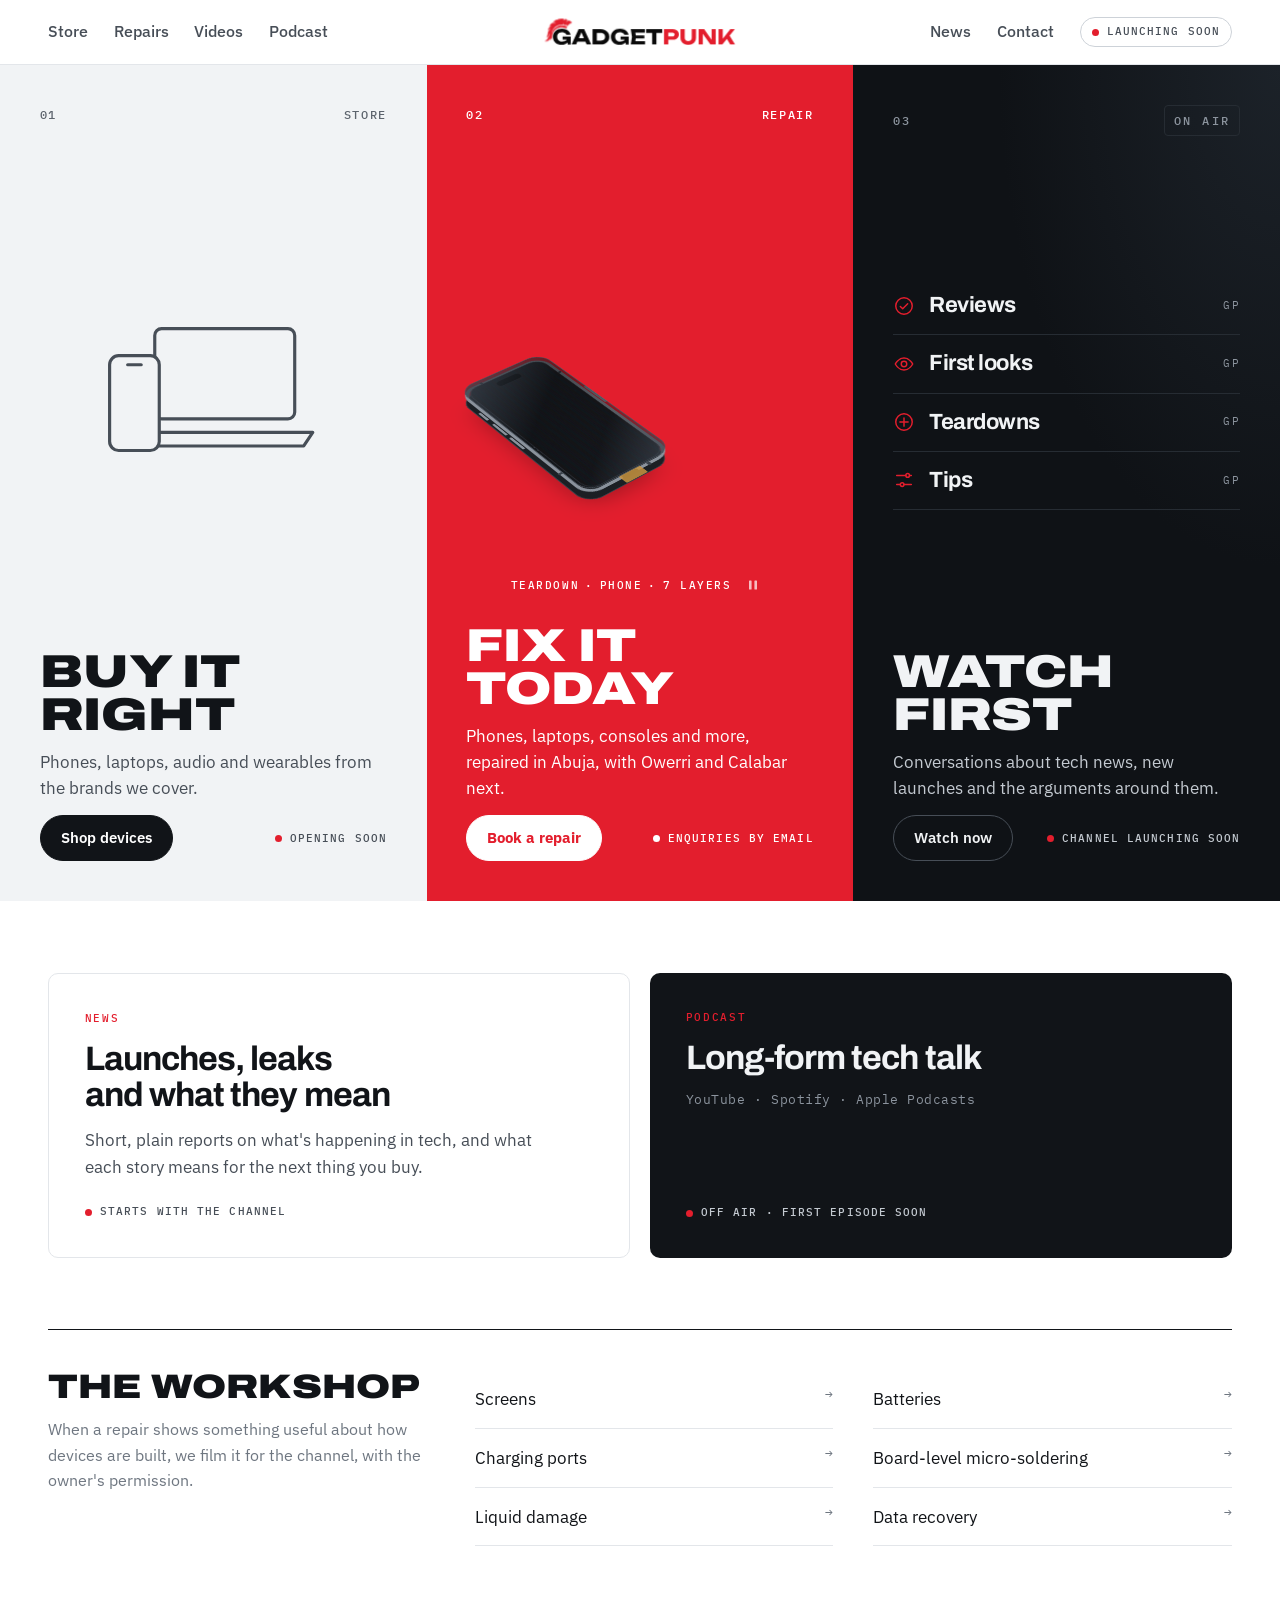
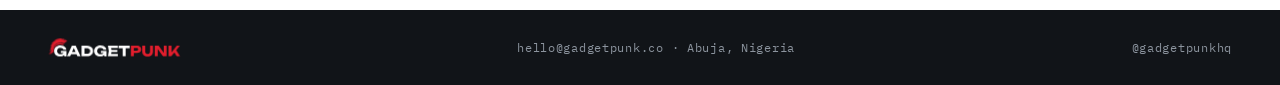
==== commit 1c24cca9: "Animate the wordmark and brandmark Co-Authored-By: Claude Opus 5.5 <noreply@anthropic.com> Claude-S" ====
--- a/index.html
+++ b/index.html
@@ -31,7 +31,8 @@
     --f-display: "Archivo", "Arial Narrow", "Helvetica Neue", Arial, sans-serif;
     --f-body: "IBM Plex Sans", "Segoe UI", system-ui, sans-serif;
     --f-mono: "IBM Plex Mono", ui-monospace, "SF Mono", Menlo, monospace;
-    --gutter: clamp(20px, 6.25vw, 120px);
+    --gutter: clamp(20px, 3.75vw, 72px);
+    --hdr: clamp(64px, 5vw, 88px);
   }
 
   *, *::before, *::after { box-sizing: border-box; }
@@ -55,7 +56,7 @@
   p, h1, h2, h3, ul { margin: 0; }
   img, svg { max-width: 100%; }
   [hidden] { display: none !important; }
-  :where(section, article)[id] { scroll-margin-top: 96px; }
+  :where(section, article, footer)[id] { scroll-margin-top: calc(var(--hdr) + 16px); }
 
   .sprite { position: absolute; width: 0; height: 0; overflow: hidden; }
   .wrap { width: 100%; padding-inline: var(--gutter); }
@@ -83,12 +84,12 @@
 
   .dot { flex: none; width: 7px; height: 7px; border-radius: 50%; background: var(--red); }
 
-  .h2 {
+  .wide {
     font-family: var(--f-display);
-    font-weight: 700;
-    font-size: clamp(1.8rem, 2.8vw, 3.4rem);
-    line-height: 1.06;
-    letter-spacing: -0.028em;
+    font-stretch: 125%;
+    font-weight: 900;
+    line-height: 0.92;
+    text-transform: uppercase;
     text-wrap: balance;
   }
 
@@ -102,15 +103,14 @@
     border-radius: 999px;
     background: var(--ink);
     color: #FFFFFF;
-    font-size: clamp(0.92rem, 0.85rem + 0.15vw, 1.05rem);
+    font-size: clamp(0.88rem, 0.82rem + 0.15vw, 1.02rem);
     font-weight: 600;
     text-decoration: none;
-    transition: opacity 0.15s ease;
+    white-space: nowrap;
+    transition: opacity 0.15s ease, border-color 0.15s ease;
   }
 
   .btn:hover { opacity: 0.86; }
-  .btn.ghost { background: transparent; color: var(--ink); border-color: var(--line-2); }
-  .btn.ghost:hover { opacity: 1; border-color: var(--ink-2); }
 
   /* ---------- header ---------- */
 
@@ -131,41 +131,15 @@
   .top.is-scrolled { box-shadow: 0 8px 24px rgba(17, 20, 24, 0.06); }
 
   .top-inner {
-    display: flex;
+    display: grid;
+    grid-template-columns: 1fr auto 1fr;
     align-items: center;
-    justify-content: space-between;
-    gap: 24px;
-    min-height: clamp(60px, 4.7vw, 84px);
-  }
-
-  .brand { position: relative; display: flex; align-items: center; height: 44px; text-decoration: none; }
-
-  .brand-word {
-    display: block;
-    height: clamp(23.4px, 2.02vw, 36.1px);
-    width: auto;
-    aspect-ratio: 937.58 / 135.08;
-    transition: opacity 0.2s ease;
-  }
-
-  .brand-mark {
-    position: absolute;
-    left: 0;
-    top: 50%;
-    height: clamp(34px, 2.87vw, 46.8px);
-    width: auto;
-    aspect-ratio: 140.11 / 135.08;
-    transform: translateY(-50%);
-    opacity: 0;
-    transition: opacity 0.2s ease;
-  }
-
-  /* the logo coming in plays its own intro, so it shows at once; the one leaving fades out */
-  .is-scrolled .brand-word { opacity: 0; }
-  .is-scrolled .brand-mark { opacity: 1; transition: none; }
-  .top:not(.is-scrolled) .brand-word { transition: none; }
-
-  .nav { display: flex; align-items: center; gap: clamp(20px, 2.2vw, 40px); }
+    column-gap: 24px;
+    min-height: var(--hdr);
+  }
+
+  .nav { display: flex; align-items: center; gap: clamp(18px, 2vw, 40px); }
+  .nav-r { justify-content: flex-end; }
 
   .nav a {
     padding-block: 8px;
@@ -178,10 +152,54 @@
 
   .nav a:hover { color: var(--ink); }
 
+  .pill {
+    display: inline-flex;
+    align-items: center;
+    gap: 8px;
+    padding: 5px 11px;
+    border: 1px solid var(--line-2);
+    border-radius: 999px;
+    font-family: var(--f-mono);
+    font-size: 11px;
+    font-weight: 500;
+    letter-spacing: 0.1em;
+    text-transform: uppercase;
+    white-space: nowrap;
+    color: var(--ink-2);
+  }
+
+  .brand { position: relative; display: grid; place-items: center; height: 48px; text-decoration: none; }
+
+  .brand-word {
+    display: block;
+    height: clamp(23.4px, 2.16vw, 40.4px);
+    width: auto;
+    aspect-ratio: 937.58 / 135.08;
+    transition: opacity 0.2s ease;
+  }
+
+  .brand-mark {
+    position: absolute;
+    left: 50%;
+    top: 50%;
+    height: clamp(36.1px, 3.08vw, 51px);
+    width: auto;
+    aspect-ratio: 140.11 / 135.08;
+    transform: translate(-50%, -50%);
+    opacity: 0;
+    transition: opacity 0.2s ease;
+  }
+
+  /* the logo coming in plays its own intro, so it shows at once; the one leaving fades out */
+  .is-scrolled .brand-word { opacity: 0; }
+  .is-scrolled .brand-mark { opacity: 1; transition: none; }
+  .top:not(.is-scrolled) .brand-word { transition: none; }
+
   .menu-btn, .close-btn {
     place-items: center;
     width: 44px;
     height: 44px;
+    margin-left: -10px;
     padding: 0;
     border: 0;
     background: none;
@@ -189,13 +207,19 @@
     cursor: pointer;
   }
 
-  .menu-btn { display: none; margin-right: -10px; }
-  .close-btn { display: grid; margin-right: -10px; }
+  .menu-btn { display: none; }
+  .close-btn { display: grid; }
   .menu-btn svg, .close-btn svg { width: 22px; height: 22px; }
-
-  @media (max-width: 900px) {
+  .pill-mobile { display: none; }
+
+  @media (max-width: 1020px) {
     .nav { display: none; }
     .menu-btn { display: grid; }
+    .pill-mobile { display: inline-flex; justify-self: end; }
+  }
+
+  @media (max-width: 520px) {
+    .pill-mobile { display: none; }
   }
 
   /* ---------- menu drawer ---------- */
@@ -224,7 +248,7 @@
     position: absolute;
     top: 0;
     bottom: 0;
-    right: 0;
+    left: 0;
     display: flex;
     flex-direction: column;
     width: min(320px, 86vw);
@@ -232,13 +256,14 @@
     padding: calc(8px + env(safe-area-inset-top, 0px)) 24px calc(28px + env(safe-area-inset-bottom, 0px));
     background: #FFFFFF;
     box-shadow: 0 0 40px rgba(17, 20, 24, 0.18);
-    transform: translateX(100%);
+    transform: translateX(-100%);
     transition: transform 0.225s cubic-bezier(0, 0, 0.2, 1);
   }
 
   .drawer.is-open .drawer-panel { transform: none; }
 
   .drawer-top { display: flex; align-items: center; justify-content: space-between; min-height: 56px; }
+  .drawer-top .close-btn { order: -1; }
   .drawer-top svg.logo { display: block; height: 21.3px; width: auto; aspect-ratio: 937.58 / 135.08; }
 
   .drawer-nav { display: flex; flex-direction: column; padding-block: 16px 32px; }
@@ -257,55 +282,12 @@
   .drawer-socials a { font-size: 0.92rem; color: var(--ink-2); text-decoration: none; }
   .drawer-socials a:hover { color: var(--ink); }
 
-  /* ---------- hero ---------- */
-
-  .hero {
-    display: grid;
-    grid-template-columns: minmax(0, 1.05fr) minmax(0, 1fr);
-    align-items: center;
-    gap: 24px clamp(32px, 3.2vw, 72px);
-    padding-block: clamp(32px, 3.75vw, 76px) clamp(20px, 1.9vw, 40px);
-  }
-
-  .hero-copy { display: flex; flex-direction: column; align-items: flex-start; gap: clamp(20px, 1.7vw, 32px); }
-
-  .pill {
-    display: inline-flex;
-    align-items: center;
-    gap: 8px;
-    padding: 6px 13px;
-    border: 1px solid var(--line-2);
-    border-radius: 999px;
-    font-family: var(--f-mono);
-    font-size: 11px;
-    font-weight: 500;
-    letter-spacing: 0.1em;
-    text-transform: uppercase;
-    color: var(--ink-2);
-  }
-
-  h1 {
-    font-family: var(--f-display);
-    font-weight: 700;
-    font-size: clamp(2.5rem, 5.15vw, 7rem);
-    line-height: 0.98;
-    letter-spacing: -0.038em;
-    text-wrap: balance;
-  }
-
-  .lede { max-width: 52ch; font-size: clamp(1rem, 0.9rem + 0.3vw, 1.35rem); color: var(--ink-2); }
-
-  .actions { display: flex; flex-wrap: wrap; gap: 12px; }
-
-  .hero-art { height: clamp(360px, 33vw, 660px); }
-  .hero-art .td { height: 100%; }
-
-  /* ---------- doors ---------- */
+  /* ---------- the three doors ---------- */
 
   .doors {
     display: grid;
     grid-template-columns: repeat(3, minmax(0, 1fr));
-    gap: clamp(12px, 1.56vw, 28px);
+    height: clamp(600px, calc(100svh - var(--hdr)), 920px);
   }
 
   .door {
@@ -313,70 +295,60 @@
     flex-direction: column;
     justify-content: space-between;
     gap: 24px;
-    min-height: clamp(360px, 31.25vw, 580px);
-    padding: clamp(22px, 2.2vw, 40px);
-    border-radius: 10px;
+    min-width: 0;
+    padding: clamp(24px, 3.1vw, 60px);
   }
 
   .door-top {
+    display: flex;
+    align-items: center;
+    justify-content: space-between;
+    gap: 16px;
+    font-family: var(--f-mono);
+    font-size: 12px;
+    font-weight: 500;
+    letter-spacing: 0.14em;
+    text-transform: uppercase;
+  }
+
+  .door-foot { display: flex; flex-direction: column; gap: 14px; }
+
+  .door-title { font-size: clamp(2rem, 3.6vw, 4.6rem); }
+
+  .door-text { max-width: 44ch; font-size: clamp(0.95rem, 0.86rem + 0.22vw, 1.15rem); line-height: 1.55; }
+
+  .door-row {
     display: flex;
     flex-wrap: wrap;
     align-items: center;
     justify-content: space-between;
-    gap: 8px 16px;
-    font-family: var(--f-mono);
-    font-size: 11px;
-    font-weight: 500;
-    letter-spacing: 0.14em;
-    text-transform: uppercase;
-  }
-
-  .door-foot { display: flex; flex-direction: column; align-items: flex-start; gap: 12px; }
-
-  .door-title {
-    font-family: var(--f-display);
-    font-weight: 700;
-    font-size: clamp(1.5rem, 2.2vw, 2.6rem);
-    line-height: 1.06;
-    letter-spacing: -0.028em;
-    text-wrap: balance;
-  }
-
-  .door p { font-size: clamp(0.95rem, 0.86rem + 0.2vw, 1.12rem); line-height: 1.55; }
+    gap: 12px 16px;
+  }
 
   .door-store { background: var(--stage); color: var(--ink); }
-  .door-store .door-top { color: var(--ink-2); }
-  .door-store .door-art { display: flex; justify-content: center; color: var(--ink-2); }
-  .door-store .door-art svg { width: 56%; height: auto; }
-
-  .textlink {
-    padding-bottom: 1px;
-    border-bottom: 1px solid currentColor;
-    font-weight: 600;
-    font-size: clamp(0.95rem, 0.86rem + 0.2vw, 1.12rem);
-    text-decoration: none;
-  }
+  .door-store .door-top { color: #5D646D; }
+  .door-store .door-text { color: var(--ink-2); }
+
+  .door-art {
+    display: flex;
+    flex: 1 1 auto;
+    align-items: center;
+    justify-content: center;
+    min-height: 0;
+    color: var(--ink-2);
+  }
+
+  .door-art svg { width: 78%; max-width: 520px; height: auto; max-height: 100%; }
 
   .door-repair { background: var(--red); color: #FFFFFF; }
+  .door-repair .door-top, .door-repair .status { color: #FFFFFF; }
   .door-repair .dot { background: #FFFFFF; }
-  .door-repair .status { color: #FFFFFF; }
-
-  .chips { display: flex; flex-wrap: wrap; gap: 8px; padding: 0; list-style: none; }
-
-  .chips li {
-    padding: 6px 13px;
-    border: 1px solid rgba(255, 255, 255, 0.6);
-    border-radius: 999px;
-    font-family: var(--f-mono);
-    font-size: 12px;
-  }
-
-  .btn.white { background: #FFFFFF; border-color: #FFFFFF; color: var(--red); font-weight: 600; text-align: center; }
+  .door-repair .td { flex: 1 1 auto; min-height: 240px; margin-inline: calc(-1 * clamp(24px, 3.1vw, 60px)); }
+
+  .btn.white { background: #FFFFFF; border-color: #FFFFFF; color: var(--red); font-weight: 700; }
 
   .door-media {
-    position: relative;
     background: radial-gradient(110% 100% at 100% 0%, #1C2229 0%, #0F1216 60%);
-    border: 1px solid #262C33;
     color: #F1F3F5;
   }
 
@@ -389,160 +361,115 @@
     letter-spacing: 0.2em;
   }
 
-  .door-media .door-art { display: flex; justify-content: center; }
-
-  .play {
-    display: grid;
-    place-items: center;
-    width: clamp(56px, 5vw, 84px);
-    aspect-ratio: 1;
-    border-radius: 50%;
-    background: var(--red);
-    color: #FFFFFF;
-  }
-
-  .play svg { width: 34%; height: auto; margin-left: 6%; }
-
-  .door-media .mono { font-family: var(--f-mono); font-size: 12.5px; letter-spacing: 0.04em; color: #8C949E; }
-
-  /* ---------- videos ---------- */
-
-  .sec { padding-top: clamp(64px, 7.5vw, 150px); }
-
-  .sec-head {
+  .shows { display: flex; flex-direction: column; justify-content: center; padding: 0; list-style: none; }
+
+  .shows li {
     display: flex;
-    flex-wrap: wrap;
-    align-items: flex-end;
-    justify-content: space-between;
-    gap: 12px 24px;
-    padding-bottom: 18px;
-    margin-bottom: 28px;
-    border-bottom: 1px solid var(--line);
-  }
-
-  .sec-head > div { display: flex; flex-direction: column; gap: 8px; }
-
-  .tiles { display: grid; grid-template-columns: repeat(4, minmax(0, 1fr)); gap: clamp(14px, 1.56vw, 28px); }
-
-  .vid { display: flex; flex-direction: column; gap: 12px; }
-  .vid p { font-size: clamp(0.92rem, 0.85rem + 0.18vw, 1.08rem); line-height: 1.55; color: var(--ink-2); }
-
-  .tile {
-    position: relative;
-    aspect-ratio: 16 / 9;
-    max-width: 100%;
-    overflow: hidden;
-    border: 1px solid #262C33;
-    border-radius: 8px;
-    background: radial-gradient(120% 90% at 85% 8%, #1C2229 0%, #0F1216 62%);
-    color: #F1F3F5;
-  }
-
-  .tile svg { position: absolute; top: 14px; left: 14px; width: 22px; height: 22px; color: var(--red); }
-
-  .tile .gp {
-    position: absolute;
-    top: 15px;
-    right: 14px;
+    align-items: center;
+    gap: 14px;
+    padding-block: clamp(12px, 1.25vw, 22px);
+    border-bottom: 1px solid #262C33;
+  }
+
+  .shows svg { flex: none; width: 22px; height: 22px; color: var(--red); }
+
+  .shows h3 {
+    font-family: var(--f-display);
+    font-weight: 700;
+    font-size: clamp(1.2rem, 1.72vw, 2.1rem);
+    letter-spacing: -0.02em;
+    line-height: 1.15;
+  }
+
+  .shows .gp {
+    margin-left: auto;
     font-family: var(--f-mono);
-    font-size: 10.5px;
+    font-size: 11px;
     letter-spacing: 0.14em;
     color: #8C949E;
   }
 
-  .tile h3 {
-    position: absolute;
-    left: 14px;
-    bottom: 11px;
+  .door-media .door-text { color: #C4CAD1; }
+  .door-media .status { color: #C4CAD1; }
+
+  .btn.line { background: transparent; border-color: #474E57; color: #F1F3F5; }
+  .btn.line:hover { opacity: 1; border-color: #8C949E; }
+
+  /* ---------- news and podcast ---------- */
+
+  .duo {
+    display: grid;
+    grid-template-columns: repeat(2, minmax(0, 1fr));
+    gap: clamp(12px, 1.56vw, 28px);
+    padding-top: clamp(48px, 5.6vw, 112px);
+  }
+
+  .card {
+    display: flex;
+    flex-direction: column;
+    gap: 14px;
+    min-height: clamp(240px, 21.9vw, 420px);
+    padding: clamp(24px, 2.8vw, 56px);
+    border-radius: 10px;
+  }
+
+  .card-title {
     font-family: var(--f-display);
     font-weight: 700;
-    font-size: clamp(1.1rem, 1.72vw, 2rem);
-    letter-spacing: -0.02em;
-  }
-
-  /* ---------- contact ---------- */
-
-  .contact-sec { margin-top: clamp(64px, 7.5vw, 150px); }
-
-  .contact {
+    font-size: clamp(1.6rem, 2.65vw, 3.3rem);
+    line-height: 1.06;
+    letter-spacing: -0.028em;
+    text-wrap: balance;
+  }
+
+  .card .status { margin-top: auto; padding-top: 8px; }
+
+  .news { border: 1px solid var(--line); }
+  .news p.body { max-width: 48ch; font-size: clamp(1rem, 0.9rem + 0.2vw, 1.2rem); color: var(--ink-2); }
+
+  .podcast { background: var(--ink); color: #F1F3F5; }
+  .podcast .mono { font-family: var(--f-mono); font-size: 13px; letter-spacing: 0.04em; color: #8C949E; }
+  .podcast .status { color: #C4CAD1; }
+
+  /* ---------- workshop ---------- */
+
+  .shop-sec { padding-top: clamp(48px, 5.6vw, 112px); }
+
+  .workshop {
     display: grid;
-    grid-template-columns: minmax(0, 1.2fr) minmax(0, 1fr);
-    gap: 40px;
-    padding-top: 28px;
-    border-top: 1px solid var(--line);
-  }
-
-  .contact-main { display: flex; flex-direction: column; gap: 14px; }
-
-  .addr-row {
-    display: flex;
-    flex-wrap: wrap;
-    align-items: center;
-    gap: 12px;
-    padding: 16px 18px;
-    border-radius: 10px;
-    background: var(--stage);
-  }
-
-  #addr {
-    font-family: var(--f-mono);
-    font-size: clamp(1rem, 0.9rem + 0.4vw, 1.4rem);
-    font-weight: 500;
-    user-select: all;
-    word-break: break-all;
-  }
-
-  #copy {
-    margin-left: auto;
-    padding: 8px 16px;
-    border: 0;
-    border-radius: 999px;
-    background: var(--ink);
-    color: #FFFFFF;
-    font-family: var(--f-body);
-    font-size: 14px;
-    font-weight: 600;
-    cursor: pointer;
-  }
-
-  #copy:hover { opacity: 0.86; }
-  #copy[data-done="1"] { background: var(--red); }
-
-  .note { max-width: 52ch; font-size: 15px; line-height: 1.55; color: var(--muted); }
-
-  .follow { display: flex; flex-direction: column; gap: 8px; }
-
-  .handles {
+    grid-template-columns: minmax(0, 1fr) minmax(0, 2fr);
+    gap: 32px 48px;
+    padding-block: 40px 64px;
+    border-top: 1px solid var(--ink);
+  }
+
+  .workshop-copy { display: flex; flex-direction: column; gap: 12px; }
+  .workshop-title { font-size: clamp(1.8rem, 2.65vw, 3.3rem); line-height: 1; }
+  .workshop-copy p { max-width: 42ch; font-size: clamp(0.95rem, 0.86rem + 0.2vw, 1.12rem); line-height: 1.55; color: var(--muted); }
+
+  .services {
     display: grid;
     grid-template-columns: repeat(2, minmax(0, 1fr));
-    gap: 1px;
-    overflow: hidden;
-    border: 1px solid var(--line);
-    border-radius: 10px;
-    background: var(--line);
-  }
-
-  .handles a {
+    column-gap: 40px;
+    align-content: start;
+    padding: 0;
+    list-style: none;
+  }
+
+  .services a {
     display: flex;
-    flex-direction: column;
-    gap: 2px;
-    padding: 14px 16px;
-    background: #FFFFFF;
+    justify-content: space-between;
+    gap: 16px;
+    padding-block: 15px;
+    border-bottom: 1px solid var(--line);
+    font-size: clamp(1rem, 0.92rem + 0.2vw, 1.2rem);
     text-decoration: none;
-    transition: background-color 0.15s ease;
-  }
-
-  .handles a:hover { background: var(--stage); }
-
-  .plat {
-    font-family: var(--f-mono);
-    font-size: 10.5px;
-    letter-spacing: 0.12em;
-    text-transform: uppercase;
-    color: var(--muted);
-  }
-
-  .handle { font-family: var(--f-display); font-weight: 600; font-size: 16px; }
+    transition: color 0.15s ease, border-color 0.15s ease;
+  }
+
+  .services a span { font-family: var(--f-mono); font-size: 13px; color: var(--muted); transition: transform 0.15s ease, color 0.15s ease; }
+  .services a:hover { border-color: var(--ink); }
+  .services a:hover span { color: var(--red); transform: translateX(3px); }
 
   /* ---------- footer ---------- */
 
@@ -552,40 +479,39 @@
     align-items: center;
     justify-content: space-between;
     gap: 12px 24px;
-    margin-top: 56px;
-    padding-block: 28px 40px;
+    padding-block: 28px calc(28px + env(safe-area-inset-bottom, 0px));
+    background: var(--ink);
+    color: #8C949E;
     font-family: var(--f-mono);
     font-size: 12px;
     letter-spacing: 0.06em;
-    color: var(--muted);
+    --logo-ink: #FFFFFF;
   }
 
   .foot svg { display: block; height: 19.1px; width: auto; aspect-ratio: 937.58 / 135.08; }
+  .foot a { text-decoration: none; }
+  .foot a:hover { color: #F1F3F5; }
 
   :where(a, button):focus-visible { outline: 2px solid var(--red); outline-offset: 3px; }
+  .door-repair :where(a, button):focus-visible { outline-color: #FFFFFF; }
 
   /* ---------- smaller screens ---------- */
 
-  @media (max-width: 1100px) {
-    .doors { grid-template-columns: minmax(0, 1fr) minmax(0, 1fr); }
-    .door-media { grid-column: span 2; min-height: 300px; }
-    .tiles { grid-template-columns: repeat(2, minmax(0, 1fr)); }
-  }
-
   @media (max-width: 860px) {
-    .hero { grid-template-columns: minmax(0, 1fr); }
-    .hero-art { height: clamp(300px, 72vw, 460px); }
-    .contact { grid-template-columns: minmax(0, 1fr); gap: 24px; }
-  }
-
-  @media (max-width: 640px) {
-    .doors { grid-template-columns: minmax(0, 1fr); }
-    .door-media { grid-column: auto; }
-    .door { min-height: 320px; }
-    .tiles { gap: 20px 12px; }
-    .tile h3 { left: 12px; bottom: 9px; }
-    .tile svg { top: 11px; left: 11px; width: 18px; height: 18px; }
-    .tile .gp { top: 12px; right: 11px; }
+    .doors { grid-template-columns: minmax(0, 1fr); height: auto; }
+    .door { min-height: 440px; }
+    .door-store .door-art { min-height: 200px; }
+    .door-store .door-art svg { width: 70%; }
+    .door-repair { min-height: 620px; }
+    .door-repair .td { min-height: 320px; }
+    .duo { grid-template-columns: minmax(0, 1fr); }
+    .workshop { grid-template-columns: minmax(0, 1fr); }
+  }
+
+  @media (max-width: 560px) {
+    .door-repair { min-height: 560px; }
+    .door-repair .td { min-height: 280px; }
+    .services { grid-template-columns: minmax(0, 1fr); }
   }
 
   @media (prefers-reduced-motion: reduce) {
@@ -750,39 +676,43 @@
 
 <header class="top" id="siteTop">
   <div class="wrap top-inner">
+    <nav class="nav" aria-label="Shop and watch">
+      <a href="#store">Store</a>
+      <a href="#repairs">Repairs</a>
+      <a href="#media">Videos</a>
+      <a href="#podcast">Podcast</a>
+    </nav>
+    <button class="menu-btn" type="button" data-menu aria-controls="menu" aria-expanded="false" aria-label="Open menu">
+      <svg viewBox="0 0 24 24" fill="none" stroke="currentColor" stroke-width="1.8" stroke-linecap="round" aria-hidden="true"><path d="M4 7h16M4 12h16M4 17h16"/></svg>
+    </button>
     <a class="brand" href="#top" aria-label="GadgetPunk, back to top">
       <svg class="gpl brand-word is-anim" viewBox="-39.76 -129.44 937.58 135.08" aria-hidden="true" focusable="false"><mask id="gpm-hw" maskUnits="userSpaceOnUse" x="-300" y="-300" width="700" height="600"><path class="gpl-arc" d="M142.48 -68.4A100 100 0 1 0 -31.43 24.07" pathLength="1" fill="none" stroke="#fff" stroke-width="200"/></mask><g mask="url(#gpm-hw)"><use class="gpl-plume" href="#gp-plume"/></g><use class="gpl-g" href="#gp-g"/><g clip-path="url(#gp-base)"><use class="gpl-l" href="#gp-l-a" style="animation-delay:0.700s"/><use class="gpl-l" href="#gp-l-d" style="animation-delay:0.775s"/><use class="gpl-l" href="#gp-l-g" style="animation-delay:0.850s"/><use class="gpl-l" href="#gp-l-e" style="animation-delay:0.925s"/><use class="gpl-l" href="#gp-l-t" style="animation-delay:1.000s"/><use class="gpl-l gpl-red" href="#gp-l-p" style="animation-delay:1.155s"/><use class="gpl-l gpl-red" href="#gp-l-u" style="animation-delay:1.230s"/><use class="gpl-l gpl-red" href="#gp-l-n" style="animation-delay:1.305s"/><use class="gpl-l gpl-red" href="#gp-l-k" style="animation-delay:1.380s"/></g></svg>
       <svg class="gpl brand-mark" viewBox="-39.76 -129.44 140.11 135.08" aria-hidden="true" focusable="false"><mask id="gpm-hm" maskUnits="userSpaceOnUse" x="-300" y="-300" width="700" height="600"><path class="gpl-arc" d="M142.48 -68.4A100 100 0 1 0 -31.43 24.07" pathLength="1" fill="none" stroke="#fff" stroke-width="200"/></mask><g mask="url(#gpm-hm)"><use class="gpl-plume" href="#gp-plume"/></g><use class="gpl-g" href="#gp-g"/></svg>
     </a>
-    <nav class="nav" aria-label="Sections">
-      <a href="#videos">Videos</a>
-      <a href="#media">News</a>
-      <a href="#media">Podcast</a>
-      <a href="#store">Store</a>
-      <a href="#repairs">Repairs</a>
+    <nav class="nav nav-r" aria-label="News and contact">
+      <a href="#news">News</a>
       <a href="#contact">Contact</a>
+      <span class="pill"><span class="dot"></span>Launching soon</span>
     </nav>
-    <button class="menu-btn" type="button" data-menu aria-controls="menu" aria-expanded="false" aria-label="Open menu">
-      <svg viewBox="0 0 24 24" fill="none" stroke="currentColor" stroke-width="1.8" stroke-linecap="round" aria-hidden="true"><path d="M4 7h16M4 12h16M4 17h16"/></svg>
-    </button>
+    <span class="pill pill-mobile"><span class="dot"></span>Launching soon</span>
   </div>
 </header>
 
-<aside class="drawer" id="menu" aria-hidden="true" data-wide="(min-width: 901px)">
+<aside class="drawer" id="menu" aria-hidden="true" data-wide="(min-width: 1021px)">
   <div class="drawer-bg" data-close></div>
   <div class="drawer-panel" role="dialog" aria-modal="true" aria-label="Menu">
     <div class="drawer-top">
-      <svg class="gpl logo" viewBox="-39.76 -129.44 937.58 135.08" aria-hidden="true" focusable="false"><mask id="gpm-dr" maskUnits="userSpaceOnUse" x="-300" y="-300" width="700" height="600"><path class="gpl-arc" d="M142.48 -68.4A100 100 0 1 0 -31.43 24.07" pathLength="1" fill="none" stroke="#fff" stroke-width="200"/></mask><g mask="url(#gpm-dr)"><use class="gpl-plume" href="#gp-plume"/></g><use class="gpl-g" href="#gp-g"/><g clip-path="url(#gp-base)"><use class="gpl-l" href="#gp-l-a" style="animation-delay:0.700s"/><use class="gpl-l" href="#gp-l-d" style="animation-delay:0.775s"/><use class="gpl-l" href="#gp-l-g" style="animation-delay:0.850s"/><use class="gpl-l" href="#gp-l-e" style="animation-delay:0.925s"/><use class="gpl-l" href="#gp-l-t" style="animation-delay:1.000s"/><use class="gpl-l gpl-red" href="#gp-l-p" style="animation-delay:1.155s"/><use class="gpl-l gpl-red" href="#gp-l-u" style="animation-delay:1.230s"/><use class="gpl-l gpl-red" href="#gp-l-n" style="animation-delay:1.305s"/><use class="gpl-l gpl-red" href="#gp-l-k" style="animation-delay:1.380s"/></g></svg>
       <button class="close-btn" id="menuClose" type="button" aria-label="Close menu">
         <svg viewBox="0 0 24 24" fill="none" stroke="currentColor" stroke-width="1.8" stroke-linecap="round" aria-hidden="true"><path d="M6 6l12 12M18 6L6 18"/></svg>
       </button>
+      <svg class="gpl logo" viewBox="-39.76 -129.44 937.58 135.08" aria-hidden="true" focusable="false"><mask id="gpm-dr" maskUnits="userSpaceOnUse" x="-300" y="-300" width="700" height="600"><path class="gpl-arc" d="M142.48 -68.4A100 100 0 1 0 -31.43 24.07" pathLength="1" fill="none" stroke="#fff" stroke-width="200"/></mask><g mask="url(#gpm-dr)"><use class="gpl-plume" href="#gp-plume"/></g><use class="gpl-g" href="#gp-g"/><g clip-path="url(#gp-base)"><use class="gpl-l" href="#gp-l-a" style="animation-delay:0.700s"/><use class="gpl-l" href="#gp-l-d" style="animation-delay:0.775s"/><use class="gpl-l" href="#gp-l-g" style="animation-delay:0.850s"/><use class="gpl-l" href="#gp-l-e" style="animation-delay:0.925s"/><use class="gpl-l" href="#gp-l-t" style="animation-delay:1.000s"/><use class="gpl-l gpl-red" href="#gp-l-p" style="animation-delay:1.155s"/><use class="gpl-l gpl-red" href="#gp-l-u" style="animation-delay:1.230s"/><use class="gpl-l gpl-red" href="#gp-l-n" style="animation-delay:1.305s"/><use class="gpl-l gpl-red" href="#gp-l-k" style="animation-delay:1.380s"/></g></svg>
     </div>
     <nav class="drawer-nav" aria-label="Sections">
-      <a href="#videos">Videos</a>
-      <a href="#media">News</a>
-      <a href="#media">Podcast</a>
       <a href="#store">Store</a>
       <a href="#repairs">Repairs</a>
+      <a href="#media">Videos</a>
+      <a href="#podcast">Podcast</a>
+      <a href="#news">News</a>
       <a href="#contact">Contact</a>
     </nav>
     <div class="drawer-socials">
@@ -795,18 +725,27 @@
 </aside>
 
 <main>
-  <section class="hero wrap">
-    <div class="hero-copy">
-      <p class="pill"><span class="dot"></span>Launching soon</p>
-      <h1>Reviews, news, teardowns and a store.</h1>
-      <p class="lede">We test the gadgets worth talking about, report on the tech that's coming next, open devices up to show how they work, and sell the gear we'd use ourselves. Based in Abuja, Nigeria.</p>
-      <div class="actions">
-        <a class="btn" href="#videos">See what's coming</a>
-        <a class="btn ghost" href="#contact">Get in touch</a>
+  <h1 class="sprite">GadgetPunk: buy it right, fix it today, watch first</h1>
+
+  <section class="doors" aria-label="Store, repairs and media">
+    <article class="door door-store" id="store">
+      <div class="door-top"><span>01</span><span>Store</span></div>
+      <div class="door-art" aria-hidden="true">
+        <svg viewBox="0 0 120 80" fill="none" stroke="currentColor" stroke-width="1.4" stroke-linecap="round" stroke-linejoin="round"><rect x="34" y="14" width="62" height="40" rx="3"/><path d="M26 60h78l-4 6H30z"/><rect x="14" y="26" width="22" height="42" rx="4" fill="#F1F3F5"/><path d="M22 30h6"/></svg>
       </div>
-    </div>
-    <div class="hero-art">
-      <div class="td" data-teardown data-theme="light">
+      <div class="door-foot">
+        <h2 class="wide door-title">Buy it right</h2>
+        <p class="door-text">Phones, laptops, audio and wearables from the brands we cover.</p>
+        <div class="door-row">
+          <a class="btn" href="mailto:hello@gadgetpunk.co?subject=Store%20enquiry">Shop devices</a>
+          <span class="status"><span class="dot"></span>Opening soon</span>
+        </div>
+      </div>
+    </article>
+
+    <article class="door door-repair" id="repairs">
+      <div class="door-top"><span>02</span><span>Repair</span></div>
+      <div class="td" data-teardown data-theme="red">
         <div class="td-view" aria-hidden="true">
 <div class="td-stage is-on" data-dev="phone"><div class="td-z"><div class="dev" style="width:136px;height:280px;--tx:-101.0px;--ty:98.5px">
 <div class="sh" style="inset:10px;border-radius:30px;background:rgba(0,0,0,.28);filter:blur(18px)"></div>
@@ -1060,106 +999,72 @@
         </div>
         <div class="td-cap"><span>Teardown</span><span aria-hidden="true">·</span><b data-td-name>Phone</b><span aria-hidden="true">·</span><span data-td-layers>7 layers</span><button class="td-pause" type="button" aria-label="Pause teardowns"><svg class="i-pause" viewBox="0 0 12 12" fill="currentColor" aria-hidden="true"><rect x="2" y="1.5" width="2.6" height="9" rx="0.6"/><rect x="7.4" y="1.5" width="2.6" height="9" rx="0.6"/></svg><svg class="i-play" viewBox="0 0 12 12" fill="currentColor" aria-hidden="true"><path d="M3 1.6v8.8L10.4 6z"/></svg></button></div>
       </div>
-    </div>
-  </section>
-
-  <section class="doors wrap" aria-label="Store, repairs and media">
-    <article class="door door-store" id="store">
-      <div class="door-top"><span>01 · Store</span><span class="status"><span class="dot"></span>Opening soon</span></div>
-      <div class="door-art" aria-hidden="true">
-        <svg viewBox="0 0 120 80" fill="none" stroke="currentColor" stroke-width="1.6" stroke-linecap="round" stroke-linejoin="round"><rect x="34" y="14" width="62" height="40" rx="3"/><path d="M26 60h78l-4 6H30z"/><rect x="14" y="26" width="22" height="42" rx="4" fill="#F1F3F5"/><path d="M22 30h6"/></svg>
-      </div>
       <div class="door-foot">
-        <h2 class="door-title">Devices, accessories and our own gear</h2>
-        <a class="textlink" href="mailto:hello@gadgetpunk.co?subject=Store%20enquiry">Browse the store</a>
+        <h2 class="wide door-title">Fix it today</h2>
+        <p class="door-text">Phones, laptops, consoles and more, repaired in Abuja, with Owerri and Calabar next.</p>
+        <div class="door-row">
+          <a class="btn white" href="mailto:hello@gadgetpunk.co?subject=Repair%20booking">Book a repair</a>
+          <span class="status"><span class="dot"></span>Enquiries by email</span>
+        </div>
       </div>
     </article>
 
-    <article class="door door-repair" id="repairs">
-      <div class="door-top"><span>02 · Repairs</span><span class="status"><span class="dot"></span>Enquiries by email</span></div>
-      <ul class="chips" aria-label="Repairs we do">
-        <li>Screens</li>
-        <li>Batteries</li>
-        <li>Charging ports</li>
-        <li>Board-level micro-soldering</li>
-        <li>Liquid damage</li>
-        <li>Data recovery</li>
+    <article class="door door-media" id="media">
+      <div class="door-top"><span>03</span><span class="onair">On air</span></div>
+      <ul class="shows">
+        <li><svg viewBox="0 0 24 24" fill="none" stroke="currentColor" stroke-width="1.6" stroke-linecap="round" stroke-linejoin="round" aria-hidden="true"><circle cx="12" cy="12" r="9"/><path d="M8 12.5l2.6 2.6L16 9.5"/></svg><h3>Reviews</h3><span class="gp" aria-hidden="true">GP</span></li>
+        <li><svg viewBox="0 0 24 24" fill="none" stroke="currentColor" stroke-width="1.6" stroke-linecap="round" stroke-linejoin="round" aria-hidden="true"><path d="M2.5 12S6 5.5 12 5.5 21.5 12 21.5 12 18 18.5 12 18.5 2.5 12 2.5 12z"/><circle cx="12" cy="12" r="3"/></svg><h3>First looks</h3><span class="gp" aria-hidden="true">GP</span></li>
+        <li><svg viewBox="0 0 24 24" fill="none" stroke="currentColor" stroke-width="1.6" stroke-linecap="round" stroke-linejoin="round" aria-hidden="true"><circle cx="12" cy="12" r="9"/><path d="M12 7.5v9M7.5 12h9"/></svg><h3>Teardowns</h3><span class="gp" aria-hidden="true">GP</span></li>
+        <li><svg viewBox="0 0 24 24" fill="none" stroke="currentColor" stroke-width="1.6" stroke-linecap="round" stroke-linejoin="round" aria-hidden="true"><path d="M4 7h10M18 7h2M4 17h4M12 17h8"/><circle cx="16" cy="7" r="2"/><circle cx="10" cy="17" r="2"/></svg><h3>Tips</h3><span class="gp" aria-hidden="true">GP</span></li>
       </ul>
       <div class="door-foot">
-        <h2 class="door-title">The workshop</h2>
-        <p>Phones, laptops, consoles and more, repaired in Abuja, with Owerri and Calabar next.</p>
-        <a class="btn white" href="mailto:hello@gadgetpunk.co?subject=Repair%20enquiry">Email us the model and the fault</a>
-      </div>
-    </article>
-
-    <article class="door door-media" id="media">
-      <div class="door-top"><span>03 · Media</span><span class="onair">On air</span></div>
-      <div class="door-art" aria-hidden="true">
-        <span class="play"><svg viewBox="0 0 12 12" fill="currentColor"><path d="M2.5 1v10L11 6z"/></svg></span>
-      </div>
-      <div class="door-foot">
-        <h2 class="door-title">Reviews, teardowns and a podcast</h2>
-        <p class="mono">YouTube · Spotify · Apple Podcasts</p>
+        <h2 class="wide door-title">Watch first</h2>
+        <p class="door-text">Conversations about tech news, new launches and the arguments around them.</p>
+        <div class="door-row">
+          <a class="btn line" href="https://www.youtube.com/@gadgetpunkhq" target="_blank" rel="noopener">Watch now</a>
+          <span class="status"><span class="dot"></span>Channel launching soon</span>
+        </div>
       </div>
     </article>
   </section>
 
-  <section class="sec wrap" id="videos">
-    <header class="sec-head">
-      <div>
-        <p class="label">Videos</p>
-        <h2 class="h2">On the channel</h2>
+  <div class="wrap duo">
+    <article class="card news" id="news">
+      <p class="label">News</p>
+      <h2 class="card-title">Launches, leaks and what they mean</h2>
+      <p class="body">Short, plain reports on what's happening in tech, and what each story means for the next thing you buy.</p>
+      <p class="status"><span class="dot"></span>Starts with the channel</p>
+    </article>
+    <article class="card podcast" id="podcast">
+      <p class="label">Podcast</p>
+      <h2 class="card-title">Long-form tech talk</h2>
+      <p class="mono">YouTube · Spotify · Apple Podcasts</p>
+      <p class="status"><span class="dot"></span>Off air · First episode soon</p>
+    </article>
+  </div>
+
+  <section class="wrap shop-sec" aria-labelledby="workshop-title">
+    <div class="workshop">
+      <div class="workshop-copy">
+        <h2 class="wide workshop-title" id="workshop-title">The workshop</h2>
+        <p>When a repair shows something useful about how devices are built, we film it for the channel, with the owner's permission.</p>
       </div>
-      <p class="status"><span class="dot"></span>Channel launching soon</p>
-    </header>
-    <div class="tiles">
-      <article class="vid">
-        <div class="tile"><svg viewBox="0 0 24 24" fill="none" stroke="currentColor" stroke-width="1.6" stroke-linecap="round" stroke-linejoin="round" aria-hidden="true"><circle cx="12" cy="12" r="9"/><path d="M8 12.5l2.6 2.6L16 9.5"/></svg><span class="gp" aria-hidden="true">GP</span><h3>Reviews</h3></div>
-        <p>Full reviews of phones, laptops, audio and the rest, ending in a clear verdict.</p>
-      </article>
-      <article class="vid">
-        <div class="tile"><svg viewBox="0 0 24 24" fill="none" stroke="currentColor" stroke-width="1.6" stroke-linecap="round" stroke-linejoin="round" aria-hidden="true"><path d="M2.5 12S6 5.5 12 5.5 21.5 12 21.5 12 18 18.5 12 18.5 2.5 12 2.5 12z"/><circle cx="12" cy="12" r="3"/></svg><span class="gp" aria-hidden="true">GP</span><h3>First looks</h3></div>
-        <p>Hands-on time with new and unreleased tech, and whether the hype holds up.</p>
-      </article>
-      <article class="vid">
-        <div class="tile"><svg viewBox="0 0 24 24" fill="none" stroke="currentColor" stroke-width="1.6" stroke-linecap="round" stroke-linejoin="round" aria-hidden="true"><circle cx="12" cy="12" r="9"/><path d="M12 7.5v9M7.5 12h9"/></svg><span class="gp" aria-hidden="true">GP</span><h3>Teardowns</h3></div>
-        <p>Devices opened up to show how they're built and what's likely to fail first.</p>
-      </article>
-      <article class="vid">
-        <div class="tile"><svg viewBox="0 0 24 24" fill="none" stroke="currentColor" stroke-width="1.6" stroke-linecap="round" stroke-linejoin="round" aria-hidden="true"><path d="M4 7h10M18 7h2M4 17h4M12 17h8"/><circle cx="16" cy="7" r="2"/><circle cx="10" cy="17" r="2"/></svg><span class="gp" aria-hidden="true">GP</span><h3>Tips</h3></div>
-        <p>Settings and habits that get more out of the gadgets you already own.</p>
-      </article>
+      <ul class="services">
+        <li><a href="mailto:hello@gadgetpunk.co?subject=Repair%3A%20Screen">Screens <span aria-hidden="true">→</span></a></li>
+        <li><a href="mailto:hello@gadgetpunk.co?subject=Repair%3A%20Battery">Batteries <span aria-hidden="true">→</span></a></li>
+        <li><a href="mailto:hello@gadgetpunk.co?subject=Repair%3A%20Charging%20port">Charging ports <span aria-hidden="true">→</span></a></li>
+        <li><a href="mailto:hello@gadgetpunk.co?subject=Repair%3A%20Micro-soldering">Board-level micro-soldering <span aria-hidden="true">→</span></a></li>
+        <li><a href="mailto:hello@gadgetpunk.co?subject=Repair%3A%20Liquid%20damage">Liquid damage <span aria-hidden="true">→</span></a></li>
+        <li><a href="mailto:hello@gadgetpunk.co?subject=Repair%3A%20Data%20recovery">Data recovery <span aria-hidden="true">→</span></a></li>
+      </ul>
     </div>
   </section>
-
-  <section class="contact-sec wrap" id="contact">
-   <div class="contact">
-    <div class="contact-main">
-      <p class="label">Contact</p>
-      <h2 class="h2">Get in touch</h2>
-      <div class="addr-row">
-        <span id="addr">hello@gadgetpunk.co</span>
-        <button id="copy" type="button">Copy</button>
-      </div>
-      <p class="note">For repairs, send the device model and what went wrong. For press and partnerships, tell us what you have in mind.</p>
-    </div>
-    <div class="follow">
-      <p class="label">Follow</p>
-      <div class="handles">
-        <a href="https://www.youtube.com/@gadgetpunkhq" target="_blank" rel="noopener"><span class="plat">YouTube</span><span class="handle">@gadgetpunkhq</span></a>
-        <a href="https://www.instagram.com/gadgetpunkhq" target="_blank" rel="noopener"><span class="plat">Instagram</span><span class="handle">@gadgetpunkhq</span></a>
-        <a href="https://www.tiktok.com/@gadgetpunkhq" target="_blank" rel="noopener"><span class="plat">TikTok</span><span class="handle">@gadgetpunkhq</span></a>
-        <a href="https://x.com/gadgetpunkhq" target="_blank" rel="noopener"><span class="plat">X</span><span class="handle">@gadgetpunkhq</span></a>
-      </div>
-    </div>
-   </div>
-  </section>
 </main>
 
-<footer class="foot wrap">
+<footer class="foot wrap" id="contact">
   <svg class="gpl" viewBox="-39.76 -129.44 937.58 135.08" role="img" aria-label="GadgetPunk"><mask id="gpm-ft" maskUnits="userSpaceOnUse" x="-300" y="-300" width="700" height="600"><path class="gpl-arc" d="M142.48 -68.4A100 100 0 1 0 -31.43 24.07" pathLength="1" fill="none" stroke="#fff" stroke-width="200"/></mask><g mask="url(#gpm-ft)"><use class="gpl-plume" href="#gp-plume"/></g><use class="gpl-g" href="#gp-g"/><g clip-path="url(#gp-base)"><use class="gpl-l" href="#gp-l-a" style="animation-delay:0.700s"/><use class="gpl-l" href="#gp-l-d" style="animation-delay:0.775s"/><use class="gpl-l" href="#gp-l-g" style="animation-delay:0.850s"/><use class="gpl-l" href="#gp-l-e" style="animation-delay:0.925s"/><use class="gpl-l" href="#gp-l-t" style="animation-delay:1.000s"/><use class="gpl-l gpl-red" href="#gp-l-p" style="animation-delay:1.155s"/><use class="gpl-l gpl-red" href="#gp-l-u" style="animation-delay:1.230s"/><use class="gpl-l gpl-red" href="#gp-l-n" style="animation-delay:1.305s"/><use class="gpl-l gpl-red" href="#gp-l-k" style="animation-delay:1.380s"/></g></svg>
-  <span>gadgetpunk.co · Abuja, Nigeria</span>
-  <span>© 2026 GadgetPunk</span>
+  <span><a href="mailto:hello@gadgetpunk.co">hello@gadgetpunk.co</a> · Abuja, Nigeria</span>
+  <span>@gadgetpunkhq</span>
 </footer>
 
 <script>
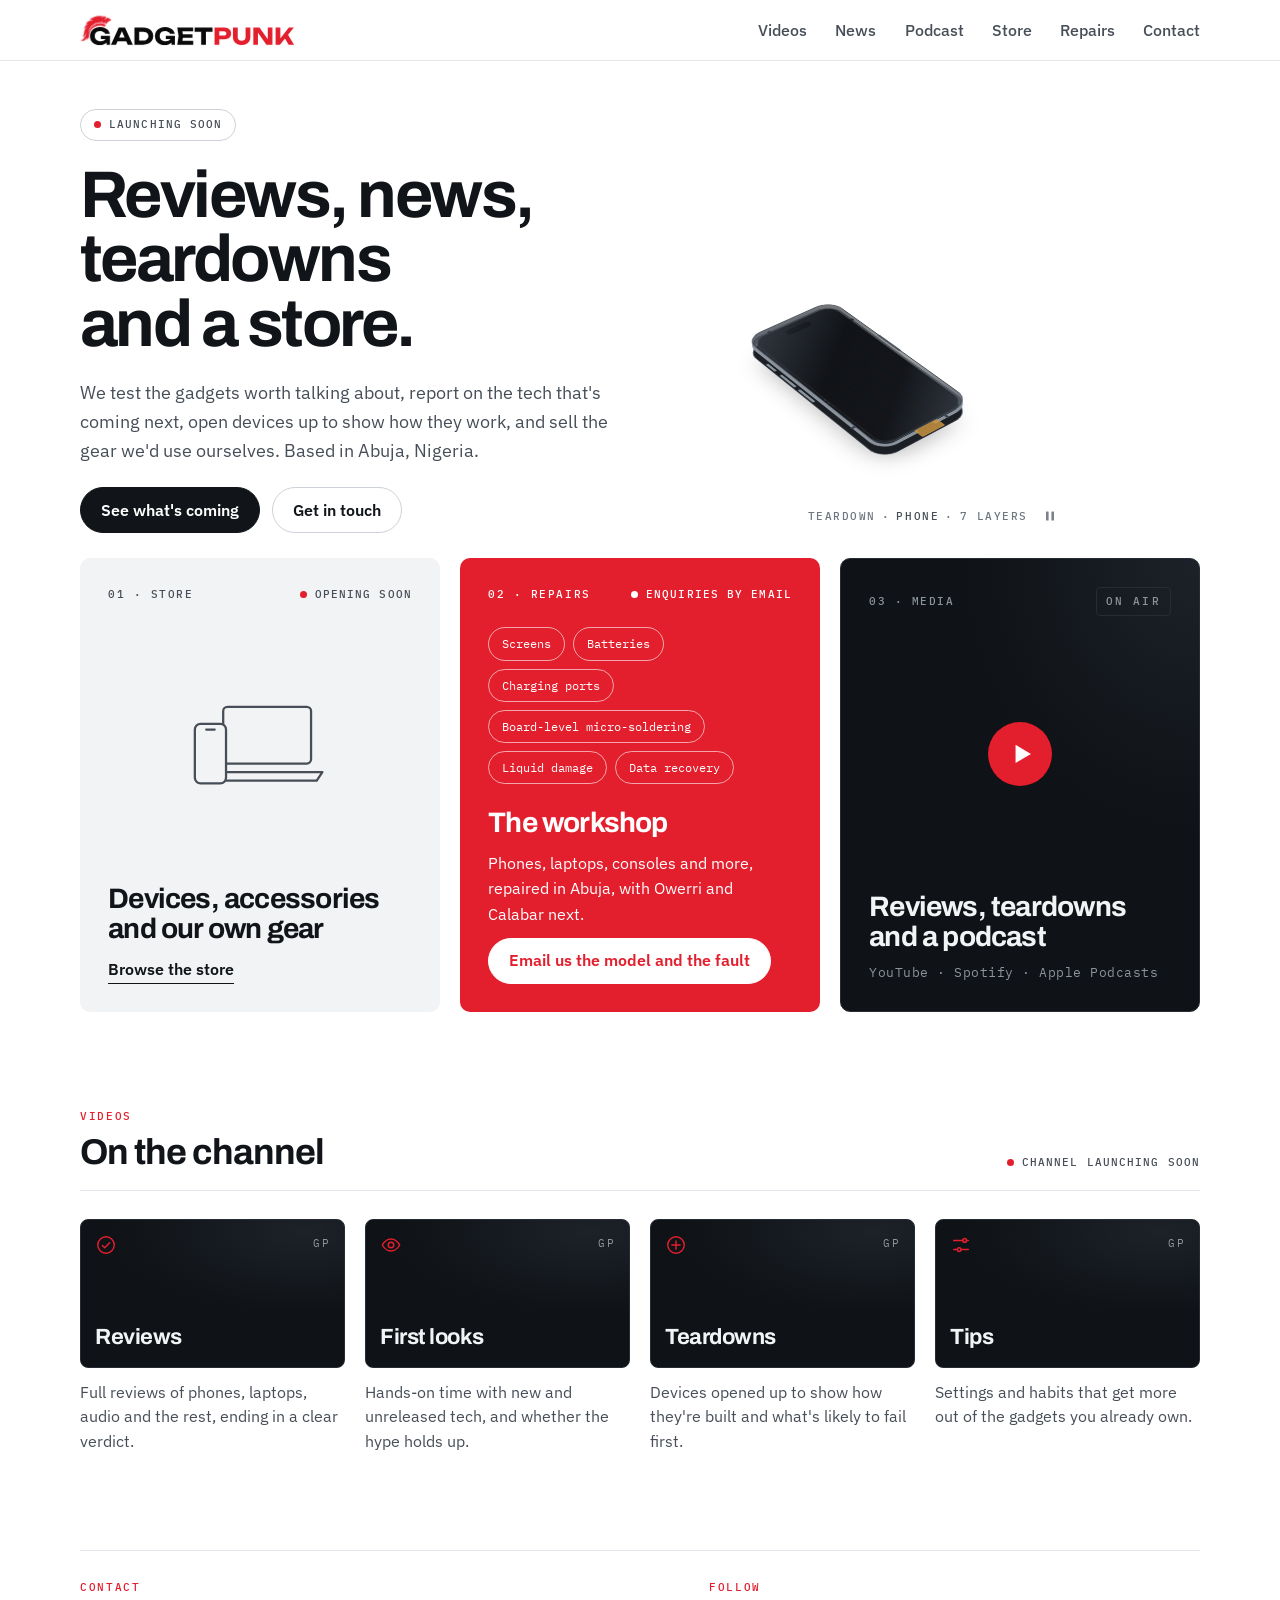
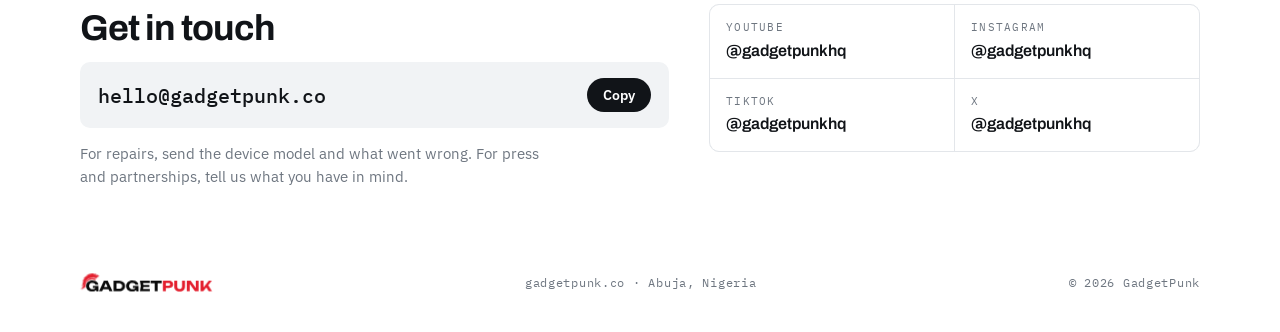
==== commit 59cea5c3: "Header logo folds into the brandmark on scroll and opens into the wordmark at the top Co-Authored-By" ====
--- a/index.html
+++ b/index.html
@@ -31,8 +31,7 @@
     --f-display: "Archivo", "Arial Narrow", "Helvetica Neue", Arial, sans-serif;
     --f-body: "IBM Plex Sans", "Segoe UI", system-ui, sans-serif;
     --f-mono: "IBM Plex Mono", ui-monospace, "SF Mono", Menlo, monospace;
-    --gutter: clamp(20px, 3.75vw, 72px);
-    --hdr: clamp(64px, 5vw, 88px);
+    --gutter: clamp(20px, 6.25vw, 120px);
   }
 
   *, *::before, *::after { box-sizing: border-box; }
@@ -56,7 +55,7 @@
   p, h1, h2, h3, ul { margin: 0; }
   img, svg { max-width: 100%; }
   [hidden] { display: none !important; }
-  :where(section, article, footer)[id] { scroll-margin-top: calc(var(--hdr) + 16px); }
+  :where(section, article)[id] { scroll-margin-top: 96px; }
 
   .sprite { position: absolute; width: 0; height: 0; overflow: hidden; }
   .wrap { width: 100%; padding-inline: var(--gutter); }
@@ -84,12 +83,12 @@
 
   .dot { flex: none; width: 7px; height: 7px; border-radius: 50%; background: var(--red); }
 
-  .wide {
+  .h2 {
     font-family: var(--f-display);
-    font-stretch: 125%;
-    font-weight: 900;
-    line-height: 0.92;
-    text-transform: uppercase;
+    font-weight: 700;
+    font-size: clamp(1.8rem, 2.8vw, 3.4rem);
+    line-height: 1.06;
+    letter-spacing: -0.028em;
     text-wrap: balance;
   }
 
@@ -103,14 +102,15 @@
     border-radius: 999px;
     background: var(--ink);
     color: #FFFFFF;
-    font-size: clamp(0.88rem, 0.82rem + 0.15vw, 1.02rem);
+    font-size: clamp(0.92rem, 0.85rem + 0.15vw, 1.05rem);
     font-weight: 600;
     text-decoration: none;
-    white-space: nowrap;
-    transition: opacity 0.15s ease, border-color 0.15s ease;
+    transition: opacity 0.15s ease;
   }
 
   .btn:hover { opacity: 0.86; }
+  .btn.ghost { background: transparent; color: var(--ink); border-color: var(--line-2); }
+  .btn.ghost:hover { opacity: 1; border-color: var(--ink-2); }
 
   /* ---------- header ---------- */
 
@@ -131,15 +131,23 @@
   .top.is-scrolled { box-shadow: 0 8px 24px rgba(17, 20, 24, 0.06); }
 
   .top-inner {
-    display: grid;
-    grid-template-columns: 1fr auto 1fr;
+    display: flex;
     align-items: center;
-    column-gap: 24px;
-    min-height: var(--hdr);
-  }
-
-  .nav { display: flex; align-items: center; gap: clamp(18px, 2vw, 40px); }
-  .nav-r { justify-content: flex-end; }
+    justify-content: space-between;
+    gap: 24px;
+    min-height: clamp(60px, 4.7vw, 84px);
+  }
+
+  .brand { position: relative; display: flex; align-items: center; height: 44px; text-decoration: none; }
+
+  .brand-word {
+    display: block;
+    height: clamp(28px, 2.42vw, 43.3px);
+    width: auto;
+    aspect-ratio: 937.58 / 135.08;
+  }
+
+  .nav { display: flex; align-items: center; gap: clamp(20px, 2.2vw, 40px); }
 
   .nav a {
     padding-block: 8px;
@@ -152,54 +160,10 @@
 
   .nav a:hover { color: var(--ink); }
 
-  .pill {
-    display: inline-flex;
-    align-items: center;
-    gap: 8px;
-    padding: 5px 11px;
-    border: 1px solid var(--line-2);
-    border-radius: 999px;
-    font-family: var(--f-mono);
-    font-size: 11px;
-    font-weight: 500;
-    letter-spacing: 0.1em;
-    text-transform: uppercase;
-    white-space: nowrap;
-    color: var(--ink-2);
-  }
-
-  .brand { position: relative; display: grid; place-items: center; height: 48px; text-decoration: none; }
-
-  .brand-word {
-    display: block;
-    height: clamp(23.4px, 2.16vw, 40.4px);
-    width: auto;
-    aspect-ratio: 937.58 / 135.08;
-    transition: opacity 0.2s ease;
-  }
-
-  .brand-mark {
-    position: absolute;
-    left: 50%;
-    top: 50%;
-    height: clamp(36.1px, 3.08vw, 51px);
-    width: auto;
-    aspect-ratio: 140.11 / 135.08;
-    transform: translate(-50%, -50%);
-    opacity: 0;
-    transition: opacity 0.2s ease;
-  }
-
-  /* the logo coming in plays its own intro, so it shows at once; the one leaving fades out */
-  .is-scrolled .brand-word { opacity: 0; }
-  .is-scrolled .brand-mark { opacity: 1; transition: none; }
-  .top:not(.is-scrolled) .brand-word { transition: none; }
-
   .menu-btn, .close-btn {
     place-items: center;
     width: 44px;
     height: 44px;
-    margin-left: -10px;
     padding: 0;
     border: 0;
     background: none;
@@ -207,19 +171,13 @@
     cursor: pointer;
   }
 
-  .menu-btn { display: none; }
-  .close-btn { display: grid; }
+  .menu-btn { display: none; margin-right: -10px; }
+  .close-btn { display: grid; margin-right: -10px; }
   .menu-btn svg, .close-btn svg { width: 22px; height: 22px; }
-  .pill-mobile { display: none; }
-
-  @media (max-width: 1020px) {
+
+  @media (max-width: 900px) {
     .nav { display: none; }
     .menu-btn { display: grid; }
-    .pill-mobile { display: inline-flex; justify-self: end; }
-  }
-
-  @media (max-width: 520px) {
-    .pill-mobile { display: none; }
   }
 
   /* ---------- menu drawer ---------- */
@@ -248,7 +206,7 @@
     position: absolute;
     top: 0;
     bottom: 0;
-    left: 0;
+    right: 0;
     display: flex;
     flex-direction: column;
     width: min(320px, 86vw);
@@ -256,14 +214,13 @@
     padding: calc(8px + env(safe-area-inset-top, 0px)) 24px calc(28px + env(safe-area-inset-bottom, 0px));
     background: #FFFFFF;
     box-shadow: 0 0 40px rgba(17, 20, 24, 0.18);
-    transform: translateX(-100%);
+    transform: translateX(100%);
     transition: transform 0.225s cubic-bezier(0, 0, 0.2, 1);
   }
 
   .drawer.is-open .drawer-panel { transform: none; }
 
   .drawer-top { display: flex; align-items: center; justify-content: space-between; min-height: 56px; }
-  .drawer-top .close-btn { order: -1; }
   .drawer-top svg.logo { display: block; height: 21.3px; width: auto; aspect-ratio: 937.58 / 135.08; }
 
   .drawer-nav { display: flex; flex-direction: column; padding-block: 16px 32px; }
@@ -282,12 +239,55 @@
   .drawer-socials a { font-size: 0.92rem; color: var(--ink-2); text-decoration: none; }
   .drawer-socials a:hover { color: var(--ink); }
 
-  /* ---------- the three doors ---------- */
+  /* ---------- hero ---------- */
+
+  .hero {
+    display: grid;
+    grid-template-columns: minmax(0, 1.05fr) minmax(0, 1fr);
+    align-items: center;
+    gap: 24px clamp(32px, 3.2vw, 72px);
+    padding-block: clamp(32px, 3.75vw, 76px) clamp(20px, 1.9vw, 40px);
+  }
+
+  .hero-copy { display: flex; flex-direction: column; align-items: flex-start; gap: clamp(20px, 1.7vw, 32px); }
+
+  .pill {
+    display: inline-flex;
+    align-items: center;
+    gap: 8px;
+    padding: 6px 13px;
+    border: 1px solid var(--line-2);
+    border-radius: 999px;
+    font-family: var(--f-mono);
+    font-size: 11px;
+    font-weight: 500;
+    letter-spacing: 0.1em;
+    text-transform: uppercase;
+    color: var(--ink-2);
+  }
+
+  h1 {
+    font-family: var(--f-display);
+    font-weight: 700;
+    font-size: clamp(2.5rem, 5.15vw, 7rem);
+    line-height: 0.98;
+    letter-spacing: -0.038em;
+    text-wrap: balance;
+  }
+
+  .lede { max-width: 52ch; font-size: clamp(1rem, 0.9rem + 0.3vw, 1.35rem); color: var(--ink-2); }
+
+  .actions { display: flex; flex-wrap: wrap; gap: 12px; }
+
+  .hero-art { height: clamp(360px, 33vw, 660px); }
+  .hero-art .td { height: 100%; }
+
+  /* ---------- doors ---------- */
 
   .doors {
     display: grid;
     grid-template-columns: repeat(3, minmax(0, 1fr));
-    height: clamp(600px, calc(100svh - var(--hdr)), 920px);
+    gap: clamp(12px, 1.56vw, 28px);
   }
 
   .door {
@@ -295,60 +295,70 @@
     flex-direction: column;
     justify-content: space-between;
     gap: 24px;
-    min-width: 0;
-    padding: clamp(24px, 3.1vw, 60px);
+    min-height: clamp(360px, 31.25vw, 580px);
+    padding: clamp(22px, 2.2vw, 40px);
+    border-radius: 10px;
   }
 
   .door-top {
-    display: flex;
-    align-items: center;
-    justify-content: space-between;
-    gap: 16px;
-    font-family: var(--f-mono);
-    font-size: 12px;
-    font-weight: 500;
-    letter-spacing: 0.14em;
-    text-transform: uppercase;
-  }
-
-  .door-foot { display: flex; flex-direction: column; gap: 14px; }
-
-  .door-title { font-size: clamp(2rem, 3.6vw, 4.6rem); }
-
-  .door-text { max-width: 44ch; font-size: clamp(0.95rem, 0.86rem + 0.22vw, 1.15rem); line-height: 1.55; }
-
-  .door-row {
     display: flex;
     flex-wrap: wrap;
     align-items: center;
     justify-content: space-between;
-    gap: 12px 16px;
-  }
+    gap: 8px 16px;
+    font-family: var(--f-mono);
+    font-size: 11px;
+    font-weight: 500;
+    letter-spacing: 0.14em;
+    text-transform: uppercase;
+  }
+
+  .door-foot { display: flex; flex-direction: column; align-items: flex-start; gap: 12px; }
+
+  .door-title {
+    font-family: var(--f-display);
+    font-weight: 700;
+    font-size: clamp(1.5rem, 2.2vw, 2.6rem);
+    line-height: 1.06;
+    letter-spacing: -0.028em;
+    text-wrap: balance;
+  }
+
+  .door p { font-size: clamp(0.95rem, 0.86rem + 0.2vw, 1.12rem); line-height: 1.55; }
 
   .door-store { background: var(--stage); color: var(--ink); }
-  .door-store .door-top { color: #5D646D; }
-  .door-store .door-text { color: var(--ink-2); }
-
-  .door-art {
-    display: flex;
-    flex: 1 1 auto;
-    align-items: center;
-    justify-content: center;
-    min-height: 0;
-    color: var(--ink-2);
-  }
-
-  .door-art svg { width: 78%; max-width: 520px; height: auto; max-height: 100%; }
+  .door-store .door-top { color: var(--ink-2); }
+  .door-store .door-art { display: flex; justify-content: center; color: var(--ink-2); }
+  .door-store .door-art svg { width: 56%; height: auto; }
+
+  .textlink {
+    padding-bottom: 1px;
+    border-bottom: 1px solid currentColor;
+    font-weight: 600;
+    font-size: clamp(0.95rem, 0.86rem + 0.2vw, 1.12rem);
+    text-decoration: none;
+  }
 
   .door-repair { background: var(--red); color: #FFFFFF; }
-  .door-repair .door-top, .door-repair .status { color: #FFFFFF; }
   .door-repair .dot { background: #FFFFFF; }
-  .door-repair .td { flex: 1 1 auto; min-height: 240px; margin-inline: calc(-1 * clamp(24px, 3.1vw, 60px)); }
-
-  .btn.white { background: #FFFFFF; border-color: #FFFFFF; color: var(--red); font-weight: 700; }
+  .door-repair .status { color: #FFFFFF; }
+
+  .chips { display: flex; flex-wrap: wrap; gap: 8px; padding: 0; list-style: none; }
+
+  .chips li {
+    padding: 6px 13px;
+    border: 1px solid rgba(255, 255, 255, 0.6);
+    border-radius: 999px;
+    font-family: var(--f-mono);
+    font-size: 12px;
+  }
+
+  .btn.white { background: #FFFFFF; border-color: #FFFFFF; color: var(--red); font-weight: 600; text-align: center; }
 
   .door-media {
+    position: relative;
     background: radial-gradient(110% 100% at 100% 0%, #1C2229 0%, #0F1216 60%);
+    border: 1px solid #262C33;
     color: #F1F3F5;
   }
 
@@ -361,115 +371,160 @@
     letter-spacing: 0.2em;
   }
 
-  .shows { display: flex; flex-direction: column; justify-content: center; padding: 0; list-style: none; }
-
-  .shows li {
+  .door-media .door-art { display: flex; justify-content: center; }
+
+  .play {
+    display: grid;
+    place-items: center;
+    width: clamp(56px, 5vw, 84px);
+    aspect-ratio: 1;
+    border-radius: 50%;
+    background: var(--red);
+    color: #FFFFFF;
+  }
+
+  .play svg { width: 34%; height: auto; margin-left: 6%; }
+
+  .door-media .mono { font-family: var(--f-mono); font-size: 12.5px; letter-spacing: 0.04em; color: #8C949E; }
+
+  /* ---------- videos ---------- */
+
+  .sec { padding-top: clamp(64px, 7.5vw, 150px); }
+
+  .sec-head {
     display: flex;
-    align-items: center;
-    gap: 14px;
-    padding-block: clamp(12px, 1.25vw, 22px);
-    border-bottom: 1px solid #262C33;
-  }
-
-  .shows svg { flex: none; width: 22px; height: 22px; color: var(--red); }
-
-  .shows h3 {
+    flex-wrap: wrap;
+    align-items: flex-end;
+    justify-content: space-between;
+    gap: 12px 24px;
+    padding-bottom: 18px;
+    margin-bottom: 28px;
+    border-bottom: 1px solid var(--line);
+  }
+
+  .sec-head > div { display: flex; flex-direction: column; gap: 8px; }
+
+  .tiles { display: grid; grid-template-columns: repeat(4, minmax(0, 1fr)); gap: clamp(14px, 1.56vw, 28px); }
+
+  .vid { display: flex; flex-direction: column; gap: 12px; }
+  .vid p { font-size: clamp(0.92rem, 0.85rem + 0.18vw, 1.08rem); line-height: 1.55; color: var(--ink-2); }
+
+  .tile {
+    position: relative;
+    aspect-ratio: 16 / 9;
+    max-width: 100%;
+    overflow: hidden;
+    border: 1px solid #262C33;
+    border-radius: 8px;
+    background: radial-gradient(120% 90% at 85% 8%, #1C2229 0%, #0F1216 62%);
+    color: #F1F3F5;
+  }
+
+  .tile svg { position: absolute; top: 14px; left: 14px; width: 22px; height: 22px; color: var(--red); }
+
+  .tile .gp {
+    position: absolute;
+    top: 15px;
+    right: 14px;
+    font-family: var(--f-mono);
+    font-size: 10.5px;
+    letter-spacing: 0.14em;
+    color: #8C949E;
+  }
+
+  .tile h3 {
+    position: absolute;
+    left: 14px;
+    bottom: 11px;
     font-family: var(--f-display);
     font-weight: 700;
-    font-size: clamp(1.2rem, 1.72vw, 2.1rem);
+    font-size: clamp(1.1rem, 1.72vw, 2rem);
     letter-spacing: -0.02em;
-    line-height: 1.15;
-  }
-
-  .shows .gp {
+  }
+
+  /* ---------- contact ---------- */
+
+  .contact-sec { margin-top: clamp(64px, 7.5vw, 150px); }
+
+  .contact {
+    display: grid;
+    grid-template-columns: minmax(0, 1.2fr) minmax(0, 1fr);
+    gap: 40px;
+    padding-top: 28px;
+    border-top: 1px solid var(--line);
+  }
+
+  .contact-main { display: flex; flex-direction: column; gap: 14px; }
+
+  .addr-row {
+    display: flex;
+    flex-wrap: wrap;
+    align-items: center;
+    gap: 12px;
+    padding: 16px 18px;
+    border-radius: 10px;
+    background: var(--stage);
+  }
+
+  #addr {
+    font-family: var(--f-mono);
+    font-size: clamp(1rem, 0.9rem + 0.4vw, 1.4rem);
+    font-weight: 500;
+    user-select: all;
+    word-break: break-all;
+  }
+
+  #copy {
     margin-left: auto;
-    font-family: var(--f-mono);
-    font-size: 11px;
-    letter-spacing: 0.14em;
-    color: #8C949E;
-  }
-
-  .door-media .door-text { color: #C4CAD1; }
-  .door-media .status { color: #C4CAD1; }
-
-  .btn.line { background: transparent; border-color: #474E57; color: #F1F3F5; }
-  .btn.line:hover { opacity: 1; border-color: #8C949E; }
-
-  /* ---------- news and podcast ---------- */
-
-  .duo {
+    padding: 8px 16px;
+    border: 0;
+    border-radius: 999px;
+    background: var(--ink);
+    color: #FFFFFF;
+    font-family: var(--f-body);
+    font-size: 14px;
+    font-weight: 600;
+    cursor: pointer;
+  }
+
+  #copy:hover { opacity: 0.86; }
+  #copy[data-done="1"] { background: var(--red); }
+
+  .note { max-width: 52ch; font-size: 15px; line-height: 1.55; color: var(--muted); }
+
+  .follow { display: flex; flex-direction: column; gap: 8px; }
+
+  .handles {
     display: grid;
     grid-template-columns: repeat(2, minmax(0, 1fr));
-    gap: clamp(12px, 1.56vw, 28px);
-    padding-top: clamp(48px, 5.6vw, 112px);
-  }
-
-  .card {
+    gap: 1px;
+    overflow: hidden;
+    border: 1px solid var(--line);
+    border-radius: 10px;
+    background: var(--line);
+  }
+
+  .handles a {
     display: flex;
     flex-direction: column;
-    gap: 14px;
-    min-height: clamp(240px, 21.9vw, 420px);
-    padding: clamp(24px, 2.8vw, 56px);
-    border-radius: 10px;
-  }
-
-  .card-title {
-    font-family: var(--f-display);
-    font-weight: 700;
-    font-size: clamp(1.6rem, 2.65vw, 3.3rem);
-    line-height: 1.06;
-    letter-spacing: -0.028em;
-    text-wrap: balance;
-  }
-
-  .card .status { margin-top: auto; padding-top: 8px; }
-
-  .news { border: 1px solid var(--line); }
-  .news p.body { max-width: 48ch; font-size: clamp(1rem, 0.9rem + 0.2vw, 1.2rem); color: var(--ink-2); }
-
-  .podcast { background: var(--ink); color: #F1F3F5; }
-  .podcast .mono { font-family: var(--f-mono); font-size: 13px; letter-spacing: 0.04em; color: #8C949E; }
-  .podcast .status { color: #C4CAD1; }
-
-  /* ---------- workshop ---------- */
-
-  .shop-sec { padding-top: clamp(48px, 5.6vw, 112px); }
-
-  .workshop {
-    display: grid;
-    grid-template-columns: minmax(0, 1fr) minmax(0, 2fr);
-    gap: 32px 48px;
-    padding-block: 40px 64px;
-    border-top: 1px solid var(--ink);
-  }
-
-  .workshop-copy { display: flex; flex-direction: column; gap: 12px; }
-  .workshop-title { font-size: clamp(1.8rem, 2.65vw, 3.3rem); line-height: 1; }
-  .workshop-copy p { max-width: 42ch; font-size: clamp(0.95rem, 0.86rem + 0.2vw, 1.12rem); line-height: 1.55; color: var(--muted); }
-
-  .services {
-    display: grid;
-    grid-template-columns: repeat(2, minmax(0, 1fr));
-    column-gap: 40px;
-    align-content: start;
-    padding: 0;
-    list-style: none;
-  }
-
-  .services a {
-    display: flex;
-    justify-content: space-between;
-    gap: 16px;
-    padding-block: 15px;
-    border-bottom: 1px solid var(--line);
-    font-size: clamp(1rem, 0.92rem + 0.2vw, 1.2rem);
+    gap: 2px;
+    padding: 14px 16px;
+    background: #FFFFFF;
     text-decoration: none;
-    transition: color 0.15s ease, border-color 0.15s ease;
-  }
-
-  .services a span { font-family: var(--f-mono); font-size: 13px; color: var(--muted); transition: transform 0.15s ease, color 0.15s ease; }
-  .services a:hover { border-color: var(--ink); }
-  .services a:hover span { color: var(--red); transform: translateX(3px); }
+    transition: background-color 0.15s ease;
+  }
+
+  .handles a:hover { background: var(--stage); }
+
+  .plat {
+    font-family: var(--f-mono);
+    font-size: 10.5px;
+    letter-spacing: 0.12em;
+    text-transform: uppercase;
+    color: var(--muted);
+  }
+
+  .handle { font-family: var(--f-display); font-weight: 600; font-size: 16px; }
 
   /* ---------- footer ---------- */
 
@@ -479,47 +534,48 @@
     align-items: center;
     justify-content: space-between;
     gap: 12px 24px;
-    padding-block: 28px calc(28px + env(safe-area-inset-bottom, 0px));
-    background: var(--ink);
-    color: #8C949E;
+    margin-top: 56px;
+    padding-block: 28px 40px;
     font-family: var(--f-mono);
     font-size: 12px;
     letter-spacing: 0.06em;
-    --logo-ink: #FFFFFF;
+    color: var(--muted);
   }
 
   .foot svg { display: block; height: 19.1px; width: auto; aspect-ratio: 937.58 / 135.08; }
-  .foot a { text-decoration: none; }
-  .foot a:hover { color: #F1F3F5; }
 
   :where(a, button):focus-visible { outline: 2px solid var(--red); outline-offset: 3px; }
-  .door-repair :where(a, button):focus-visible { outline-color: #FFFFFF; }
 
   /* ---------- smaller screens ---------- */
 
+  @media (max-width: 1100px) {
+    .doors { grid-template-columns: minmax(0, 1fr) minmax(0, 1fr); }
+    .door-media { grid-column: span 2; min-height: 300px; }
+    .tiles { grid-template-columns: repeat(2, minmax(0, 1fr)); }
+  }
+
   @media (max-width: 860px) {
-    .doors { grid-template-columns: minmax(0, 1fr); height: auto; }
-    .door { min-height: 440px; }
-    .door-store .door-art { min-height: 200px; }
-    .door-store .door-art svg { width: 70%; }
-    .door-repair { min-height: 620px; }
-    .door-repair .td { min-height: 320px; }
-    .duo { grid-template-columns: minmax(0, 1fr); }
-    .workshop { grid-template-columns: minmax(0, 1fr); }
-  }
-
-  @media (max-width: 560px) {
-    .door-repair { min-height: 560px; }
-    .door-repair .td { min-height: 280px; }
-    .services { grid-template-columns: minmax(0, 1fr); }
+    .hero { grid-template-columns: minmax(0, 1fr); }
+    .hero-art { height: clamp(300px, 72vw, 460px); }
+    .contact { grid-template-columns: minmax(0, 1fr); gap: 24px; }
+  }
+
+  @media (max-width: 640px) {
+    .doors { grid-template-columns: minmax(0, 1fr); }
+    .door-media { grid-column: auto; }
+    .door { min-height: 320px; }
+    .tiles { gap: 20px 12px; }
+    .tile h3 { left: 12px; bottom: 9px; }
+    .tile svg { top: 11px; left: 11px; width: 18px; height: 18px; }
+    .tile .gp { top: 12px; right: 11px; }
   }
 
   @media (prefers-reduced-motion: reduce) {
     html { scroll-behavior: auto; }
-    .brand-word, .brand-mark, .drawer, .drawer-bg, .drawer-panel { transition: none !important; }
-  }
-
-  /* ---------- logo: the wordmark and the brandmark play their intro when they appear ---------- */
+    .drawer, .drawer-bg, .drawer-panel { transition: none !important; }
+  }
+
+  /* ---------- logo: the brandmark grows into the wordmark ---------- */
 
   .gpl { overflow: visible; }
   .gpl use { fill: var(--logo-ink); }
@@ -527,19 +583,38 @@
   .gpl-g, .gpl-plume { transform-box: view-box; transform-origin: 47.37px -37.5px; }
   .gpl-arc { stroke-dasharray: 1; }
 
+  /* intro: the G pops in and the crest sweeps over it */
   .gpl.is-anim .gpl-g { animation: gp-pop 0.55s cubic-bezier(0.34, 1.56, 0.64, 1) both; }
   .gpl.is-anim .gpl-plume { animation: gp-swing 1s cubic-bezier(0.22, 1, 0.36, 1) 0.25s both; }
   .gpl.is-anim .gpl-arc { animation: gp-draw 1s cubic-bezier(0.22, 1, 0.36, 1) 0.25s both; }
-  .gpl.is-anim .gpl-l { animation: gp-rise 0.5s cubic-bezier(0.22, 1, 0.36, 1) both; }
+
+  /* header: one logo. While the header has .is-mark it is the brandmark; otherwise the letters come
+     out of the G and the full wordmark shows. With .gpl-slide the brandmark sits in the middle. */
+  .gpl-hdr .gpl-move { transition: transform 1.1s cubic-bezier(0.65, 0, 0.35, 1); }
+  .gpl-hdr .gpl-l {
+    transition: transform 0.6s cubic-bezier(0.22, 1, 0.36, 1) calc(0.15s + var(--o, 0s)),
+                opacity 0.6s cubic-bezier(0.22, 1, 0.36, 1) calc(0.15s + var(--o, 0s));
+  }
+  .is-mark .gpl-hdr.gpl-slide .gpl-move { transform: translateX(398.73px); transition-delay: 0.15s; }
+  .is-mark .gpl-hdr .gpl-l {
+    opacity: 0;
+    transform: translateX(-56px);
+    transition: transform 0.4s cubic-bezier(0.55, 0, 1, 0.45) var(--c, 0s),
+                opacity 0.4s cubic-bezier(0.55, 0, 1, 0.45) var(--c, 0s);
+  }
+
+  /* footer and menu: the letters come out of the G once and stay */
+  .gpl-once.is-anim .gpl-l { animation: gp-emerge 0.6s cubic-bezier(0.22, 1, 0.36, 1) both; animation-delay: calc(0.7s + var(--o, 0s)); }
+
   .gpl.is-hold * { animation-play-state: paused !important; }
 
   @keyframes gp-pop { from { opacity: 0; transform: scale(0.82); } to { opacity: 1; transform: none; } }
   @keyframes gp-swing { from { transform: rotate(16deg); } to { transform: none; } }
   @keyframes gp-draw { from { stroke-dashoffset: 1; } to { stroke-dashoffset: 0; } }
-  @keyframes gp-rise { from { opacity: 0; transform: translateY(60px); } to { opacity: 1; transform: none; } }
+  @keyframes gp-emerge { from { opacity: 0; transform: translateX(-56px); } to { opacity: 1; transform: none; } }
 
   @media (prefers-reduced-motion: reduce) {
-    .gpl * { animation: none !important; }
+    .gpl * { animation: none !important; transition: none !important; }
   }
 
 
@@ -653,6 +728,7 @@
   }
 
 </style>
+<noscript><style>.top.is-mark .gpl-move, .top.is-mark .gpl-l { opacity: 1 !important; transform: none !important; }</style></noscript>
 </head>
 <body id="top">
 <svg class="sprite" aria-hidden="true" focusable="false">
@@ -668,51 +744,46 @@
     <path id="gp-l-u" d="M648.02 -33.52C648.02 -30.09 648.67 -27.14 649.97 -24.65C651.27 -22.16 653.19 -20.25 655.74 -18.9C658.29 -17.55 661.43 -16.88 665.18 -16.88C668.99 -16.88 672.17 -17.54 674.7 -18.87C677.23 -20.2 679.14 -22.11 680.42 -24.62C681.7 -27.13 682.34 -30.09 682.34 -33.52L682.34 -75L703.1 -75L703.1 -32.48C703.1 -25.64 701.52 -19.67 698.36 -14.56C695.2 -9.45 690.78 -5.48 685.11 -2.63C679.44 0.22 672.79 1.64 665.18 1.64C657.63 1.64 651.02 0.22 645.33 -2.63C639.64 -5.48 635.21 -9.45 632.03 -14.56C628.85 -19.67 627.26 -25.64 627.26 -32.48L627.26 -75L648.02 -75Z"/>
     <path id="gp-l-n" d="M785.56 -14.48L779.2 -13.22L779.2 -75L799.32 -75L799.32 0L773.22 0L729.86 -61.72L736.18 -62.98L736.18 0L716.06 0L716.06 -75L742.92 -75Z"/>
     <path id="gp-l-k" d="M813.26 0L813.26 -75L833.9 -75L833.9 -16.5L828.4 -20.8L870.86 -75L892.78 -75L832.02 0ZM849.14 -35.78L864.26 -48.36L893.82 0L870.26 0Z"/>
-    <clipPath id="gp-base"><rect x="-300" y="-300" width="1500" height="301.8"/></clipPath>
+    <clipPath id="gp-out"><rect x="91.56" y="-300" width="1400" height="600"/></clipPath>
   </defs>
 </svg>
 
 <div class="sentinel" id="topSentinel" aria-hidden="true"></div>
 
-<header class="top" id="siteTop">
+<header class="top is-mark" id="siteTop">
   <div class="wrap top-inner">
-    <nav class="nav" aria-label="Shop and watch">
+    <a class="brand" href="#top" aria-label="GadgetPunk, back to top">
+      <svg class="gpl gpl-hdr brand-word is-anim" viewBox="-39.76 -129.44 937.58 135.08" aria-hidden="true" focusable="false"><mask id="gpm-hw" maskUnits="userSpaceOnUse" x="-300" y="-300" width="700" height="600"><path class="gpl-arc" d="M142.48 -68.4A100 100 0 1 0 -31.43 24.07" pathLength="1" fill="none" stroke="#fff" stroke-width="200"/></mask><g class="gpl-move"><g mask="url(#gpm-hw)"><use class="gpl-plume" href="#gp-plume"/></g><use class="gpl-g" href="#gp-g"/><g clip-path="url(#gp-out)"><use class="gpl-l" href="#gp-l-a" style="--o:0s;--c:0.49s"/><use class="gpl-l" href="#gp-l-d" style="--o:0.07s;--c:0.435s"/><use class="gpl-l" href="#gp-l-g" style="--o:0.14s;--c:0.38s"/><use class="gpl-l" href="#gp-l-e" style="--o:0.21s;--c:0.325s"/><use class="gpl-l" href="#gp-l-t" style="--o:0.28s;--c:0.27s"/><use class="gpl-l gpl-red" href="#gp-l-p" style="--o:0.41s;--c:0.165s"/><use class="gpl-l gpl-red" href="#gp-l-u" style="--o:0.48s;--c:0.11s"/><use class="gpl-l gpl-red" href="#gp-l-n" style="--o:0.55s;--c:0.055s"/><use class="gpl-l gpl-red" href="#gp-l-k" style="--o:0.62s;--c:0s"/></g></g></svg>
+    </a>
+    <nav class="nav" aria-label="Sections">
+      <a href="#videos">Videos</a>
+      <a href="#media">News</a>
+      <a href="#media">Podcast</a>
       <a href="#store">Store</a>
       <a href="#repairs">Repairs</a>
-      <a href="#media">Videos</a>
-      <a href="#podcast">Podcast</a>
+      <a href="#contact">Contact</a>
     </nav>
     <button class="menu-btn" type="button" data-menu aria-controls="menu" aria-expanded="false" aria-label="Open menu">
       <svg viewBox="0 0 24 24" fill="none" stroke="currentColor" stroke-width="1.8" stroke-linecap="round" aria-hidden="true"><path d="M4 7h16M4 12h16M4 17h16"/></svg>
     </button>
-    <a class="brand" href="#top" aria-label="GadgetPunk, back to top">
-      <svg class="gpl brand-word is-anim" viewBox="-39.76 -129.44 937.58 135.08" aria-hidden="true" focusable="false"><mask id="gpm-hw" maskUnits="userSpaceOnUse" x="-300" y="-300" width="700" height="600"><path class="gpl-arc" d="M142.48 -68.4A100 100 0 1 0 -31.43 24.07" pathLength="1" fill="none" stroke="#fff" stroke-width="200"/></mask><g mask="url(#gpm-hw)"><use class="gpl-plume" href="#gp-plume"/></g><use class="gpl-g" href="#gp-g"/><g clip-path="url(#gp-base)"><use class="gpl-l" href="#gp-l-a" style="animation-delay:0.700s"/><use class="gpl-l" href="#gp-l-d" style="animation-delay:0.775s"/><use class="gpl-l" href="#gp-l-g" style="animation-delay:0.850s"/><use class="gpl-l" href="#gp-l-e" style="animation-delay:0.925s"/><use class="gpl-l" href="#gp-l-t" style="animation-delay:1.000s"/><use class="gpl-l gpl-red" href="#gp-l-p" style="animation-delay:1.155s"/><use class="gpl-l gpl-red" href="#gp-l-u" style="animation-delay:1.230s"/><use class="gpl-l gpl-red" href="#gp-l-n" style="animation-delay:1.305s"/><use class="gpl-l gpl-red" href="#gp-l-k" style="animation-delay:1.380s"/></g></svg>
-      <svg class="gpl brand-mark" viewBox="-39.76 -129.44 140.11 135.08" aria-hidden="true" focusable="false"><mask id="gpm-hm" maskUnits="userSpaceOnUse" x="-300" y="-300" width="700" height="600"><path class="gpl-arc" d="M142.48 -68.4A100 100 0 1 0 -31.43 24.07" pathLength="1" fill="none" stroke="#fff" stroke-width="200"/></mask><g mask="url(#gpm-hm)"><use class="gpl-plume" href="#gp-plume"/></g><use class="gpl-g" href="#gp-g"/></svg>
-    </a>
-    <nav class="nav nav-r" aria-label="News and contact">
-      <a href="#news">News</a>
-      <a href="#contact">Contact</a>
-      <span class="pill"><span class="dot"></span>Launching soon</span>
-    </nav>
-    <span class="pill pill-mobile"><span class="dot"></span>Launching soon</span>
   </div>
 </header>
 
-<aside class="drawer" id="menu" aria-hidden="true" data-wide="(min-width: 1021px)">
+<aside class="drawer" id="menu" aria-hidden="true" data-wide="(min-width: 901px)">
   <div class="drawer-bg" data-close></div>
   <div class="drawer-panel" role="dialog" aria-modal="true" aria-label="Menu">
     <div class="drawer-top">
+      <svg class="gpl gpl-once logo" viewBox="-39.76 -129.44 937.58 135.08" aria-hidden="true" focusable="false"><mask id="gpm-dr" maskUnits="userSpaceOnUse" x="-300" y="-300" width="700" height="600"><path class="gpl-arc" d="M142.48 -68.4A100 100 0 1 0 -31.43 24.07" pathLength="1" fill="none" stroke="#fff" stroke-width="200"/></mask><g class="gpl-move"><g mask="url(#gpm-dr)"><use class="gpl-plume" href="#gp-plume"/></g><use class="gpl-g" href="#gp-g"/><g clip-path="url(#gp-out)"><use class="gpl-l" href="#gp-l-a" style="--o:0s"/><use class="gpl-l" href="#gp-l-d" style="--o:0.07s"/><use class="gpl-l" href="#gp-l-g" style="--o:0.14s"/><use class="gpl-l" href="#gp-l-e" style="--o:0.21s"/><use class="gpl-l" href="#gp-l-t" style="--o:0.28s"/><use class="gpl-l gpl-red" href="#gp-l-p" style="--o:0.41s"/><use class="gpl-l gpl-red" href="#gp-l-u" style="--o:0.48s"/><use class="gpl-l gpl-red" href="#gp-l-n" style="--o:0.55s"/><use class="gpl-l gpl-red" href="#gp-l-k" style="--o:0.62s"/></g></g></svg>
       <button class="close-btn" id="menuClose" type="button" aria-label="Close menu">
         <svg viewBox="0 0 24 24" fill="none" stroke="currentColor" stroke-width="1.8" stroke-linecap="round" aria-hidden="true"><path d="M6 6l12 12M18 6L6 18"/></svg>
       </button>
-      <svg class="gpl logo" viewBox="-39.76 -129.44 937.58 135.08" aria-hidden="true" focusable="false"><mask id="gpm-dr" maskUnits="userSpaceOnUse" x="-300" y="-300" width="700" height="600"><path class="gpl-arc" d="M142.48 -68.4A100 100 0 1 0 -31.43 24.07" pathLength="1" fill="none" stroke="#fff" stroke-width="200"/></mask><g mask="url(#gpm-dr)"><use class="gpl-plume" href="#gp-plume"/></g><use class="gpl-g" href="#gp-g"/><g clip-path="url(#gp-base)"><use class="gpl-l" href="#gp-l-a" style="animation-delay:0.700s"/><use class="gpl-l" href="#gp-l-d" style="animation-delay:0.775s"/><use class="gpl-l" href="#gp-l-g" style="animation-delay:0.850s"/><use class="gpl-l" href="#gp-l-e" style="animation-delay:0.925s"/><use class="gpl-l" href="#gp-l-t" style="animation-delay:1.000s"/><use class="gpl-l gpl-red" href="#gp-l-p" style="animation-delay:1.155s"/><use class="gpl-l gpl-red" href="#gp-l-u" style="animation-delay:1.230s"/><use class="gpl-l gpl-red" href="#gp-l-n" style="animation-delay:1.305s"/><use class="gpl-l gpl-red" href="#gp-l-k" style="animation-delay:1.380s"/></g></svg>
     </div>
     <nav class="drawer-nav" aria-label="Sections">
+      <a href="#videos">Videos</a>
+      <a href="#media">News</a>
+      <a href="#media">Podcast</a>
       <a href="#store">Store</a>
       <a href="#repairs">Repairs</a>
-      <a href="#media">Videos</a>
-      <a href="#podcast">Podcast</a>
-      <a href="#news">News</a>
       <a href="#contact">Contact</a>
     </nav>
     <div class="drawer-socials">
@@ -725,27 +796,18 @@
 </aside>
 
 <main>
-  <h1 class="sprite">GadgetPunk: buy it right, fix it today, watch first</h1>
-
-  <section class="doors" aria-label="Store, repairs and media">
-    <article class="door door-store" id="store">
-      <div class="door-top"><span>01</span><span>Store</span></div>
-      <div class="door-art" aria-hidden="true">
-        <svg viewBox="0 0 120 80" fill="none" stroke="currentColor" stroke-width="1.4" stroke-linecap="round" stroke-linejoin="round"><rect x="34" y="14" width="62" height="40" rx="3"/><path d="M26 60h78l-4 6H30z"/><rect x="14" y="26" width="22" height="42" rx="4" fill="#F1F3F5"/><path d="M22 30h6"/></svg>
+  <section class="hero wrap">
+    <div class="hero-copy">
+      <p class="pill"><span class="dot"></span>Launching soon</p>
+      <h1>Reviews, news, teardowns and a store.</h1>
+      <p class="lede">We test the gadgets worth talking about, report on the tech that's coming next, open devices up to show how they work, and sell the gear we'd use ourselves. Based in Abuja, Nigeria.</p>
+      <div class="actions">
+        <a class="btn" href="#videos">See what's coming</a>
+        <a class="btn ghost" href="#contact">Get in touch</a>
       </div>
-      <div class="door-foot">
-        <h2 class="wide door-title">Buy it right</h2>
-        <p class="door-text">Phones, laptops, audio and wearables from the brands we cover.</p>
-        <div class="door-row">
-          <a class="btn" href="mailto:hello@gadgetpunk.co?subject=Store%20enquiry">Shop devices</a>
-          <span class="status"><span class="dot"></span>Opening soon</span>
-        </div>
-      </div>
-    </article>
-
-    <article class="door door-repair" id="repairs">
-      <div class="door-top"><span>02</span><span>Repair</span></div>
-      <div class="td" data-teardown data-theme="red">
+    </div>
+    <div class="hero-art">
+      <div class="td" data-teardown data-theme="light">
         <div class="td-view" aria-hidden="true">
 <div class="td-stage is-on" data-dev="phone"><div class="td-z"><div class="dev" style="width:136px;height:280px;--tx:-101.0px;--ty:98.5px">
 <div class="sh" style="inset:10px;border-radius:30px;background:rgba(0,0,0,.28);filter:blur(18px)"></div>
@@ -999,72 +1061,106 @@
         </div>
         <div class="td-cap"><span>Teardown</span><span aria-hidden="true">·</span><b data-td-name>Phone</b><span aria-hidden="true">·</span><span data-td-layers>7 layers</span><button class="td-pause" type="button" aria-label="Pause teardowns"><svg class="i-pause" viewBox="0 0 12 12" fill="currentColor" aria-hidden="true"><rect x="2" y="1.5" width="2.6" height="9" rx="0.6"/><rect x="7.4" y="1.5" width="2.6" height="9" rx="0.6"/></svg><svg class="i-play" viewBox="0 0 12 12" fill="currentColor" aria-hidden="true"><path d="M3 1.6v8.8L10.4 6z"/></svg></button></div>
       </div>
+    </div>
+  </section>
+
+  <section class="doors wrap" aria-label="Store, repairs and media">
+    <article class="door door-store" id="store">
+      <div class="door-top"><span>01 · Store</span><span class="status"><span class="dot"></span>Opening soon</span></div>
+      <div class="door-art" aria-hidden="true">
+        <svg viewBox="0 0 120 80" fill="none" stroke="currentColor" stroke-width="1.6" stroke-linecap="round" stroke-linejoin="round"><rect x="34" y="14" width="62" height="40" rx="3"/><path d="M26 60h78l-4 6H30z"/><rect x="14" y="26" width="22" height="42" rx="4" fill="#F1F3F5"/><path d="M22 30h6"/></svg>
+      </div>
       <div class="door-foot">
-        <h2 class="wide door-title">Fix it today</h2>
-        <p class="door-text">Phones, laptops, consoles and more, repaired in Abuja, with Owerri and Calabar next.</p>
-        <div class="door-row">
-          <a class="btn white" href="mailto:hello@gadgetpunk.co?subject=Repair%20booking">Book a repair</a>
-          <span class="status"><span class="dot"></span>Enquiries by email</span>
-        </div>
+        <h2 class="door-title">Devices, accessories and our own gear</h2>
+        <a class="textlink" href="mailto:hello@gadgetpunk.co?subject=Store%20enquiry">Browse the store</a>
       </div>
     </article>
 
-    <article class="door door-media" id="media">
-      <div class="door-top"><span>03</span><span class="onair">On air</span></div>
-      <ul class="shows">
-        <li><svg viewBox="0 0 24 24" fill="none" stroke="currentColor" stroke-width="1.6" stroke-linecap="round" stroke-linejoin="round" aria-hidden="true"><circle cx="12" cy="12" r="9"/><path d="M8 12.5l2.6 2.6L16 9.5"/></svg><h3>Reviews</h3><span class="gp" aria-hidden="true">GP</span></li>
-        <li><svg viewBox="0 0 24 24" fill="none" stroke="currentColor" stroke-width="1.6" stroke-linecap="round" stroke-linejoin="round" aria-hidden="true"><path d="M2.5 12S6 5.5 12 5.5 21.5 12 21.5 12 18 18.5 12 18.5 2.5 12 2.5 12z"/><circle cx="12" cy="12" r="3"/></svg><h3>First looks</h3><span class="gp" aria-hidden="true">GP</span></li>
-        <li><svg viewBox="0 0 24 24" fill="none" stroke="currentColor" stroke-width="1.6" stroke-linecap="round" stroke-linejoin="round" aria-hidden="true"><circle cx="12" cy="12" r="9"/><path d="M12 7.5v9M7.5 12h9"/></svg><h3>Teardowns</h3><span class="gp" aria-hidden="true">GP</span></li>
-        <li><svg viewBox="0 0 24 24" fill="none" stroke="currentColor" stroke-width="1.6" stroke-linecap="round" stroke-linejoin="round" aria-hidden="true"><path d="M4 7h10M18 7h2M4 17h4M12 17h8"/><circle cx="16" cy="7" r="2"/><circle cx="10" cy="17" r="2"/></svg><h3>Tips</h3><span class="gp" aria-hidden="true">GP</span></li>
+    <article class="door door-repair" id="repairs">
+      <div class="door-top"><span>02 · Repairs</span><span class="status"><span class="dot"></span>Enquiries by email</span></div>
+      <ul class="chips" aria-label="Repairs we do">
+        <li>Screens</li>
+        <li>Batteries</li>
+        <li>Charging ports</li>
+        <li>Board-level micro-soldering</li>
+        <li>Liquid damage</li>
+        <li>Data recovery</li>
       </ul>
       <div class="door-foot">
-        <h2 class="wide door-title">Watch first</h2>
-        <p class="door-text">Conversations about tech news, new launches and the arguments around them.</p>
-        <div class="door-row">
-          <a class="btn line" href="https://www.youtube.com/@gadgetpunkhq" target="_blank" rel="noopener">Watch now</a>
-          <span class="status"><span class="dot"></span>Channel launching soon</span>
-        </div>
+        <h2 class="door-title">The workshop</h2>
+        <p>Phones, laptops, consoles and more, repaired in Abuja, with Owerri and Calabar next.</p>
+        <a class="btn white" href="mailto:hello@gadgetpunk.co?subject=Repair%20enquiry">Email us the model and the fault</a>
+      </div>
+    </article>
+
+    <article class="door door-media" id="media">
+      <div class="door-top"><span>03 · Media</span><span class="onair">On air</span></div>
+      <div class="door-art" aria-hidden="true">
+        <span class="play"><svg viewBox="0 0 12 12" fill="currentColor"><path d="M2.5 1v10L11 6z"/></svg></span>
+      </div>
+      <div class="door-foot">
+        <h2 class="door-title">Reviews, teardowns and a podcast</h2>
+        <p class="mono">YouTube · Spotify · Apple Podcasts</p>
       </div>
     </article>
   </section>
 
-  <div class="wrap duo">
-    <article class="card news" id="news">
-      <p class="label">News</p>
-      <h2 class="card-title">Launches, leaks and what they mean</h2>
-      <p class="body">Short, plain reports on what's happening in tech, and what each story means for the next thing you buy.</p>
-      <p class="status"><span class="dot"></span>Starts with the channel</p>
-    </article>
-    <article class="card podcast" id="podcast">
-      <p class="label">Podcast</p>
-      <h2 class="card-title">Long-form tech talk</h2>
-      <p class="mono">YouTube · Spotify · Apple Podcasts</p>
-      <p class="status"><span class="dot"></span>Off air · First episode soon</p>
-    </article>
-  </div>
-
-  <section class="wrap shop-sec" aria-labelledby="workshop-title">
-    <div class="workshop">
-      <div class="workshop-copy">
-        <h2 class="wide workshop-title" id="workshop-title">The workshop</h2>
-        <p>When a repair shows something useful about how devices are built, we film it for the channel, with the owner's permission.</p>
+  <section class="sec wrap" id="videos">
+    <header class="sec-head">
+      <div>
+        <p class="label">Videos</p>
+        <h2 class="h2">On the channel</h2>
       </div>
-      <ul class="services">
-        <li><a href="mailto:hello@gadgetpunk.co?subject=Repair%3A%20Screen">Screens <span aria-hidden="true">→</span></a></li>
-        <li><a href="mailto:hello@gadgetpunk.co?subject=Repair%3A%20Battery">Batteries <span aria-hidden="true">→</span></a></li>
-        <li><a href="mailto:hello@gadgetpunk.co?subject=Repair%3A%20Charging%20port">Charging ports <span aria-hidden="true">→</span></a></li>
-        <li><a href="mailto:hello@gadgetpunk.co?subject=Repair%3A%20Micro-soldering">Board-level micro-soldering <span aria-hidden="true">→</span></a></li>
-        <li><a href="mailto:hello@gadgetpunk.co?subject=Repair%3A%20Liquid%20damage">Liquid damage <span aria-hidden="true">→</span></a></li>
-        <li><a href="mailto:hello@gadgetpunk.co?subject=Repair%3A%20Data%20recovery">Data recovery <span aria-hidden="true">→</span></a></li>
-      </ul>
+      <p class="status"><span class="dot"></span>Channel launching soon</p>
+    </header>
+    <div class="tiles">
+      <article class="vid">
+        <div class="tile"><svg viewBox="0 0 24 24" fill="none" stroke="currentColor" stroke-width="1.6" stroke-linecap="round" stroke-linejoin="round" aria-hidden="true"><circle cx="12" cy="12" r="9"/><path d="M8 12.5l2.6 2.6L16 9.5"/></svg><span class="gp" aria-hidden="true">GP</span><h3>Reviews</h3></div>
+        <p>Full reviews of phones, laptops, audio and the rest, ending in a clear verdict.</p>
+      </article>
+      <article class="vid">
+        <div class="tile"><svg viewBox="0 0 24 24" fill="none" stroke="currentColor" stroke-width="1.6" stroke-linecap="round" stroke-linejoin="round" aria-hidden="true"><path d="M2.5 12S6 5.5 12 5.5 21.5 12 21.5 12 18 18.5 12 18.5 2.5 12 2.5 12z"/><circle cx="12" cy="12" r="3"/></svg><span class="gp" aria-hidden="true">GP</span><h3>First looks</h3></div>
+        <p>Hands-on time with new and unreleased tech, and whether the hype holds up.</p>
+      </article>
+      <article class="vid">
+        <div class="tile"><svg viewBox="0 0 24 24" fill="none" stroke="currentColor" stroke-width="1.6" stroke-linecap="round" stroke-linejoin="round" aria-hidden="true"><circle cx="12" cy="12" r="9"/><path d="M12 7.5v9M7.5 12h9"/></svg><span class="gp" aria-hidden="true">GP</span><h3>Teardowns</h3></div>
+        <p>Devices opened up to show how they're built and what's likely to fail first.</p>
+      </article>
+      <article class="vid">
+        <div class="tile"><svg viewBox="0 0 24 24" fill="none" stroke="currentColor" stroke-width="1.6" stroke-linecap="round" stroke-linejoin="round" aria-hidden="true"><path d="M4 7h10M18 7h2M4 17h4M12 17h8"/><circle cx="16" cy="7" r="2"/><circle cx="10" cy="17" r="2"/></svg><span class="gp" aria-hidden="true">GP</span><h3>Tips</h3></div>
+        <p>Settings and habits that get more out of the gadgets you already own.</p>
+      </article>
     </div>
   </section>
+
+  <section class="contact-sec wrap" id="contact">
+   <div class="contact">
+    <div class="contact-main">
+      <p class="label">Contact</p>
+      <h2 class="h2">Get in touch</h2>
+      <div class="addr-row">
+        <span id="addr">hello@gadgetpunk.co</span>
+        <button id="copy" type="button">Copy</button>
+      </div>
+      <p class="note">For repairs, send the device model and what went wrong. For press and partnerships, tell us what you have in mind.</p>
+    </div>
+    <div class="follow">
+      <p class="label">Follow</p>
+      <div class="handles">
+        <a href="https://www.youtube.com/@gadgetpunkhq" target="_blank" rel="noopener"><span class="plat">YouTube</span><span class="handle">@gadgetpunkhq</span></a>
+        <a href="https://www.instagram.com/gadgetpunkhq" target="_blank" rel="noopener"><span class="plat">Instagram</span><span class="handle">@gadgetpunkhq</span></a>
+        <a href="https://www.tiktok.com/@gadgetpunkhq" target="_blank" rel="noopener"><span class="plat">TikTok</span><span class="handle">@gadgetpunkhq</span></a>
+        <a href="https://x.com/gadgetpunkhq" target="_blank" rel="noopener"><span class="plat">X</span><span class="handle">@gadgetpunkhq</span></a>
+      </div>
+    </div>
+   </div>
+  </section>
 </main>
 
-<footer class="foot wrap" id="contact">
-  <svg class="gpl" viewBox="-39.76 -129.44 937.58 135.08" role="img" aria-label="GadgetPunk"><mask id="gpm-ft" maskUnits="userSpaceOnUse" x="-300" y="-300" width="700" height="600"><path class="gpl-arc" d="M142.48 -68.4A100 100 0 1 0 -31.43 24.07" pathLength="1" fill="none" stroke="#fff" stroke-width="200"/></mask><g mask="url(#gpm-ft)"><use class="gpl-plume" href="#gp-plume"/></g><use class="gpl-g" href="#gp-g"/><g clip-path="url(#gp-base)"><use class="gpl-l" href="#gp-l-a" style="animation-delay:0.700s"/><use class="gpl-l" href="#gp-l-d" style="animation-delay:0.775s"/><use class="gpl-l" href="#gp-l-g" style="animation-delay:0.850s"/><use class="gpl-l" href="#gp-l-e" style="animation-delay:0.925s"/><use class="gpl-l" href="#gp-l-t" style="animation-delay:1.000s"/><use class="gpl-l gpl-red" href="#gp-l-p" style="animation-delay:1.155s"/><use class="gpl-l gpl-red" href="#gp-l-u" style="animation-delay:1.230s"/><use class="gpl-l gpl-red" href="#gp-l-n" style="animation-delay:1.305s"/><use class="gpl-l gpl-red" href="#gp-l-k" style="animation-delay:1.380s"/></g></svg>
-  <span><a href="mailto:hello@gadgetpunk.co">hello@gadgetpunk.co</a> · Abuja, Nigeria</span>
-  <span>@gadgetpunkhq</span>
+<footer class="foot wrap">
+  <svg class="gpl gpl-once" viewBox="-39.76 -129.44 937.58 135.08" role="img" aria-label="GadgetPunk"><mask id="gpm-ft" maskUnits="userSpaceOnUse" x="-300" y="-300" width="700" height="600"><path class="gpl-arc" d="M142.48 -68.4A100 100 0 1 0 -31.43 24.07" pathLength="1" fill="none" stroke="#fff" stroke-width="200"/></mask><g class="gpl-move"><g mask="url(#gpm-ft)"><use class="gpl-plume" href="#gp-plume"/></g><use class="gpl-g" href="#gp-g"/><g clip-path="url(#gp-out)"><use class="gpl-l" href="#gp-l-a" style="--o:0s"/><use class="gpl-l" href="#gp-l-d" style="--o:0.07s"/><use class="gpl-l" href="#gp-l-g" style="--o:0.14s"/><use class="gpl-l" href="#gp-l-e" style="--o:0.21s"/><use class="gpl-l" href="#gp-l-t" style="--o:0.28s"/><use class="gpl-l gpl-red" href="#gp-l-p" style="--o:0.41s"/><use class="gpl-l gpl-red" href="#gp-l-u" style="--o:0.48s"/><use class="gpl-l gpl-red" href="#gp-l-n" style="--o:0.55s"/><use class="gpl-l gpl-red" href="#gp-l-k" style="--o:0.62s"/></g></g></svg>
+  <span>gadgetpunk.co · Abuja, Nigeria</span>
+  <span>© 2026 GadgetPunk</span>
 </footer>
 
 <script>
@@ -1074,7 +1170,8 @@
     var body = doc.body;
     var reduce = !!(window.matchMedia && window.matchMedia("(prefers-reduced-motion: reduce)").matches);
 
-    /* logo intro: play() runs it from the start, arm() holds it at the first frame until play() */
+    /* logo: play() runs the intro from the start, arm() holds it on its first frame,
+       release() lets a held logo run */
     var logo = (function () {
       function restart(svg, hold) {
         svg.classList.remove("is-anim", "is-hold");
@@ -1083,14 +1180,9 @@
         if (hold) svg.classList.add("is-hold");
       }
       return {
-        play: function (svg) {
-          if (!svg || reduce) return;
-          if (svg.classList.contains("is-hold")) svg.classList.remove("is-hold");
-          else restart(svg, false);
-        },
-        arm: function (svg) {
-          if (svg && !reduce) restart(svg, true);
-        }
+        play: function (svg) { if (svg && !reduce) restart(svg, false); },
+        arm: function (svg) { if (svg && !reduce) restart(svg, true); },
+        release: function (svg) { if (svg) svg.classList.remove("is-hold"); }
       };
     })();
 
@@ -1172,20 +1264,21 @@
       }
     })();
 
-    /* header: the wordmark hands over to the G once the page scrolls; each plays its intro as it appears */
+    /* header: one logo. It starts as the brandmark, opens into the wordmark at the top of the page,
+       folds back into the brandmark while the page is scrolled, and opens again back at the top */
     (function () {
       var top = doc.getElementById("siteTop");
       var sentinel = doc.getElementById("topSentinel");
       if (!top) return;
-      var word = top.querySelector(".brand-word");
-      var mark = top.querySelector(".brand-mark");
+      var svg = top.querySelector(".gpl-hdr");
       var scrolled = null;
+      var ready = false;
+      function apply() { top.classList.toggle("is-mark", !ready || scrolled === true); }
       function setScrolled(on) {
         if (on === scrolled) return;
-        var first = scrolled === null;
         scrolled = on;
         top.classList.toggle("is-scrolled", on);
-        if (!(first && !on)) logo.play(on ? mark : word);
+        apply();
       }
       if ("IntersectionObserver" in window && sentinel) {
         new IntersectionObserver(function (entries) {
@@ -1196,18 +1289,28 @@
         window.addEventListener("scroll", onScroll, { passive: true });
         onScroll();
       }
-      /* opened in a background tab: play the intro when the tab is first shown */
-      if (doc.hidden) {
+      /* the wordmark opens once the G and its crest have come in */
+      function intro() {
+        setTimeout(function () { ready = true; apply(); }, 1800);
+      }
+      if (reduce) {
+        ready = true;
+        apply();
+      } else if (doc.hidden) {
+        /* opened in a background tab: play the intro when the tab is first shown */
         var shown = function () {
           if (doc.hidden) return;
           doc.removeEventListener("visibilitychange", shown);
-          logo.play(scrolled ? mark : word);
+          logo.play(svg);
+          intro();
         };
         doc.addEventListener("visibilitychange", shown);
+      } else {
+        intro();
       }
     })();
 
-    /* footer: the wordmark plays its intro each time it scrolls into view */
+    /* footer: the G grows into the wordmark each time it scrolls into view */
     (function () {
       var svg = doc.querySelector(".foot .gpl");
       if (!svg || reduce || !("IntersectionObserver" in window)) return;
@@ -1217,7 +1320,7 @@
         var e = entries[0];
         if (!shown && e.intersectionRatio >= 0.9) {
           shown = true;
-          logo.play(svg);
+          logo.release(svg);
         } else if (shown && !e.isIntersecting) {
           shown = false;
           logo.arm(svg);
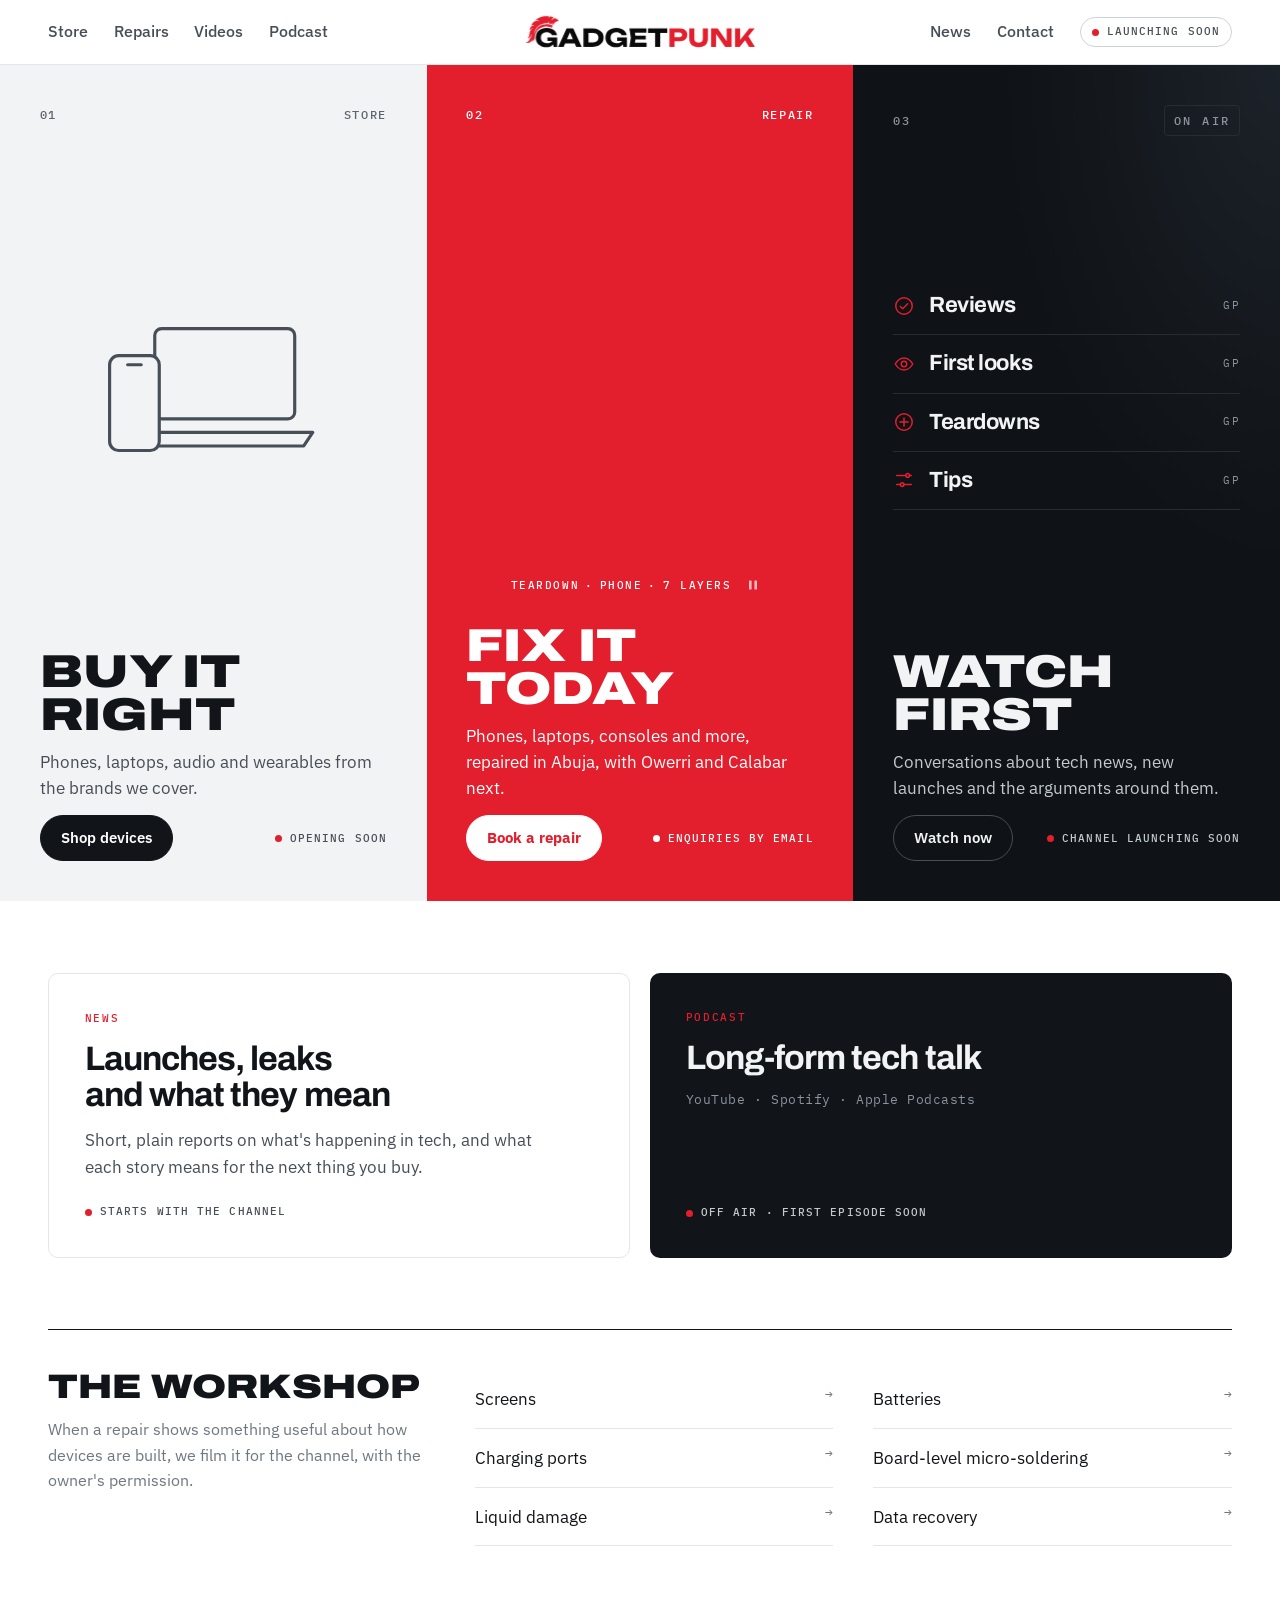
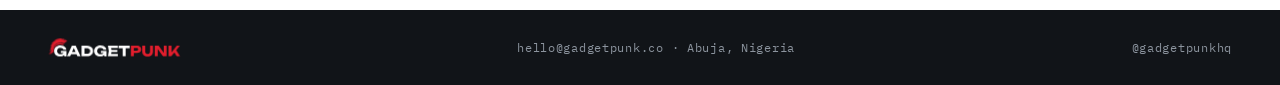
==== commit f48ca90e: "Header logo folds into the brandmark on scroll and opens into the wordmark at the top Co-Authored-By" ====
--- a/index.html
+++ b/index.html
@@ -31,7 +31,8 @@
     --f-display: "Archivo", "Arial Narrow", "Helvetica Neue", Arial, sans-serif;
     --f-body: "IBM Plex Sans", "Segoe UI", system-ui, sans-serif;
     --f-mono: "IBM Plex Mono", ui-monospace, "SF Mono", Menlo, monospace;
-    --gutter: clamp(20px, 6.25vw, 120px);
+    --gutter: clamp(20px, 3.75vw, 72px);
+    --hdr: clamp(64px, 5vw, 88px);
   }
 
   *, *::before, *::after { box-sizing: border-box; }
@@ -55,7 +56,7 @@
   p, h1, h2, h3, ul { margin: 0; }
   img, svg { max-width: 100%; }
   [hidden] { display: none !important; }
-  :where(section, article)[id] { scroll-margin-top: 96px; }
+  :where(section, article, footer)[id] { scroll-margin-top: calc(var(--hdr) + 16px); }
 
   .sprite { position: absolute; width: 0; height: 0; overflow: hidden; }
   .wrap { width: 100%; padding-inline: var(--gutter); }
@@ -83,12 +84,12 @@
 
   .dot { flex: none; width: 7px; height: 7px; border-radius: 50%; background: var(--red); }
 
-  .h2 {
+  .wide {
     font-family: var(--f-display);
-    font-weight: 700;
-    font-size: clamp(1.8rem, 2.8vw, 3.4rem);
-    line-height: 1.06;
-    letter-spacing: -0.028em;
+    font-stretch: 125%;
+    font-weight: 900;
+    line-height: 0.92;
+    text-transform: uppercase;
     text-wrap: balance;
   }
 
@@ -102,15 +103,14 @@
     border-radius: 999px;
     background: var(--ink);
     color: #FFFFFF;
-    font-size: clamp(0.92rem, 0.85rem + 0.15vw, 1.05rem);
+    font-size: clamp(0.88rem, 0.82rem + 0.15vw, 1.02rem);
     font-weight: 600;
     text-decoration: none;
-    transition: opacity 0.15s ease;
+    white-space: nowrap;
+    transition: opacity 0.15s ease, border-color 0.15s ease;
   }
 
   .btn:hover { opacity: 0.86; }
-  .btn.ghost { background: transparent; color: var(--ink); border-color: var(--line-2); }
-  .btn.ghost:hover { opacity: 1; border-color: var(--ink-2); }
 
   /* ---------- header ---------- */
 
@@ -131,23 +131,15 @@
   .top.is-scrolled { box-shadow: 0 8px 24px rgba(17, 20, 24, 0.06); }
 
   .top-inner {
-    display: flex;
+    display: grid;
+    grid-template-columns: 1fr auto 1fr;
     align-items: center;
-    justify-content: space-between;
-    gap: 24px;
-    min-height: clamp(60px, 4.7vw, 84px);
-  }
-
-  .brand { position: relative; display: flex; align-items: center; height: 44px; text-decoration: none; }
-
-  .brand-word {
-    display: block;
-    height: clamp(28px, 2.42vw, 43.3px);
-    width: auto;
-    aspect-ratio: 937.58 / 135.08;
-  }
-
-  .nav { display: flex; align-items: center; gap: clamp(20px, 2.2vw, 40px); }
+    column-gap: 24px;
+    min-height: var(--hdr);
+  }
+
+  .nav { display: flex; align-items: center; gap: clamp(18px, 2vw, 40px); }
+  .nav-r { justify-content: flex-end; }
 
   .nav a {
     padding-block: 8px;
@@ -160,10 +152,36 @@
 
   .nav a:hover { color: var(--ink); }
 
+  .pill {
+    display: inline-flex;
+    align-items: center;
+    gap: 8px;
+    padding: 5px 11px;
+    border: 1px solid var(--line-2);
+    border-radius: 999px;
+    font-family: var(--f-mono);
+    font-size: 11px;
+    font-weight: 500;
+    letter-spacing: 0.1em;
+    text-transform: uppercase;
+    white-space: nowrap;
+    color: var(--ink-2);
+  }
+
+  .brand { position: relative; display: grid; place-items: center; height: 52px; text-decoration: none; }
+
+  .brand-word {
+    display: block;
+    height: clamp(28px, 2.6vw, 48.5px);
+    width: auto;
+    aspect-ratio: 937.58 / 135.08;
+  }
+
   .menu-btn, .close-btn {
     place-items: center;
     width: 44px;
     height: 44px;
+    margin-left: -10px;
     padding: 0;
     border: 0;
     background: none;
@@ -171,13 +189,19 @@
     cursor: pointer;
   }
 
-  .menu-btn { display: none; margin-right: -10px; }
-  .close-btn { display: grid; margin-right: -10px; }
+  .menu-btn { display: none; }
+  .close-btn { display: grid; }
   .menu-btn svg, .close-btn svg { width: 22px; height: 22px; }
-
-  @media (max-width: 900px) {
+  .pill-mobile { display: none; }
+
+  @media (max-width: 1020px) {
     .nav { display: none; }
     .menu-btn { display: grid; }
+    .pill-mobile { display: inline-flex; justify-self: end; }
+  }
+
+  @media (max-width: 520px) {
+    .pill-mobile { display: none; }
   }
 
   /* ---------- menu drawer ---------- */
@@ -206,7 +230,7 @@
     position: absolute;
     top: 0;
     bottom: 0;
-    right: 0;
+    left: 0;
     display: flex;
     flex-direction: column;
     width: min(320px, 86vw);
@@ -214,13 +238,14 @@
     padding: calc(8px + env(safe-area-inset-top, 0px)) 24px calc(28px + env(safe-area-inset-bottom, 0px));
     background: #FFFFFF;
     box-shadow: 0 0 40px rgba(17, 20, 24, 0.18);
-    transform: translateX(100%);
+    transform: translateX(-100%);
     transition: transform 0.225s cubic-bezier(0, 0, 0.2, 1);
   }
 
   .drawer.is-open .drawer-panel { transform: none; }
 
   .drawer-top { display: flex; align-items: center; justify-content: space-between; min-height: 56px; }
+  .drawer-top .close-btn { order: -1; }
   .drawer-top svg.logo { display: block; height: 21.3px; width: auto; aspect-ratio: 937.58 / 135.08; }
 
   .drawer-nav { display: flex; flex-direction: column; padding-block: 16px 32px; }
@@ -239,55 +264,12 @@
   .drawer-socials a { font-size: 0.92rem; color: var(--ink-2); text-decoration: none; }
   .drawer-socials a:hover { color: var(--ink); }
 
-  /* ---------- hero ---------- */
-
-  .hero {
-    display: grid;
-    grid-template-columns: minmax(0, 1.05fr) minmax(0, 1fr);
-    align-items: center;
-    gap: 24px clamp(32px, 3.2vw, 72px);
-    padding-block: clamp(32px, 3.75vw, 76px) clamp(20px, 1.9vw, 40px);
-  }
-
-  .hero-copy { display: flex; flex-direction: column; align-items: flex-start; gap: clamp(20px, 1.7vw, 32px); }
-
-  .pill {
-    display: inline-flex;
-    align-items: center;
-    gap: 8px;
-    padding: 6px 13px;
-    border: 1px solid var(--line-2);
-    border-radius: 999px;
-    font-family: var(--f-mono);
-    font-size: 11px;
-    font-weight: 500;
-    letter-spacing: 0.1em;
-    text-transform: uppercase;
-    color: var(--ink-2);
-  }
-
-  h1 {
-    font-family: var(--f-display);
-    font-weight: 700;
-    font-size: clamp(2.5rem, 5.15vw, 7rem);
-    line-height: 0.98;
-    letter-spacing: -0.038em;
-    text-wrap: balance;
-  }
-
-  .lede { max-width: 52ch; font-size: clamp(1rem, 0.9rem + 0.3vw, 1.35rem); color: var(--ink-2); }
-
-  .actions { display: flex; flex-wrap: wrap; gap: 12px; }
-
-  .hero-art { height: clamp(360px, 33vw, 660px); }
-  .hero-art .td { height: 100%; }
-
-  /* ---------- doors ---------- */
+  /* ---------- the three doors ---------- */
 
   .doors {
     display: grid;
     grid-template-columns: repeat(3, minmax(0, 1fr));
-    gap: clamp(12px, 1.56vw, 28px);
+    height: clamp(600px, calc(100svh - var(--hdr)), 920px);
   }
 
   .door {
@@ -295,70 +277,60 @@
     flex-direction: column;
     justify-content: space-between;
     gap: 24px;
-    min-height: clamp(360px, 31.25vw, 580px);
-    padding: clamp(22px, 2.2vw, 40px);
-    border-radius: 10px;
+    min-width: 0;
+    padding: clamp(24px, 3.1vw, 60px);
   }
 
   .door-top {
+    display: flex;
+    align-items: center;
+    justify-content: space-between;
+    gap: 16px;
+    font-family: var(--f-mono);
+    font-size: 12px;
+    font-weight: 500;
+    letter-spacing: 0.14em;
+    text-transform: uppercase;
+  }
+
+  .door-foot { display: flex; flex-direction: column; gap: 14px; }
+
+  .door-title { font-size: clamp(2rem, 3.6vw, 4.6rem); }
+
+  .door-text { max-width: 44ch; font-size: clamp(0.95rem, 0.86rem + 0.22vw, 1.15rem); line-height: 1.55; }
+
+  .door-row {
     display: flex;
     flex-wrap: wrap;
     align-items: center;
     justify-content: space-between;
-    gap: 8px 16px;
-    font-family: var(--f-mono);
-    font-size: 11px;
-    font-weight: 500;
-    letter-spacing: 0.14em;
-    text-transform: uppercase;
-  }
-
-  .door-foot { display: flex; flex-direction: column; align-items: flex-start; gap: 12px; }
-
-  .door-title {
-    font-family: var(--f-display);
-    font-weight: 700;
-    font-size: clamp(1.5rem, 2.2vw, 2.6rem);
-    line-height: 1.06;
-    letter-spacing: -0.028em;
-    text-wrap: balance;
-  }
-
-  .door p { font-size: clamp(0.95rem, 0.86rem + 0.2vw, 1.12rem); line-height: 1.55; }
+    gap: 12px 16px;
+  }
 
   .door-store { background: var(--stage); color: var(--ink); }
-  .door-store .door-top { color: var(--ink-2); }
-  .door-store .door-art { display: flex; justify-content: center; color: var(--ink-2); }
-  .door-store .door-art svg { width: 56%; height: auto; }
-
-  .textlink {
-    padding-bottom: 1px;
-    border-bottom: 1px solid currentColor;
-    font-weight: 600;
-    font-size: clamp(0.95rem, 0.86rem + 0.2vw, 1.12rem);
-    text-decoration: none;
-  }
+  .door-store .door-top { color: #5D646D; }
+  .door-store .door-text { color: var(--ink-2); }
+
+  .door-art {
+    display: flex;
+    flex: 1 1 auto;
+    align-items: center;
+    justify-content: center;
+    min-height: 0;
+    color: var(--ink-2);
+  }
+
+  .door-art svg { width: 78%; max-width: 520px; height: auto; max-height: 100%; }
 
   .door-repair { background: var(--red); color: #FFFFFF; }
+  .door-repair .door-top, .door-repair .status { color: #FFFFFF; }
   .door-repair .dot { background: #FFFFFF; }
-  .door-repair .status { color: #FFFFFF; }
-
-  .chips { display: flex; flex-wrap: wrap; gap: 8px; padding: 0; list-style: none; }
-
-  .chips li {
-    padding: 6px 13px;
-    border: 1px solid rgba(255, 255, 255, 0.6);
-    border-radius: 999px;
-    font-family: var(--f-mono);
-    font-size: 12px;
-  }
-
-  .btn.white { background: #FFFFFF; border-color: #FFFFFF; color: var(--red); font-weight: 600; text-align: center; }
+  .door-repair .td { flex: 1 1 auto; min-height: 240px; margin-inline: calc(-1 * clamp(24px, 3.1vw, 60px)); }
+
+  .btn.white { background: #FFFFFF; border-color: #FFFFFF; color: var(--red); font-weight: 700; }
 
   .door-media {
-    position: relative;
     background: radial-gradient(110% 100% at 100% 0%, #1C2229 0%, #0F1216 60%);
-    border: 1px solid #262C33;
     color: #F1F3F5;
   }
 
@@ -371,160 +343,115 @@
     letter-spacing: 0.2em;
   }
 
-  .door-media .door-art { display: flex; justify-content: center; }
-
-  .play {
-    display: grid;
-    place-items: center;
-    width: clamp(56px, 5vw, 84px);
-    aspect-ratio: 1;
-    border-radius: 50%;
-    background: var(--red);
-    color: #FFFFFF;
-  }
-
-  .play svg { width: 34%; height: auto; margin-left: 6%; }
-
-  .door-media .mono { font-family: var(--f-mono); font-size: 12.5px; letter-spacing: 0.04em; color: #8C949E; }
-
-  /* ---------- videos ---------- */
-
-  .sec { padding-top: clamp(64px, 7.5vw, 150px); }
-
-  .sec-head {
+  .shows { display: flex; flex-direction: column; justify-content: center; padding: 0; list-style: none; }
+
+  .shows li {
     display: flex;
-    flex-wrap: wrap;
-    align-items: flex-end;
-    justify-content: space-between;
-    gap: 12px 24px;
-    padding-bottom: 18px;
-    margin-bottom: 28px;
-    border-bottom: 1px solid var(--line);
-  }
-
-  .sec-head > div { display: flex; flex-direction: column; gap: 8px; }
-
-  .tiles { display: grid; grid-template-columns: repeat(4, minmax(0, 1fr)); gap: clamp(14px, 1.56vw, 28px); }
-
-  .vid { display: flex; flex-direction: column; gap: 12px; }
-  .vid p { font-size: clamp(0.92rem, 0.85rem + 0.18vw, 1.08rem); line-height: 1.55; color: var(--ink-2); }
-
-  .tile {
-    position: relative;
-    aspect-ratio: 16 / 9;
-    max-width: 100%;
-    overflow: hidden;
-    border: 1px solid #262C33;
-    border-radius: 8px;
-    background: radial-gradient(120% 90% at 85% 8%, #1C2229 0%, #0F1216 62%);
-    color: #F1F3F5;
-  }
-
-  .tile svg { position: absolute; top: 14px; left: 14px; width: 22px; height: 22px; color: var(--red); }
-
-  .tile .gp {
-    position: absolute;
-    top: 15px;
-    right: 14px;
+    align-items: center;
+    gap: 14px;
+    padding-block: clamp(12px, 1.25vw, 22px);
+    border-bottom: 1px solid #262C33;
+  }
+
+  .shows svg { flex: none; width: 22px; height: 22px; color: var(--red); }
+
+  .shows h3 {
+    font-family: var(--f-display);
+    font-weight: 700;
+    font-size: clamp(1.2rem, 1.72vw, 2.1rem);
+    letter-spacing: -0.02em;
+    line-height: 1.15;
+  }
+
+  .shows .gp {
+    margin-left: auto;
     font-family: var(--f-mono);
-    font-size: 10.5px;
+    font-size: 11px;
     letter-spacing: 0.14em;
     color: #8C949E;
   }
 
-  .tile h3 {
-    position: absolute;
-    left: 14px;
-    bottom: 11px;
+  .door-media .door-text { color: #C4CAD1; }
+  .door-media .status { color: #C4CAD1; }
+
+  .btn.line { background: transparent; border-color: #474E57; color: #F1F3F5; }
+  .btn.line:hover { opacity: 1; border-color: #8C949E; }
+
+  /* ---------- news and podcast ---------- */
+
+  .duo {
+    display: grid;
+    grid-template-columns: repeat(2, minmax(0, 1fr));
+    gap: clamp(12px, 1.56vw, 28px);
+    padding-top: clamp(48px, 5.6vw, 112px);
+  }
+
+  .card {
+    display: flex;
+    flex-direction: column;
+    gap: 14px;
+    min-height: clamp(240px, 21.9vw, 420px);
+    padding: clamp(24px, 2.8vw, 56px);
+    border-radius: 10px;
+  }
+
+  .card-title {
     font-family: var(--f-display);
     font-weight: 700;
-    font-size: clamp(1.1rem, 1.72vw, 2rem);
-    letter-spacing: -0.02em;
-  }
-
-  /* ---------- contact ---------- */
-
-  .contact-sec { margin-top: clamp(64px, 7.5vw, 150px); }
-
-  .contact {
+    font-size: clamp(1.6rem, 2.65vw, 3.3rem);
+    line-height: 1.06;
+    letter-spacing: -0.028em;
+    text-wrap: balance;
+  }
+
+  .card .status { margin-top: auto; padding-top: 8px; }
+
+  .news { border: 1px solid var(--line); }
+  .news p.body { max-width: 48ch; font-size: clamp(1rem, 0.9rem + 0.2vw, 1.2rem); color: var(--ink-2); }
+
+  .podcast { background: var(--ink); color: #F1F3F5; }
+  .podcast .mono { font-family: var(--f-mono); font-size: 13px; letter-spacing: 0.04em; color: #8C949E; }
+  .podcast .status { color: #C4CAD1; }
+
+  /* ---------- workshop ---------- */
+
+  .shop-sec { padding-top: clamp(48px, 5.6vw, 112px); }
+
+  .workshop {
     display: grid;
-    grid-template-columns: minmax(0, 1.2fr) minmax(0, 1fr);
-    gap: 40px;
-    padding-top: 28px;
-    border-top: 1px solid var(--line);
-  }
-
-  .contact-main { display: flex; flex-direction: column; gap: 14px; }
-
-  .addr-row {
-    display: flex;
-    flex-wrap: wrap;
-    align-items: center;
-    gap: 12px;
-    padding: 16px 18px;
-    border-radius: 10px;
-    background: var(--stage);
-  }
-
-  #addr {
-    font-family: var(--f-mono);
-    font-size: clamp(1rem, 0.9rem + 0.4vw, 1.4rem);
-    font-weight: 500;
-    user-select: all;
-    word-break: break-all;
-  }
-
-  #copy {
-    margin-left: auto;
-    padding: 8px 16px;
-    border: 0;
-    border-radius: 999px;
-    background: var(--ink);
-    color: #FFFFFF;
-    font-family: var(--f-body);
-    font-size: 14px;
-    font-weight: 600;
-    cursor: pointer;
-  }
-
-  #copy:hover { opacity: 0.86; }
-  #copy[data-done="1"] { background: var(--red); }
-
-  .note { max-width: 52ch; font-size: 15px; line-height: 1.55; color: var(--muted); }
-
-  .follow { display: flex; flex-direction: column; gap: 8px; }
-
-  .handles {
+    grid-template-columns: minmax(0, 1fr) minmax(0, 2fr);
+    gap: 32px 48px;
+    padding-block: 40px 64px;
+    border-top: 1px solid var(--ink);
+  }
+
+  .workshop-copy { display: flex; flex-direction: column; gap: 12px; }
+  .workshop-title { font-size: clamp(1.8rem, 2.65vw, 3.3rem); line-height: 1; }
+  .workshop-copy p { max-width: 42ch; font-size: clamp(0.95rem, 0.86rem + 0.2vw, 1.12rem); line-height: 1.55; color: var(--muted); }
+
+  .services {
     display: grid;
     grid-template-columns: repeat(2, minmax(0, 1fr));
-    gap: 1px;
-    overflow: hidden;
-    border: 1px solid var(--line);
-    border-radius: 10px;
-    background: var(--line);
-  }
-
-  .handles a {
+    column-gap: 40px;
+    align-content: start;
+    padding: 0;
+    list-style: none;
+  }
+
+  .services a {
     display: flex;
-    flex-direction: column;
-    gap: 2px;
-    padding: 14px 16px;
-    background: #FFFFFF;
+    justify-content: space-between;
+    gap: 16px;
+    padding-block: 15px;
+    border-bottom: 1px solid var(--line);
+    font-size: clamp(1rem, 0.92rem + 0.2vw, 1.2rem);
     text-decoration: none;
-    transition: background-color 0.15s ease;
-  }
-
-  .handles a:hover { background: var(--stage); }
-
-  .plat {
-    font-family: var(--f-mono);
-    font-size: 10.5px;
-    letter-spacing: 0.12em;
-    text-transform: uppercase;
-    color: var(--muted);
-  }
-
-  .handle { font-family: var(--f-display); font-weight: 600; font-size: 16px; }
+    transition: color 0.15s ease, border-color 0.15s ease;
+  }
+
+  .services a span { font-family: var(--f-mono); font-size: 13px; color: var(--muted); transition: transform 0.15s ease, color 0.15s ease; }
+  .services a:hover { border-color: var(--ink); }
+  .services a:hover span { color: var(--red); transform: translateX(3px); }
 
   /* ---------- footer ---------- */
 
@@ -534,40 +461,39 @@
     align-items: center;
     justify-content: space-between;
     gap: 12px 24px;
-    margin-top: 56px;
-    padding-block: 28px 40px;
+    padding-block: 28px calc(28px + env(safe-area-inset-bottom, 0px));
+    background: var(--ink);
+    color: #8C949E;
     font-family: var(--f-mono);
     font-size: 12px;
     letter-spacing: 0.06em;
-    color: var(--muted);
+    --logo-ink: #FFFFFF;
   }
 
   .foot svg { display: block; height: 19.1px; width: auto; aspect-ratio: 937.58 / 135.08; }
+  .foot a { text-decoration: none; }
+  .foot a:hover { color: #F1F3F5; }
 
   :where(a, button):focus-visible { outline: 2px solid var(--red); outline-offset: 3px; }
+  .door-repair :where(a, button):focus-visible { outline-color: #FFFFFF; }
 
   /* ---------- smaller screens ---------- */
 
-  @media (max-width: 1100px) {
-    .doors { grid-template-columns: minmax(0, 1fr) minmax(0, 1fr); }
-    .door-media { grid-column: span 2; min-height: 300px; }
-    .tiles { grid-template-columns: repeat(2, minmax(0, 1fr)); }
-  }
-
   @media (max-width: 860px) {
-    .hero { grid-template-columns: minmax(0, 1fr); }
-    .hero-art { height: clamp(300px, 72vw, 460px); }
-    .contact { grid-template-columns: minmax(0, 1fr); gap: 24px; }
-  }
-
-  @media (max-width: 640px) {
-    .doors { grid-template-columns: minmax(0, 1fr); }
-    .door-media { grid-column: auto; }
-    .door { min-height: 320px; }
-    .tiles { gap: 20px 12px; }
-    .tile h3 { left: 12px; bottom: 9px; }
-    .tile svg { top: 11px; left: 11px; width: 18px; height: 18px; }
-    .tile .gp { top: 12px; right: 11px; }
+    .doors { grid-template-columns: minmax(0, 1fr); height: auto; }
+    .door { min-height: 440px; }
+    .door-store .door-art { min-height: 200px; }
+    .door-store .door-art svg { width: 70%; }
+    .door-repair { min-height: 620px; }
+    .door-repair .td { min-height: 320px; }
+    .duo { grid-template-columns: minmax(0, 1fr); }
+    .workshop { grid-template-columns: minmax(0, 1fr); }
+  }
+
+  @media (max-width: 560px) {
+    .door-repair { min-height: 560px; }
+    .door-repair .td { min-height: 280px; }
+    .services { grid-template-columns: minmax(0, 1fr); }
   }
 
   @media (prefers-reduced-motion: reduce) {
@@ -752,38 +678,42 @@
 
 <header class="top is-mark" id="siteTop">
   <div class="wrap top-inner">
-    <a class="brand" href="#top" aria-label="GadgetPunk, back to top">
-      <svg class="gpl gpl-hdr brand-word is-anim" viewBox="-39.76 -129.44 937.58 135.08" aria-hidden="true" focusable="false"><mask id="gpm-hw" maskUnits="userSpaceOnUse" x="-300" y="-300" width="700" height="600"><path class="gpl-arc" d="M142.48 -68.4A100 100 0 1 0 -31.43 24.07" pathLength="1" fill="none" stroke="#fff" stroke-width="200"/></mask><g class="gpl-move"><g mask="url(#gpm-hw)"><use class="gpl-plume" href="#gp-plume"/></g><use class="gpl-g" href="#gp-g"/><g clip-path="url(#gp-out)"><use class="gpl-l" href="#gp-l-a" style="--o:0s;--c:0.49s"/><use class="gpl-l" href="#gp-l-d" style="--o:0.07s;--c:0.435s"/><use class="gpl-l" href="#gp-l-g" style="--o:0.14s;--c:0.38s"/><use class="gpl-l" href="#gp-l-e" style="--o:0.21s;--c:0.325s"/><use class="gpl-l" href="#gp-l-t" style="--o:0.28s;--c:0.27s"/><use class="gpl-l gpl-red" href="#gp-l-p" style="--o:0.41s;--c:0.165s"/><use class="gpl-l gpl-red" href="#gp-l-u" style="--o:0.48s;--c:0.11s"/><use class="gpl-l gpl-red" href="#gp-l-n" style="--o:0.55s;--c:0.055s"/><use class="gpl-l gpl-red" href="#gp-l-k" style="--o:0.62s;--c:0s"/></g></g></svg>
-    </a>
-    <nav class="nav" aria-label="Sections">
-      <a href="#videos">Videos</a>
-      <a href="#media">News</a>
-      <a href="#media">Podcast</a>
+    <nav class="nav" aria-label="Shop and watch">
       <a href="#store">Store</a>
       <a href="#repairs">Repairs</a>
-      <a href="#contact">Contact</a>
+      <a href="#media">Videos</a>
+      <a href="#podcast">Podcast</a>
     </nav>
     <button class="menu-btn" type="button" data-menu aria-controls="menu" aria-expanded="false" aria-label="Open menu">
       <svg viewBox="0 0 24 24" fill="none" stroke="currentColor" stroke-width="1.8" stroke-linecap="round" aria-hidden="true"><path d="M4 7h16M4 12h16M4 17h16"/></svg>
     </button>
+    <a class="brand" href="#top" aria-label="GadgetPunk, back to top">
+      <svg class="gpl gpl-hdr gpl-slide brand-word is-anim" viewBox="-39.76 -129.44 937.58 135.08" aria-hidden="true" focusable="false"><mask id="gpm-hw" maskUnits="userSpaceOnUse" x="-300" y="-300" width="700" height="600"><path class="gpl-arc" d="M142.48 -68.4A100 100 0 1 0 -31.43 24.07" pathLength="1" fill="none" stroke="#fff" stroke-width="200"/></mask><g class="gpl-move"><g mask="url(#gpm-hw)"><use class="gpl-plume" href="#gp-plume"/></g><use class="gpl-g" href="#gp-g"/><g clip-path="url(#gp-out)"><use class="gpl-l" href="#gp-l-a" style="--o:0s;--c:0.49s"/><use class="gpl-l" href="#gp-l-d" style="--o:0.07s;--c:0.435s"/><use class="gpl-l" href="#gp-l-g" style="--o:0.14s;--c:0.38s"/><use class="gpl-l" href="#gp-l-e" style="--o:0.21s;--c:0.325s"/><use class="gpl-l" href="#gp-l-t" style="--o:0.28s;--c:0.27s"/><use class="gpl-l gpl-red" href="#gp-l-p" style="--o:0.41s;--c:0.165s"/><use class="gpl-l gpl-red" href="#gp-l-u" style="--o:0.48s;--c:0.11s"/><use class="gpl-l gpl-red" href="#gp-l-n" style="--o:0.55s;--c:0.055s"/><use class="gpl-l gpl-red" href="#gp-l-k" style="--o:0.62s;--c:0s"/></g></g></svg>
+    </a>
+    <nav class="nav nav-r" aria-label="News and contact">
+      <a href="#news">News</a>
+      <a href="#contact">Contact</a>
+      <span class="pill"><span class="dot"></span>Launching soon</span>
+    </nav>
+    <span class="pill pill-mobile"><span class="dot"></span>Launching soon</span>
   </div>
 </header>
 
-<aside class="drawer" id="menu" aria-hidden="true" data-wide="(min-width: 901px)">
+<aside class="drawer" id="menu" aria-hidden="true" data-wide="(min-width: 1021px)">
   <div class="drawer-bg" data-close></div>
   <div class="drawer-panel" role="dialog" aria-modal="true" aria-label="Menu">
     <div class="drawer-top">
-      <svg class="gpl gpl-once logo" viewBox="-39.76 -129.44 937.58 135.08" aria-hidden="true" focusable="false"><mask id="gpm-dr" maskUnits="userSpaceOnUse" x="-300" y="-300" width="700" height="600"><path class="gpl-arc" d="M142.48 -68.4A100 100 0 1 0 -31.43 24.07" pathLength="1" fill="none" stroke="#fff" stroke-width="200"/></mask><g class="gpl-move"><g mask="url(#gpm-dr)"><use class="gpl-plume" href="#gp-plume"/></g><use class="gpl-g" href="#gp-g"/><g clip-path="url(#gp-out)"><use class="gpl-l" href="#gp-l-a" style="--o:0s"/><use class="gpl-l" href="#gp-l-d" style="--o:0.07s"/><use class="gpl-l" href="#gp-l-g" style="--o:0.14s"/><use class="gpl-l" href="#gp-l-e" style="--o:0.21s"/><use class="gpl-l" href="#gp-l-t" style="--o:0.28s"/><use class="gpl-l gpl-red" href="#gp-l-p" style="--o:0.41s"/><use class="gpl-l gpl-red" href="#gp-l-u" style="--o:0.48s"/><use class="gpl-l gpl-red" href="#gp-l-n" style="--o:0.55s"/><use class="gpl-l gpl-red" href="#gp-l-k" style="--o:0.62s"/></g></g></svg>
       <button class="close-btn" id="menuClose" type="button" aria-label="Close menu">
         <svg viewBox="0 0 24 24" fill="none" stroke="currentColor" stroke-width="1.8" stroke-linecap="round" aria-hidden="true"><path d="M6 6l12 12M18 6L6 18"/></svg>
       </button>
+      <svg class="gpl gpl-once logo" viewBox="-39.76 -129.44 937.58 135.08" aria-hidden="true" focusable="false"><mask id="gpm-dr" maskUnits="userSpaceOnUse" x="-300" y="-300" width="700" height="600"><path class="gpl-arc" d="M142.48 -68.4A100 100 0 1 0 -31.43 24.07" pathLength="1" fill="none" stroke="#fff" stroke-width="200"/></mask><g class="gpl-move"><g mask="url(#gpm-dr)"><use class="gpl-plume" href="#gp-plume"/></g><use class="gpl-g" href="#gp-g"/><g clip-path="url(#gp-out)"><use class="gpl-l" href="#gp-l-a" style="--o:0s"/><use class="gpl-l" href="#gp-l-d" style="--o:0.07s"/><use class="gpl-l" href="#gp-l-g" style="--o:0.14s"/><use class="gpl-l" href="#gp-l-e" style="--o:0.21s"/><use class="gpl-l" href="#gp-l-t" style="--o:0.28s"/><use class="gpl-l gpl-red" href="#gp-l-p" style="--o:0.41s"/><use class="gpl-l gpl-red" href="#gp-l-u" style="--o:0.48s"/><use class="gpl-l gpl-red" href="#gp-l-n" style="--o:0.55s"/><use class="gpl-l gpl-red" href="#gp-l-k" style="--o:0.62s"/></g></g></svg>
     </div>
     <nav class="drawer-nav" aria-label="Sections">
-      <a href="#videos">Videos</a>
-      <a href="#media">News</a>
-      <a href="#media">Podcast</a>
       <a href="#store">Store</a>
       <a href="#repairs">Repairs</a>
+      <a href="#media">Videos</a>
+      <a href="#podcast">Podcast</a>
+      <a href="#news">News</a>
       <a href="#contact">Contact</a>
     </nav>
     <div class="drawer-socials">
@@ -796,18 +726,27 @@
 </aside>
 
 <main>
-  <section class="hero wrap">
-    <div class="hero-copy">
-      <p class="pill"><span class="dot"></span>Launching soon</p>
-      <h1>Reviews, news, teardowns and a store.</h1>
-      <p class="lede">We test the gadgets worth talking about, report on the tech that's coming next, open devices up to show how they work, and sell the gear we'd use ourselves. Based in Abuja, Nigeria.</p>
-      <div class="actions">
-        <a class="btn" href="#videos">See what's coming</a>
-        <a class="btn ghost" href="#contact">Get in touch</a>
+  <h1 class="sprite">GadgetPunk: buy it right, fix it today, watch first</h1>
+
+  <section class="doors" aria-label="Store, repairs and media">
+    <article class="door door-store" id="store">
+      <div class="door-top"><span>01</span><span>Store</span></div>
+      <div class="door-art" aria-hidden="true">
+        <svg viewBox="0 0 120 80" fill="none" stroke="currentColor" stroke-width="1.4" stroke-linecap="round" stroke-linejoin="round"><rect x="34" y="14" width="62" height="40" rx="3"/><path d="M26 60h78l-4 6H30z"/><rect x="14" y="26" width="22" height="42" rx="4" fill="#F1F3F5"/><path d="M22 30h6"/></svg>
       </div>
-    </div>
-    <div class="hero-art">
-      <div class="td" data-teardown data-theme="light">
+      <div class="door-foot">
+        <h2 class="wide door-title">Buy it right</h2>
+        <p class="door-text">Phones, laptops, audio and wearables from the brands we cover.</p>
+        <div class="door-row">
+          <a class="btn" href="mailto:hello@gadgetpunk.co?subject=Store%20enquiry">Shop devices</a>
+          <span class="status"><span class="dot"></span>Opening soon</span>
+        </div>
+      </div>
+    </article>
+
+    <article class="door door-repair" id="repairs">
+      <div class="door-top"><span>02</span><span>Repair</span></div>
+      <div class="td" data-teardown data-theme="red">
         <div class="td-view" aria-hidden="true">
 <div class="td-stage is-on" data-dev="phone"><div class="td-z"><div class="dev" style="width:136px;height:280px;--tx:-101.0px;--ty:98.5px">
 <div class="sh" style="inset:10px;border-radius:30px;background:rgba(0,0,0,.28);filter:blur(18px)"></div>
@@ -1061,106 +1000,72 @@
         </div>
         <div class="td-cap"><span>Teardown</span><span aria-hidden="true">·</span><b data-td-name>Phone</b><span aria-hidden="true">·</span><span data-td-layers>7 layers</span><button class="td-pause" type="button" aria-label="Pause teardowns"><svg class="i-pause" viewBox="0 0 12 12" fill="currentColor" aria-hidden="true"><rect x="2" y="1.5" width="2.6" height="9" rx="0.6"/><rect x="7.4" y="1.5" width="2.6" height="9" rx="0.6"/></svg><svg class="i-play" viewBox="0 0 12 12" fill="currentColor" aria-hidden="true"><path d="M3 1.6v8.8L10.4 6z"/></svg></button></div>
       </div>
-    </div>
-  </section>
-
-  <section class="doors wrap" aria-label="Store, repairs and media">
-    <article class="door door-store" id="store">
-      <div class="door-top"><span>01 · Store</span><span class="status"><span class="dot"></span>Opening soon</span></div>
-      <div class="door-art" aria-hidden="true">
-        <svg viewBox="0 0 120 80" fill="none" stroke="currentColor" stroke-width="1.6" stroke-linecap="round" stroke-linejoin="round"><rect x="34" y="14" width="62" height="40" rx="3"/><path d="M26 60h78l-4 6H30z"/><rect x="14" y="26" width="22" height="42" rx="4" fill="#F1F3F5"/><path d="M22 30h6"/></svg>
-      </div>
       <div class="door-foot">
-        <h2 class="door-title">Devices, accessories and our own gear</h2>
-        <a class="textlink" href="mailto:hello@gadgetpunk.co?subject=Store%20enquiry">Browse the store</a>
+        <h2 class="wide door-title">Fix it today</h2>
+        <p class="door-text">Phones, laptops, consoles and more, repaired in Abuja, with Owerri and Calabar next.</p>
+        <div class="door-row">
+          <a class="btn white" href="mailto:hello@gadgetpunk.co?subject=Repair%20booking">Book a repair</a>
+          <span class="status"><span class="dot"></span>Enquiries by email</span>
+        </div>
       </div>
     </article>
 
-    <article class="door door-repair" id="repairs">
-      <div class="door-top"><span>02 · Repairs</span><span class="status"><span class="dot"></span>Enquiries by email</span></div>
-      <ul class="chips" aria-label="Repairs we do">
-        <li>Screens</li>
-        <li>Batteries</li>
-        <li>Charging ports</li>
-        <li>Board-level micro-soldering</li>
-        <li>Liquid damage</li>
-        <li>Data recovery</li>
+    <article class="door door-media" id="media">
+      <div class="door-top"><span>03</span><span class="onair">On air</span></div>
+      <ul class="shows">
+        <li><svg viewBox="0 0 24 24" fill="none" stroke="currentColor" stroke-width="1.6" stroke-linecap="round" stroke-linejoin="round" aria-hidden="true"><circle cx="12" cy="12" r="9"/><path d="M8 12.5l2.6 2.6L16 9.5"/></svg><h3>Reviews</h3><span class="gp" aria-hidden="true">GP</span></li>
+        <li><svg viewBox="0 0 24 24" fill="none" stroke="currentColor" stroke-width="1.6" stroke-linecap="round" stroke-linejoin="round" aria-hidden="true"><path d="M2.5 12S6 5.5 12 5.5 21.5 12 21.5 12 18 18.5 12 18.5 2.5 12 2.5 12z"/><circle cx="12" cy="12" r="3"/></svg><h3>First looks</h3><span class="gp" aria-hidden="true">GP</span></li>
+        <li><svg viewBox="0 0 24 24" fill="none" stroke="currentColor" stroke-width="1.6" stroke-linecap="round" stroke-linejoin="round" aria-hidden="true"><circle cx="12" cy="12" r="9"/><path d="M12 7.5v9M7.5 12h9"/></svg><h3>Teardowns</h3><span class="gp" aria-hidden="true">GP</span></li>
+        <li><svg viewBox="0 0 24 24" fill="none" stroke="currentColor" stroke-width="1.6" stroke-linecap="round" stroke-linejoin="round" aria-hidden="true"><path d="M4 7h10M18 7h2M4 17h4M12 17h8"/><circle cx="16" cy="7" r="2"/><circle cx="10" cy="17" r="2"/></svg><h3>Tips</h3><span class="gp" aria-hidden="true">GP</span></li>
       </ul>
       <div class="door-foot">
-        <h2 class="door-title">The workshop</h2>
-        <p>Phones, laptops, consoles and more, repaired in Abuja, with Owerri and Calabar next.</p>
-        <a class="btn white" href="mailto:hello@gadgetpunk.co?subject=Repair%20enquiry">Email us the model and the fault</a>
-      </div>
-    </article>
-
-    <article class="door door-media" id="media">
-      <div class="door-top"><span>03 · Media</span><span class="onair">On air</span></div>
-      <div class="door-art" aria-hidden="true">
-        <span class="play"><svg viewBox="0 0 12 12" fill="currentColor"><path d="M2.5 1v10L11 6z"/></svg></span>
-      </div>
-      <div class="door-foot">
-        <h2 class="door-title">Reviews, teardowns and a podcast</h2>
-        <p class="mono">YouTube · Spotify · Apple Podcasts</p>
+        <h2 class="wide door-title">Watch first</h2>
+        <p class="door-text">Conversations about tech news, new launches and the arguments around them.</p>
+        <div class="door-row">
+          <a class="btn line" href="https://www.youtube.com/@gadgetpunkhq" target="_blank" rel="noopener">Watch now</a>
+          <span class="status"><span class="dot"></span>Channel launching soon</span>
+        </div>
       </div>
     </article>
   </section>
 
-  <section class="sec wrap" id="videos">
-    <header class="sec-head">
-      <div>
-        <p class="label">Videos</p>
-        <h2 class="h2">On the channel</h2>
+  <div class="wrap duo">
+    <article class="card news" id="news">
+      <p class="label">News</p>
+      <h2 class="card-title">Launches, leaks and what they mean</h2>
+      <p class="body">Short, plain reports on what's happening in tech, and what each story means for the next thing you buy.</p>
+      <p class="status"><span class="dot"></span>Starts with the channel</p>
+    </article>
+    <article class="card podcast" id="podcast">
+      <p class="label">Podcast</p>
+      <h2 class="card-title">Long-form tech talk</h2>
+      <p class="mono">YouTube · Spotify · Apple Podcasts</p>
+      <p class="status"><span class="dot"></span>Off air · First episode soon</p>
+    </article>
+  </div>
+
+  <section class="wrap shop-sec" aria-labelledby="workshop-title">
+    <div class="workshop">
+      <div class="workshop-copy">
+        <h2 class="wide workshop-title" id="workshop-title">The workshop</h2>
+        <p>When a repair shows something useful about how devices are built, we film it for the channel, with the owner's permission.</p>
       </div>
-      <p class="status"><span class="dot"></span>Channel launching soon</p>
-    </header>
-    <div class="tiles">
-      <article class="vid">
-        <div class="tile"><svg viewBox="0 0 24 24" fill="none" stroke="currentColor" stroke-width="1.6" stroke-linecap="round" stroke-linejoin="round" aria-hidden="true"><circle cx="12" cy="12" r="9"/><path d="M8 12.5l2.6 2.6L16 9.5"/></svg><span class="gp" aria-hidden="true">GP</span><h3>Reviews</h3></div>
-        <p>Full reviews of phones, laptops, audio and the rest, ending in a clear verdict.</p>
-      </article>
-      <article class="vid">
-        <div class="tile"><svg viewBox="0 0 24 24" fill="none" stroke="currentColor" stroke-width="1.6" stroke-linecap="round" stroke-linejoin="round" aria-hidden="true"><path d="M2.5 12S6 5.5 12 5.5 21.5 12 21.5 12 18 18.5 12 18.5 2.5 12 2.5 12z"/><circle cx="12" cy="12" r="3"/></svg><span class="gp" aria-hidden="true">GP</span><h3>First looks</h3></div>
-        <p>Hands-on time with new and unreleased tech, and whether the hype holds up.</p>
-      </article>
-      <article class="vid">
-        <div class="tile"><svg viewBox="0 0 24 24" fill="none" stroke="currentColor" stroke-width="1.6" stroke-linecap="round" stroke-linejoin="round" aria-hidden="true"><circle cx="12" cy="12" r="9"/><path d="M12 7.5v9M7.5 12h9"/></svg><span class="gp" aria-hidden="true">GP</span><h3>Teardowns</h3></div>
-        <p>Devices opened up to show how they're built and what's likely to fail first.</p>
-      </article>
-      <article class="vid">
-        <div class="tile"><svg viewBox="0 0 24 24" fill="none" stroke="currentColor" stroke-width="1.6" stroke-linecap="round" stroke-linejoin="round" aria-hidden="true"><path d="M4 7h10M18 7h2M4 17h4M12 17h8"/><circle cx="16" cy="7" r="2"/><circle cx="10" cy="17" r="2"/></svg><span class="gp" aria-hidden="true">GP</span><h3>Tips</h3></div>
-        <p>Settings and habits that get more out of the gadgets you already own.</p>
-      </article>
+      <ul class="services">
+        <li><a href="mailto:hello@gadgetpunk.co?subject=Repair%3A%20Screen">Screens <span aria-hidden="true">→</span></a></li>
+        <li><a href="mailto:hello@gadgetpunk.co?subject=Repair%3A%20Battery">Batteries <span aria-hidden="true">→</span></a></li>
+        <li><a href="mailto:hello@gadgetpunk.co?subject=Repair%3A%20Charging%20port">Charging ports <span aria-hidden="true">→</span></a></li>
+        <li><a href="mailto:hello@gadgetpunk.co?subject=Repair%3A%20Micro-soldering">Board-level micro-soldering <span aria-hidden="true">→</span></a></li>
+        <li><a href="mailto:hello@gadgetpunk.co?subject=Repair%3A%20Liquid%20damage">Liquid damage <span aria-hidden="true">→</span></a></li>
+        <li><a href="mailto:hello@gadgetpunk.co?subject=Repair%3A%20Data%20recovery">Data recovery <span aria-hidden="true">→</span></a></li>
+      </ul>
     </div>
   </section>
-
-  <section class="contact-sec wrap" id="contact">
-   <div class="contact">
-    <div class="contact-main">
-      <p class="label">Contact</p>
-      <h2 class="h2">Get in touch</h2>
-      <div class="addr-row">
-        <span id="addr">hello@gadgetpunk.co</span>
-        <button id="copy" type="button">Copy</button>
-      </div>
-      <p class="note">For repairs, send the device model and what went wrong. For press and partnerships, tell us what you have in mind.</p>
-    </div>
-    <div class="follow">
-      <p class="label">Follow</p>
-      <div class="handles">
-        <a href="https://www.youtube.com/@gadgetpunkhq" target="_blank" rel="noopener"><span class="plat">YouTube</span><span class="handle">@gadgetpunkhq</span></a>
-        <a href="https://www.instagram.com/gadgetpunkhq" target="_blank" rel="noopener"><span class="plat">Instagram</span><span class="handle">@gadgetpunkhq</span></a>
-        <a href="https://www.tiktok.com/@gadgetpunkhq" target="_blank" rel="noopener"><span class="plat">TikTok</span><span class="handle">@gadgetpunkhq</span></a>
-        <a href="https://x.com/gadgetpunkhq" target="_blank" rel="noopener"><span class="plat">X</span><span class="handle">@gadgetpunkhq</span></a>
-      </div>
-    </div>
-   </div>
-  </section>
 </main>
 
-<footer class="foot wrap">
+<footer class="foot wrap" id="contact">
   <svg class="gpl gpl-once" viewBox="-39.76 -129.44 937.58 135.08" role="img" aria-label="GadgetPunk"><mask id="gpm-ft" maskUnits="userSpaceOnUse" x="-300" y="-300" width="700" height="600"><path class="gpl-arc" d="M142.48 -68.4A100 100 0 1 0 -31.43 24.07" pathLength="1" fill="none" stroke="#fff" stroke-width="200"/></mask><g class="gpl-move"><g mask="url(#gpm-ft)"><use class="gpl-plume" href="#gp-plume"/></g><use class="gpl-g" href="#gp-g"/><g clip-path="url(#gp-out)"><use class="gpl-l" href="#gp-l-a" style="--o:0s"/><use class="gpl-l" href="#gp-l-d" style="--o:0.07s"/><use class="gpl-l" href="#gp-l-g" style="--o:0.14s"/><use class="gpl-l" href="#gp-l-e" style="--o:0.21s"/><use class="gpl-l" href="#gp-l-t" style="--o:0.28s"/><use class="gpl-l gpl-red" href="#gp-l-p" style="--o:0.41s"/><use class="gpl-l gpl-red" href="#gp-l-u" style="--o:0.48s"/><use class="gpl-l gpl-red" href="#gp-l-n" style="--o:0.55s"/><use class="gpl-l gpl-red" href="#gp-l-k" style="--o:0.62s"/></g></g></svg>
-  <span>gadgetpunk.co · Abuja, Nigeria</span>
-  <span>© 2026 GadgetPunk</span>
+  <span><a href="mailto:hello@gadgetpunk.co">hello@gadgetpunk.co</a> · Abuja, Nigeria</span>
+  <span>@gadgetpunkhq</span>
 </footer>
 
 <script>
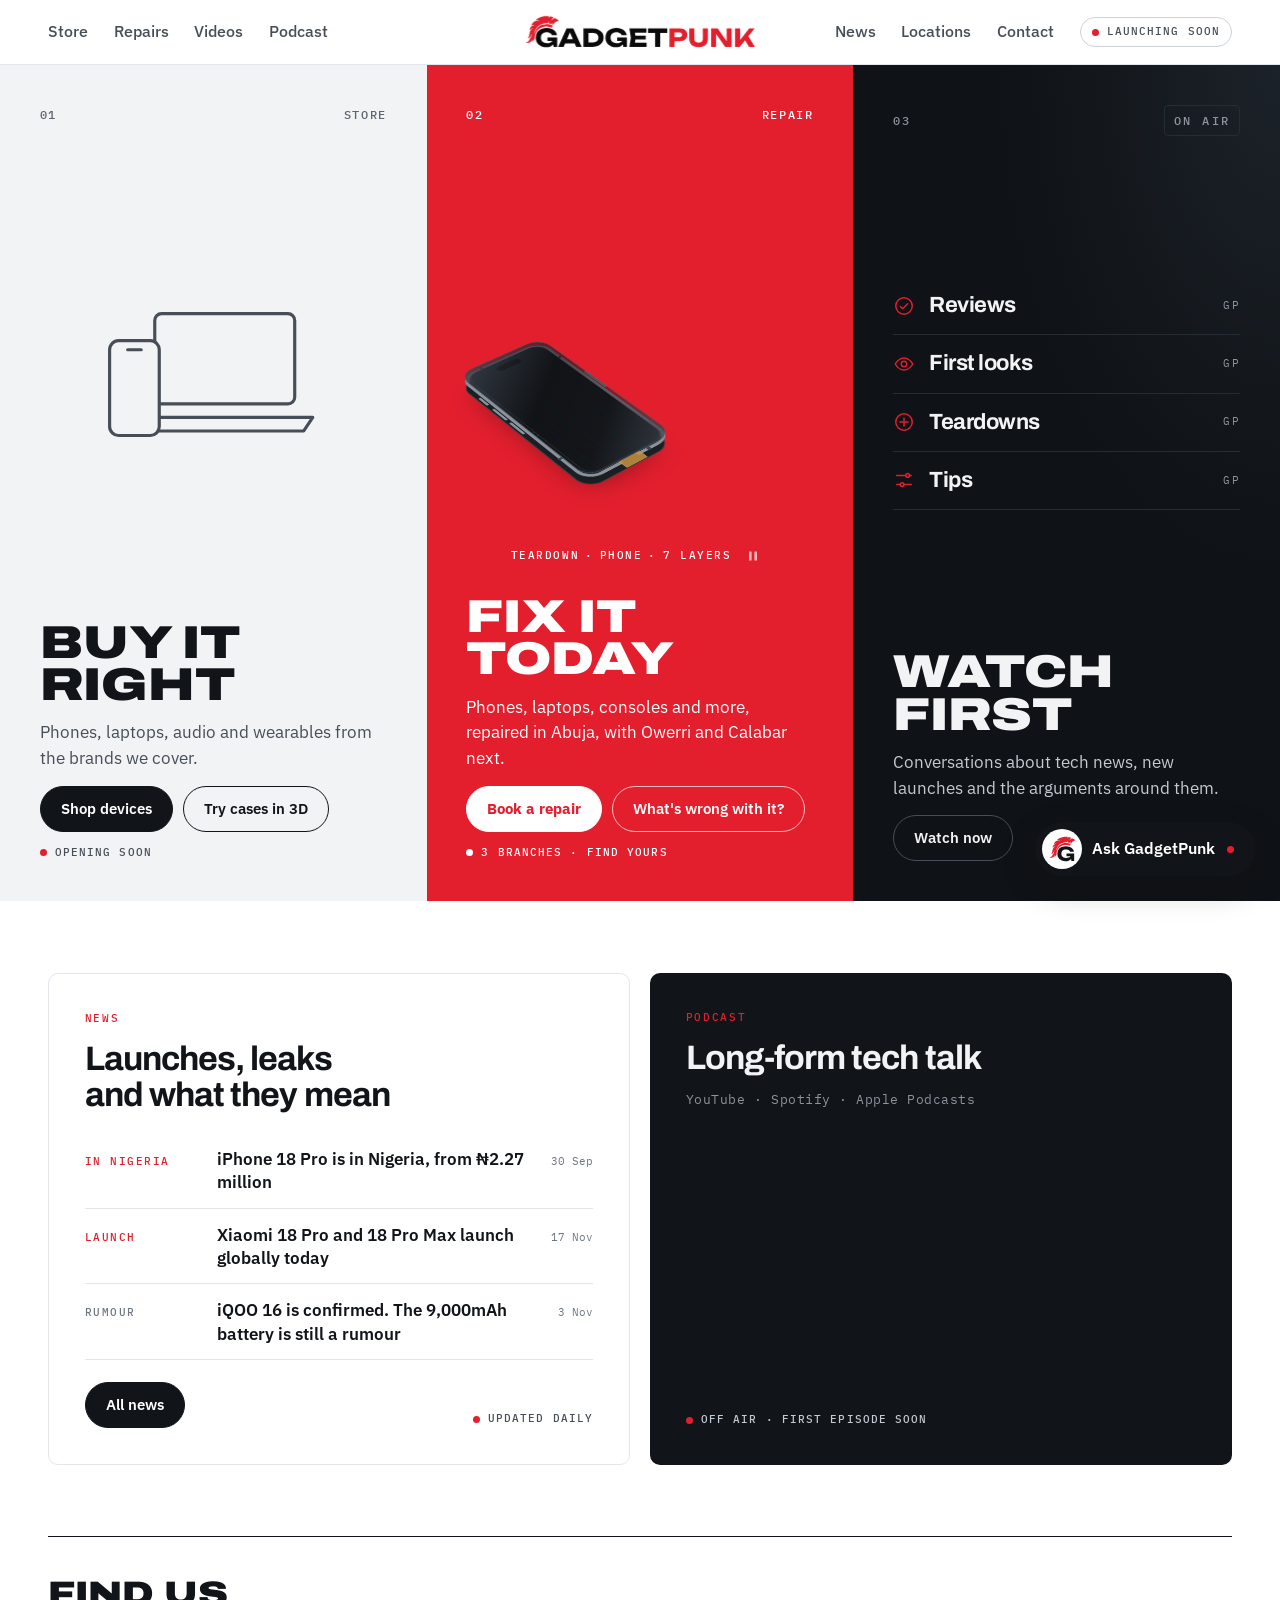
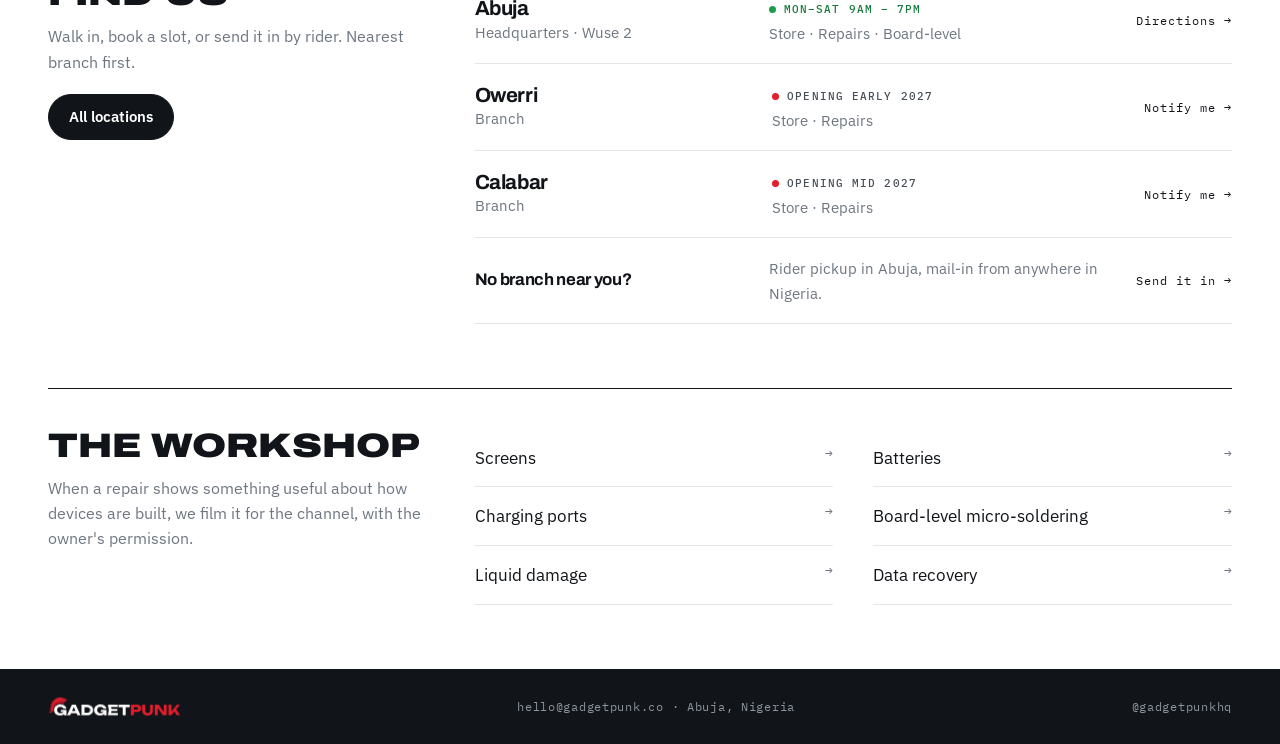
==== commit 7d9e0877: "Add v2 features: 3D studio, repair assistant, news, locations and request pages Homepage keeps the l" ====
--- a/index.html
+++ b/index.html
@@ -654,6 +654,7 @@
   }
 
 </style>
+<link rel="stylesheet" href="/assets/gp-v2.css">
 <noscript><style>.top.is-mark .gpl-move, .top.is-mark .gpl-l { opacity: 1 !important; transform: none !important; }</style></noscript>
 </head>
 <body id="top">
@@ -691,7 +692,8 @@
       <svg class="gpl gpl-hdr gpl-slide brand-word is-anim" viewBox="-39.76 -129.44 937.58 135.08" aria-hidden="true" focusable="false"><mask id="gpm-hw" maskUnits="userSpaceOnUse" x="-300" y="-300" width="700" height="600"><path class="gpl-arc" d="M142.48 -68.4A100 100 0 1 0 -31.43 24.07" pathLength="1" fill="none" stroke="#fff" stroke-width="200"/></mask><g class="gpl-move"><g mask="url(#gpm-hw)"><use class="gpl-plume" href="#gp-plume"/></g><use class="gpl-g" href="#gp-g"/><g clip-path="url(#gp-out)"><use class="gpl-l" href="#gp-l-a" style="--o:0s;--c:0.49s"/><use class="gpl-l" href="#gp-l-d" style="--o:0.07s;--c:0.435s"/><use class="gpl-l" href="#gp-l-g" style="--o:0.14s;--c:0.38s"/><use class="gpl-l" href="#gp-l-e" style="--o:0.21s;--c:0.325s"/><use class="gpl-l" href="#gp-l-t" style="--o:0.28s;--c:0.27s"/><use class="gpl-l gpl-red" href="#gp-l-p" style="--o:0.41s;--c:0.165s"/><use class="gpl-l gpl-red" href="#gp-l-u" style="--o:0.48s;--c:0.11s"/><use class="gpl-l gpl-red" href="#gp-l-n" style="--o:0.55s;--c:0.055s"/><use class="gpl-l gpl-red" href="#gp-l-k" style="--o:0.62s;--c:0s"/></g></g></svg>
     </a>
     <nav class="nav nav-r" aria-label="News and contact">
-      <a href="#news">News</a>
+      <a href="/news/">News</a>
+      <a href="/locations/">Locations</a>
       <a href="#contact">Contact</a>
       <span class="pill"><span class="dot"></span>Launching soon</span>
     </nav>
@@ -713,7 +715,8 @@
       <a href="#repairs">Repairs</a>
       <a href="#media">Videos</a>
       <a href="#podcast">Podcast</a>
-      <a href="#news">News</a>
+      <a href="/news/">News</a>
+      <a href="/locations/">Locations</a>
       <a href="#contact">Contact</a>
     </nav>
     <div class="drawer-socials">
@@ -738,7 +741,10 @@
         <h2 class="wide door-title">Buy it right</h2>
         <p class="door-text">Phones, laptops, audio and wearables from the brands we cover.</p>
         <div class="door-row">
-          <a class="btn" href="mailto:hello@gadgetpunk.co?subject=Store%20enquiry">Shop devices</a>
+          <div class="btn-row">
+            <a class="btn" href="mailto:hello@gadgetpunk.co?subject=Store%20enquiry">Shop devices</a>
+            <a class="btn ghost" href="/studio/">Try cases in 3D</a>
+          </div>
           <span class="status"><span class="dot"></span>Opening soon</span>
         </div>
       </div>
@@ -1004,8 +1010,11 @@
         <h2 class="wide door-title">Fix it today</h2>
         <p class="door-text">Phones, laptops, consoles and more, repaired in Abuja, with Owerri and Calabar next.</p>
         <div class="door-row">
-          <a class="btn white" href="mailto:hello@gadgetpunk.co?subject=Repair%20booking">Book a repair</a>
-          <span class="status"><span class="dot"></span>Enquiries by email</span>
+          <div class="btn-row">
+            <a class="btn white" href="/repair/">Book a repair</a>
+            <a class="btn ghost-w" href="/repair/">What's wrong with it?</a>
+          </div>
+          <a class="status" href="/locations/" style="text-decoration:none"><span class="dot"></span>3 branches · Find yours</a>
         </div>
       </div>
     </article>
@@ -1033,8 +1042,15 @@
     <article class="card news" id="news">
       <p class="label">News</p>
       <h2 class="card-title">Launches, leaks and what they mean</h2>
-      <p class="body">Short, plain reports on what's happening in tech, and what each story means for the next thing you buy.</p>
-      <p class="status"><span class="dot"></span>Starts with the channel</p>
+      <ul class="nl">
+        <li><a href="/news/#iphone-18-pro-nigeria"><span class="tag">In Nigeria</span><span class="h">iPhone 18 Pro is in Nigeria, from ₦2.27 million</span><span class="t">30 Sep</span></a></li>
+        <li><a href="/news/#xiaomi-18-pro"><span class="tag">Launch</span><span class="h">Xiaomi 18 Pro and 18 Pro Max launch globally today</span><span class="t">17 Nov</span></a></li>
+        <li><a href="/news/#iqoo-16"><span class="tag grey">Rumour</span><span class="h">iQOO 16 is confirmed. The 9,000mAh battery is still a rumour</span><span class="t">3 Nov</span></a></li>
+      </ul>
+      <div class="door-row" style="margin-top:auto; padding-top: 8px">
+        <a class="btn" href="/news/">All news</a>
+        <p class="status"><span class="dot"></span>Updated daily</p>
+      </div>
     </article>
     <article class="card podcast" id="podcast">
       <p class="label">Podcast</p>
@@ -1044,19 +1060,35 @@
     </article>
   </div>
 
-  <section class="wrap shop-sec" aria-labelledby="workshop-title">
+  <section class="wrap shop-sec" aria-labelledby="find-title">
+    <div class="branches">
+      <div class="workshop-copy">
+        <h2 class="wide workshop-title" id="find-title">Find us</h2>
+        <p>Walk in, book a slot, or send it in by rider. Nearest branch first.</p>
+        <div class="btn-row" style="margin-top: 8px"><a class="btn" href="/locations/">All locations</a></div>
+      </div>
+      <ul class="br-list">
+        <li class="br"><div><p class="br-city">Abuja</p><p class="br-sub">Headquarters · Wuse 2</p></div><div class="br-mid"><p class="status st-open"><span class="dot"></span>Mon–Sat 9am – 7pm</p><p class="br-sub">Store · Repairs · Board-level</p></div><a class="go" href="/locations/">Directions →</a></li>
+        <li class="br"><div><p class="br-city">Owerri</p><p class="br-sub">Branch</p></div><div class="br-mid"><p class="status"><span class="dot"></span>Opening early 2027</p><p class="br-sub">Store · Repairs</p></div><a class="go" href="/locations/">Notify me →</a></li>
+        <li class="br"><div><p class="br-city">Calabar</p><p class="br-sub">Branch</p></div><div class="br-mid"><p class="status"><span class="dot"></span>Opening mid 2027</p><p class="br-sub">Store · Repairs</p></div><a class="go" href="/locations/">Notify me →</a></li>
+        <li class="br"><div><p class="br-city" style="font-size: clamp(1.05rem, 1.2vw, 1.35rem)">No branch near you?</p></div><div class="br-mid"><p class="br-sub">Rider pickup in Abuja, mail-in from anywhere in Nigeria.</p></div><a class="go" href="/repair/">Send it in →</a></li>
+      </ul>
+    </div>
+  </section>
+
+  <section class="wrap shop-sec" aria-labelledby="workshop-title" style="padding-top: 0">
     <div class="workshop">
       <div class="workshop-copy">
         <h2 class="wide workshop-title" id="workshop-title">The workshop</h2>
         <p>When a repair shows something useful about how devices are built, we film it for the channel, with the owner's permission.</p>
       </div>
       <ul class="services">
-        <li><a href="mailto:hello@gadgetpunk.co?subject=Repair%3A%20Screen">Screens <span aria-hidden="true">→</span></a></li>
-        <li><a href="mailto:hello@gadgetpunk.co?subject=Repair%3A%20Battery">Batteries <span aria-hidden="true">→</span></a></li>
-        <li><a href="mailto:hello@gadgetpunk.co?subject=Repair%3A%20Charging%20port">Charging ports <span aria-hidden="true">→</span></a></li>
-        <li><a href="mailto:hello@gadgetpunk.co?subject=Repair%3A%20Micro-soldering">Board-level micro-soldering <span aria-hidden="true">→</span></a></li>
-        <li><a href="mailto:hello@gadgetpunk.co?subject=Repair%3A%20Liquid%20damage">Liquid damage <span aria-hidden="true">→</span></a></li>
-        <li><a href="mailto:hello@gadgetpunk.co?subject=Repair%3A%20Data%20recovery">Data recovery <span aria-hidden="true">→</span></a></li>
+        <li><a href="/repair/?issue=screen">Screens <span aria-hidden="true">→</span></a></li>
+        <li><a href="/repair/?issue=battery">Batteries <span aria-hidden="true">→</span></a></li>
+        <li><a href="/repair/?issue=charge">Charging ports <span aria-hidden="true">→</span></a></li>
+        <li><a href="/repair/?issue=other">Board-level micro-soldering <span aria-hidden="true">→</span></a></li>
+        <li><a href="/repair/?issue=water">Liquid damage <span aria-hidden="true">→</span></a></li>
+        <li><a href="/repair/?issue=other">Data recovery <span aria-hidden="true">→</span></a></li>
       </ul>
     </div>
   </section>
@@ -1067,6 +1099,8 @@
   <span><a href="mailto:hello@gadgetpunk.co">hello@gadgetpunk.co</a> · Abuja, Nigeria</span>
   <span>@gadgetpunkhq</span>
 </footer>
+
+<a class="fab" href="/repair/" aria-label="Ask the GadgetPunk assistant"><span class="fab-ic"><svg viewBox="-39.76 -129.44 135.08 135.08" aria-hidden="true" focusable="false"><use href="#gp-plume" style="fill:#E31E2D"/><use href="#gp-g" style="fill:#111418"/></svg></span><span class="lbl">Ask GadgetPunk</span><span class="dot"></span></a>
 
 <script>
   (function () {
--- a/assets/gp-v2.css
+++ b/assets/gp-v2.css
@@ -0,0 +1,273 @@
+/* GadgetPunk v2: shared additions */
+
+  /* ---------- v2 additions (everything below is new; the rules above are the live site's) ---------- */
+  .brand img { display:block; height: clamp(28px, 2.6vw, 48.5px); width:auto; }
+  .nav a.on { color: var(--ink); }
+
+  .btn.ghost { background: transparent; color: var(--ink); }
+  .btn.ghost:hover { opacity: 1; background: rgba(17,20,24,.05); }
+  .btn.ghost-w { background: transparent; border-color: rgba(255,255,255,.7); color: #fff; }
+  .btn.ghost-w:hover { opacity: 1; border-color: #fff; }
+  .btn.red { background: var(--red); border-color: var(--red); }
+  .btn-row { display:flex; flex-wrap:wrap; gap:10px; }
+
+  .fab { position: fixed; right: 24px; bottom: 24px; z-index: 30; display: inline-flex; align-items: center; gap: 10px; min-height: 54px; padding: 0 22px 0 7px; border-radius: 999px; background: var(--ink); color: #fff; font-weight: 600; font-size: .98rem; text-decoration: none; box-shadow: 0 12px 32px rgba(17,20,24,.28); }
+  .fab-ic { display:grid; place-items:center; width:40px; height:40px; border-radius:50%; background:#fff; }
+  .fab-ic img { width: 26px; height: 26px; }
+  .fab .dot { margin-left: 2px; }
+
+  .page-head { display:flex; flex-direction:column; gap:14px; padding-block: clamp(40px, 4.4vw, 88px) clamp(24px, 2.4vw, 44px); }
+  .page-title { font-size: clamp(2.6rem, 5.4vw, 6.4rem); }
+  .page-lede { max-width: 56ch; font-size: clamp(1rem, .9rem + .25vw, 1.25rem); color: var(--ink-2); }
+  .crumb { font-family: var(--f-mono); font-size: 11px; letter-spacing: .14em; text-transform: uppercase; color: var(--muted); }
+  .crumb a { text-decoration: none; } .crumb a:hover { color: var(--ink); }
+
+  .chip { display:inline-flex; align-items:center; gap:6px; min-height:32px; padding: 0 12px; border:1px solid var(--line-2); border-radius:999px; background:#fff; color: var(--ink-2); font-family: var(--f-mono); font-size: 11px; font-weight:500; letter-spacing:.1em; text-transform: uppercase; white-space: nowrap; cursor:pointer; text-decoration:none; }
+  .chip.on { background: var(--ink); border-color: var(--ink); color:#fff; }
+  .chip.red { border-color: var(--red); color: var(--red); }
+  .tag { font-family: var(--f-mono); font-size: 10.5px; font-weight:500; letter-spacing:.14em; text-transform:uppercase; color: var(--red); }
+  .tag.grey { color: var(--muted); }
+  .mono { font-family: var(--f-mono); }
+  .rule { border-top: 1px solid var(--ink); }
+
+  /* news rows on the home card */
+  .nl { display:flex; flex-direction:column; margin-top: 6px; padding:0; list-style:none; }
+  .nl a { display:grid; grid-template-columns: 116px minmax(0,1fr) auto; align-items: baseline; gap: 16px; padding-block: 14px; border-bottom: 1px solid var(--line); text-decoration:none; }
+  .nl a:hover .h { text-decoration: underline; text-underline-offset: 3px; }
+  .nl .h { font-weight: 600; font-size: clamp(1rem, .92rem + .2vw, 1.18rem); line-height: 1.35; color: var(--ink); }
+  .nl .t { font-family: var(--f-mono); font-size: 11px; color: var(--muted); white-space: nowrap; }
+
+  /* branches block, same frame as the workshop */
+  .branches { display:grid; grid-template-columns: minmax(0,1fr) minmax(0,2fr); gap: 32px 48px; padding-block: 40px 64px; border-top: 1px solid var(--ink); }
+  .br-list { display:flex; flex-direction:column; padding:0; list-style:none; }
+  .br { display:grid; grid-template-columns: minmax(0,1.1fr) minmax(0,1.4fr) auto; align-items:center; gap: 12px 24px; padding-block: 18px; border-bottom: 1px solid var(--line); }
+  .br-city { font-family: var(--f-display); font-weight: 700; font-size: clamp(1.25rem, 1.6vw, 1.9rem); letter-spacing:-.02em; line-height:1.1; }
+  .br-sub { font-size: .95rem; color: var(--muted); }
+  .br a.go { font-family: var(--f-mono); font-size: 12px; letter-spacing:.08em; color: var(--ink); text-decoration:none; white-space:nowrap; }
+  .br a.go:hover { color: var(--red); }
+  .st-open { color: #157A3B; } .st-open .dot { background: #1E9E4D; }
+
+  @media (max-width: 860px) {
+    .branches { grid-template-columns: minmax(0,1fr); }
+    .br { grid-template-columns: minmax(0,1fr) auto; }
+    .br .br-mid { grid-column: 1 / -1; order: 3; }
+    .nl a { grid-template-columns: minmax(0,1fr); gap: 4px; }
+    .fab span.lbl { display:none; } .fab { padding-right: 7px; }
+  }
+
+/* ---------- studio ---------- */
+
+  .studio { display:grid; grid-template-columns: minmax(0,1.65fr) minmax(0,1fr); gap: clamp(16px, 1.8vw, 32px); align-items:start; padding-bottom: 72px; }
+  .stage { position:relative; display:grid; place-items:center; min-height: 700px; border-radius:10px; background: var(--stage); overflow:hidden; }
+  .stage-top { position:absolute; top:20px; left:24px; right:24px; display:flex; justify-content:space-between; align-items:center; gap:12px; flex-wrap:wrap; }
+  .stage-bot { position:absolute; bottom:20px; left:24px; right:24px; display:flex; justify-content:space-between; align-items:center; gap:12px; flex-wrap:wrap; }
+  .hint { font-family: var(--f-mono); font-size:11px; letter-spacing:.12em; text-transform:uppercase; color: var(--muted); }
+  .persp { perspective: 1600px; display:grid; place-items:center; padding: 90px 0 110px; }
+  .phone { transition: transform .5s cubic-bezier(.22,1,.36,1), background .3s ease; box-shadow: 0 40px 60px -30px rgba(17,20,24,.45); }
+  .lens { position:absolute; width:44px; height:44px; border-radius:50%; background: radial-gradient(circle at 42% 40%, #3A424C 0 3px, #0B0D10 4px 11px, #2E353E 11.5px 13px, #111418 14px); border: 2px solid #4A525C; }
+  .guard-note { font-family: var(--f-mono); font-size:11px; letter-spacing:.12em; text-transform:uppercase; color: var(--ink-2); margin-top: 22px; text-align:center; }
+
+  .panel { display:flex; flex-direction:column; gap: 20px; padding: clamp(20px, 2vw, 32px); border:1px solid var(--line); border-radius:10px; }
+  .field label { display:block; margin-bottom:8px; }
+  .select { width:100%; min-height:48px; padding: 0 14px; border:1px solid var(--line-2); border-radius:8px; background:#fff; font: 600 1rem var(--f-body); color: var(--ink); }
+  .tabs { display:flex; gap:8px; }
+  .opts { display:flex; flex-direction:column; gap:8px; padding:0; margin:0; list-style:none; }
+  .opt { display:grid; grid-template-columns: 36px minmax(0,1fr) auto; align-items:center; gap: 14px; width:100%; min-height: 64px; padding: 10px 14px; border:1px solid var(--line); border-radius:8px; background:#fff; text-align:left; cursor:pointer; font: inherit; color: inherit; }
+  .opt:hover { border-color: var(--line-2); }
+  .opt.sel { border-color: var(--ink); box-shadow: inset 0 0 0 1px var(--ink); }
+  .sw { width:36px; height:36px; border-radius:50%; border:1px solid rgba(17,20,24,.18); }
+  .opt-n { font-weight:600; line-height:1.25; }
+  .opt-s { font-size:.86rem; color: var(--muted); line-height:1.3; }
+  .opt-r { text-align:right; }
+  .price { font-family: var(--f-mono); font-size: 12px; color: var(--ink-2); }
+  .oos { font-family: var(--f-mono); font-size: 10.5px; letter-spacing:.12em; text-transform:uppercase; color: var(--red); }
+  .instock { font-family: var(--f-mono); font-size: 10.5px; letter-spacing:.12em; text-transform:uppercase; color: #157A3B; }
+  .sum { display:flex; flex-direction:column; gap:12px; padding-top: 18px; border-top:1px solid var(--ink); }
+  .sum-row { display:flex; justify-content:space-between; gap: 12px; font-size: .95rem; }
+  .warn { padding: 12px 14px; border-radius:8px; background: rgba(227,30,45,.07); color: #9E1420; font-size: .92rem; }
+  .seen { display:flex; align-items:center; gap: 12px; padding: 12px 14px; border-radius:8px; background: var(--ink); color:#F1F3F5; text-decoration:none; font-size:.92rem; }
+  .seen svg { flex:none; width:20px; height:20px; color: var(--red); }
+
+  .tray { grid-column: 1 / 2; display:flex; flex-direction:column; gap: 14px; }
+  .tray-row { display:flex; gap: 12px; flex-wrap:wrap; align-items:stretch; }
+  .snap { display:flex; align-items:center; gap: 12px; min-width: 210px; padding: 10px 14px 10px 10px; border:1px solid var(--line); border-radius:10px; }
+  .snap-ph { flex:none; width:34px; height:66px; border-radius:9px; padding:3px; }
+  .snap-ph span { display:block; width:100%; height:100%; border-radius:6px; background:#1B1F24; }
+  .snap-n { font-weight:600; font-size:.92rem; line-height:1.25; }
+  .snap-s { font-size:.82rem; color: var(--muted); }
+  .snap-add { display:grid; place-items:center; gap:4px; min-width: 150px; padding: 10px 16px; border:1px dashed var(--line-2); border-radius:10px; background:transparent; color: var(--ink-2); font: 600 .92rem var(--f-body); cursor:pointer; }
+  .snap-add:hover { border-color: var(--ink); color: var(--ink); }
+
+  @media (max-width: 960px) {
+    .studio { grid-template-columns: minmax(0,1fr); }
+    .stage { min-height: 560px; }
+    .tray { grid-column: auto; }
+  }
+
+/* ---------- assistant ---------- */
+
+  .asst { display:grid; grid-template-columns: minmax(0,1.55fr) minmax(0,1fr); gap: clamp(16px, 1.8vw, 32px); align-items:start; padding-bottom: 72px; }
+  .chat { display:flex; flex-direction:column; border:1px solid var(--line); border-radius:10px; overflow:hidden; }
+  .chat-h { display:flex; align-items:center; gap: 14px; padding: 16px 22px; border-bottom:1px solid var(--line); }
+  .av { display:grid; place-items:center; flex:none; width:42px; height:42px; border-radius:50%; background: var(--stage); }
+  .av img { width:28px; height:28px; }
+  .chat-b { display:flex; flex-direction:column; gap: 16px; padding: 24px 22px; background: #FBFBFC; }
+  .msg { max-width: 78%; padding: 12px 16px; border-radius: 16px; font-size: .98rem; line-height:1.5; }
+  .bot { align-self:flex-start; background:#fff; border:1px solid var(--line); border-bottom-left-radius: 4px; }
+  .me { align-self:flex-end; background: var(--ink); color:#fff; border-bottom-right-radius: 4px; }
+  .chips { display:flex; flex-wrap:wrap; gap: 8px; margin-top: 10px; }
+  .photo { align-self:flex-end; display:grid; place-items:end start; width: 200px; height: 140px; padding: 10px; border-radius: 14px; background: repeating-linear-gradient(45deg,#E3E6EA 0 10px,#EEF0F3 10px 20px); box-sizing:border-box; }
+  .steps { margin: 8px 0 0; padding-left: 20px; }
+  .est { align-self:stretch; max-width:none; padding: 20px 22px; border-radius:10px; border:1px solid var(--ink); background:#fff; display:flex; flex-direction:column; gap: 12px; }
+  .est-grid { display:grid; grid-template-columns: repeat(3, minmax(0,1fr)); gap: 12px; }
+  .kv { display:flex; flex-direction:column; gap: 2px; padding: 12px; border-radius:8px; background: var(--stage); }
+  .kv b { font-family: var(--f-display); font-size: 1.25rem; font-weight:700; letter-spacing:-.01em; }
+  .compose { display:flex; gap: 10px; align-items:center; padding: 14px 16px; border-top:1px solid var(--line); background:#fff; }
+  .compose input { flex:1 1 auto; min-height: 48px; padding: 0 16px; border:1px solid var(--line-2); border-radius: 999px; font: 1rem var(--f-body); }
+  .ibtn { display:grid; place-items:center; flex:none; width:48px; height:48px; border-radius:50%; border:1px solid var(--line-2); background:#fff; color: var(--ink); cursor:pointer; }
+  .ibtn.dark { background: var(--ink); border-color: var(--ink); color:#fff; }
+  .ibtn svg { width:20px; height:20px; }
+
+  .side { display:flex; flex-direction:column; gap: 20px; }
+  .ticket { display:flex; flex-direction:column; gap: 14px; padding: clamp(20px, 2vw, 30px); border-radius:10px; background: var(--red); color:#fff; }
+  .ticket .label { color:#fff; opacity:.85; }
+  .trow { display:flex; justify-content:space-between; gap: 16px; padding-block: 9px; border-bottom: 1px solid rgba(255,255,255,.3); font-size: .95rem; }
+  .trow span:first-child { opacity:.85; }
+  .trow span:last-child { font-weight:600; text-align:right; }
+  .choice { display:grid; grid-template-columns: 40px minmax(0,1fr) auto; align-items:center; gap: 14px; padding: 16px; border:1px solid var(--line); border-radius:10px; text-decoration:none; }
+  .choice:hover { border-color: var(--ink); }
+  .choice svg { width:24px; height:24px; color: var(--red); }
+  .choice-n { font-weight:600; }
+  .choice-s { font-size:.88rem; color: var(--muted); }
+  .track { display:flex; flex-direction:column; gap: 14px; padding: 20px; border:1px solid var(--line); border-radius:10px; }
+  .prog { display:grid; grid-template-columns: repeat(4, minmax(0,1fr)); gap: 6px; }
+  .prog span { height: 6px; border-radius: 3px; background: var(--line); }
+  .prog span.done { background: var(--ink); }
+  .prog-l { display:grid; grid-template-columns: repeat(4, minmax(0,1fr)); gap: 6px; font-family: var(--f-mono); font-size: 10px; letter-spacing:.1em; text-transform:uppercase; color: var(--muted); }
+  @media (max-width: 960px) { .asst { grid-template-columns: minmax(0,1fr); } .msg { max-width: 92%; } .est-grid { grid-template-columns: minmax(0,1fr); } }
+
+/* ---------- news ---------- */
+
+  .filters { display:flex; flex-wrap:wrap; gap: 8px; align-items:center; padding-bottom: 28px; }
+  .filters .sep { width:1px; height: 24px; background: var(--line-2); margin-inline: 6px; }
+  .newsgrid { display:grid; grid-template-columns: minmax(0,2fr) minmax(0,1fr); gap: clamp(20px, 2.4vw, 48px); align-items:start; padding-bottom: 80px; }
+  .live { display:flex; align-items:center; gap: 14px; padding: 14px 18px; border-radius:10px; background: var(--red); color:#fff; text-decoration:none; margin-bottom: 20px; }
+  .live .dot { background:#fff; }
+  .live b { font-family: var(--f-mono); font-size: 11px; letter-spacing:.16em; font-weight:500; }
+  .lead { display:grid; grid-template-columns: minmax(0,1.2fr) minmax(0,1fr); gap: 0; border-radius:10px; overflow:hidden; border:1px solid var(--line); text-decoration:none; }
+  .lead-img { min-height: 340px; background: radial-gradient(110% 100% at 100% 0%, #1C2229 0%, #0F1216 60%); display:grid; place-items:end start; padding: 18px; }
+  .lead-txt { display:flex; flex-direction:column; gap: 12px; padding: clamp(20px, 2.2vw, 36px); }
+  .lead-h { font-family: var(--f-display); font-weight: 800; font-size: clamp(1.6rem, 2.4vw, 2.6rem); line-height:1.05; letter-spacing:-.025em; text-wrap: balance; }
+  .meta { font-family: var(--f-mono); font-size: 11px; letter-spacing:.06em; color: var(--muted); }
+  .feed { display:flex; flex-direction:column; margin-top: 12px; padding: 0; list-style:none; }
+  .fi { display:grid; grid-template-columns: 180px minmax(0,1fr); gap: 20px; padding-block: 22px; border-bottom: 1px solid var(--line); }
+  .fi.q { grid-template-columns: minmax(0,1fr); }
+  .th { aspect-ratio: 16/10; border-radius: 8px; background: var(--stage); display:grid; place-items:center; color: var(--muted); }
+  .th.dark { background: #111418; color: var(--red); }
+  .th svg { width: 34px; height: 34px; }
+  .fi-h { font-family: var(--f-display); font-weight: 700; font-size: clamp(1.15rem, 1.3vw, 1.45rem); line-height:1.15; letter-spacing:-.015em; margin: 6px 0; }
+  .fi p.d { color: var(--ink-2); font-size: .98rem; max-width: 62ch; }
+  .rail { display:flex; flex-direction:column; gap: 20px; }
+  .box { display:flex; flex-direction:column; gap: 4px; padding: clamp(18px, 1.8vw, 28px); border:1px solid var(--line); border-radius:10px; }
+  .box-h { display:flex; justify-content:space-between; align-items:baseline; gap: 12px; margin-bottom: 8px; }
+  .trk { display:grid; grid-template-columns: minmax(0,1fr) auto; gap: 6px 12px; align-items:center; padding-block: 12px; border-bottom: 1px solid var(--line); }
+  .trk:last-child { border-bottom: 0; }
+  .trk-n { font-weight: 600; }
+  .stage-chip { justify-self:start; font-family: var(--f-mono); font-size: 10px; letter-spacing:.12em; text-transform:uppercase; padding: 3px 8px; border-radius: 999px; border: 1px solid var(--line-2); color: var(--muted); }
+  .stage-chip.ann { border-color: var(--ink); color: var(--ink); }
+  .stage-chip.ng { border-color: var(--red); background: var(--red); color:#fff; }
+  .trk a { font-family: var(--f-mono); font-size: 11px; letter-spacing:.08em; color: var(--ink); text-decoration: none; white-space:nowrap; }
+  .trk a:hover { color: var(--red); }
+  .pw { width:100%; border-collapse: collapse; font-size: .95rem; }
+  .pw th { text-align:left; font-family: var(--f-mono); font-size: 10.5px; font-weight:500; letter-spacing:.12em; text-transform:uppercase; color: var(--muted); padding: 6px 0; border-bottom: 1px solid var(--ink); }
+  .pw td { padding: 11px 0; border-bottom: 1px solid var(--line); }
+  .pw td.n { text-align:right; font-family: var(--f-mono); font-size: 12.5px; }
+  .pw th.n { text-align:right; }
+  .roundup { display:flex; flex-direction:column; gap: 12px; padding: clamp(20px, 2vw, 30px); border-radius:10px; background: var(--ink); color:#F1F3F5; }
+  .roundup .status { color:#C4CAD1; }
+  @media (max-width: 1000px) { .newsgrid { grid-template-columns: minmax(0,1fr); } .lead { grid-template-columns: minmax(0,1fr); } .lead-img { min-height: 220px; } }
+  @media (max-width: 600px) { .fi { grid-template-columns: minmax(0,1fr); } }
+
+/* ---------- locations ---------- */
+
+  .locbar { display:flex; flex-wrap:wrap; align-items:center; gap: 12px; padding: 14px 18px; margin-bottom: 24px; border-radius:10px; background: var(--stage); }
+  .locbar .select { min-height: 44px; padding: 0 12px; border:1px solid var(--line-2); border-radius:8px; background:#fff; font: 600 .95rem var(--f-body); color: var(--ink); }
+  .bgrid { display:grid; grid-template-columns: repeat(3, minmax(0,1fr)); gap: clamp(12px, 1.56vw, 28px); }
+  .bc { display:flex; flex-direction:column; border:1px solid var(--line); border-radius:10px; overflow:hidden; }
+  .bc.hq { border-color: var(--ink); }
+  .map { position:relative; height: 190px; background: #E9ECEF; }
+  .map svg { position:absolute; inset:0; width:100%; height:100%; }
+  .pin { position:absolute; left:50%; top:46%; width: 22px; height: 22px; margin: -22px 0 0 -11px; border-radius: 50% 50% 50% 0; transform: rotate(-45deg); background: var(--red); box-shadow: 0 6px 14px rgba(227,30,45,.35); }
+  .pin.off { background: var(--muted); box-shadow:none; }
+  .dist { position:absolute; left: 14px; top: 14px; }
+  .bc-b { display:flex; flex-direction:column; gap: 14px; padding: clamp(18px, 1.8vw, 28px); flex: 1 1 auto; }
+  .bc-city { font-size: clamp(2rem, 2.8vw, 3.2rem); }
+  .rows { display:flex; flex-direction:column; }
+  .rows div { display:flex; justify-content:space-between; gap: 12px; padding-block: 8px; border-bottom: 1px solid var(--line); font-size: .93rem; }
+  .rows div span:first-child { color: var(--muted); }
+  .svc { display:flex; flex-wrap:wrap; gap: 6px; }
+  .svc span { font-family: var(--f-mono); font-size: 10.5px; letter-spacing:.1em; text-transform:uppercase; padding: 4px 9px; border-radius: 999px; background: var(--stage); color: var(--ink-2); }
+  .svc span.no { background: transparent; border: 1px dashed var(--line-2); color: var(--muted); }
+  .bc .btn-row { margin-top:auto; }
+  .away { display:grid; grid-template-columns: minmax(0,1fr) minmax(0,2fr); gap: 32px 48px; margin-block: 56px 80px; padding-top: 40px; border-top: 1px solid var(--ink); }
+  .ways { display:grid; grid-template-columns: repeat(2, minmax(0,1fr)); gap: 16px; }
+  .way { display:flex; flex-direction:column; gap: 10px; padding: 24px; border-radius:10px; background: var(--stage); }
+  .way h3 { font-family: var(--f-display); font-weight:700; font-size: 1.5rem; letter-spacing:-.02em; }
+  .way ol { margin:0; padding-left: 20px; color: var(--ink-2); }
+  @media (max-width: 1000px) { .bgrid { grid-template-columns: minmax(0,1fr); } .away { grid-template-columns: minmax(0,1fr); } .ways { grid-template-columns: minmax(0,1fr); } }
+
+/* ---------- commit ---------- */
+
+  .cgrid { display:grid; grid-template-columns: minmax(0,1fr) minmax(0,1.25fr); gap: clamp(16px, 2vw, 40px); align-items:start; padding-bottom: 40px; }
+  .prod { display:flex; flex-direction:column; gap: 18px; padding: clamp(20px, 2.4vw, 40px); border-radius:10px; background: var(--stage); }
+  .prod-art { display:grid; place-items:center; min-height: 360px; perspective: 1400px; }
+  .tiers { display:grid; grid-template-columns: repeat(2, minmax(0,1fr)); gap: 12px; }
+  .tier { display:flex; flex-direction:column; gap: 8px; padding: 20px; border:1px solid var(--line); border-radius:10px; background:#fff; text-align:left; cursor:pointer; font: inherit; color: inherit; }
+  .tier.sel { border-color: var(--ink); box-shadow: inset 0 0 0 1px var(--ink); }
+  .tier-n { font-family: var(--f-display); font-weight: 700; font-size: 1.35rem; letter-spacing:-.02em; }
+  .tier-p { font-family: var(--f-mono); font-size: 12px; color: var(--ink-2); }
+  .tier-s { font-size: .92rem; color: var(--muted); }
+  .form { display:flex; flex-direction:column; gap: 14px; margin-top: 20px; }
+  .f2 { display:grid; grid-template-columns: repeat(2, minmax(0,1fr)); gap: 12px; }
+  .fld label { display:block; margin-bottom: 6px; font-size: .88rem; font-weight: 600; color: var(--ink-2); }
+  .fld input, .fld select { width:100%; box-sizing:border-box; min-height: 48px; padding: 0 14px; border:1px solid var(--line-2); border-radius:8px; background:#fff; font: 1rem var(--f-body); color: var(--ink); }
+  .pay { display:flex; justify-content:space-between; align-items:center; gap: 12px; padding: 16px 18px; border-radius:10px; background: var(--ink); color:#fff; }
+  .promise { display:flex; flex-direction:column; gap: 8px; padding: 20px; border:1px solid var(--ink); border-radius:10px; }
+  .promise ul { margin: 0; padding: 0; list-style:none; display:flex; flex-direction:column; }
+  .promise li { display:grid; grid-template-columns: 22px minmax(0,1fr); gap: 10px; padding-block: 8px; border-bottom: 1px solid var(--line); font-size: .95rem; }
+  .promise li:last-child { border-bottom:0; }
+  .promise svg { width: 20px; height: 20px; color: #157A3B; }
+  .path { display:grid; grid-template-columns: repeat(6, minmax(0,1fr)); gap: 8px; margin-block: 24px 80px; padding-top: 28px; border-top:1px solid var(--ink); }
+  .pstep { display:flex; flex-direction:column; gap: 8px; }
+  .pbar { height: 6px; border-radius: 3px; background: var(--line); }
+  .pbar.done { background: var(--red); }
+  .pstep p { font-size: .9rem; }
+  .pstep .mono { font-size: 10.5px; letter-spacing:.12em; text-transform:uppercase; color: var(--muted); }
+  @media (max-width: 1000px) { .cgrid { grid-template-columns: minmax(0,1fr); } .path { grid-template-columns: repeat(3, minmax(0,1fr)); } }
+  @media (max-width: 560px) { .tiers, .f2 { grid-template-columns: minmax(0,1fr); } }
+
+/* ---------- live-build extras ---------- */
+  .fab svg { width: 26px; height: 26px; }
+  .fab .gpl-g-fill { fill: var(--ink); }
+  .ph3d { position: relative; width: 270px; height: 560px; transform-style: preserve-3d; transition: transform .6s cubic-bezier(.22,1,.36,1); cursor: grab; touch-action: pan-y; }
+  .ph3d.dragging { transition: none; cursor: grabbing; }
+  .face { position: absolute; inset: 0; box-sizing: border-box; border-radius: 48px; backface-visibility: hidden; -webkit-backface-visibility: hidden; transition: background .3s ease; }
+  .face.back { transform: rotateY(180deg) translateZ(9px); padding: 9px; }
+  .face.front { transform: translateZ(9px); padding: 6px; }
+  .edge { position: absolute; top: 24px; bottom: 24px; width: 18px; left: 50%; margin-left: -9px; border-radius: 9px; transition: background .3s ease; }
+  .edge.r { transform: rotateY(90deg) translateZ(135px); }
+  .edge.l { transform: rotateY(-90deg) translateZ(135px); }
+  .shadow-floor { width: 220px; height: 26px; margin-top: 18px; border-radius: 50%; background: radial-gradient(closest-side, rgba(17,20,24,.22), transparent); }
+  .tray.big .snap { min-width: 260px; padding: 18px; }
+  .tray.big .snap-ph { width: 60px; height: 118px; border-radius: 14px; padding: 5px; }
+  .empty { padding: 28px 0; color: var(--muted); }
+  .msg.typing { color: var(--muted); }
+  .chip:disabled { opacity: .5; cursor: default; }
+  .note-s { font-size: .86rem; color: var(--muted); }
+  .src { color: var(--muted); text-decoration: underline; text-underline-offset: 2px; }
+  .fi[hidden] { display: none; }
+  .bc[data-dist] .dist { display: inline-flex; }
+  .stage { padding: 64px 0 76px; }
+  .stage .persp { padding: 20px 0 0 !important; }
+  .lead[hidden] { display: none; }
+  .locbar .select { width: auto; flex: 0 1 240px; }
